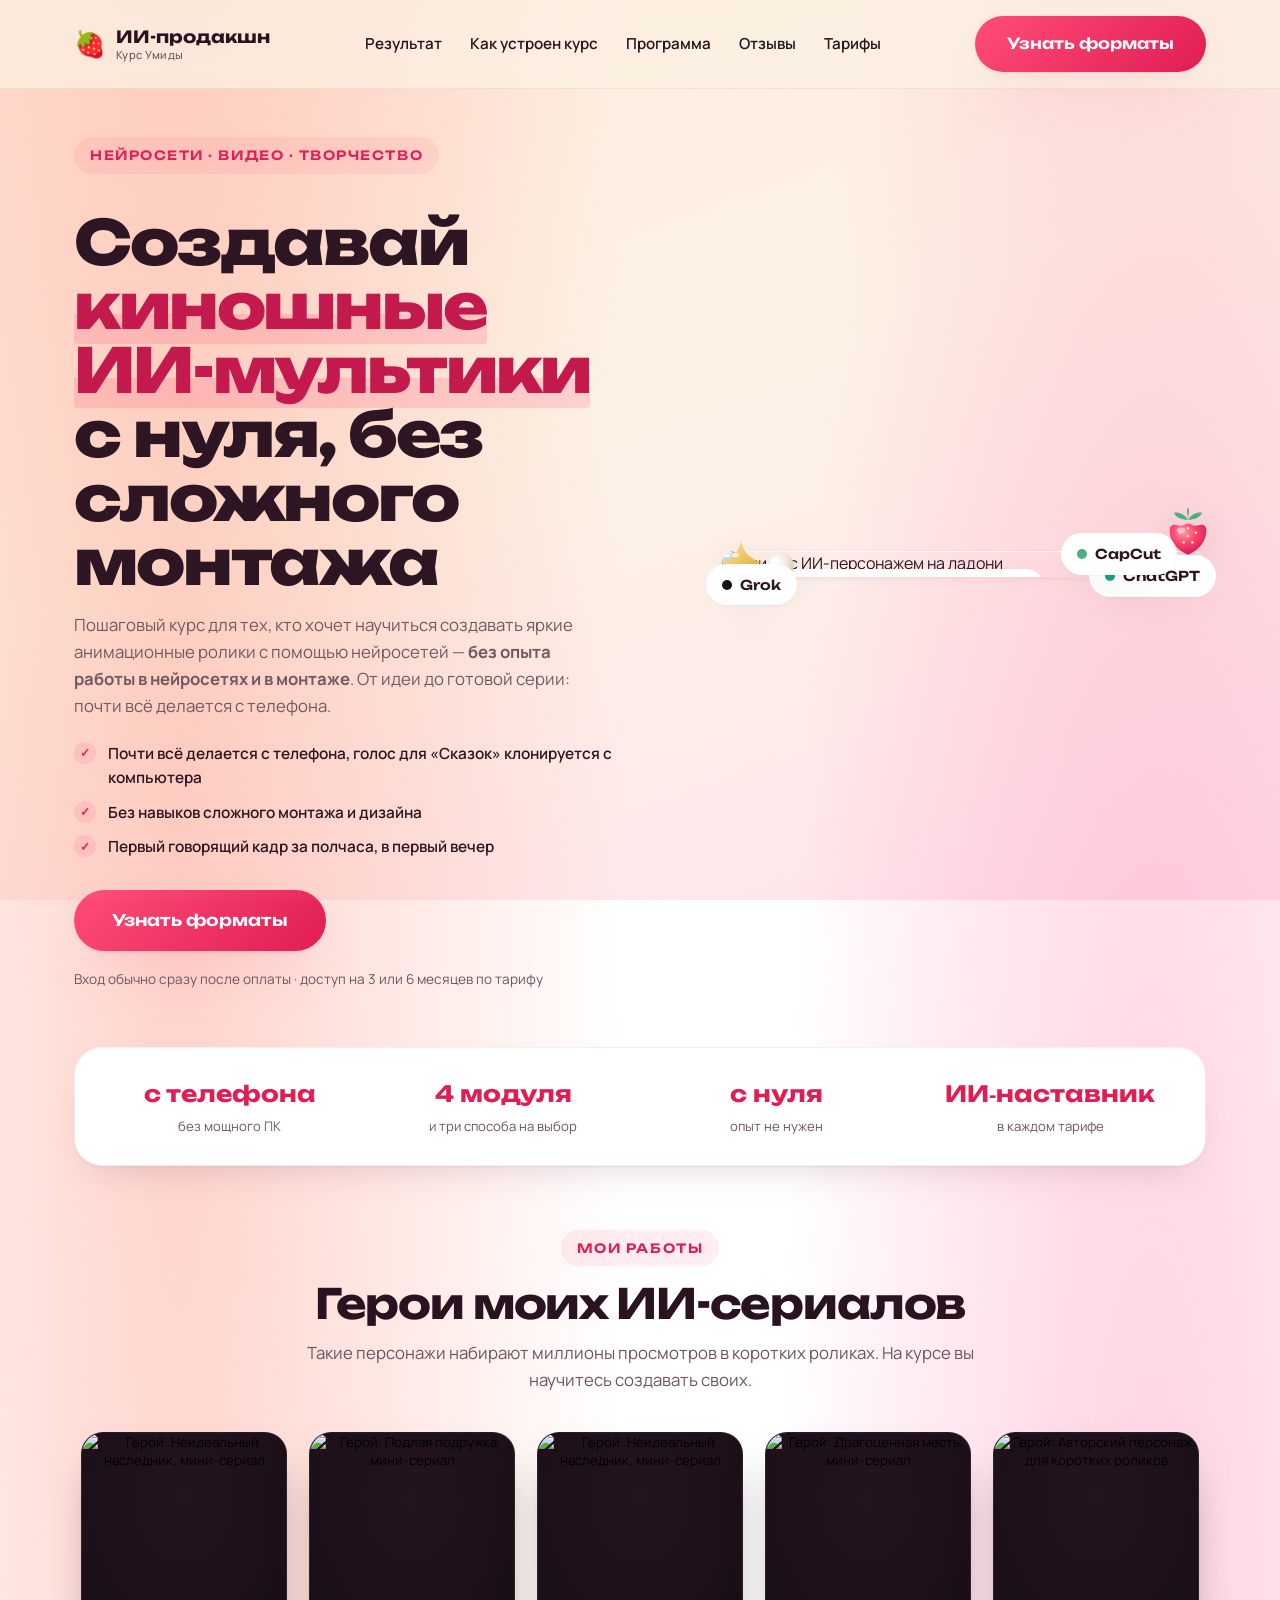
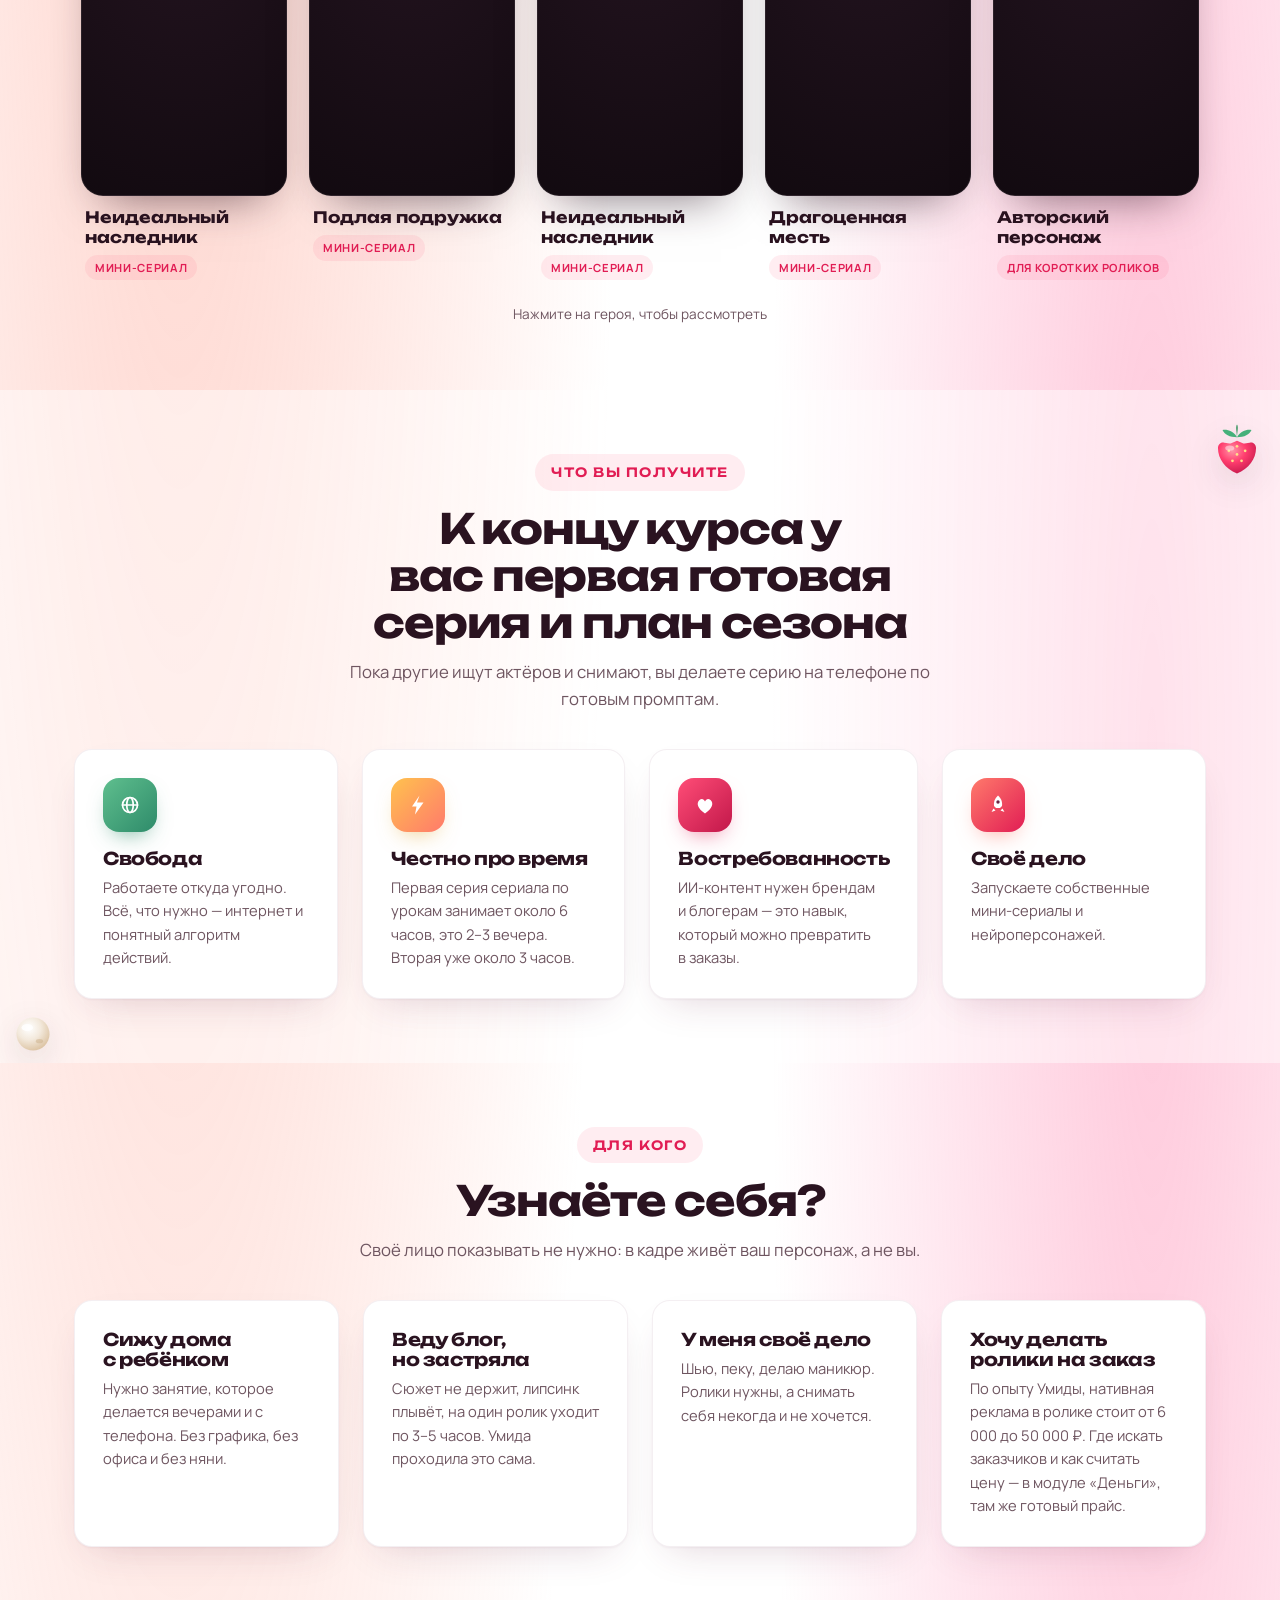
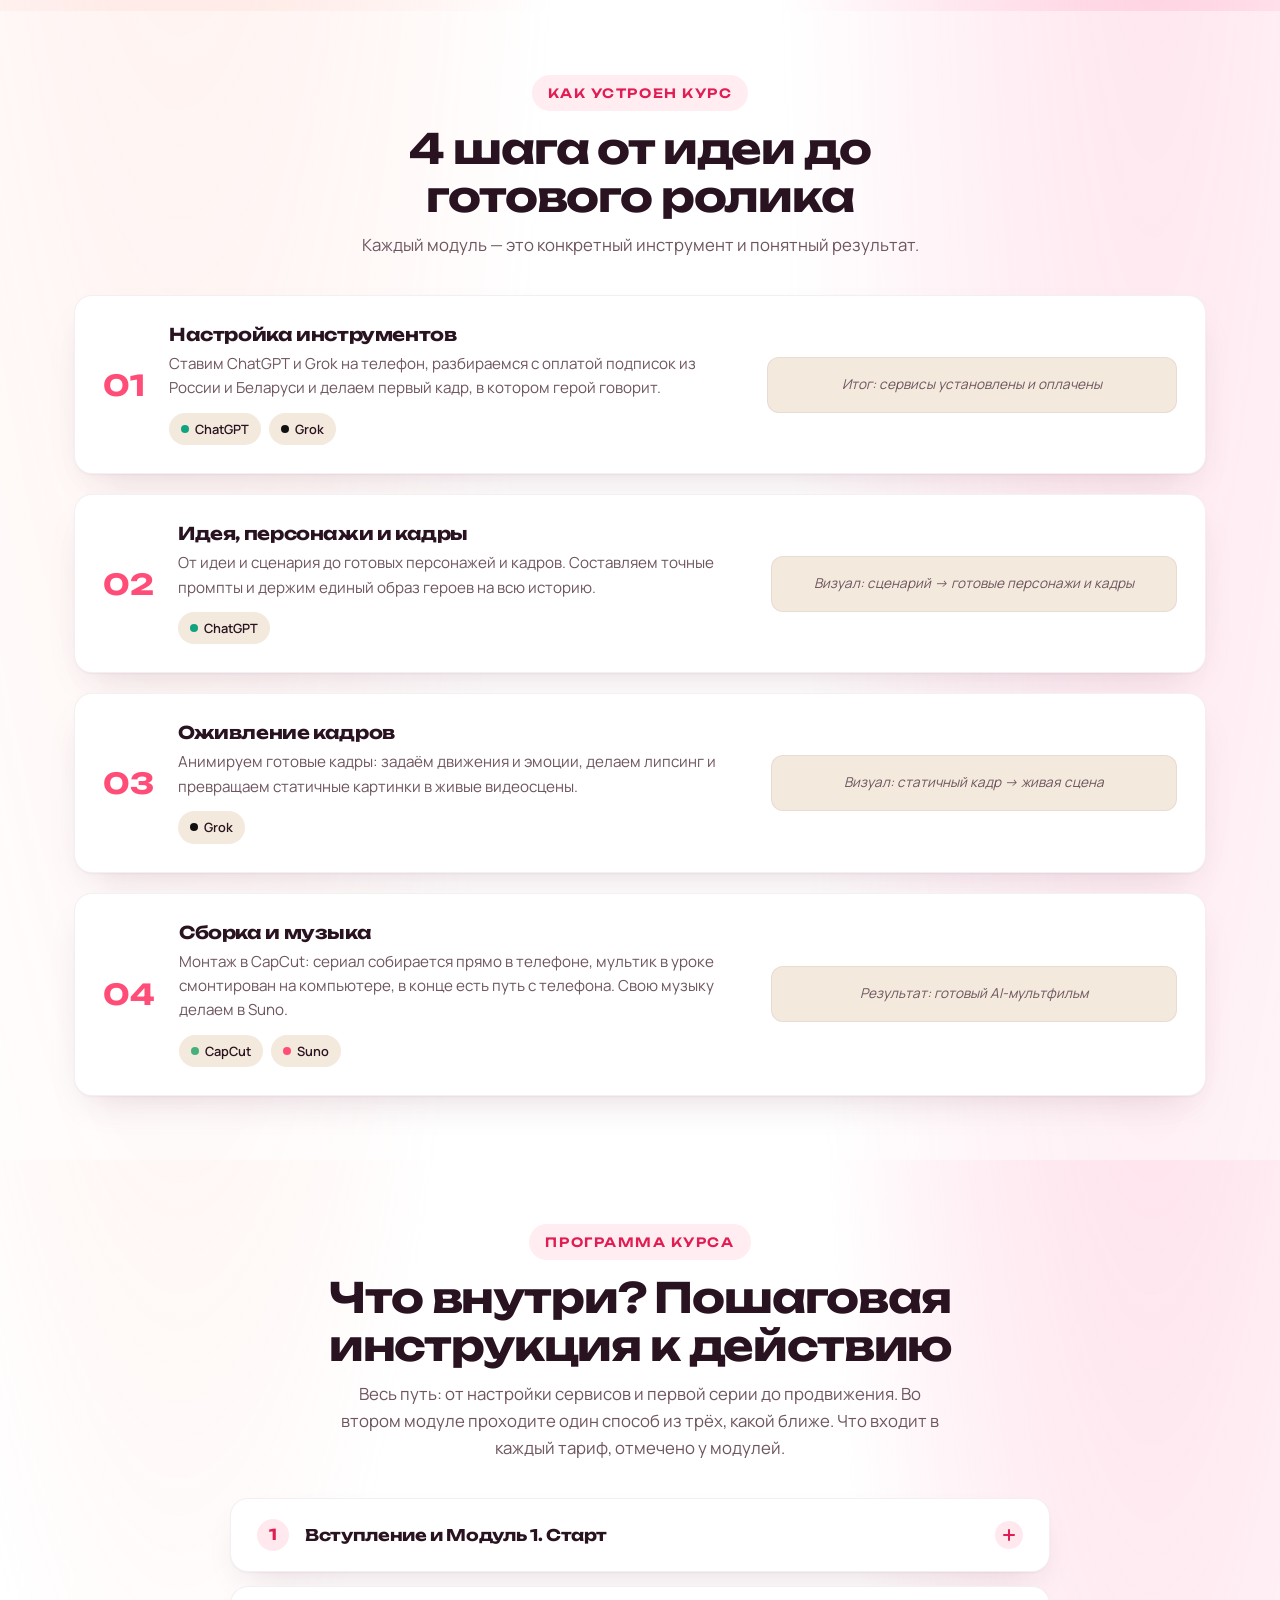
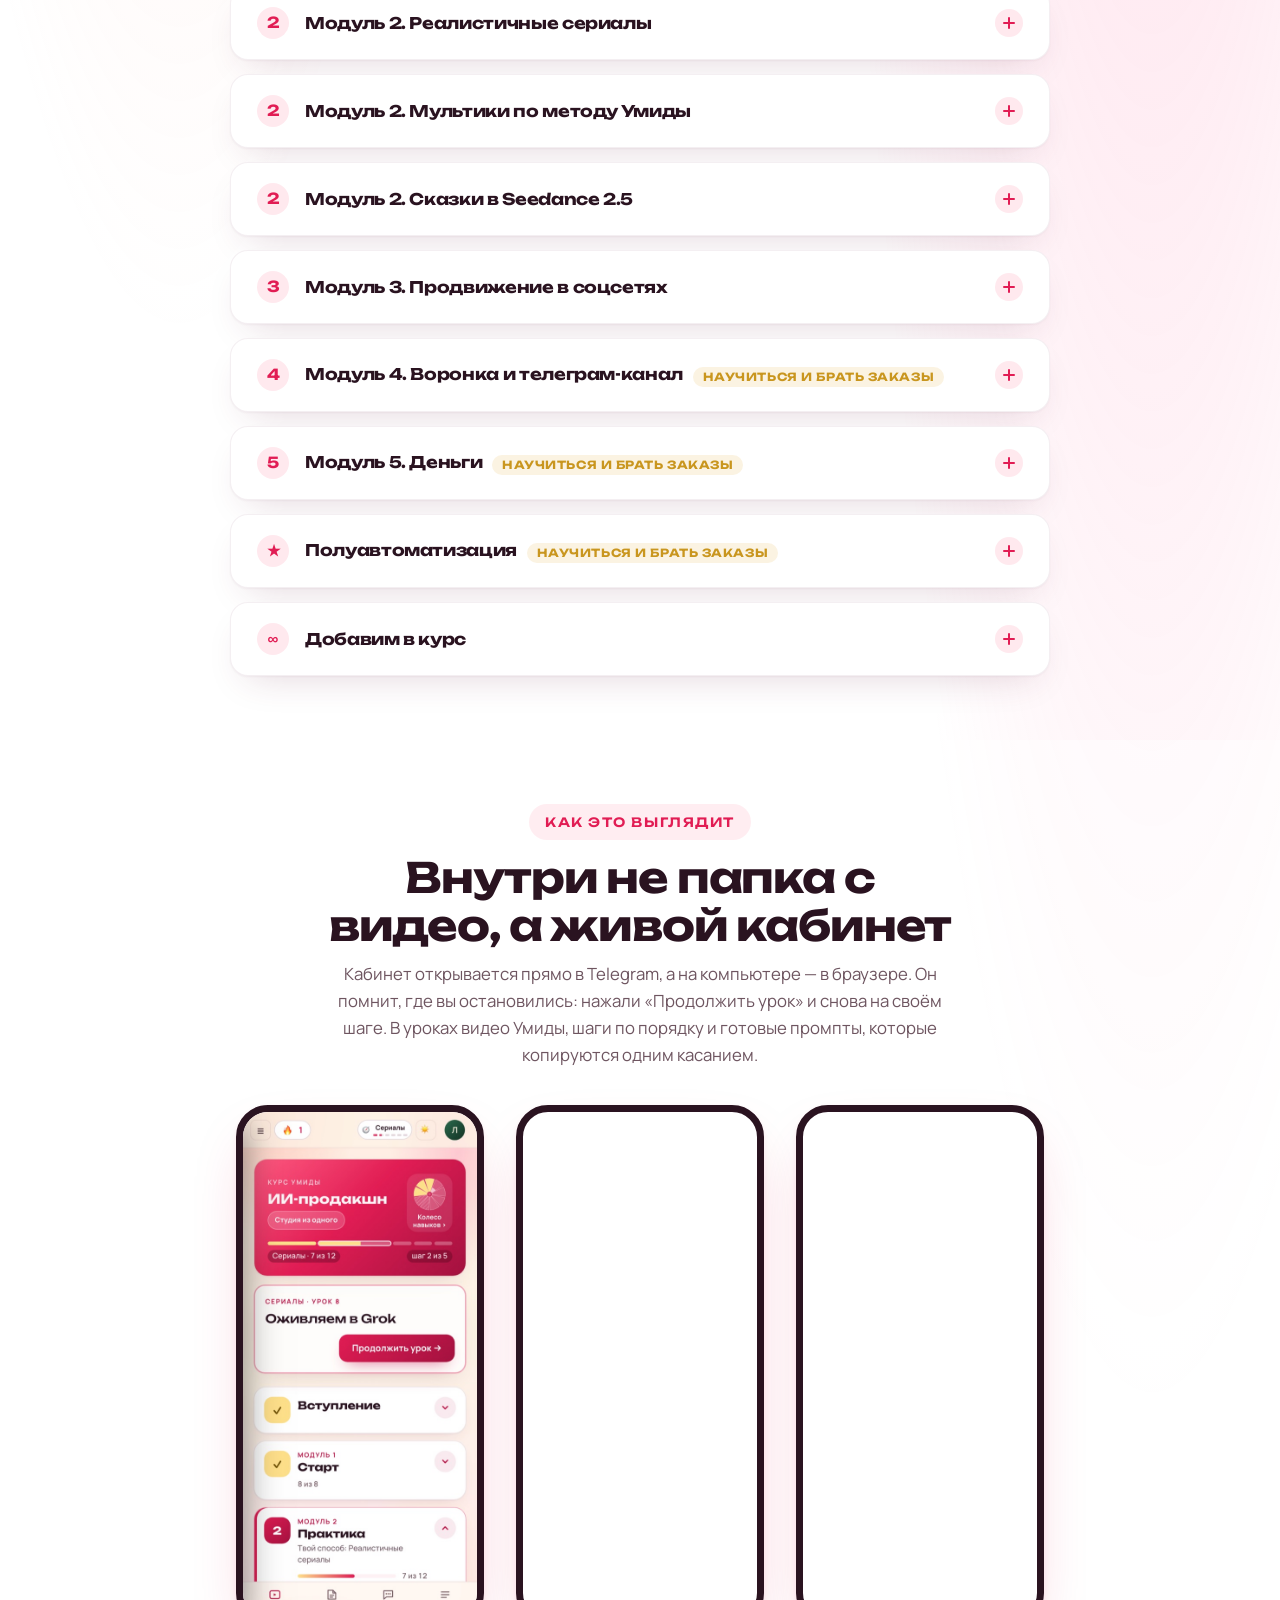
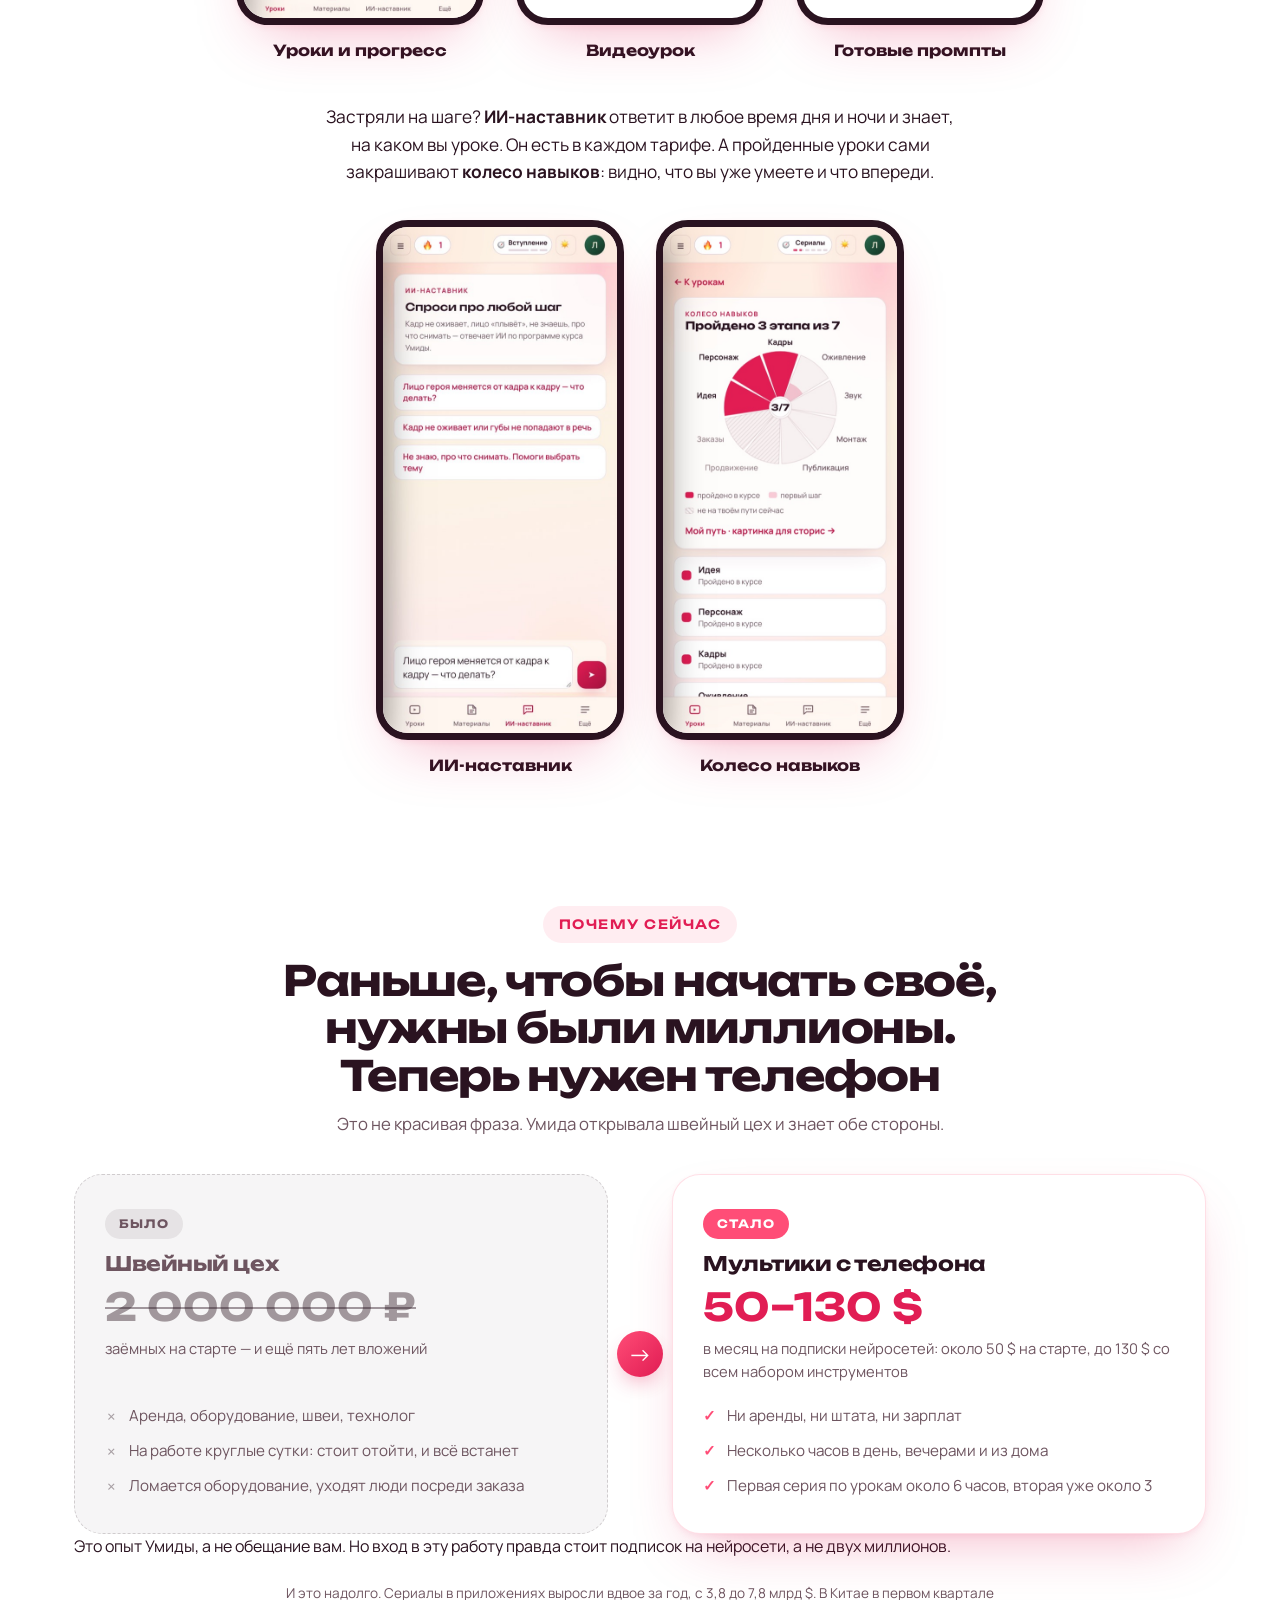
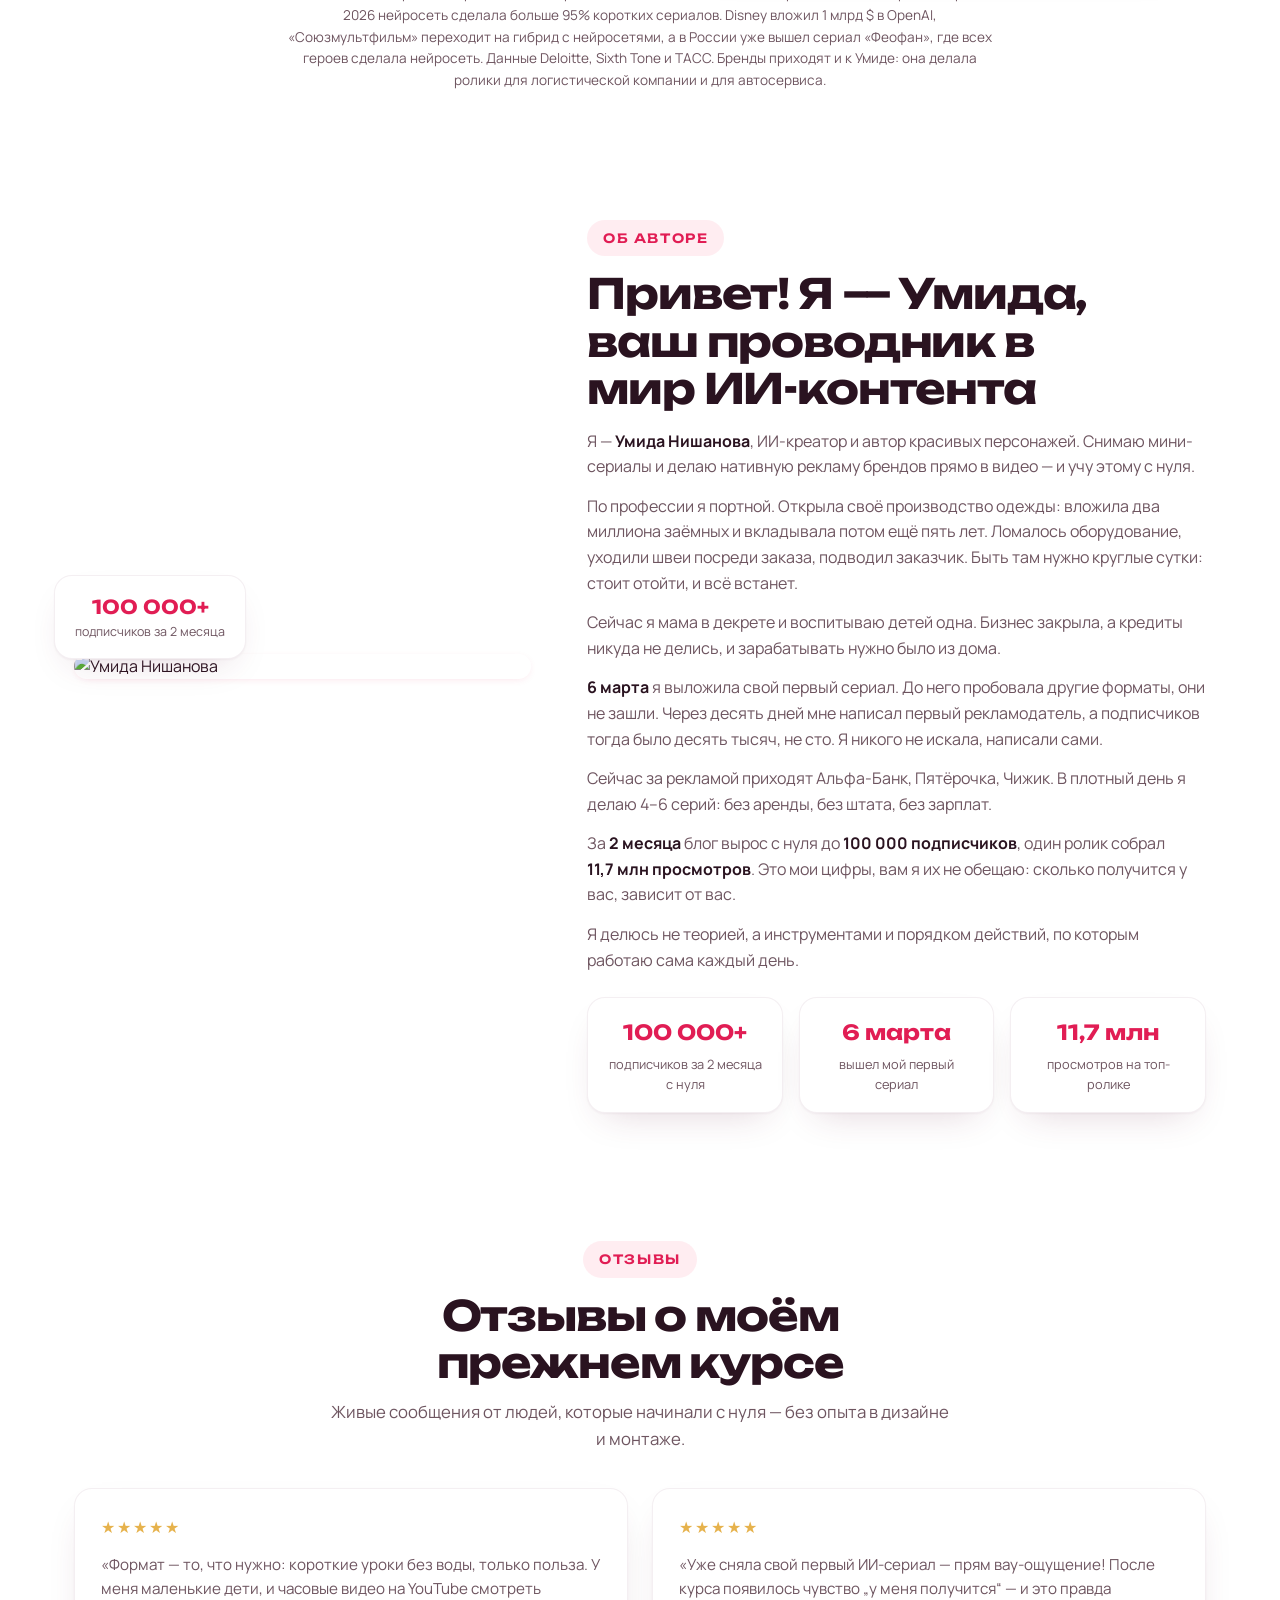
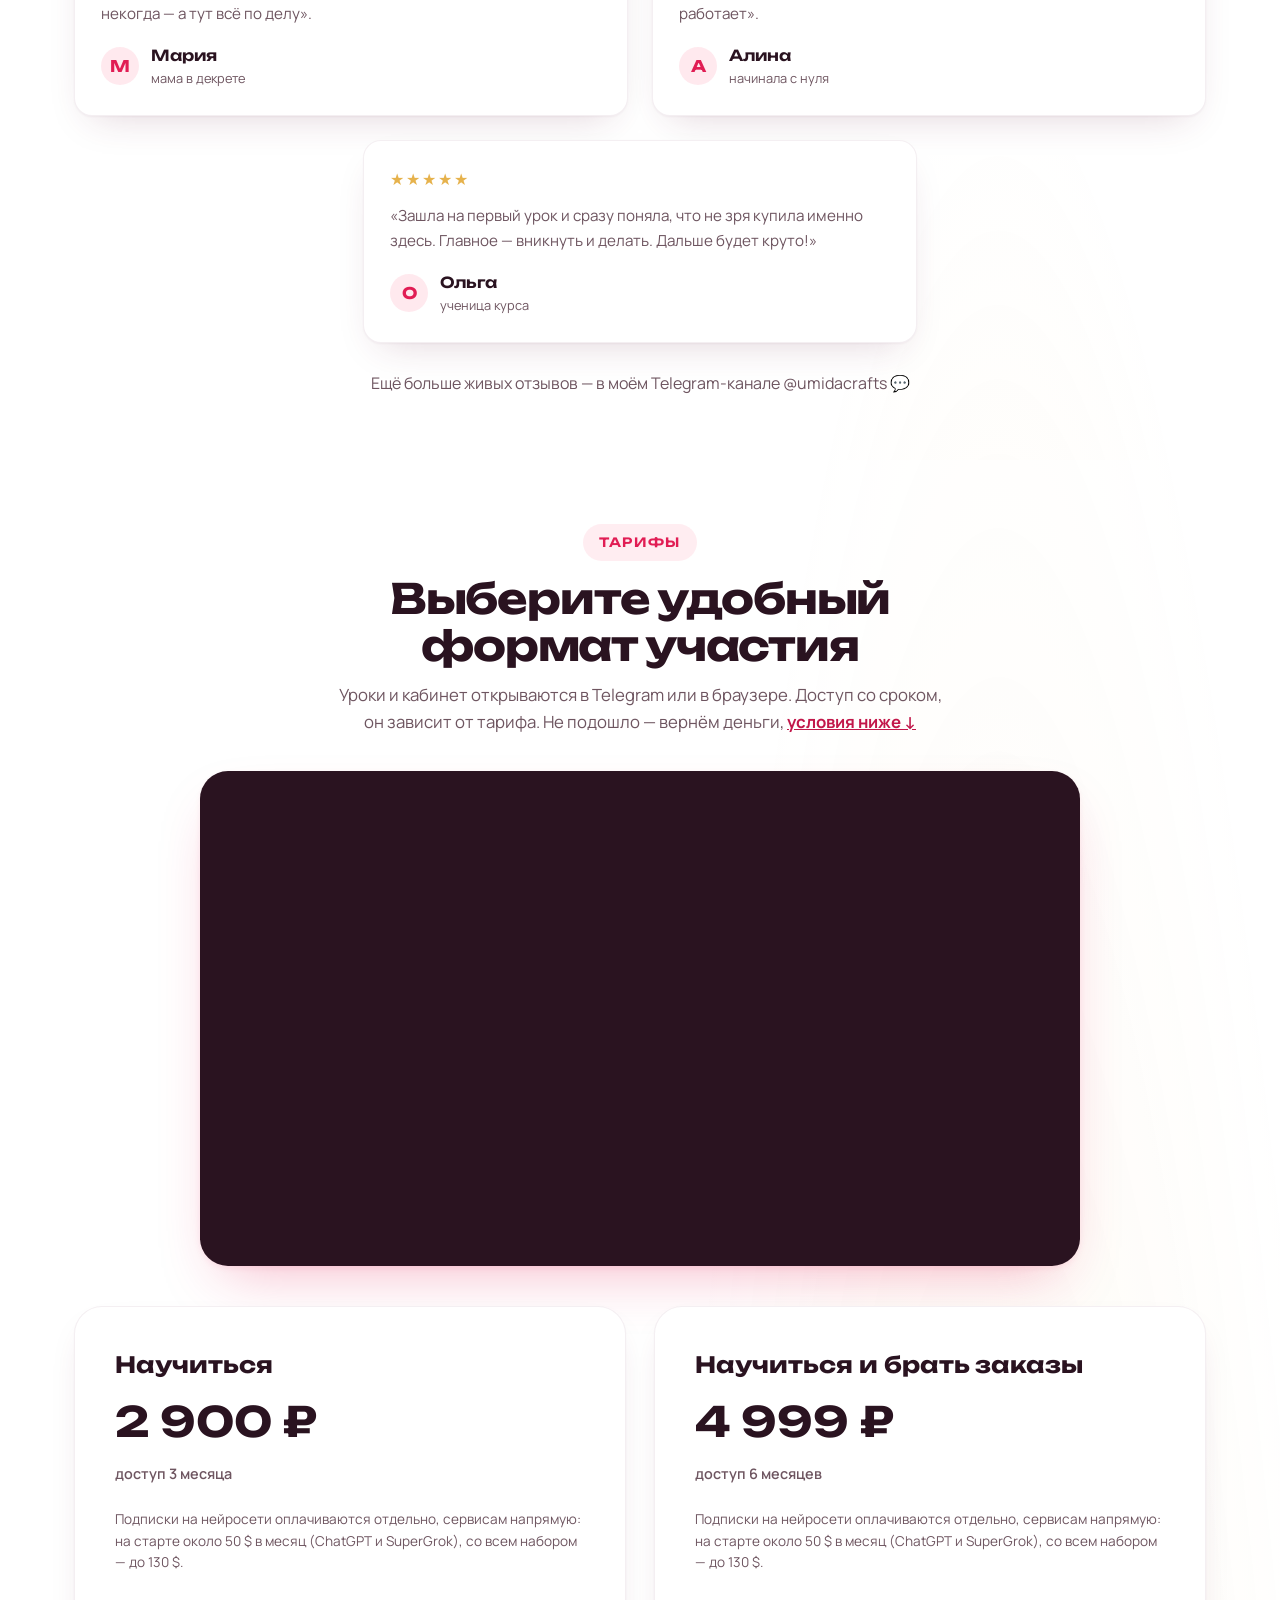
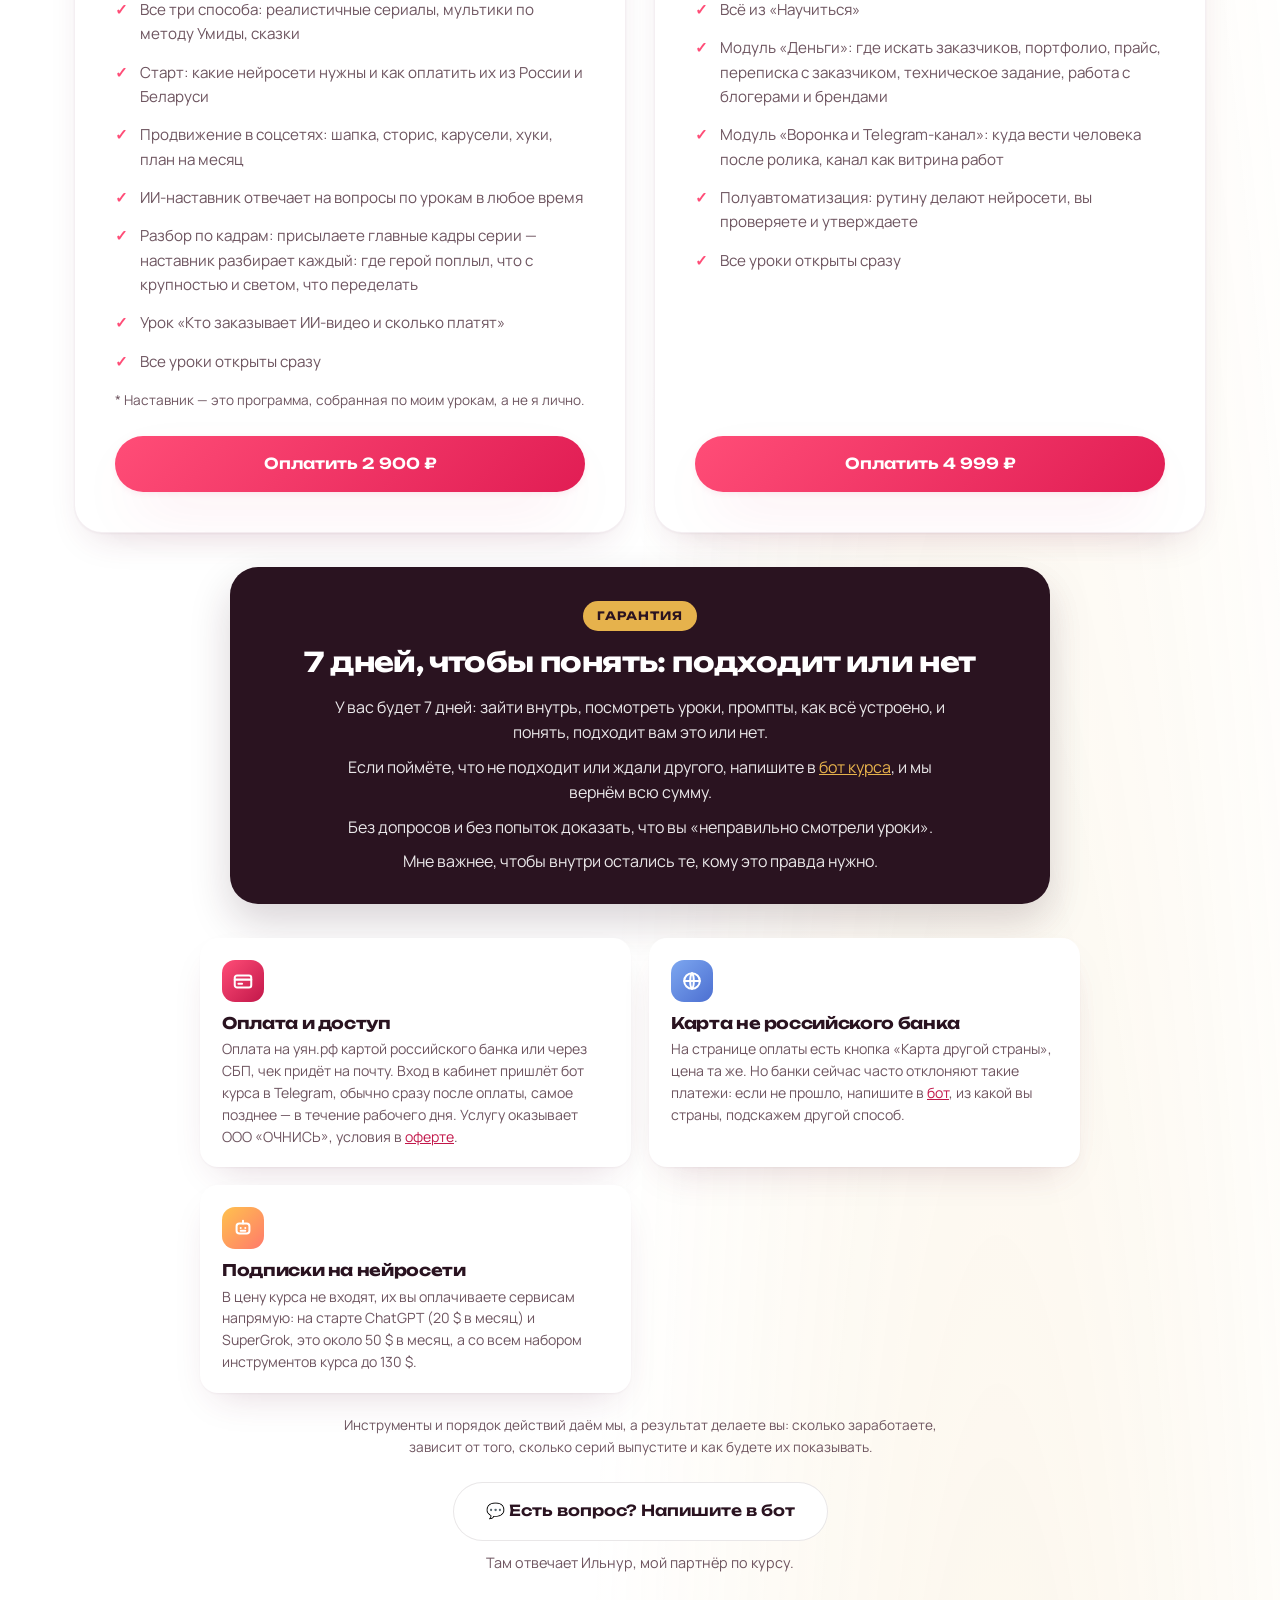
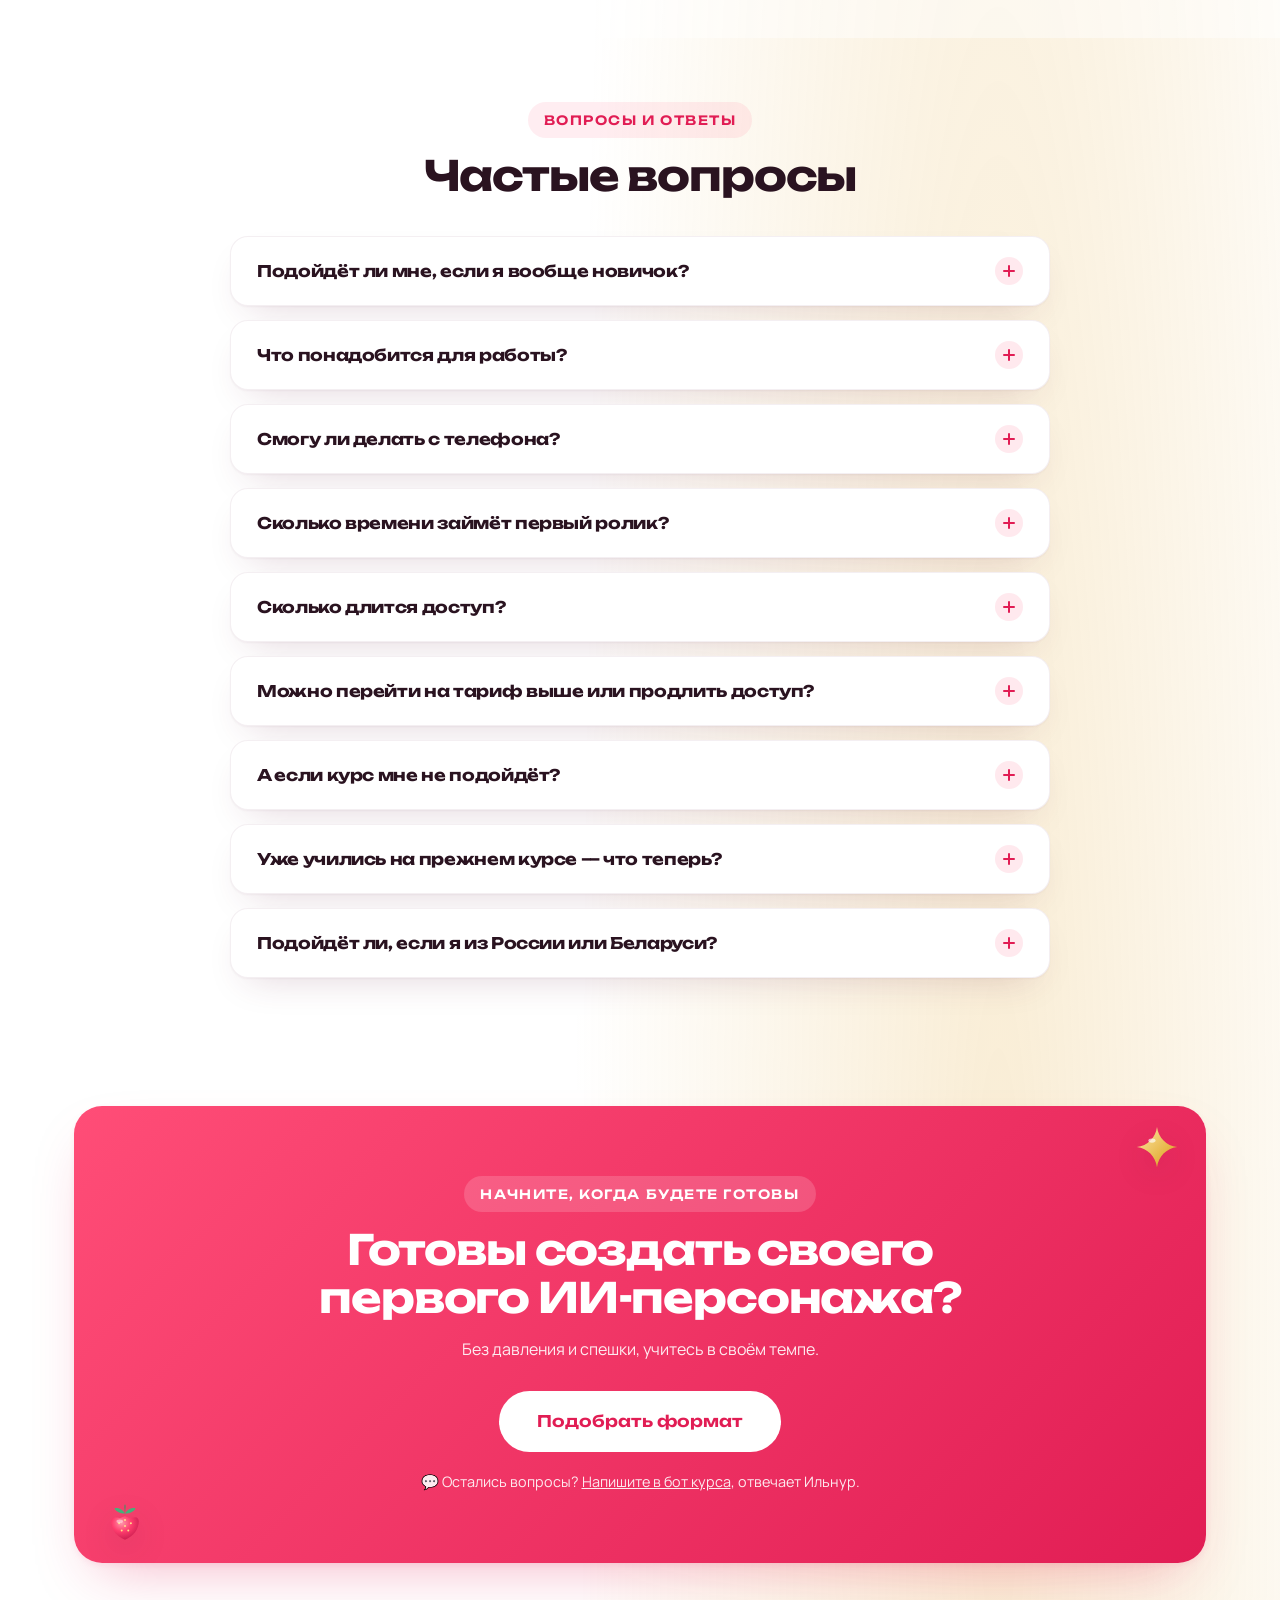
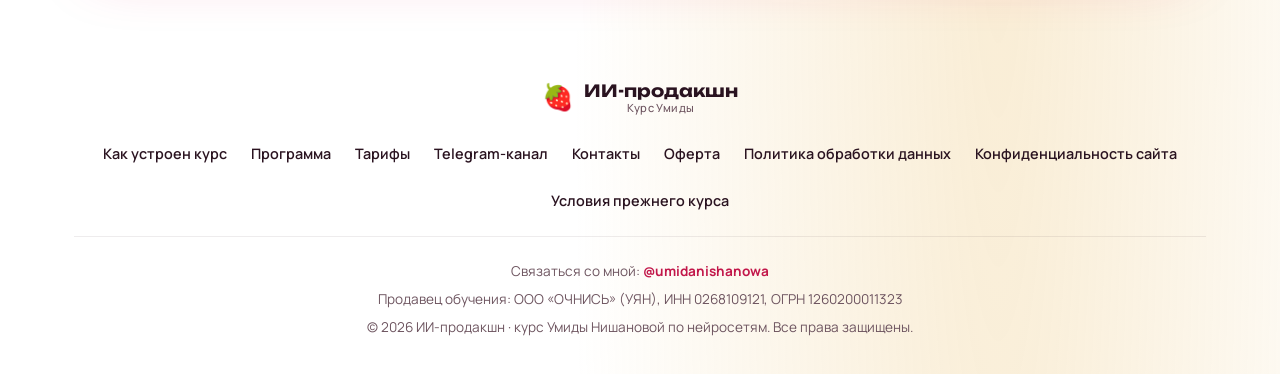
==== index.html @ 97ef057d "сайт Умиды: счётчик Метрики 113808734 — тот же, что на уян.рф, воронка видна целиком Свои заходы не " ====
<!DOCTYPE html>
<html lang="ru">
<head>
<meta charset="UTF-8">
<meta name="viewport" content="width=device-width, initial-scale=1.0">
<title>ИИ-продакшн · курс Умиды — кинематографичные ИИ-ролики с нуля</title>
<meta name="description" content="Освой нейросети ChatGPT и Grok и монтаж в CapCut с нуля и создавай свои ИИ-сериалы и мультики. Пошаговый курс от Умиды Нишановой.">
<link rel="preconnect" href="https://fonts.googleapis.com">
<link rel="preconnect" href="https://fonts.gstatic.com" crossorigin>
<link href="https://fonts.googleapis.com/css2?family=Unbounded:wght@400;500;600;700;800&family=Manrope:wght@400;500;600;700;800&display=swap" rel="stylesheet">
<link rel="icon" href="assets/favicon.svg" type="image/svg+xml">
<meta property="og:type" content="website">
<meta property="og:locale" content="ru_RU">
<meta property="og:url" content="https://umidanishanowa.com/">
<meta property="og:title" content="ИИ-продакшн · курс Умиды — кинематографичные ИИ-ролики с нуля">
<meta property="og:description" content="Освой нейросети ChatGPT и Grok и монтаж в CapCut с нуля и создавай свои ИИ-сериалы и мультики. Пошаговый курс от Умиды Нишановой.">
<meta property="og:image" content="https://umidanishanowa.com/assets/img/hero.jpg">
<meta name="twitter:card" content="summary_large_image">
<link rel="stylesheet" href="css/styles.css?v=20261023">
<!-- Yandex.Metrika (счётчик «Мультики» 113808734, 26.10.2026). Тот же счётчик, что на уян.рф: путь человека
     с сайта курса до страницы оплаты виден одной воронкой. Свои заходы не считаются: из интерфейса Метрики и
     Вебвизора, а также с устройства, открытого один раз с ?nometrika=1. О куках — в Политике обработки данных. -->
<script type="text/javascript">
(function () {
  try {
    var q = window.location.search || '';
    try {
      if (q.indexOf('nometrika=1') > -1) localStorage.setItem('uyan_no_metrika', '1');
      if (q.indexOf('nometrika=0') > -1) localStorage.removeItem('uyan_no_metrika');
      if (localStorage.getItem('uyan_no_metrika') === '1') return;
    } catch (e) { /* приватный режим — считаем визит обычным */ }
    if (/\/\/([a-z0-9-]+\.)*(metrika|metrica)\.yandex\.|\/\/([a-z0-9-]+\.)*webvisor\.com/i.test(document.referrer || '')) return;
    (function(m,e,t,r,i,k,a){m[i]=m[i]||function(){(m[i].a=m[i].a||[]).push(arguments)};
    m[i].l=1*new Date();
    var ss = document.scripts || [];
    for (var j = 0; j < ss.length; j++) {if (ss[j].src === r) { return; }}
    k=e.createElement(t),a=e.getElementsByTagName(t)[0],k.async=1,k.src=r,a.parentNode.insertBefore(k,a)})
    (window, document, "script", "https://mc.yandex.ru/metrika/tag.js?id=113808734", "ym");
    ym(113808734, "init", {webvisor:true, clickmap:true, accurateTrackBounce:true, trackLinks:true});
  } catch (e) { /* счётчик не встал — на работу сайта это не влияет */ }
})();
</script>
<noscript><div><img src="https://mc.yandex.ru/watch/113808734" style="position:absolute; left:-9999px;" alt="" /></div></noscript>
<!-- /Yandex.Metrika -->
</head>
<body>
<div class="grain" aria-hidden="true"></div>

<header id="top">
  <div class="wrap nav">
    <a href="#top" class="logo"><span class="mark">🍓</span><span>ИИ-продакшн<small>Курс Умиды</small></span></a>
    <nav class="nav-links" id="navLinks">
      <a href="#future">Результат</a>
      <a href="#how">Как устроен курс</a>
      <a href="#program">Программа</a>
      <a href="#reviews">Отзывы</a>
      <a href="#prices">Тарифы</a>
      <a class="btn menu-cta" href="#prices">Узнать форматы</a>
    </nav>
    <a class="btn nav-cta" href="#prices">Узнать форматы</a>
    <button class="burger" id="burger" aria-label="Меню"><span></span><span></span><span></span></button>
  </div>
</header>

<!-- HERO -->
<section class="hero">
  <div class="wrap hero-grid">
    <div class="hero-copy reveal">
      <span class="eyebrow">Нейросети · видео · творчество</span>
      <h1>Создавай <span class="hl">киношные ИИ-мультики</span> с нуля, без сложного монтажа</h1>
      <p class="lead">Пошаговый курс для тех, кто хочет научиться создавать яркие анимационные ролики с помощью нейросетей — <b>без опыта работы в нейросетях и в монтаже</b>. От идеи до готовой серии: почти всё делается с телефона.</p>
      <!-- Первый экран для пришедших со сказок (22.10.2026): шапка аккаунта сказок ведёт в бот курса (start=cp_skazki),
           бот — сюда с ?cp=skazki. С этой меткой js/script.js ставит заголовок и подзаголовок отсюда, остальное как у всех. -->
      <template id="heroSkazki">
        <h1>Научитесь делать <span class="hl">ИИ‑сказки</span> с&nbsp;нуля, как в&nbsp;моём аккаунте</h1>
        <p class="lead">Покажу по шагам, как я делаю свои сказки: от текста диктора и озвучки до оживления кадров и готового ролика. <b>Опыт в нейросетях и в монтаже не нужен.</b> Сказки входят в каждый тариф, вместе с сериалами и мультиками.</p>
      </template>
      <ul class="bullets">
        <li><span class="tick">✓</span><span>Почти всё делается с телефона, голос для «Сказок» клонируется с компьютера</span></li>
        <li><span class="tick">✓</span><span>Без навыков сложного монтажа и дизайна</span></li>
        <li><span class="tick">✓</span><span>Первый говорящий кадр за полчаса, в первый вечер</span></li>
      </ul>
      <div class="hero-cta">
        <a class="btn btn-lg" href="#prices">Узнать форматы</a>
        <span class="note">Вход обычно сразу после оплаты · доступ на 3 или 6 месяцев по тарифу</span>
      </div>
    </div>
    <div class="hero-visual reveal">
      <div class="hero-frame">
        <span class="ribbon">🍓 Твой будущий ИИ-персонаж</span>
        <img src="assets/img/hero.jpg" alt="Умида с ИИ-персонажем на ладони">
      </div>
      <span class="chip c1"><span class="dot" style="background:#10a37f"></span>ChatGPT</span>
      <span class="chip c2"><span class="dot" style="background:#111"></span>Grok</span>
      <span class="chip c3"><span class="dot" style="background:var(--leaf)"></span>CapCut</span>
      <div class="prop spin" style="top:-14px;left:-6px;width:50px" aria-hidden="true"><svg viewBox="0 0 64 64"><defs><linearGradient id="gs1" x1="0" y1="0" x2="1" y2="1"><stop offset="0" stop-color="#ffe9a8"/><stop offset="100%" stop-color="#d99a12"/></linearGradient></defs><path d="M32 4c2 15 13 26 28 28-15 2-26 13-28 28-2-15-13-26-28-28 15-2 26-13 28-28z" fill="url(#gs1)"/><ellipse cx="25" cy="23" rx="5" ry="3" fill="#fff" opacity=".65"/></svg></div>
      <div class="prop spin3" style="bottom:18px;right:-10px;width:56px" aria-hidden="true"><svg viewBox="0 0 64 64"><defs><radialGradient id="gb1" cx="38%" cy="30%" r="78%"><stop offset="0" stop-color="#ff95a8"/><stop offset="45%" stop-color="#ff3d6e"/><stop offset="100%" stop-color="#c2174a"/></radialGradient></defs><path d="M32 59C19 54 11 43 11 31c0-4 3-7 7-6 3 0 5 1 7 1l7-3 7 3c2 0 4-1 7-1 4-1 7 2 7 6 0 12-8 23-21 28z" fill="url(#gb1)"/><g fill="#46B07A"><path d="M32 19C28 12 21 10 16 11c2 5 8 8 16 8z"/><path d="M32 19c4-7 11-9 16-8-2 5-8 8-16 8z"/></g><path d="M32 20c0-7 2-12 0-15-2 3 0 8 0 15z" fill="#3a9560"/><g fill="#ffe08a"><circle cx="23" cy="34" r="1.5"/><circle cx="32" cy="38" r="1.5"/><circle cx="41" cy="34" r="1.5"/><circle cx="27" cy="45" r="1.5"/><circle cx="37" cy="45" r="1.5"/><circle cx="32" cy="29" r="1.5"/></g><ellipse cx="24" cy="31" rx="5" ry="3" fill="#fff" opacity=".45"/></svg></div>
      <div class="prop spin2" style="bottom:-8px;left:8%;width:38px" aria-hidden="true"><svg viewBox="0 0 64 64"><defs><radialGradient id="gp1" cx="38%" cy="32%" r="72%"><stop offset="0" stop-color="#ffffff"/><stop offset="50%" stop-color="#f3e9dc"/><stop offset="100%" stop-color="#dcc3a2"/></radialGradient></defs><circle cx="32" cy="32" r="23" fill="url(#gp1)"/><ellipse cx="24" cy="23" rx="8" ry="5" fill="#fff" opacity=".8"/><ellipse cx="41" cy="42" rx="5" ry="3" fill="#cbb089" opacity=".5"/></svg></div>
    </div>
  </div>
  <div class="wrap">
    <div class="proof reveal">
      <div class="item"><div class="num">с телефона</div><div class="lbl">без мощного ПК</div></div>
      <div class="item"><div class="num">4 модуля</div><div class="lbl">и три способа на выбор</div></div>
      <div class="item"><div class="num">с нуля</div><div class="lbl">опыт не нужен</div></div>
      <div class="item"><div class="num">ИИ‑наставник</div><div class="lbl">в каждом тарифе</div></div>
    </div>
  </div>
</section>

<!-- GALLERY -->
<div class="gallery">
  <div class="wrap g-head reveal">
    <span class="eyebrow">Мои работы</span>
    <h2>Герои моих ИИ-сериалов</h2>
    <p>Такие персонажи набирают миллионы просмотров в коротких роликах. На курсе вы научитесь создавать своих.</p>
  </div>
  <!-- Герои: ряд листается пальцем и стрелками, по нажатию — большой просмотр (js/viewer.js собирает его из этих карточек).
       Новый герой = ещё одна <figure class="hcard">; фраза о нём — в data-desc (покажется в большом просмотре);
       превью ~600 px в src, полный файл 1080 px — в data-full у <img> (грузится только при открытии). 09.10.2026 -->
  <div class="wrap hrail-wrap reveal">
    <div class="hrail" id="hrail" data-zoom="heroes" tabindex="0" role="region" aria-label="Герои Умиды, листайте вбок">
      <figure class="hcard" data-desc="">
        <button type="button" class="hcard-pic" aria-label="Рассмотреть: Неидеальный наследник, мини-сериал"><img src="assets/img/character-2.jpg" width="440" height="787" alt="Герой: Неидеальный наследник, мини-сериал" decoding="async"><span class="zoom-badge" aria-hidden="true"><svg viewBox="0 0 24 24"><path d="M15 3h6v6M9 21H3v-6M21 3l-7 7M3 21l7-7" fill="none" stroke="currentColor" stroke-width="2.2" stroke-linecap="round" stroke-linejoin="round"/></svg></span></button>
        <figcaption><b>Неидеальный наследник</b><span>мини-сериал</span></figcaption>
      </figure>
      <figure class="hcard" data-desc="">
        <button type="button" class="hcard-pic" aria-label="Рассмотреть: Подлая подружка, мини-сериал"><img src="assets/img/character-3.jpg" width="440" height="787" alt="Герой: Подлая подружка, мини-сериал" decoding="async"><span class="zoom-badge" aria-hidden="true"><svg viewBox="0 0 24 24"><path d="M15 3h6v6M9 21H3v-6M21 3l-7 7M3 21l7-7" fill="none" stroke="currentColor" stroke-width="2.2" stroke-linecap="round" stroke-linejoin="round"/></svg></span></button>
        <figcaption><b>Подлая подружка</b><span>мини-сериал</span></figcaption>
      </figure>
      <figure class="hcard" data-desc="">
        <button type="button" class="hcard-pic" aria-label="Рассмотреть: Неидеальный наследник, мини-сериал"><img src="assets/img/character-1.jpg" width="440" height="787" alt="Герой: Неидеальный наследник, мини-сериал" decoding="async"><span class="zoom-badge" aria-hidden="true"><svg viewBox="0 0 24 24"><path d="M15 3h6v6M9 21H3v-6M21 3l-7 7M3 21l7-7" fill="none" stroke="currentColor" stroke-width="2.2" stroke-linecap="round" stroke-linejoin="round"/></svg></span></button>
        <figcaption><b>Неидеальный наследник</b><span>мини-сериал</span></figcaption>
      </figure>
      <figure class="hcard" data-desc="">
        <button type="button" class="hcard-pic" aria-label="Рассмотреть: Драгоценная месть, мини-сериал"><img src="assets/img/character-4.jpg" width="440" height="787" alt="Герой: Драгоценная месть, мини-сериал" decoding="async"><span class="zoom-badge" aria-hidden="true"><svg viewBox="0 0 24 24"><path d="M15 3h6v6M9 21H3v-6M21 3l-7 7M3 21l7-7" fill="none" stroke="currentColor" stroke-width="2.2" stroke-linecap="round" stroke-linejoin="round"/></svg></span></button>
        <figcaption><b>Драгоценная месть</b><span>мини-сериал</span></figcaption>
      </figure>
      <figure class="hcard" data-desc="">
        <button type="button" class="hcard-pic" aria-label="Рассмотреть: Авторский персонаж, для коротких роликов"><img src="assets/img/character-5.jpg" width="440" height="787" alt="Герой: Авторский персонаж, для коротких роликов" decoding="async"><span class="zoom-badge" aria-hidden="true"><svg viewBox="0 0 24 24"><path d="M15 3h6v6M9 21H3v-6M21 3l-7 7M3 21l7-7" fill="none" stroke="currentColor" stroke-width="2.2" stroke-linecap="round" stroke-linejoin="round"/></svg></span></button>
        <figcaption><b>Авторский персонаж</b><span>для коротких роликов</span></figcaption>
      </figure>
    </div>
    <div class="hrail-nav">
      <button type="button" class="hrail-btn" data-dir="-1" aria-label="Предыдущие герои"><svg viewBox="0 0 24 24" aria-hidden="true"><path d="M15 5l-7 7 7 7" fill="none" stroke="currentColor" stroke-width="2.6" stroke-linecap="round" stroke-linejoin="round"/></svg></button>
      <span class="hrail-hint">Листайте и нажмите на героя</span>
      <button type="button" class="hrail-btn" data-dir="1" aria-label="Следующие герои"><svg viewBox="0 0 24 24" aria-hidden="true"><path d="M9 5l7 7-7 7" fill="none" stroke="currentColor" stroke-width="2.6" stroke-linecap="round" stroke-linejoin="round"/></svg></button>
    </div>
  </div>
</div>

<!-- FUTURE -->
<section id="future" class="alt">
  <div class="wrap">
    <div class="sec-head reveal">
      <span class="eyebrow">Что вы получите</span>
      <h2>К концу курса у вас первая готовая серия и план сезона</h2>
      <p>Пока другие ищут актёров и снимают, вы делаете серию на телефоне по готовым промптам.</p>
    </div>
    <div class="cards-4">
      <div class="fcard reveal"><div class="ic ic-free"><svg class="glyph" viewBox="0 0 48 48"><g fill="none" stroke="#fff" stroke-width="3.4" stroke-linecap="round" stroke-linejoin="round"><circle cx="24" cy="24" r="15"/><ellipse cx="24" cy="24" rx="6.5" ry="15"/><line x1="9" y1="24" x2="39" y2="24"/></g></svg></div><h3>Свобода</h3><p>Работаете откуда угодно. Всё, что нужно — интернет и понятный алгоритм действий.</p></div>
      <div class="fcard reveal"><div class="ic ic-speed"><svg class="glyph" viewBox="0 0 48 48"><path d="M27 5 12 27h9l-3 16 17-24H22z" fill="#fff"/></svg></div><h3>Честно про время</h3><p>Первая серия сериала по урокам занимает около 6 часов, это 2–3 вечера. Вторая уже около 3 часов.</p></div>
      <div class="fcard reveal"><div class="ic ic-love"><svg class="glyph" viewBox="0 0 48 48"><path d="M24 41C9 31 6 20 13 14c5-4 9-1 11 3 2-4 6-7 11-3 7 6 4 17-11 27z" fill="#fff"/></svg></div><h3>Востребованность</h3><p>ИИ-контент нужен брендам и блогерам — это навык, который можно превратить в заказы.</p></div>
      <div class="fcard reveal"><div class="ic ic-studio"><svg class="glyph" viewBox="0 0 48 48"><g fill="#fff"><path d="M24 5c7 6 9 14 8 21l-4 4h-8l-4-4c-1-7 1-15 8-21z"/><circle cx="24" cy="18" r="3.4" fill="var(--b)"/><path d="M15 31l-4 7 8-3z M33 31l4 7-8-3z"/></g></svg></div><h3>Своё дело</h3><p>Запускаете собственные мини-сериалы и нейроперсонажей.</p></div>
    </div>
    <div class="prop spin" style="top:30px;right:14px;width:58px" aria-hidden="true"><svg viewBox="0 0 64 64"><defs><radialGradient id="gb2" cx="38%" cy="30%" r="78%"><stop offset="0" stop-color="#ff95a8"/><stop offset="45%" stop-color="#ff3d6e"/><stop offset="100%" stop-color="#c2174a"/></radialGradient></defs><path d="M32 59C19 54 11 43 11 31c0-4 3-7 7-6 3 0 5 1 7 1l7-3 7 3c2 0 4-1 7-1 4-1 7 2 7 6 0 12-8 23-21 28z" fill="url(#gb2)"/><g fill="#46B07A"><path d="M32 19C28 12 21 10 16 11c2 5 8 8 16 8z"/><path d="M32 19c4-7 11-9 16-8-2 5-8 8-16 8z"/></g><path d="M32 20c0-7 2-12 0-15-2 3 0 8 0 15z" fill="#3a9560"/><g fill="#ffe08a"><circle cx="23" cy="34" r="1.5"/><circle cx="32" cy="38" r="1.5"/><circle cx="41" cy="34" r="1.5"/><circle cx="27" cy="45" r="1.5"/><circle cx="37" cy="45" r="1.5"/><circle cx="32" cy="29" r="1.5"/></g><ellipse cx="24" cy="31" rx="5" ry="3" fill="#fff" opacity=".45"/></svg></div>
    <div class="prop spin2" style="bottom:6px;left:10px;width:46px" aria-hidden="true"><svg viewBox="0 0 64 64"><defs><radialGradient id="gp2" cx="38%" cy="32%" r="72%"><stop offset="0" stop-color="#ffffff"/><stop offset="50%" stop-color="#f3e9dc"/><stop offset="100%" stop-color="#dcc3a2"/></radialGradient></defs><circle cx="32" cy="32" r="23" fill="url(#gp2)"/><ellipse cx="24" cy="23" rx="8" ry="5" fill="#fff" opacity=".8"/><ellipse cx="41" cy="42" rx="5" ry="3" fill="#cbb089" opacity=".5"/></svg></div>
  </div>
</section>

<!-- WHOM -->
<section id="whom">
  <div class="wrap">
    <div class="sec-head reveal">
      <span class="eyebrow">Для кого</span>
      <h2>Узнаёте себя?</h2>
      <p>Своё лицо показывать не нужно: в кадре живёт ваш персонаж, а не вы.</p>
    </div>
    <div class="cards-4">
      <div class="fcard reveal"><h3>Сижу дома с ребёнком</h3><p>Нужно занятие, которое делается вечерами и с телефона. Без графика, без офиса и без няни.</p></div>
      <div class="fcard reveal"><h3>Веду блог, но застряла</h3><p>Сюжет не держит, липсинк плывёт, на один ролик уходит по 3–5 часов. Умида проходила это сама.</p></div>
      <div class="fcard reveal"><h3>У меня своё дело</h3><p>Шью, пеку, делаю маникюр. Ролики нужны, а снимать себя некогда и не хочется.</p></div>
      <div class="fcard reveal"><h3>Хочу делать ролики на заказ</h3><p>По опыту Умиды, нативная реклама в ролике стоит от 6 000 до 50 000 ₽. Где искать заказчиков и как считать цену — в модуле «Деньги», там же готовый прайс.</p></div>
    </div>
  </div>
</section>

<!-- HOW -->
<section id="how" class="alt">
  <div class="wrap">
    <div class="sec-head reveal">
      <span class="eyebrow">Как устроен курс</span>
      <h2>4 шага от идеи до готового ролика</h2>
      <p>Каждый модуль — это конкретный инструмент и понятный результат.</p>
    </div>
    <div class="steps">
      <div class="step reveal">
        <div class="no">01</div>
        <div><h3>Настройка инструментов</h3>
          <p>Ставим ChatGPT и Grok на телефон, разбираемся с оплатой подписок из России и Беларуси и делаем первый кадр, в котором герой говорит.</p>
          <div class="tools"><span class="tool"><span class="dot" style="background:#10a37f"></span>ChatGPT</span><span class="tool"><span class="dot" style="background:#111"></span>Grok</span></div></div>
        <div class="visual-note">Итог: сервисы установлены и оплачены</div>
      </div>
      <div class="step reveal">
        <div class="no">02</div>
        <div><h3>Идея, персонажи и кадры</h3>
          <p>От идеи и сценария до готовых персонажей и кадров. Составляем точные промпты и держим единый образ героев на всю историю.</p>
          <div class="tools"><span class="tool"><span class="dot" style="background:#10a37f"></span>ChatGPT</span></div></div>
        <div class="visual-note">Визуал: сценарий → готовые персонажи и кадры</div>
      </div>
      <div class="step reveal">
        <div class="no">03</div>
        <div><h3>Оживление кадров</h3>
          <p>Анимируем готовые кадры: задаём движения и эмоции, делаем липсинг и превращаем статичные картинки в живые видеосцены.</p>
          <div class="tools"><span class="tool"><span class="dot" style="background:#111"></span>Grok</span></div></div>
        <div class="visual-note">Визуал: статичный кадр → живая сцена</div>
      </div>
      <div class="step reveal">
        <div class="no">04</div>
        <div><h3>Сборка и музыка</h3>
          <p>Монтаж в CapCut: сериал собирается прямо в телефоне, мультик в уроке смонтирован на компьютере, в конце есть путь с телефона. Свою музыку делаем в Suno.</p>
          <div class="tools"><span class="tool"><span class="dot" style="background:var(--leaf)"></span>CapCut</span><span class="tool"><span class="dot" style="background:var(--strawberry)"></span>Suno</span></div></div>
        <div class="visual-note">Результат: готовый AI-мультфильм</div>
      </div>
    </div>
  </div>
</section>

<!-- PROGRAM -->
<section id="program">
  <div class="wrap">
    <div class="sec-head reveal">
      <span class="eyebrow">Программа курса</span>
      <h2>Что внутри? Пошаговая инструкция к действию</h2>
      <p>Весь путь: от настройки сервисов и первой серии до продвижения. Во втором модуле проходите один способ из трёх, какой ближе. Что входит в каждый тариф, отмечено у модулей.</p>
    </div>
    <div class="prog">
      <div class="acc reveal"><div class="acc-head"><span class="mnum">1</span><h3>Вступление и Модуль 1. Старт</h3><span class="plus"></span></div>
        <div class="acc-body">
          <p class="lesson">Вступление и 8 уроков · около 2 часов · все тарифы</p>
          <ul><li>Вступление: что вас ждёт на курсе и куда он ведёт</li><li>Навигация по обучению: как устроен курс, где лежат промпты</li><li>Какие нейросети нужны: что делает каждая и без каких можно обойтись на старте</li><li>Как зарегистрироваться в нейросетях и купить подписку, чтобы не переплатить</li><li>Как оплачивать нейросети из России и Беларуси: способы, которые работают сейчас</li><li>Как установить ChatGPT и Grok на телефон</li><li>Как купить подписку в Syntx AI: одно приложение, внутри несколько нейросетей</li><li>Первое изображение и первая анимация: кадр из ChatGPT оживает в Grok</li><li>Кто заказывает ИИ-видео и сколько платят</li></ul>
        </div></div>
      <div class="acc reveal"><div class="acc-head"><span class="mnum">2</span><h3>Модуль 2. Реалистичные сериалы</h3><span class="plus"></span></div>
        <div class="acc-body">
          <p class="lesson">13 уроков · все тарифы · первая серия по урокам около 6 часов, это 2–3 вечера</p>
          <ul><li>Идея сериала: три жанра, пять идей, у каждой своя тайна</li><li>Сезон на двадцать серий</li><li>Первая серия: 8–10 сцен по 15 секунд, около двух минут</li><li>Фотопортреты героев</li><li>Если героями будут реальные актёры</li><li>Карточки героев: один человек в семи ракурсах</li><li>Локации и их карточки</li><li>Оживляем в Grok: промпт-режиссёр собирает промпт на каждую сцену</li><li>Монтаж прямо с телефона</li><li>Музыка в Suno, чтобы трек не спорил с репликами</li><li>Вторая серия и дальше</li><li>Обложка серии</li><li>Публикация (урок записывается)</li></ul>
        </div></div>
      <div class="acc reveal"><div class="acc-head"><span class="mnum">2</span><h3>Модуль 2. Мультики по методу Умиды</h3><span class="plus"></span></div>
        <div class="acc-body">
          <p class="lesson">8 уроков · все тарифы · первая серия около 4–4,5 часа плюс время, пока нейросеть считает</p>
          <ul><li>Идея: чем мультсериал отличается от сериала с людьми</li><li>Сюжет на шесть серий</li><li>Персонажи (урок записывается)</li><li>Генерим персонажей: лист персонажа в полный рост одним промптом</li><li>Первая серия: три блока (урок записывается)</li><li>Генерим кадры, чтобы герои и одежда не поплыли</li><li>Анимация в Grok: речь героев попадает в губы</li><li>Монтаж: в уроке показан на компьютере, в конце есть путь с телефона</li></ul>
        </div></div>
      <div class="acc reveal"><div class="acc-head"><span class="mnum">2</span><h3>Модуль 2. Сказки в Seedance 2.5</h3><span class="plus"></span></div>
        <div class="acc-body">
          <p class="lesson">6 уроков · все тарифы · около 5 часов на сказку в 2 минуты</p>
          <ul><li>Идея и текст диктора на две минуты</li><li>Озвучка в ElevenLabs: голос из библиотеки или клон голоса (клон делается с компьютера)</li><li>Стиль и раскадровка</li><li>Блоки для Seedance 2.5 по тридцать секунд</li><li>Анимация в Syntx</li><li>Монтаж в CapCut: голос диктора одной дорожкой, субтитры</li></ul>
        </div></div>
      <div class="acc reveal"><div class="acc-head"><span class="mnum">3</span><h3>Модуль 3. Продвижение в соцсетях</h3><span class="plus"></span></div>
        <div class="acc-body">
          <p class="lesson">5 уроков · все тарифы</p>
          <ul><li>Упаковка блога: шапка профиля и аватар в нейросети</li><li>Актуальные сторис: какие нужны и как оформить</li><li>Карусели через ChatGPT: виды и как собрать</li><li>Сто хуков и заголовков для роликов и каруселей</li><li>Как набрать подписчиков за месяц: план на четыре недели</li></ul>
        </div></div>
      <div class="acc reveal"><div class="acc-head"><span class="mnum">4</span><h3>Модуль 4. Воронка и телеграм-канал <span class="mod">Научиться и брать заказы</span></h3><span class="plus"></span></div>
        <div class="acc-body">
          <p class="lesson">5 уроков · тариф «Научиться и брать заказы»</p>
          <p class="prog-lead">Ролики приводят людей, но продажа происходит не в них. Этот модуль — про то, куда вести человека после просмотра и что ему там показывать.</p>
          <ul><li>Воронка продаж: путь человека от просмотра до покупки</li><li>Лид-магнит и настройка чат-бота: автоответ по кодовому слову</li><li>Создание и упаковка телеграм-канала</li><li>Какие посты писать и контент-план на месяц</li><li>Отложенный постинг, голосовые, кружки и опросы</li></ul>
        </div></div>
      <div class="acc reveal"><div class="acc-head"><span class="mnum">5</span><h3>Модуль 5. Деньги <span class="mod">Научиться и брать заказы</span></h3><span class="plus"></span></div>
        <div class="acc-body">
          <p class="lesson">8 уроков · тариф «Научиться и брать заказы» · уроки текстовые</p>
          <p class="prog-lead">Сделали ролик, а кто его заплатит? Этот модуль про заказчиков: где их искать, сколько брать и как не продешевить.</p>
          <ul><li>Где искать первых заказчиков и какие заказы бывают</li><li>Портфолио из работ, которые вы сделаете на курсе</li><li>Сколько брать за ролик, серию и сериал и из чего складывается цена</li><li>Как говорить с клиентом: что спросить до начала работы, чтобы не было сюрпризов</li><li>Техническое задание: бланк из 13 вопросов, чтобы не переделывать бесплатно</li><li>Работа с блогерами и брендами: как предложить себя и договориться о цене</li><li>Партнёрская программа (урок записывается)</li><li>Заработок на телеграм-канале: реклама и партнёрские ссылки (урок записывается)</li></ul>
          <p class="prog-note">Гарантий дохода курс не даёт: сколько заработаете, зависит от того, сколько серий выпустите и как их покажете. А вот порядок, как найти первого заказчика и не продешевить, — в этом модуле.</p>
        </div></div>
      <div class="acc reveal"><div class="acc-head"><span class="mnum">★</span><h3>Полуавтоматизация <span class="mod">Научиться и брать заказы</span></h3><span class="plus"></span></div>
        <div class="acc-body">
          <p class="lesson">6 уроков · тариф «Научиться и брать заказы» · уроки текстовые</p>
          <ul><li>Карта конвейера: что отдать нейросетям, а что оставить себе</li><li>Библия сериала: новая серия одним сообщением</li><li>Режиссёр серии: промпты на всю серию разом</li><li>Кадры и оживление очередью</li><li>Монтаж по шаблону</li><li>Публикация без рутины</li><li>Генерация, сборка и публикация идут по шаблону, а вы ставите задачу, проверяете и утверждаете. Полностью автоматическое создание роликов курс не обещает</li></ul>
        </div></div>
      <div class="acc reveal"><div class="acc-head"><span class="mnum">∞</span><h3>Добавим в курс</h3><span class="plus"></span></div>
        <div class="acc-body"><ul><li>Три урока: «Публикация» в сериалах, «Персонажи» и «Первая серия: три блока» в мультиках. Курс проходится и без них. В кабинете каждое такое место помечено</li><li>Два последних урока модуля «Деньги»: партнёрская программа и заработок на телеграм-канале</li><li>Когда откроются, сообщим в боте курса</li></ul></div></div>
    </div>
  </div>
</section>

<!-- AUTHOR -->
<!-- CABINET -->
<section id="cabinet" class="alt">
  <div class="wrap">
    <div class="sec-head reveal">
      <span class="eyebrow">Как это выглядит</span>
      <h2>Внутри не папка с видео, а живой кабинет</h2>
      <p>Кабинет открывается прямо в Telegram, а на компьютере — в браузере. Он помнит, где вы остановились: нажали «Продолжить урок» и снова на своём шаге. В уроках видео Умиды, шаги по порядку и готовые промпты, которые копируются одним касанием.</p>
    </div>
    <div class="shots reveal" data-zoom="cabinet">
      <figure class="shot"><button type="button" class="shot-pic" aria-label="Рассмотреть экран: Уроки и прогресс"><img src="assets/img/kab-uroki.jpg" width="540" height="1168" alt="Экран «Уроки»: обложка курса, колесо навыков, кнопка «Продолжить урок» и прогресс по модулям" loading="lazy" decoding="async"><span class="zoom-badge" aria-hidden="true"><svg viewBox="0 0 24 24"><path d="M15 3h6v6M9 21H3v-6M21 3l-7 7M3 21l7-7" fill="none" stroke="currentColor" stroke-width="2.2" stroke-linecap="round" stroke-linejoin="round"/></svg></span></button><figcaption>Уроки и прогресс</figcaption></figure>
      <figure class="shot"><button type="button" class="shot-pic" aria-label="Рассмотреть экран: Видеоурок"><img src="assets/img/kab-video.jpg" width="540" height="1168" alt="Страница урока «Оживляем в Grok» с видео Умиды" loading="lazy" decoding="async"><span class="zoom-badge" aria-hidden="true"><svg viewBox="0 0 24 24"><path d="M15 3h6v6M9 21H3v-6M21 3l-7 7M3 21l7-7" fill="none" stroke="currentColor" stroke-width="2.2" stroke-linecap="round" stroke-linejoin="round"/></svg></span></button><figcaption>Видеоурок</figcaption></figure>
      <figure class="shot"><button type="button" class="shot-pic" aria-label="Рассмотреть экран: Готовые промпты"><img src="assets/img/kab-prompt.jpg" width="540" height="1168" alt="Готовый промпт урока с кнопкой «Скопировать»" loading="lazy" decoding="async"><span class="zoom-badge" aria-hidden="true"><svg viewBox="0 0 24 24"><path d="M15 3h6v6M9 21H3v-6M21 3l-7 7M3 21l7-7" fill="none" stroke="currentColor" stroke-width="2.2" stroke-linecap="round" stroke-linejoin="round"/></svg></span></button><figcaption>Готовые промпты</figcaption></figure>
    </div>
    <p class="shots-text reveal">Застряли на шаге? <b>ИИ-наставник</b> ответит в любое время дня и ночи и знает, на каком вы уроке. Он есть в каждом тарифе. А пройденные уроки сами закрашивают <b>колесо навыков</b>: видно, что вы уже умеете и что впереди.</p>
    <div class="shots two reveal" data-zoom="cabinet">
      <figure class="shot"><button type="button" class="shot-pic" aria-label="Рассмотреть экран: ИИ-наставник"><img src="assets/img/kab-nastavnik.jpg?v=20261023" width="540" height="1168" alt="Вкладка «ИИ-наставник»: примеры вопросов и поле для своего" loading="lazy" decoding="async"><span class="zoom-badge" aria-hidden="true"><svg viewBox="0 0 24 24"><path d="M15 3h6v6M9 21H3v-6M21 3l-7 7M3 21l7-7" fill="none" stroke="currentColor" stroke-width="2.2" stroke-linecap="round" stroke-linejoin="round"/></svg></span></button><figcaption>ИИ-наставник</figcaption></figure>
      <figure class="shot"><button type="button" class="shot-pic" aria-label="Рассмотреть экран: Колесо навыков"><img src="assets/img/kab-koleso.jpg" width="540" height="1168" alt="Колесо навыков: пройденные этапы от идеи до заказа" loading="lazy" decoding="async"><span class="zoom-badge" aria-hidden="true"><svg viewBox="0 0 24 24"><path d="M15 3h6v6M9 21H3v-6M21 3l-7 7M3 21l7-7" fill="none" stroke="currentColor" stroke-width="2.2" stroke-linecap="round" stroke-linejoin="round"/></svg></span></button><figcaption>Колесо навыков</figcaption></figure>
    </div>
  </div>
</section>

<!-- MARKET -->
<section id="market">
  <div class="wrap">
    <div class="sec-head reveal">
      <span class="eyebrow">Почему сейчас</span>
      <h2>Раньше, чтобы начать своё, нужны были миллионы. Теперь нужен телефон</h2>
      <p>Это не красивая фраза. Умида открывала швейный цех и знает обе стороны.</p>
    </div>
    <div class="vs">
      <div class="vs-card vs-then reveal">
        <span class="vs-tag">Было</span>
        <h3>Швейный цех</h3>
        <div class="vs-num"><s>2 000 000 ₽</s></div>
        <div class="vs-cap">заёмных на старте — и ещё пять лет вложений</div>
        <ul>
          <li>Аренда, оборудование, швеи, технолог</li>
          <li>На работе круглые сутки: стоит отойти, и всё встанет</li>
          <li>Ломается оборудование, уходят люди посреди заказа</li>
        </ul>
      </div>
      <div class="vs-arrow" aria-hidden="true">→</div>
      <div class="vs-card vs-now reveal">
        <span class="vs-tag">Стало</span>
        <h3>Мультики с телефона</h3>
        <div class="vs-num">50–130 $</div>
        <div class="vs-cap">в месяц на подписки нейросетей: около 50 $ на старте, до 130 $ со всем набором инструментов</div>
        <ul>
          <li>Ни аренды, ни штата, ни зарплат</li>
          <li>Несколько часов в день, вечерами и из дома</li>
          <li>Первая серия по урокам около 6 часов, вторая уже около 3</li>
        </ul>
      </div>
    </div>
    <p class="mnote reveal">Это опыт Умиды, а не обещание вам. Но вход в эту работу правда стоит подписок на нейросети, а не двух миллионов.</p>
    <p class="src reveal">И это надолго. Сериалы в приложениях выросли вдвое за год, с 3,8 до 7,8 млрд $. В Китае в первом квартале 2026 нейросеть сделала больше 95% коротких сериалов. Disney вложил 1 млрд $ в OpenAI, «Союзмультфильм» переходит на гибрид с нейросетями, а в России уже вышел сериал «Феофан», где всех героев сделала нейросеть. Данные Deloitte, Sixth Tone и ТАСС. Бренды приходят и к Умиде: она делала ролики для логистической компании и для автосервиса.</p>
  </div>
</section>

<section id="author" class="alt">
  <div class="wrap about-grid">
    <div class="about-photo reveal">
      <div class="frame"><img src="assets/img/about.jpg" alt="Умида Нишанова"></div>
      <div class="badge"><div class="num">100 000+</div><div class="lbl">подписчиков за 2 месяца</div></div>
    </div>
    <div class="about-text reveal">
      <span class="eyebrow">Об авторе</span>
      <h2>Привет! Я — Умида, ваш проводник в мир ИИ-контента</h2>
      <p>Я — <b>Умида Нишанова</b>, ИИ-креатор и автор красивых персонажей. Снимаю мини-сериалы и делаю нативную рекламу брендов прямо в видео — и учу этому с нуля.</p>
      <p>По профессии я портной. Открыла своё производство одежды: вложила два миллиона заёмных и вкладывала потом ещё пять лет. Ломалось оборудование, уходили швеи посреди заказа, подводил заказчик. Быть там нужно круглые сутки: стоит отойти, и всё встанет.</p>
      <p>Сейчас я мама в декрете и воспитываю детей одна. Бизнес закрыла, а кредиты никуда не делись, и зарабатывать нужно было из дома.</p>
      <p><b>6 марта</b> я выложила свой первый сериал. До него пробовала другие форматы, они не зашли. Через десять дней мне написал первый рекламодатель, а подписчиков тогда было десять тысяч, не сто. Я никого не искала, написали сами.</p>
      <p>Сейчас за рекламой приходят Альфа-Банк, Пятёрочка, Чижик. В плотный день я делаю 4–6 серий: без аренды, без штата, без зарплат.</p>
      <p> За <b>2 месяца</b> блог вырос с нуля до <b>100&nbsp;000 подписчиков</b>, один ролик собрал <b>11,7&nbsp;млн просмотров</b>. Это мои цифры, вам я их не обещаю: сколько получится у вас, зависит от вас.</p>
      <p>Я делюсь не теорией, а инструментами и порядком действий, по которым работаю сама каждый день.</p>
      <div class="about-stats">
        <div class="st"><div class="n">100 000+</div><div class="l">подписчиков за 2 месяца с нуля</div></div>
        <div class="st"><div class="n">6 марта</div><div class="l">вышел мой первый сериал</div></div>
        <div class="st"><div class="n">11,7 млн</div><div class="l">просмотров на топ-ролике</div></div>
      </div>
    </div>
  </div>
</section>

<!-- REVIEWS -->
<section id="reviews">
  <div class="wrap">
    <div class="sec-head reveal">
      <span class="eyebrow">Отзывы</span>
      <h2>Отзывы о моём прежнем курсе</h2>
      <p>Живые сообщения от людей, которые начинали с нуля — без опыта в дизайне и монтаже.</p>
    </div>
    <div class="quotes">
      <div class="rcard reveal"><div class="stars">★★★★★</div><div class="txt">«Формат — то, что нужно: короткие уроки без воды, только польза. У меня маленькие дети, и часовые видео на YouTube смотреть некогда — а тут всё по делу».</div><div class="who"><div class="av">М</div><div><div class="nm">Мария</div><div class="rl">мама в декрете</div></div></div></div>
      <div class="rcard reveal"><div class="stars">★★★★★</div><div class="txt">«Уже сняла свой первый ИИ-сериал — прям вау-ощущение! После курса появилось чувство „у меня получится“ — и это правда работает».</div><div class="who"><div class="av">А</div><div><div class="nm">Алина</div><div class="rl">начинала с нуля</div></div></div></div>
      <div class="rcard reveal"><div class="stars">★★★★★</div><div class="txt">«Зашла на первый урок и сразу поняла, что не зря купила именно здесь. Главное — вникнуть и делать. Дальше будет круто!»</div><div class="who"><div class="av">О</div><div><div class="nm">Ольга</div><div class="rl">ученица курса</div></div></div></div>
    </div>
    <p class="shots-head reveal">Ещё больше живых отзывов — в моём Telegram-канале @umidacrafts 💬</p>
  </div>
</section>

<!-- PRICES -->
<section id="prices" class="alt">
  <div class="wrap">
    <div class="sec-head reveal">
      <span class="eyebrow">Тарифы</span>
      <h2>Выберите удобный формат участия</h2>
      <p>Уроки и кабинет открываются в Telegram или в браузере. Доступ со сроком, он зависит от тарифа. Не подошло — вернём деньги, <a class="to-refund" href="#vozvrat">условия ниже&nbsp;↓</a></p>
    </div>
    <!-- Продающее видео Умиды — над тарифами, финал видео: «тарифы прямо под этим видео» (22.10.2026). Пока id нет, блока не
         видно: пустой плеер не показываем. Вставить видео — одна правка: id из ссылки Kinescope (kinescope.io/<id>) в
         data-kinescope ниже, плеер соберёт js/script.js. -->
    <div class="sales-video reveal" id="video" data-kinescope="vrZviwqxBwmNf5UqX8rdsz" hidden></div>
    <!-- Две карточки вместо четырёх (линейка 22.10.2026): одинаковые по весу, у второй — спокойный ярлык без «популярный».
         Тексты — дословно из контракта выкатки (как на странице оплаты и в боте). «Мультцех» заморожен 22.10 и не
         продаётся, «Студия из одного» заморожена 23.10 (не предлагаем). Гарантия — отдельным блоком под карточками,
         подписки — рядом с ценой. -->
    <div class="prices">
      <div class="price reveal">
        <div class="pname">Научиться</div>
        <div class="pcost"><span data-price="multiki_mini">2 900 ₽</span><small>доступ 3 месяца</small></div>
        <p class="psubs">Подписки на нейросети оплачиваются отдельно, сервисам напрямую: на старте около 50 $ в месяц (ChatGPT и SuperGrok), со всем набором — до 130 $.</p>
        <ul>
          <li><span class="ck">✓</span>Все три способа: реалистичные сериалы, мультики по методу Умиды, сказки</li>
          <li><span class="ck">✓</span>Старт: какие нейросети нужны и как оплатить их из России и Беларуси</li>
          <li><span class="ck">✓</span>Продвижение в соцсетях: шапка, сторис, карусели, хуки, план на месяц</li>
          <li><span class="ck">✓</span>ИИ-наставник отвечает на вопросы по урокам в любое время</li>
          <li><span class="ck">✓</span>Разбор по кадрам: присылаете главные кадры серии — наставник разбирает каждый: где герой поплыл, что с крупностью и светом, что переделать</li>
          <li><span class="ck">✓</span>Урок «Кто заказывает ИИ-видео и сколько платят»</li>
          <li><span class="ck">✓</span>Все уроки открыты сразу</li>
        </ul>
        <p class="pstar">* Наставник — это программа, собранная по моим урокам, а не я лично.</p>
        <a class="btn" data-pay="multiki_mini" href="https://xn--m1al0b.xn--p1ai/multiki.html?tier=multiki_mini&amp;cp=site&amp;src=umida_site" target="_blank" rel="noopener"><span>Оплатить <span data-price="multiki_mini">2 900 ₽</span></span></a>
      </div>
      <div class="price reveal">
        <div class="pname">Научиться и брать заказы</div>
        <div class="pcost"><span data-price="multiki_ai">4 999 ₽</span><small>доступ 6 месяцев</small></div>
        <p class="psubs">Подписки на нейросети оплачиваются отдельно, сервисам напрямую: на старте около 50 $ в месяц (ChatGPT и SuperGrok), со всем набором — до 130 $.</p>
        <ul>
          <li><span class="ck">✓</span>Всё из «Научиться»</li>
          <li><span class="ck">✓</span>Модуль «Деньги»: где искать заказчиков, портфолио, прайс, переписка с заказчиком, техническое задание, работа с блогерами и брендами</li>
          <li><span class="ck">✓</span>Модуль «Воронка и Telegram-канал»: куда вести человека после ролика, канал как витрина работ</li>
          <li><span class="ck">✓</span>Полуавтоматизация: рутину делают нейросети, вы проверяете и утверждаете</li>
          <li><span class="ck">✓</span>Все уроки открыты сразу</li>
        </ul>
        <a class="btn" data-pay="multiki_ai" href="https://xn--m1al0b.xn--p1ai/multiki.html?tier=multiki_ai&amp;cp=site&amp;src=umida_site" target="_blank" rel="noopener"><span>Оплатить <span data-price="multiki_ai">4 999 ₽</span></span></a>
      </div>
    </div>
    <!-- Гарантия отдельным блоком (Ильнур 23.10, образец — страница практикума Сердитова; текст свой, голос Умиды, на «вы»).
         Юридическая часть (после 7 дней — ст. 32 ЗоЗПП, книга с 8-го дня) — только в оферте ред. 14. -->
    <div class="guarantee reveal" id="vozvrat">
      <span class="g-chip">Гарантия</span>
      <h3>7 дней, чтобы понять: подходит или нет</h3>
      <p>У вас будет 7 дней: зайти внутрь, посмотреть уроки, промпты, как всё устроено, и понять, подходит вам это или нет.</p>
      <p>Если поймёте, что не подходит или ждали другого, напишите в <a href="https://t.me/MULTIKIAI_BOT?start=cp_site" target="_blank" rel="noopener">бот курса</a>, и мы вернём всю сумму.</p>
      <p>Без допросов и без попыток доказать, что вы «неправильно смотрели уроки».</p>
      <p>Мне важнее, чтобы внутри остались те, кому это правда нужно.</p>
    </div>
    <!-- Под тарифами — карточки, а не пять абзацев (Умида 09.10: «сплошная текстовая портянка»). Юр-фразы — дословно
         из прежних абзацев: оферта, «результат делаете вы»; возврат — гарантия 7 дней, остальные условия (после 7 дней,
         сроки, заявление) только в оферте (22.10.2026). Правишь смысл — правь в оферте и здесь одновременно. -->
    <div class="pay-info">
      <div class="pi reveal"><span class="pi-ic pi-card" aria-hidden="true"><svg viewBox="0 0 24 24"><rect x="3" y="6" width="18" height="13" rx="2.5" fill="none" stroke="#fff" stroke-width="2.2" stroke-linecap="round" stroke-linejoin="round"/><path d="M3 10.5h18M7 15h4" fill="none" stroke="#fff" stroke-width="2.2" stroke-linecap="round" stroke-linejoin="round"/></svg></span><h3>Оплата и доступ</h3><p>Оплата на уян.рф картой российского банка или через СБП, чек придёт на почту. Вход в кабинет пришлёт бот курса в Telegram, обычно сразу после оплаты, самое позднее — в течение рабочего дня. Услугу оказывает ООО «ОЧНИСЬ», условия в <a href="https://xn--m1al0b.xn--p1ai/offer-multiki.html" target="_blank" rel="noopener">оферте</a>.</p></div>
      <div class="pi reveal"><span class="pi-ic pi-world" aria-hidden="true"><svg viewBox="0 0 24 24"><circle cx="12" cy="12" r="8.5" fill="none" stroke="#fff" stroke-width="2.2" stroke-linecap="round" stroke-linejoin="round"/><path d="M3.5 12h17M12 3.5c2.6 2.4 2.6 14.6 0 17M12 3.5c-2.6 2.4-2.6 14.6 0 17" fill="none" stroke="#fff" stroke-width="2.2" stroke-linecap="round" stroke-linejoin="round"/></svg></span><h3>Карта не российского банка</h3><p>На странице оплаты есть кнопка «Карта другой страны», цена та же. Но банки сейчас часто отклоняют такие платежи: если не прошло, напишите в <a href="https://t.me/MULTIKIAI_BOT?start=cp_site" target="_blank" rel="noopener">бот</a>, из какой вы страны, подскажем другой способ.</p></div>
      <div class="pi reveal"><span class="pi-ic pi-ai" aria-hidden="true"><svg viewBox="0 0 24 24"><rect x="5" y="7" width="14" height="11" rx="3" fill="none" stroke="#fff" stroke-width="2.2" stroke-linecap="round" stroke-linejoin="round"/><path d="M12 7V4M9.5 12h.01M14.5 12h.01M9.5 15h5" fill="none" stroke="#fff" stroke-width="2.2" stroke-linecap="round" stroke-linejoin="round"/></svg></span><h3>Подписки на нейросети</h3><p>В цену курса не входят, их вы оплачиваете сервисам напрямую: на старте ChatGPT (20 $ в месяц) и SuperGrok, это около 50 $ в месяц, а со всем набором инструментов курса до 130 $.</p></div>
    </div>
    <p class="pay-note pay-honest reveal">Инструменты и порядок действий даём мы, а результат делаете вы: сколько заработаете, зависит от того, сколько серий выпустите и как будете их показывать.</p>
    <p class="pay-note reveal"><a class="btn btn-ghost" href="https://t.me/MULTIKIAI_BOT?start=cp_site" target="_blank" rel="noopener">💬 Есть вопрос? Напишите в бот</a><br>Там отвечает Ильнур, мой партнёр по курсу.</p>
  </div>
</section>

<!-- FAQ -->
<section id="faq">
  <div class="wrap">
    <div class="sec-head reveal"><span class="eyebrow">Вопросы и ответы</span><h2>Частые вопросы</h2></div>
    <div class="faq">
      <div class="acc reveal"><div class="acc-head"><h3 style="margin:0">Подойдёт ли мне, если я вообще новичок?</h3><span class="plus"></span></div>
        <div class="acc-body"><ul><li>Да. Опыт в рисовании, дизайне и монтаже не нужен — всю сложную работу делают нейросети по готовым промптам. Уроки идут пошагово, поэтому справится даже полный новичок.</li></ul></div></div>
      <div class="acc reveal"><div class="acc-head"><h3 style="margin:0">Что понадобится для работы?</h3><span class="plus"></span></div>
        <div class="acc-body"><ul><li>Телефон и Telegram. Подписки на нейросети оплачиваются отдельно, сервисам напрямую: на старте ChatGPT (20 $ в месяц) и SuperGrok. Для своей музыки Suno (10 $ в месяц), для сказок ElevenLabs и Syntx. Всего выходит 50–130 $ в месяц: около 50 $ на старте и до 130 $ со всем набором.</li></ul></div></div>
      <div class="acc reveal"><div class="acc-head"><h3 style="margin:0">Смогу ли делать с телефона?</h3><span class="plus"></span></div>
        <div class="acc-body"><ul><li>Почти всё делается с телефона, Умида сама начинала свои мультики с телефона. Голос для «Сказок» клонируется с компьютера, готовый голос из библиотеки берётся и с телефона. Монтаж мультика в уроке показан на компьютере, в конце урока есть путь с телефона.</li></ul></div></div>
      <div class="acc reveal"><div class="acc-head"><h3 style="margin:0">Сколько времени займёт первый ролик?</h3><span class="plus"></span></div>
        <div class="acc-body"><ul><li>Первая серия сериала по урокам занимает около 6 часов, это 2–3 вечера. Первая серия мультика около 4–4,5 часа плюс время, пока нейросеть считает. Вторая серия быстрее: герои и локации уже есть.</li></ul></div></div>
      <div class="acc reveal"><div class="acc-head"><h3 style="margin:0">Сколько длится доступ?</h3><span class="plus"></span></div>
        <div class="acc-body"><ul><li>«Научиться» на 3 месяца, «Научиться и брать заказы» на 6. Пока срок идёт, можно перейти на тариф выше и доплатить разницу. Когда срок закончится, свой тариф можно продлить за 990 ₽ на 3 месяца.</li></ul></div></div>
      <div class="acc reveal"><div class="acc-head"><h3 style="margin:0">Можно перейти на тариф выше или продлить доступ?</h3><span class="plus"></span></div>
        <div class="acc-body"><ul><li>Да. Перейти на тариф выше можно в любой момент, пока действует доступ: напишите в бот — посчитаем доплату. Там же можно продлить доступ: 990 ₽ ещё на 3 месяца.</li></ul></div></div>
      <div class="acc reveal"><div class="acc-head"><h3 style="margin:0">А если курс мне не подойдёт?</h3><span class="plus"></span></div>
        <div class="acc-body"><ul><li>Не подошло в первые 7 дней — вернём всю сумму, без вопросов. Для этого напишите в бот курса.</li></ul></div></div>
      <div class="acc reveal"><div class="acc-head"><h3 style="margin:0">Уже учились на прежнем курсе — что теперь?</h3><span class="plus"></span></div>
        <div class="acc-body"><ul><li>Раньше здесь продавался мой прежний курс. В новом обучении доступ открывается на срок, а не навсегда. Кто уже учился у меня, напишите в бот слово «Перенос», про условия ответим лично.</li></ul></div></div>
      <div class="acc reveal"><div class="acc-head"><h3 style="margin:0">Подойдёт ли, если я из России или Беларуси?</h3><span class="plus"></span></div>
        <div class="acc-body"><ul><li>Да. В модуле «Старт» есть уроки, как установить ChatGPT и Grok на телефон и как оплачивать подписки из России и Беларуси.</li></ul></div></div>
    </div>
  </div>
</section>

<!-- FINAL -->
<section>
  <div class="wrap">
    <div class="final reveal">
      <span class="eyebrow">Начните, когда будете готовы</span>
      <h2>Готовы создать своего первого ИИ-персонажа?</h2>
      <p>Без давления и спешки, учитесь в своём темпе.</p>
      <a class="btn btn-lg" href="#prices">Подобрать формат</a>
      <div class="reassure">💬 Остались вопросы? <a href="https://t.me/MULTIKIAI_BOT?start=cp_site" target="_blank" rel="noopener" style="color:var(--strawberry-deep);text-decoration:underline">Напишите в бот курса</a>, отвечает Ильнур.</div>
      <div class="prop spin" style="top:18px;right:26px;width:46px" aria-hidden="true"><svg viewBox="0 0 64 64"><defs><linearGradient id="gs2" x1="0" y1="0" x2="1" y2="1"><stop offset="0" stop-color="#ffe9a8"/><stop offset="100%" stop-color="#d99a12"/></linearGradient></defs><path d="M32 4c2 15 13 26 28 28-15 2-26 13-28 28-2-15-13-26-28-28 15-2 26-13 28-28z" fill="url(#gs2)"/><ellipse cx="25" cy="23" rx="5" ry="3" fill="#fff" opacity=".65"/></svg></div>
      <div class="prop spin2" style="bottom:20px;left:30px;width:42px" aria-hidden="true"><svg viewBox="0 0 64 64"><defs><radialGradient id="gb3" cx="38%" cy="30%" r="78%"><stop offset="0" stop-color="#ff95a8"/><stop offset="45%" stop-color="#ff3d6e"/><stop offset="100%" stop-color="#c2174a"/></radialGradient></defs><path d="M32 59C19 54 11 43 11 31c0-4 3-7 7-6 3 0 5 1 7 1l7-3 7 3c2 0 4-1 7-1 4-1 7 2 7 6 0 12-8 23-21 28z" fill="url(#gb3)"/><g fill="#46B07A"><path d="M32 19C28 12 21 10 16 11c2 5 8 8 16 8z"/><path d="M32 19c4-7 11-9 16-8-2 5-8 8-16 8z"/></g><path d="M32 20c0-7 2-12 0-15-2 3 0 8 0 15z" fill="#3a9560"/><g fill="#ffe08a"><circle cx="23" cy="34" r="1.5"/><circle cx="32" cy="38" r="1.5"/><circle cx="41" cy="34" r="1.5"/><circle cx="27" cy="45" r="1.5"/><circle cx="37" cy="45" r="1.5"/><circle cx="32" cy="29" r="1.5"/></g><ellipse cx="24" cy="31" rx="5" ry="3" fill="#fff" opacity=".45"/></svg></div>
    </div>
  </div>
</section>

<footer>
  <div class="wrap">
    <a href="#top" class="logo"><span class="mark">🍓</span><span>ИИ-продакшн<small>Курс Умиды</small></span></a>
    <div class="flinks">
      <a href="#how">Как устроен курс</a>
      <a href="#program">Программа</a>
      <a href="#prices">Тарифы</a>
      <a href="https://t.me/umidacrafts" target="_blank" rel="noopener">Telegram-канал</a>
      <a href="https://t.me/umidanishanowa" target="_blank" rel="noopener">Контакты</a>
      <a href="https://xn--m1al0b.xn--p1ai/offer-multiki.html" target="_blank" rel="noopener">Оферта</a>
      <a href="https://xn--m1al0b.xn--p1ai/policy.html" target="_blank" rel="noopener">Политика обработки данных</a>
      <a href="privacy.html">Конфиденциальность сайта</a>
      <a href="terms.html">Условия прежнего курса</a>
    </div>
    <div class="copy" style="margin-bottom:6px">Связаться со мной: <a href="https://t.me/umidanishanowa" target="_blank" rel="noopener" style="color:var(--strawberry-deep);font-weight:700">@umidanishanowa</a></div>
    <div class="copy" style="margin-bottom:6px">Продавец обучения: ООО «ОЧНИСЬ» (УЯН), ИНН 0268109121, ОГРН 1260200011323</div>
    <div class="copy">© 2026 ИИ-продакшн · курс Умиды Нишановой по нейросетям. Все права защищены.</div>
  </div>
</footer>
<a class="sticky-cta" href="#prices"><span class="sc-txt">Курс Умиды<b>от <span data-price="multiki_mini">2 900 ₽</span></b></span><span class="sc-btn">Выбрать формат</span></a>
<dialog class="hview" id="hview" aria-label="Герой крупно">
  <div class="hv-box">
    <button type="button" class="hv-close" aria-label="Закрыть" autofocus><svg viewBox="0 0 24 24" aria-hidden="true"><path d="M6 6l12 12M18 6L6 18" fill="none" stroke="currentColor" stroke-width="2.6" stroke-linecap="round"/></svg></button>
    <div class="hv-pic"></div>
    <div class="hv-cap"><b class="hv-name"></b><span class="hv-fmt"></span><p class="hv-desc" hidden></p></div>
    <div class="hv-nav">
      <button type="button" class="hv-btn" data-dir="-1" aria-label="Предыдущий герой"><svg viewBox="0 0 24 24" aria-hidden="true"><path d="M15 5l-7 7 7 7" fill="none" stroke="currentColor" stroke-width="2.6" stroke-linecap="round" stroke-linejoin="round"/></svg></button>
      <span class="hv-count"></span>
      <button type="button" class="hv-btn" data-dir="1" aria-label="Следующий герой"><svg viewBox="0 0 24 24" aria-hidden="true"><path d="M9 5l7 7-7 7" fill="none" stroke="currentColor" stroke-width="2.6" stroke-linecap="round" stroke-linejoin="round"/></svg></button>
    </div>
  </div>
</dialog>
<script src="js/script.js?v=20261022"></script>
<script src="js/viewer.js?v=20261009" defer></script>
<script src="js/prices.js?v=20261023" defer></script>
<!-- Маячок просмотра продающего видео (23.10.2026, бот курса): работает только у пришедших из бота — по подписи во
     фрагменте адреса; остальным плеер ставит js/script.js, как всегда. Файл живёт на уян.рф, один на два сайта. -->
<script src="https://xn--m1al0b.xn--p1ai/video-beat.js" defer></script>
</body>
</html>
---- css/styles.css ----
/* ============================================
   ИИ-мультики · Курс Умиды — стили
   ============================================ */

:root {
  /* Цвета */
  --strawberry: #FF4D77;
  --strawberry-dark: #E11D54;
  --strawberry-deep: #C2174A;
  --coral: #FF7A6B;
  --gold: #E6B24C;
  --gold-dark: #C9961F;
  --leaf: #46B07A;
  --pearl: #F3E9DC;
  --text: #2A1320;
  --text-light: #6E5560;
  --white: #FFFFFF;
  --b: #6B2545;
  --blush: rgba(255, 77, 119, 0.18);
  --ink: var(--text);

  /* Фон — тёплый mesh (персик · клубника · золото поверх крема) */
  --bg-base: linear-gradient(160deg, #FFE7DA 0%, #FCF3E5 46%, #FFE2EC 100%);
  --bg-gradient:
    radial-gradient(58% 48% at 14% 6%, rgba(255, 158, 140, 0.45), transparent 60%),
    radial-gradient(48% 42% at 90% 16%, rgba(255, 122, 168, 0.4), transparent 62%),
    radial-gradient(52% 48% at 78% 96%, rgba(230, 178, 76, 0.24), transparent 64%),
    var(--bg-base);

  /* Шрифты */
  --font-heading: "Unbounded", sans-serif;
  --font-body: "Manrope", sans-serif;

  /* Движение */
  --ease: cubic-bezier(0.16, 1, 0.3, 1);
  --ease-spring: cubic-bezier(0.34, 1.4, 0.5, 1);
  --transition: 0.3s ease;

  /* Прочее */
  --radius-lg: 28px;
  --radius-md: 18px;
  --radius-sm: 12px;
  /* Тёплые многослойные тени в hue фона + верхний highlight */
  --shadow-soft: 0 2px 8px -3px rgba(225, 29, 84, 0.16), 0 26px 60px -24px rgba(225, 29, 84, 0.34);
  --shadow-card: 0 1px 2px rgba(107, 37, 69, 0.05), 0 16px 38px -18px rgba(107, 37, 69, 0.22);
  --edge: inset 0 1px 0 rgba(255, 255, 255, 0.7);
  --hairline: 1px solid rgba(107, 37, 69, 0.07);
}

/* ============================================
   Базовые сбросы
   ============================================ */

* {
  margin: 0;
  padding: 0;
  box-sizing: border-box;
}

html {
  scroll-behavior: smooth;
}

body {
  font-family: var(--font-body);
  color: var(--text);
  background: var(--bg-gradient) fixed;
  min-height: 100dvh;
  line-height: 1.6;
  overflow-x: hidden;
}

/* Тонкое зерно поверх фона — снимает цифровую плоскость */
.grain {
  position: fixed;
  inset: 0;
  z-index: 1;
  pointer-events: none;
  opacity: 0.5;
  mix-blend-mode: soft-light;
  background-image: url("data:image/svg+xml,%3Csvg xmlns='http://www.w3.org/2000/svg' width='140' height='140'%3E%3Cfilter id='n'%3E%3CfeTurbulence type='fractalNoise' baseFrequency='0.9' numOctaves='2' stitchTiles='stitch'/%3E%3C/filter%3E%3Crect width='100%25' height='100%25' filter='url(%23n)' opacity='0.5'/%3E%3C/svg%3E");
}

img {
  max-width: 100%;
  display: block;
}

a {
  color: inherit;
  text-decoration: none;
}

ul {
  list-style: none;
}

button {
  font-family: inherit;
  cursor: pointer;
  border: none;
  background: none;
}

.wrap {
  width: 100%;
  max-width: 1180px;
  margin: 0 auto;
  padding: 0 24px;
}

h1, h2, h3, h4 {
  font-family: var(--font-heading);
  font-weight: 700;
  line-height: 1.14;
  letter-spacing: -0.022em;
  text-wrap: balance;
}

h2 {
  letter-spacing: -0.028em;
}

p {
  text-wrap: pretty;
}

section, .gallery {
  padding: 64px 0;
}

section.alt {
  background: rgba(255, 255, 255, 0.45);
}

@media (max-width: 720px) {
  section, .gallery {
    padding: 42px 0;
  }
}


/* ============================================
   Декоративные плавающие элементы
   ============================================ */

.prop {
  position: absolute;
  pointer-events: none;
  z-index: 2;
  filter: drop-shadow(0 10px 16px rgba(42, 19, 32, 0.12));
}

.prop svg {
  width: 100%;
  height: auto;
  display: block;
}

.prop.spin {
  animation: floatSpin 9s ease-in-out infinite;
}

.prop.spin2 {
  animation: floatY 7s ease-in-out infinite;
}

.prop.spin3 {
  animation: floatSpin 11s ease-in-out infinite reverse;
}

@keyframes floatY {
  0%, 100% { transform: translateY(0) rotate(0deg); }
  50% { transform: translateY(-18px) rotate(8deg); }
}

@keyframes floatSpin {
  0%, 100% { transform: translateY(0) rotate(-6deg); }
  50% { transform: translateY(-14px) rotate(10deg); }
}

@keyframes pulseSoft {
  0%, 100% { transform: scale(1); }
  50% { transform: scale(1.06); }
}

@keyframes spinSlow {
  from { transform: rotate(0deg); }
  to { transform: rotate(360deg); }
}

@media (prefers-reduced-motion: reduce) {
  .prop {
    animation: none !important;
  }
}

/* ============================================
   Утилиты
   ============================================ */

.eyebrow {
  display: inline-flex;
  align-items: center;
  gap: 8px;
  font-family: var(--font-heading);
  font-size: 0.8rem;
  font-weight: 600;
  letter-spacing: 0.12em;
  text-transform: uppercase;
  color: var(--strawberry-dark);
  background: rgba(255, 77, 119, 0.1);
  padding: 8px 16px;
  border-radius: 100px;
  margin-bottom: 14px;
}

.hl {
  color: var(--strawberry-dark);
}

.sec-head {
  text-align: center;
  margin: 0 auto 36px;
  max-width: 720px;
}

.sec-head h2 {
  font-size: clamp(1.8rem, 4vw, 2.6rem);
  margin-bottom: 12px;
}

.sec-head p {
  max-width: 620px;
  margin: 0 auto;
  color: var(--text-light);
  font-size: 1.05rem;
}

/* Кнопки */

.btn {
  display: inline-flex;
  align-items: center;
  justify-content: center;
  gap: 8px;
  font-family: var(--font-heading);
  font-weight: 600;
  font-size: 0.95rem;
  padding: 16px 32px;
  border-radius: 100px;
  background: linear-gradient(135deg, var(--strawberry) 0%, var(--strawberry-dark) 100%);
  color: var(--white);
  box-shadow: var(--shadow-soft);
  transition: transform var(--transition), box-shadow var(--transition), background var(--transition), color var(--transition);
  white-space: nowrap;
}

.btn {
  transition: transform 0.35s var(--ease-spring), box-shadow var(--transition), background var(--transition), color var(--transition);
}

.btn:hover {
  transform: translateY(-3px);
  box-shadow: 0 24px 50px -16px rgba(225, 29, 84, 0.4);
}

.btn:active {
  transform: translateY(-1px) scale(0.97);
}

:focus-visible {
  outline: 2px solid var(--strawberry-dark);
  outline-offset: 3px;
  border-radius: 6px;
}

.btn-lg {
  padding: 18px 38px;
  font-size: 1rem;
  animation: pulseSoft 2.6s ease-in-out infinite;
}

.btn-lg:hover {
  animation-play-state: paused;
}

.btn-ghost {
  background: var(--white);
  color: var(--text);
  border: 1px solid rgba(42, 19, 32, 0.1);
  box-shadow: none;
}

.btn-ghost:hover {
  border-color: var(--strawberry);
  color: var(--strawberry-dark);
  box-shadow: var(--shadow-card);
}

@media (prefers-reduced-motion: reduce) {
  .btn-lg {
    animation: none;
  }
}

/* Анимация появления */

.reveal {
  opacity: 0;
  transform: translateY(34px);
  filter: blur(10px);
  transition: opacity 0.8s var(--ease), transform 0.9s var(--ease), filter 0.8s var(--ease);
}

.reveal.is-visible {
  opacity: 1;
  transform: translateY(0);
  filter: blur(0);
}

@media (prefers-reduced-motion: reduce) {
  .reveal {
    opacity: 1;
    transform: none;
    filter: none;
    transition: none;
  }
}

/* Поочерёдное появление карточек в сетках */
.cards-4 .reveal:nth-child(1),
.quotes .reveal:nth-child(1) { transition-delay: 0s; }

.cards-4 .reveal:nth-child(2),
.quotes .reveal:nth-child(2) { transition-delay: 0.08s; }

.cards-4 .reveal:nth-child(3),
.quotes .reveal:nth-child(3) { transition-delay: 0.16s; }

.cards-4 .reveal:nth-child(4),
.quotes .reveal:nth-child(4) { transition-delay: 0.24s; }

.steps .reveal:nth-child(1) { transition-delay: 0s; }
.steps .reveal:nth-child(2) { transition-delay: 0.1s; }
.steps .reveal:nth-child(3) { transition-delay: 0.2s; }
.steps .reveal:nth-child(4) { transition-delay: 0.3s; }

/* ============================================
   Хедер
   ============================================ */

header#top {
  position: sticky;
  top: 0;
  z-index: 100;
  background: rgba(251, 241, 226, 0.75);
  backdrop-filter: blur(14px);
  border-bottom: 1px solid rgba(42, 19, 32, 0.06);
}

.nav {
  position: relative;
  display: flex;
  align-items: center;
  justify-content: space-between;
  gap: 24px;
  padding-top: 16px;
  padding-bottom: 16px;
}

.logo {
  display: flex;
  align-items: center;
  gap: 10px;
  font-family: var(--font-heading);
  font-weight: 700;
  font-size: 1.05rem;
  color: var(--text);
}

.logo > span:not(.mark) {
  display: flex;
  flex-direction: column;
  line-height: 1.2;
}

.logo small {
  font-family: var(--font-body);
  font-weight: 500;
  font-size: 0.7rem;
  color: var(--text-light);
  text-transform: none;
  letter-spacing: 0.04em;
}

.mark {
  font-size: 1.6rem;
  display: inline-block;
  animation: floatY 3.4s ease-in-out infinite;
}

@media (prefers-reduced-motion: reduce) {
  .mark {
    animation: none;
  }
}

.nav-links {
  display: flex;
  align-items: center;
  gap: 28px;
  font-weight: 600;
  font-size: 0.95rem;
}

.nav-links a:not(.menu-cta) {
  position: relative;
  transition: color var(--transition);
}

.nav-links a:not(.menu-cta):hover {
  color: var(--strawberry-dark);
}

.nav-links .menu-cta {
  display: none;
}

.nav-cta {
  flex-shrink: 0;
}

.burger {
  display: none;
  flex-direction: column;
  justify-content: center;
  gap: 5px;
  width: 40px;
  height: 40px;
  border-radius: 10px;
  background: var(--white);
  box-shadow: var(--shadow-card);
  flex-shrink: 0;
}

.burger span {
  display: block;
  width: 18px;
  height: 2px;
  margin: 0 auto;
  background: var(--text);
  border-radius: 2px;
  transition: transform var(--transition), opacity var(--transition);
}

.burger.is-active span:nth-child(1) {
  transform: translateY(7px) rotate(45deg);
}

.burger.is-active span:nth-child(2) {
  opacity: 0;
}

.burger.is-active span:nth-child(3) {
  transform: translateY(-7px) rotate(-45deg);
}

@media (max-width: 860px) {
  .nav-links {
    position: fixed;
    inset: 0;
    top: 64px;
    flex-direction: column;
    align-items: flex-start;
    justify-content: flex-start;
    gap: 24px;
    padding: 32px 28px;
    background: var(--pearl);
    transform: translateX(100%);
    transition: transform var(--transition);
    z-index: 99;
  }

  .nav-links.is-open {
    transform: translateX(0);
  }

  .nav-links a {
    font-size: 1.15rem;
  }

  .nav-links .menu-cta {
    display: inline-flex;
    width: 100%;
    margin-top: 8px;
  }

  .nav-cta {
    display: none;
  }

  .burger {
    display: flex;
  }
}

/* ============================================
   Hero
   ============================================ */

.hero {
  padding-top: 48px;
  padding-bottom: 0;
}

.hero-grid {
  display: grid;
  grid-template-columns: 1.1fr 0.9fr;
  gap: 56px;
  align-items: center;
  margin-bottom: 56px;
}

.hero h1 {
  font-size: clamp(2.1rem, 5vw, 3.85rem);
  font-weight: 800;
  letter-spacing: -0.035em;
  line-height: 1.04;
  margin: 22px 0 18px;
  overflow-wrap: break-word;
}

.hero h1 .hl {
  color: var(--strawberry-deep);
  background: linear-gradient(transparent 60%, rgba(255, 61, 110, 0.18) 60%);
  -webkit-box-decoration-break: clone;
  box-decoration-break: clone;
  border-radius: 4px;
}

.lead {
  font-size: 1.05rem;
  color: var(--text-light);
  max-width: 540px;
  margin-bottom: 22px;
}

.bullets {
  display: flex;
  flex-direction: column;
  gap: 10px;
  margin-bottom: 30px;
}

.bullets li {
  display: flex;
  align-items: flex-start;
  gap: 12px;
  font-weight: 600;
  font-size: 0.96rem;
}

.tick {
  flex-shrink: 0;
  width: 22px;
  height: 22px;
  border-radius: 50%;
  background: rgba(255, 77, 119, 0.14);
  color: var(--strawberry-dark);
  display: flex;
  align-items: center;
  justify-content: center;
  font-size: 0.75rem;
  font-weight: 700;
}

.hero-cta {
  display: flex;
  flex-wrap: wrap;
  align-items: center;
  gap: 18px;
}

.hero-cta .note {
  font-size: 0.85rem;
  color: var(--text-light);
}

.hero-visual {
  position: relative;
}

.hero-frame {
  position: relative;
  border-radius: var(--radius-lg);
  overflow: hidden;
  box-shadow: var(--shadow-soft);
}

.hero-frame img {
  width: 100%;
  height: auto;
}

.hero-frame .ribbon {
  position: absolute;
  top: 18px;
  left: 18px;
  background: var(--white);
  border-radius: 100px;
  padding: 10px 18px;
  font-family: var(--font-heading);
  font-weight: 600;
  font-size: 0.85rem;
  box-shadow: var(--shadow-card);
  z-index: 2;
}

.chip {
  position: absolute;
  display: inline-flex;
  align-items: center;
  gap: 8px;
  background: var(--white);
  border-radius: 100px;
  padding: 10px 16px;
  font-family: var(--font-heading);
  font-weight: 600;
  font-size: 0.85rem;
  box-shadow: var(--shadow-card);
  z-index: 3;
  animation: floatY 5s ease-in-out infinite;
}

.chip .dot {
  width: 10px;
  height: 10px;
  border-radius: 50%;
  display: inline-block;
}

.chip.c1 {
  top: 14%;
  right: -10px;
}

.chip.c2 {
  top: 48%;
  left: -16px;
  animation-delay: -1.5s;
}

.chip.c3 {
  bottom: 8%;
  right: 6%;
  animation-delay: -3s;
}

@media (prefers-reduced-motion: reduce) {
  .chip {
    animation: none;
  }
}

@media (max-width: 960px) {
  .hero-grid {
    grid-template-columns: 1fr;
    text-align: center;
    margin-bottom: 40px;
  }

  .lead {
    margin: 0 auto 22px;
  }

  .bullets {
    align-items: flex-start;
    text-align: left;
    max-width: 420px;
    margin: 0 auto 30px;
  }

  .hero-cta {
    justify-content: center;
  }

  .hero-visual {
    max-width: 420px;
    margin: 0 auto;
  }

  .chip.c1,
  .chip.c2,
  .chip.c3,
  .hero-visual .prop {
    display: none;
  }
}

/* Proof / stats row */

.proof {
  display: grid;
  grid-template-columns: repeat(4, 1fr);
  gap: 20px;
  background: var(--white);
  border-radius: var(--radius-lg);
  padding: 28px;
  box-shadow: var(--shadow-card);
}

.proof .item {
  text-align: center;
}

.proof .num {
  font-family: var(--font-heading);
  font-weight: 700;
  font-size: 1.4rem;
  color: var(--strawberry-dark);
  margin-bottom: 4px;
}

.proof .lbl {
  font-size: 0.82rem;
  color: var(--text-light);
}

@media (max-width: 760px) {
  .proof {
    grid-template-columns: repeat(2, 1fr);
    gap: 18px;
    padding: 22px;
  }
}

/* ============================================
   Галерея персонажей (бегущая лента)
   ============================================ */

.gallery {
  overflow: hidden;
}

.g-head {
  text-align: center;
  margin-bottom: 28px;
  max-width: 720px;
}

.g-head h2 {
  font-size: clamp(1.8rem, 4vw, 2.6rem);
  margin-bottom: 12px;
}

.g-head p {
  color: var(--text-light);
  font-size: 1.05rem;
}

/* Герои — ряд с прокруткой (09.10.2026, вместо бегущей ленты): листается пальцем и стрелками, по нажатию — большой
   просмотр. Карточки по краям не режутся: крайние берут свободное место авто-отступом, а при переполнении он 0. */
.hrail-wrap {
  position: relative;
}

.hrail {
  display: flex;
  gap: 22px;
  margin: 0 -24px;
  padding: 10px 24px 18px;
  overflow-x: auto;
  scroll-snap-type: x mandatory;
  scroll-padding-inline: 24px;
  overscroll-behavior-x: contain;
  scrollbar-width: none;
  outline: none;
}

.hrail::-webkit-scrollbar {
  display: none;
}

.hrail:focus-visible {
  outline: 2px solid var(--strawberry);
  outline-offset: -2px;
  border-radius: 24px;
}

.hcard {
  flex: 0 0 auto;
  width: 206px;
  margin: 0;
  scroll-snap-align: start;
}

.hcard:first-child {
  margin-left: auto;
}

.hcard:last-child {
  margin-right: auto;
}

.hcard-pic {
  position: relative;
  display: block;
  width: 100%;
  padding: 0;
  border: 1px solid rgba(255, 255, 255, 0.08);
  border-radius: 22px;
  overflow: hidden;
  background: radial-gradient(120% 90% at 50% 18%, #241420, #120a10);
  box-shadow: 0 22px 44px -22px rgba(42, 19, 32, 0.6);
  cursor: zoom-in;
  transition: transform var(--transition), box-shadow var(--transition);
}

.hcard-pic img {
  display: block;
  width: 100%;
  height: auto;
  aspect-ratio: 9 / 16;
  object-fit: cover;
  transition: transform 0.5s ease;
}

@media (hover: hover) {
  .hcard-pic:hover {
    transform: translateY(-6px);
    box-shadow: var(--shadow-soft);
  }

  .hcard-pic:hover img {
    transform: scale(1.04);
  }

  .hcard-pic:hover .zoom-badge,
  .shot-pic:hover .zoom-badge {
    opacity: 1;
    transform: scale(1);
  }
}

.hcard-pic:focus-visible {
  outline: 3px solid var(--strawberry);
  outline-offset: 3px;
}

/* Значок «рассмотреть»: на компьютере проявляется под курсором, на телефоне виден всегда — нажатие не угадывают */
.zoom-badge {
  position: absolute;
  right: 10px;
  bottom: 10px;
  width: 34px;
  height: 34px;
  border-radius: 50%;
  display: flex;
  align-items: center;
  justify-content: center;
  color: var(--text);
  background: rgba(255, 255, 255, 0.92);
  box-shadow: 0 6px 16px -6px rgba(0, 0, 0, 0.5);
  opacity: 0;
  transform: scale(0.85);
  transition: opacity var(--transition), transform var(--transition);
}

.zoom-badge svg {
  width: 16px;
  height: 16px;
}

.hcard-pic:focus-visible .zoom-badge,
.shot-pic:focus-visible .zoom-badge {
  opacity: 1;
  transform: scale(1);
}

@media (hover: none) {
  .zoom-badge {
    opacity: 0.95;
    transform: none;
  }
}

.hcard figcaption {
  margin-top: 12px;
  padding: 0 4px;
}

.hcard figcaption b {
  display: block;
  font-family: var(--font-heading);
  font-size: 0.98rem;
  line-height: 1.25;
  color: var(--text);
}

.hcard figcaption span {
  display: inline-block;
  margin-top: 7px;
  padding: 4px 10px;
  border-radius: 100px;
  font-size: 0.7rem;
  font-weight: 700;
  letter-spacing: 0.06em;
  text-transform: uppercase;
  color: var(--strawberry-dark);
  background: rgba(255, 77, 119, 0.1);
}

.hrail-nav {
  display: flex;
  align-items: center;
  justify-content: center;
  gap: 16px;
  margin-top: 6px;
}

.hrail-nav.is-static .hrail-btn {
  display: none;
}

@media (hover: none) {
  .hrail-btn {
    display: none;
  }
}

.hrail-btn {
  width: 44px;
  height: 44px;
  border-radius: 50%;
  display: inline-flex;
  align-items: center;
  justify-content: center;
  color: var(--strawberry-dark);
  background: var(--white);
  box-shadow: var(--shadow-card);
  transition: opacity var(--transition), transform var(--transition);
}

.hrail-btn svg {
  width: 20px;
  height: 20px;
}

.hrail-btn:hover:not(:disabled) {
  transform: scale(1.08);
}

.hrail-btn:disabled {
  opacity: 0.35;
  cursor: default;
}

.hrail-hint {
  font-size: 0.85rem;
  color: var(--text-light);
}

@media (max-width: 760px) {
  .hcard {
    width: 50vw;
    max-width: 230px;
  }

  .hrail {
    gap: 14px;
  }
}

@media (max-width: 600px) {
  .hrail {
    margin: 0 -16px;
    padding: 10px 16px 16px;
    scroll-padding-inline: 16px;
  }
}

/* Большой просмотр героя */
/* Прокрутку держим на body: overflow на html ломает липкую шапку (урок 08.10) */
body.hv-open {
  overflow: hidden;
}

/* Общий сброс отступов (* { margin: 0 }) снимает у <dialog> центрирование — возвращаем его явно */
dialog.hview {
  position: fixed;
  inset: 0;
  margin: auto;
  height: fit-content;
  width: min(92vw, 420px);
  max-width: none;
  max-height: none;
  padding: 0;
  border: 0;
  background: transparent;
  overflow: visible;
  overscroll-behavior: contain;
}

dialog.hview::backdrop {
  background: rgba(20, 8, 14, 0.8);
  -webkit-backdrop-filter: blur(6px);
  backdrop-filter: blur(6px);
}

.hv-box {
  position: relative;
  padding: 12px 12px 14px;
  border-radius: 26px;
  background: var(--white);
  box-shadow: 0 30px 80px -20px rgba(0, 0, 0, 0.6);
}

.hv-img {
  display: block;
  width: auto;
  height: min(62dvh, 640px);
  max-width: 100%;
  margin: 0 auto;
  object-fit: contain;
  border-radius: 18px;
  background: #1a1016;
}

.hv-close {
  position: absolute;
  top: 20px;
  right: 20px;
  z-index: 2;
  width: 44px;
  height: 44px;
  border-radius: 50%;
  display: flex;
  align-items: center;
  justify-content: center;
  color: var(--text);
  background: var(--white);
  box-shadow: 0 8px 22px -8px rgba(0, 0, 0, 0.55);
}

.hv-close svg {
  width: 20px;
  height: 20px;
}

.hv-cap {
  padding: 12px 6px 0;
  text-align: center;
}

.hv-cap b {
  display: block;
  font-family: var(--font-heading);
  font-size: 1.1rem;
  line-height: 1.25;
  color: var(--text);
}

.hv-cap span {
  display: inline-block;
  margin-top: 7px;
  padding: 4px 10px;
  border-radius: 100px;
  font-size: 0.72rem;
  font-weight: 700;
  letter-spacing: 0.06em;
  text-transform: uppercase;
  color: var(--strawberry-dark);
  background: rgba(255, 77, 119, 0.1);
}

.hv-desc {
  margin-top: 8px;
  font-size: 0.92rem;
  color: var(--text-light);
}

.hv-nav {
  display: flex;
  align-items: center;
  justify-content: space-between;
  margin-top: 10px;
}

.hv-btn {
  width: 46px;
  height: 46px;
  border-radius: 50%;
  display: inline-flex;
  align-items: center;
  justify-content: center;
  color: var(--white);
  background: linear-gradient(135deg, var(--strawberry), var(--strawberry-dark));
  box-shadow: 0 8px 20px -8px rgba(225, 29, 84, 0.6);
}

.hv-btn svg {
  width: 20px;
  height: 20px;
}

.hv-count {
  font-size: 0.85rem;
  font-weight: 600;
  color: var(--text-light);
}

@media (prefers-reduced-motion: reduce) {
  html,
  .hrail {
    scroll-behavior: auto;
  }

  .hcard-pic,
  .hcard-pic img {
    transition: none;
  }
}

/* ============================================
   FUTURE — карточки 2x2
   ============================================ */

#future {
  position: relative;
  overflow: hidden;
}

.cards-4 {
  display: grid;
  grid-template-columns: repeat(4, 1fr);
  gap: 24px;
  position: relative;
  z-index: 1;
}

.fcard {
  background: var(--white);
  border-radius: var(--radius-md);
  padding: 28px;
  box-shadow: var(--shadow-card);
  transition: transform var(--transition), box-shadow var(--transition);
}

.fcard:hover {
  transform: translateY(-6px);
  box-shadow: var(--shadow-soft);
}

.fcard h3 {
  font-size: 1.1rem;
  margin-bottom: 8px;
}

.fcard p {
  color: var(--text-light);
  font-size: 0.92rem;
}

.ic {
  width: 54px;
  height: 54px;
  border-radius: 16px;
  display: flex;
  align-items: center;
  justify-content: center;
  margin-bottom: 16px;
  transition: transform var(--transition);
}

.fcard:hover .ic {
  transform: rotate(-8deg) scale(1.1);
}

.ic .glyph {
  width: 24px;
  height: 24px;
}

.ic-free {
  background: linear-gradient(135deg, #5FBF8E 0%, #2E8B6A 100%);
  box-shadow: 0 10px 22px -10px rgba(46, 139, 106, 0.7);
}

.ic-speed {
  background: linear-gradient(135deg, #FFC24E 0%, var(--coral) 100%);
  box-shadow: 0 10px 22px -10px rgba(230, 178, 76, 0.7);
}

.ic-love {
  background: linear-gradient(135deg, var(--strawberry) 0%, var(--strawberry-deep) 100%);
  box-shadow: 0 10px 22px -10px rgba(225, 29, 84, 0.6);
}

.ic-studio {
  background: linear-gradient(135deg, var(--coral) 0%, var(--strawberry-dark) 100%);
  box-shadow: 0 10px 22px -10px rgba(255, 122, 107, 0.7);
}

@media (max-width: 960px) {
  .cards-4 {
    grid-template-columns: repeat(2, 1fr);
  }
}

@media (max-width: 560px) {
  .cards-4 {
    grid-template-columns: 1fr;
  }
}

/* ============================================
   HOW — шаги
   ============================================ */

.steps {
  display: flex;
  flex-direction: column;
  gap: 20px;
}

.step {
  display: grid;
  grid-template-columns: auto 1.4fr 1fr;
  gap: 24px;
  align-items: center;
  background: var(--white);
  border-radius: var(--radius-md);
  padding: 28px;
  box-shadow: var(--shadow-card);
  transition: transform var(--transition), box-shadow var(--transition);
}

.step:hover {
  transform: translateY(-4px);
  box-shadow: var(--shadow-soft);
}

.step .no {
  font-family: var(--font-heading);
  font-weight: 700;
  font-size: 1.8rem;
  color: var(--strawberry);
  transition: transform var(--transition), color var(--transition);
}

.step:hover .no {
  transform: scale(1.1);
  color: var(--strawberry-dark);
}

.step h3 {
  font-size: 1.1rem;
  margin-bottom: 8px;
  display: flex;
  align-items: center;
  gap: 10px;
  flex-wrap: wrap;
}

.step p {
  color: var(--text-light);
  font-size: 0.95rem;
  margin-bottom: 12px;
}

.mod {
  font-size: 0.7rem;
  font-weight: 700;
  letter-spacing: 0.05em;
  text-transform: uppercase;
  color: var(--gold-dark);
  background: rgba(230, 178, 76, 0.16);
  padding: 4px 10px;
  border-radius: 100px;
}

.tools {
  display: flex;
  flex-wrap: wrap;
  gap: 8px;
}

.tool {
  display: inline-flex;
  align-items: center;
  gap: 6px;
  font-size: 0.8rem;
  font-weight: 600;
  background: var(--pearl);
  padding: 6px 12px;
  border-radius: 100px;
}

.tool .dot {
  width: 8px;
  height: 8px;
  border-radius: 50%;
  display: inline-block;
}

.visual-note {
  background: var(--pearl);
  border-radius: var(--radius-sm);
  padding: 16px;
  font-size: 0.85rem;
  color: var(--text-light);
  text-align: center;
  font-style: italic;
}

@media (max-width: 860px) {
  .step {
    grid-template-columns: auto 1fr;
  }

  .visual-note {
    grid-column: 1 / -1;
  }
}

@media (max-width: 560px) {
  .step {
    grid-template-columns: 1fr;
    padding: 22px;
    gap: 14px;
  }

  .step .no {
    font-size: 1.4rem;
  }

  .visual-note {
    grid-column: auto;
  }
}

/* ============================================
   Аккордеон (программа / FAQ)
   ============================================ */

.prog,
.faq {
  max-width: 820px;
  margin: 0 auto;
  display: flex;
  flex-direction: column;
  gap: 14px;
}

.acc {
  background: var(--white);
  border-radius: var(--radius-md);
  box-shadow: var(--shadow-card);
  overflow: hidden;
}

.acc-head {
  width: 100%;
  display: flex;
  align-items: center;
  gap: 16px;
  padding: 20px 26px;
  cursor: pointer;
  font-family: var(--font-heading);
  font-weight: 600;
}

.acc-head h3 {
  flex: 1;
  font-size: 1rem;
}

.mnum {
  flex-shrink: 0;
  width: 32px;
  height: 32px;
  border-radius: 50%;
  background: rgba(255, 77, 119, 0.12);
  color: var(--strawberry-dark);
  display: flex;
  align-items: center;
  justify-content: center;
  font-size: 0.95rem;
  font-weight: 700;
}

.plus {
  flex-shrink: 0;
  position: relative;
  width: 28px;
  height: 28px;
  border-radius: 50%;
  background: rgba(255, 77, 119, 0.12);
  transition: transform var(--transition);
}

.plus::before,
.plus::after {
  content: "";
  position: absolute;
  top: 50%;
  left: 50%;
  background: var(--strawberry-dark);
  border-radius: 2px;
}

.plus::before {
  width: 12px;
  height: 2px;
  transform: translate(-50%, -50%);
}

.plus::after {
  width: 2px;
  height: 12px;
  transform: translate(-50%, -50%);
}

.acc.active .plus {
  transform: rotate(45deg);
}

.acc-body {
  max-height: 0;
  overflow: hidden;
  transition: max-height var(--transition);
}

.acc-body ul {
  padding: 0 26px 22px;
  display: flex;
  flex-direction: column;
  gap: 10px;
}

.acc-body li {
  position: relative;
  padding-left: 22px;
  color: var(--text-light);
  font-size: 0.95rem;
}

.acc-body li::before {
  content: "🍓";
  position: absolute;
  left: 0;
  top: 0;
  font-size: 0.8rem;
}

.acc-body .lesson {
  padding: 14px 26px 2px;
  font-size: 0.92rem;
  font-weight: 700;
  color: var(--text);
}

.acc-body .lesson + ul {
  padding-top: 4px;
}

@media (max-width: 600px) {
  .acc-head {
    padding: 16px 20px;
    gap: 12px;
  }

  .acc-head h3 {
    font-size: 0.92rem;
  }

  .acc-body ul {
    padding: 0 20px 18px;
  }

  .acc-body .lesson {
    padding-left: 20px;
    padding-right: 20px;
  }
}

/* ============================================
   AUTHOR
   ============================================ */

.about-grid {
  display: grid;
  grid-template-columns: 0.85fr 1.15fr;
  gap: 56px;
  align-items: center;
}

.about-photo {
  position: relative;
}

.about-photo .frame {
  border-radius: var(--radius-lg);
  overflow: hidden;
  box-shadow: var(--shadow-soft);
}

.about-photo .frame img {
  width: 100%;
  height: auto;
}

.about-photo .badge {
  position: absolute;
  bottom: 20px;
  left: -20px;
  background: var(--white);
  border-radius: var(--radius-md);
  padding: 16px 20px;
  box-shadow: var(--shadow-card);
  text-align: center;
  animation: floatY 5s ease-in-out infinite;
}

.about-photo .badge .num {
  font-family: var(--font-heading);
  font-weight: 700;
  font-size: 1.2rem;
  color: var(--strawberry-dark);
}

.about-photo .badge .lbl {
  font-size: 0.78rem;
  color: var(--text-light);
}

@media (prefers-reduced-motion: reduce) {
  .about-photo .badge {
    animation: none;
  }
}

.about-text h2 {
  font-size: clamp(1.8rem, 4vw, 2.6rem);
  margin-bottom: 16px;
}

.about-text p {
  color: var(--text-light);
  margin-bottom: 14px;
}

.about-text b {
  color: var(--text);
}

.about-stats {
  display: grid;
  grid-template-columns: repeat(3, 1fr);
  gap: 16px;
  margin-top: 24px;
}

.about-stats .st {
  background: var(--white);
  border-radius: var(--radius-md);
  padding: 18px;
  text-align: center;
  box-shadow: var(--shadow-card);
}

.about-stats .n {
  font-family: var(--font-heading);
  font-weight: 700;
  font-size: 1.3rem;
  color: var(--strawberry-dark);
  margin-bottom: 4px;
}

.about-stats .l {
  font-size: 0.8rem;
  color: var(--text-light);
}

@media (max-width: 900px) {
  .about-grid {
    grid-template-columns: 1fr;
  }

  .about-photo {
    max-width: 380px;
    margin: 0 auto;
  }

  .about-stats {
    grid-template-columns: 1fr;
  }
}

/* ============================================
   Отзывы
   ============================================ */

.quotes {
  display: grid;
  grid-template-columns: repeat(2, 1fr);
  gap: 24px;
  margin-bottom: 28px;
}

/* нечётное число отзывов: последний по центру, а не сиротой слева */
@media (min-width: 761px) {
  .quotes .rcard:last-child:nth-child(odd) {
    grid-column: 1 / -1;
    justify-self: center;
    width: calc(50% - 12px);
  }
}

.rcard {
  background: var(--white);
  border-radius: var(--radius-md);
  padding: 26px;
  box-shadow: var(--shadow-card);
  transition: transform var(--transition), box-shadow var(--transition);
}

.rcard:hover {
  transform: translateY(-5px);
  box-shadow: var(--shadow-soft);
}

.stars {
  color: var(--gold);
  margin-bottom: 12px;
  letter-spacing: 2px;
}

.txt {
  color: var(--text-light);
  font-size: 0.95rem;
  margin-bottom: 18px;
}

.who {
  display: flex;
  align-items: center;
  gap: 12px;
}

.av {
  width: 38px;
  height: 38px;
  border-radius: 50%;
  display: flex;
  align-items: center;
  justify-content: center;
  font-family: var(--font-heading);
  font-weight: 700;
  background: rgba(255, 77, 119, 0.12);
  color: var(--strawberry-dark);
  flex-shrink: 0;
}

.nm {
  font-family: var(--font-heading);
  font-weight: 600;
  font-size: 0.95rem;
}

.rl {
  font-size: 0.8rem;
  color: var(--text-light);
}

.shots-head {
  text-align: center;
  color: var(--text-light);
}

@media (max-width: 760px) {
  .quotes {
    grid-template-columns: 1fr;
  }
}

/* ============================================
   Тарифы
   ============================================ */

.prices {
  display: grid;
  grid-template-columns: repeat(2, 1fr);
  gap: 28px;
  align-items: stretch;
}

.price {
  background: var(--white);
  border-radius: var(--radius-lg);
  padding: 40px;
  box-shadow: var(--shadow-card);
  display: flex;
  flex-direction: column;
  position: relative;
  transition: transform var(--transition), box-shadow var(--transition);
}

.price:hover {
  transform: translateY(-6px);
  box-shadow: var(--shadow-soft);
}

.price.feat {
  background: linear-gradient(160deg, #2A1320 0%, #4A2236 100%);
  color: var(--white);
  box-shadow: var(--shadow-soft);
}

.price.feat .psub,
.price.feat li {
  color: rgba(255, 255, 255, 0.78);
}

.price.feat .ck {
  color: var(--gold);
}

.price .tag {
  position: absolute;
  top: -14px;
  right: 32px;
  background: var(--gold);
  color: var(--white);
  font-family: var(--font-heading);
  font-weight: 700;
  font-size: 0.78rem;
  letter-spacing: 0.05em;
  text-transform: uppercase;
  padding: 8px 18px;
  border-radius: 100px;
  box-shadow: 0 8px 20px -8px rgba(201, 150, 31, 0.6);
}

.pname {
  font-family: var(--font-heading);
  font-weight: 700;
  font-size: 1.4rem;
  margin-bottom: 6px;
}

.psub {
  color: var(--text-light);
  font-size: 0.95rem;
  margin-bottom: 24px;
}

.pcost {
  font-family: var(--font-heading);
  font-size: 2.6rem;
  font-weight: 700;
  margin-bottom: 24px;
}

.price ul {
  display: flex;
  flex-direction: column;
  gap: 14px;
  margin-bottom: 32px;
  flex-grow: 1;
}

.price li {
  display: flex;
  align-items: flex-start;
  gap: 12px;
  color: var(--text-light);
  font-size: 0.95rem;
}

.ck {
  font-weight: 700;
  color: var(--strawberry);
  flex-shrink: 0;
}

.pay-note {
  text-align: center;
  margin-top: 28px;
  color: var(--text-light);
  font-size: 0.9rem;
  max-width: 640px;
  margin-left: auto;
  margin-right: auto;
}

.pay-note + .pay-note {
  margin-top: 12px;
}

.pay-note .btn {
  margin: 12px 0 10px;
}

/* Срок доступа под ценой тарифа */
.pcost small {
  display: block;
  margin-top: 6px;
  font-family: var(--font-body);
  font-size: 0.9rem;
  font-weight: 600;
  color: var(--text-light);
}

.price.feat .pcost small {
  color: rgba(255, 255, 255, 0.78);
}

/* Метки тарифа и «записывается» в заголовке модуля программы */
.acc-head .mod {
  display: inline-block;
  margin: 4px 0 0 6px;
  vertical-align: middle;
  white-space: nowrap;
}

@media (max-width: 860px) {
  .prices {
    grid-template-columns: 1fr;
  }
}

@media (max-width: 600px) {
  .price {
    padding: 28px 22px;
  }

  .pcost {
    font-size: 2.1rem;
  }

  .prices {
    gap: 20px;
  }

  /* Длинное название тарифа на кнопке не должно распирать карточку шире экрана */
  .price .btn {
    padding-left: 20px;
    padding-right: 20px;
    white-space: normal;
    text-align: center;
  }
}

/* ============================================
   Финальный CTA
   ============================================ */

.final {
  position: relative;
  overflow: hidden;
  text-align: center;
  background: linear-gradient(135deg, var(--strawberry) 0%, var(--strawberry-dark) 100%);
  border-radius: var(--radius-lg);
  padding: 70px 40px;
  color: var(--white);
  box-shadow: var(--shadow-soft);
}

.final .eyebrow {
  background: rgba(255, 255, 255, 0.16);
  color: var(--white);
}

.final h2 {
  font-size: clamp(1.8rem, 4vw, 2.6rem);
  margin-bottom: 16px;
}

.final p {
  max-width: 560px;
  margin: 0 auto 28px;
  opacity: 0.9;
}

.final .btn-lg {
  background: var(--white);
  color: var(--strawberry-dark);
  box-shadow: none;
}

.final .btn-lg:hover {
  background: var(--pearl);
}

.reassure {
  margin-top: 18px;
  font-size: 0.9rem;
  opacity: 0.9;
}

.reassure a {
  color: var(--white) !important;
}

@media (max-width: 600px) {
  .final {
    padding: 40px 22px;
  }

  /* Кнопка не должна уходить за край блока на телефоне */
  .final .btn-lg {
    padding-left: 24px;
    padding-right: 24px;
    white-space: normal;
    text-align: center;
  }
}

/* ============================================
   Футер
   ============================================ */

footer {
  padding: 50px 0 36px;
  text-align: center;
}

footer .logo {
  display: inline-flex;
  margin-bottom: 24px;
}

.flinks {
  display: flex;
  flex-wrap: wrap;
  justify-content: center;
  gap: 24px;
  font-size: 0.9rem;
  font-weight: 600;
  margin-bottom: 24px;
  padding-bottom: 24px;
  border-bottom: 1px solid rgba(42, 19, 32, 0.08);
}

.flinks a:hover {
  color: var(--strawberry-dark);
}

.copy {
  font-size: 0.85rem;
  color: var(--text-light);
}

@media (max-width: 640px) {
  .flinks {
    flex-direction: column;
    gap: 12px;
  }
}

/* ============================================
   Общий адаптив для мобильных устройств
   ============================================ */

@media (max-width: 600px) {
  .wrap {
    padding: 0 16px;
  }

  .nav {
    padding-top: 12px;
    padding-bottom: 12px;
  }

  .logo {
    font-size: 0.95rem;
  }

  .mark {
    font-size: 1.4rem;
  }

  .sec-head {
    margin-bottom: 28px;
  }

  .sec-head p,
  .g-head p {
    font-size: 0.95rem;
  }

  .hero {
    padding-top: 28px;
  }

  .hero h1 {
    margin-bottom: 14px;
  }

  .lead {
    font-size: 1rem;
    margin-bottom: 18px;
  }

  .hero-cta {
    flex-direction: column;
    align-items: stretch;
    gap: 12px;
  }

  .hero-cta .btn {
    width: 100%;
  }

  .hero-cta .note {
    text-align: center;
  }

  .btn {
    padding: 14px 24px;
    font-size: 0.9rem;
  }

  .btn-lg {
    padding: 16px 28px;
  }
}

@media (max-width: 680px) {
  .nav-links {
    display: none;
    position: absolute;
    top: 100%;
    left: 0;
    right: 0;
    bottom: auto;
    height: auto;
    background: #FFF6F1;
    border-top: 1px solid var(--blush);
    flex-direction: column;
    gap: 0;
    padding: 8px 22px 20px;
    box-shadow: 0 24px 44px -16px rgba(216, 30, 80, 0.45);
    z-index: 60;
    transform: none;
  }

  .nav-links.is-open {
    display: flex;
  }

  .nav-links a {
    padding: 14px 2px;
    border-bottom: 1px solid var(--blush);
    width: 100%;
    color: var(--ink);
    font-weight: 700;
  }

  .proof {
    display: grid;
    grid-template-columns: 1fr 1fr;
    gap: 22px 14px;
  }
}

/* ============================================
   Юридические страницы (условия, конфиденциальность)
   ============================================ */

.legal {
  max-width: 780px;
  margin: 0 auto;
  padding: 60px 0 90px;
}

.legal .legal-meta {
  color: var(--text-light);
  font-size: 0.92rem;
  margin-bottom: 40px;
}

.legal h1 {
  font-size: clamp(1.7rem, 4vw, 2.3rem);
  margin-bottom: 8px;
}

.legal h2 {
  font-family: var(--font-heading);
  font-size: 1.25rem;
  margin: 40px 0 14px;
  color: var(--text);
}

.legal p {
  color: var(--text-light);
  margin-bottom: 14px;
  font-size: 1rem;
  line-height: 1.7;
}

.legal ul {
  margin: 0 0 14px;
  padding-left: 22px;
  color: var(--text-light);
  line-height: 1.7;
}

.legal li {
  margin-bottom: 6px;
}

.legal a {
  color: var(--strawberry-dark);
  text-decoration: underline;
}

.legal strong {
  color: var(--text);
}

/* ============================================
   Премиум-поверхности и моушен
   ============================================ */

/* Тонкий кант на светлых поверхностях — премиум-глубина */
.fcard,
.step,
.rcard,
.acc,
.price,
.proof,
.visual-note,
.about-stats .st,
.about-photo .badge {
  border: var(--hairline);
}

.price.feat {
  border-color: rgba(255, 255, 255, 0.1);
}

/* Верхний highlight-«стекло» на глянцевых карточках */
.hero-frame,
.about-photo .frame {
  box-shadow: var(--edge), var(--shadow-soft);
}

/* Спринг-инерция на hover вместо ровного ease */
.fcard,
.step,
.rcard,
.price,
.hcard-pic,
.about-stats .st,
.ic,
.proof .item {
  transition-timing-function: var(--ease-spring);
}

/* Стеклянные чипы инструментов оживают под курсором */
.tool,
.chip {
  transition: transform 0.3s var(--ease-spring), box-shadow var(--transition);
}

.tool:hover {
  transform: translateY(-2px);
}

.step:hover .tool {
  box-shadow: 0 6px 16px -8px rgba(107, 37, 69, 0.3);
}

/* Мягкое «дыхание» статов вместо статики */
.proof .item:hover .num {
  transform: scale(1.06);
  transition: transform 0.3s var(--ease-spring);
}

@media (prefers-reduced-motion: reduce) {
  .grain {
    display: none;
  }
}

/* ============================================
   Цены из прайса и скидка «Студии» (05.10.2026)
   ============================================ */

/* «сейчас вместо 49 000 ₽» под ценой: обычная цена зачёркнута и приглушена. Без значка «скидка», процентов и
   таймеров — обычная цена настоящая, она в оферте. */
.pcost .pwas s {
  text-decoration-thickness: 2px;
}

/* .pcost small — display:block, а он сильнее атрибута hidden: без этого скрытая строка была бы видна */
.pcost small[hidden] {
  display: none;
}

/* Пока цена «Студии» едет из прайса или прайс не ответил — тем же местом, мелко */
.pcost .pcost-wait {
  font-family: var(--font-body);
  font-size: 1rem;
  font-weight: 600;
  color: var(--text-light);
}

/* Липкая шапка: якорь #studiya не должен уезжать под неё */
#studiya {
  scroll-margin-top: 80px;
}

.pnote {
  margin: 12px 0 0;
  font-size: 0.85rem;
  color: var(--text-light);
  text-align: center;
}

.pnote a {
  color: var(--strawberry-dark);
}

/* Примечания без галочки: «*» — пояснение к тарифу, а не плюшка (правка Анны 06.10) */
.pstar {
  font-size: 0.85rem;
  color: var(--text-light);
  margin: -16px 0 24px;
}

.price.feat .pstar {
  color: rgba(255, 255, 255, 0.78);
}

.prog-note {
  font-size: 0.9rem;
  color: var(--text-light);
  margin: 14px 0 0;
}

/* Вводная строка модуля — продаёт выгоду до списка уроков */
.prog-lead {
  font-size: 0.95rem;
  color: var(--text);
  margin: 4px 0 12px;
}

/* Источники под блоком с цифрами рынка */
.src {
  text-align: center;
  margin-top: 24px;
  font-size: 0.85rem;
  color: var(--text-light);
  max-width: 720px;
  margin-left: auto;
  margin-right: auto;
}

.src a {
  color: var(--strawberry-dark);
}

/* Липкая полоса на телефоне: цена и кнопка всегда под пальцем (идея с лендинга Виктории) */
.sticky-cta {
  display: none;
  position: fixed;
  left: 12px;
  right: 12px;
  bottom: calc(12px + env(safe-area-inset-bottom));
  z-index: 95;
  padding: 10px 10px 10px 18px;
  border-radius: 18px;
  align-items: center;
  justify-content: space-between;
  gap: 12px;
  background: rgba(255, 255, 255, 0.96);
  backdrop-filter: blur(12px);
  box-shadow: 0 14px 34px -12px rgba(42, 19, 32, 0.35);
  border: 1px solid rgba(42, 19, 32, 0.06);
  transition: opacity var(--transition);
}

.sticky-cta .sc-txt {
  display: flex;
  flex-direction: column;
  font-size: 0.78rem;
  color: var(--text-light);
  line-height: 1.25;
}

.sticky-cta .sc-txt b {
  font-family: var(--font-heading);
  font-size: 1rem;
  color: var(--text);
}

.sticky-cta .sc-btn {
  flex-shrink: 0;
  padding: 12px 18px;
  border-radius: 100px;
  font-family: var(--font-heading);
  font-weight: 700;
  font-size: 0.85rem;
  color: var(--white);
  background: linear-gradient(135deg, var(--strawberry), var(--strawberry-dark));
  box-shadow: 0 8px 20px -8px rgba(225, 29, 84, 0.6);
}

/* Тарифы на экране — кнопка не нужна, там свои */
.sticky-cta[hidden] {
  opacity: 0;
  pointer-events: none;
}

@media (max-width: 860px) {
  .sticky-cta {
    display: flex;
  }

  body {
    padding-bottom: 88px;
  }
}

/* Было → стало: два разных по весу блока и стрелка между ними */
.vs {
  display: grid;
  grid-template-columns: 1fr 64px 1fr;
  align-items: stretch;
  gap: 0;
  position: relative;
  z-index: 1;
}

.vs-card {
  border-radius: var(--radius-lg);
  padding: 34px 30px;
  display: flex;
  flex-direction: column;
}

/* Прошлое: приглушённое, выцветшее, с пунктиром */
.vs-then {
  background: rgba(42, 19, 32, 0.04);
  border: 1px dashed rgba(42, 19, 32, 0.18);
  color: var(--text-light);
}

/* Настоящее: белое, с акцентом и тенью — глаз идёт сюда */
.vs-now {
  background: var(--white);
  border: 1px solid var(--blush);
  box-shadow: var(--shadow-soft);
}

.vs-tag {
  align-self: flex-start;
  font-family: var(--font-heading);
  font-size: 0.72rem;
  font-weight: 700;
  letter-spacing: 0.08em;
  text-transform: uppercase;
  padding: 6px 14px;
  border-radius: 100px;
  margin-bottom: 14px;
}

.vs-then .vs-tag {
  background: rgba(42, 19, 32, 0.08);
  color: var(--text-light);
}

.vs-now .vs-tag {
  background: var(--strawberry);
  color: var(--white);
}

.vs-card h3 {
  font-family: var(--font-heading);
  font-size: 1.25rem;
  font-weight: 700;
  margin-bottom: 10px;
}

.vs-then h3 {
  color: var(--text-light);
}

.vs-num {
  font-family: var(--font-heading);
  font-size: 2.4rem;
  font-weight: 700;
  line-height: 1.1;
}

.vs-then .vs-num {
  color: rgba(42, 19, 32, 0.42);
}

.vs-then .vs-num s {
  text-decoration-thickness: 2px;
}

.vs-now .vs-num {
  color: var(--strawberry-dark);
}

.vs-cap {
  font-size: 0.92rem;
  color: var(--text-light);
  margin: 8px 0 20px;
}

.vs-card ul {
  display: flex;
  flex-direction: column;
  gap: 11px;
  margin-top: auto;
}

.vs-card li {
  position: relative;
  padding-left: 24px;
  font-size: 0.95rem;
  color: var(--text-light);
}

.vs-then li::before {
  content: "×";
  position: absolute;
  left: 2px;
  top: -2px;
  font-size: 1.1rem;
  color: rgba(42, 19, 32, 0.38);
}

.vs-now li::before {
  content: "✓";
  position: absolute;
  left: 0;
  top: 0;
  font-weight: 700;
  color: var(--strawberry);
}

/* Стрелка между блоками */
.vs-arrow {
  align-self: center;
  justify-self: center;
  width: 46px;
  height: 46px;
  border-radius: 50%;
  display: flex;
  align-items: center;
  justify-content: center;
  font-size: 1.5rem;
  color: var(--white);
  background: linear-gradient(135deg, var(--strawberry), var(--strawberry-dark));
  box-shadow: 0 10px 24px -10px rgba(225, 29, 84, 0.65);
}

@media (max-width: 860px) {
  .vs {
    grid-template-columns: 1fr;
    gap: 0;
  }

  .vs-arrow {
    margin: -10px 0;
    transform: rotate(90deg);
    z-index: 2;
  }

  .vs-card {
    padding: 28px 22px;
  }

  .vs-num {
    font-size: 2rem;
  }
}

/* Правки после проверки Анны 08.10 — телефон */

/* Вводная и примечание модуля — с теми же отступами, что список и подпись урока */
.acc-body .prog-lead,
.acc-body .prog-note {
  padding: 0 26px;
}

.acc-body .prog-lead {
  margin: 8px 0 10px;
}

.acc-body .prog-lead + ul {
  padding-top: 2px;
}

.acc-body .prog-note {
  margin: -8px 0 0;
  padding-bottom: 22px;
}

@media (max-width: 600px) {
  .acc-body .prog-lead,
  .acc-body .prog-note {
    padding-left: 20px;
    padding-right: 20px;
  }

  .acc-body .prog-note {
    padding-bottom: 18px;
  }
}

/* Плашки «с телефона · 4 модуля · с нуля · ИИ-наставник»: на телефоне широкий шрифт не помещался в две колонки */
@media (max-width: 760px) {
  .proof {
    padding: 22px 14px;
    gap: 20px 10px;
  }

  .proof .num {
    font-size: 1rem;
    line-height: 1.2;
  }

  .proof .lbl {
    font-size: 0.76rem;
  }
}

/* Плашка «100 000+» на фото Умиды не уезжает за край экрана */
@media (max-width: 760px) {
  .about-photo .badge {
    left: 12px;
  }
}

/* Живой кабинет: экраны телефона, снятые на стенде с прод-кодом кабинета (08.10) */
.shots {
  display: grid;
  grid-template-columns: repeat(3, minmax(0, 248px));
  justify-content: center;
  gap: 32px;
}

.shots.two {
  grid-template-columns: repeat(2, minmax(0, 248px));
}

.shot {
  margin: 0;
  text-align: center;
}

.shot img {
  display: block;
  width: 100%;
  height: auto;
  border: 7px solid var(--text);
  border-radius: 32px;
  background: var(--white);
  box-shadow: var(--shadow-soft);
}

.shot figcaption {
  margin-top: 14px;
  font-family: var(--font-heading);
  font-size: 0.95rem;
  font-weight: 700;
  color: var(--text);
}

.shots-text {
  max-width: 640px;
  margin: 40px auto 34px;
  text-align: center;
  font-size: 1.08rem;
}

/* На телефоне — лента, которую листают пальцем: соседний экран выглядывает справа */
@media (max-width: 760px) {
  .shots,
  .shots.two {
    display: flex;
    justify-content: flex-start;
    gap: 16px;
    margin: 0 -24px;
    padding: 6px 24px 14px;
    overflow-x: auto;
    scroll-snap-type: x mandatory;
    scroll-padding-inline: 24px;
    scrollbar-width: none;
  }

  .shots::-webkit-scrollbar {
    display: none;
  }

  .shot {
    flex: 0 0 62%;
    max-width: 250px;
    scroll-snap-align: start;
  }

  .shot img {
    border-width: 5px;
    border-radius: 26px;
  }

  .shots-text {
    margin: 26px 0 22px;
    text-align: left;
    font-size: 1rem;
  }
}

/* До 600px поля страницы 16px (.wrap) — лента экранов выходит ровно на них, иначе страница шире экрана на 8px */
@media (max-width: 600px) {
  .shots,
  .shots.two {
    margin: 0 -16px;
    padding: 6px 16px 14px;
    scroll-padding-inline: 16px;
  }
}

/* Обход 08.10 на 360–414 и 768 px */
/* Цена в липкой полосе не переносится: «от 2 900 ₽» в одну строку */
.sticky-cta .sc-txt b {
  white-space: nowrap;
}

/* «💬 Есть вопрос? Напишите в бот» под тарифами не шире колонки на узком телефоне */
.pay-note .btn {
  max-width: 100%;
  white-space: normal;
}

/* Ярлыки над заголовками («Нейросети · видео · творчество», «Начните, когда будете готовы») — в одну строку на телефоне */
@media (max-width: 420px) {
  .eyebrow {
    font-size: 0.68rem;
    letter-spacing: 0.06em;
    padding: 7px 12px;
  }

  /* Звёздочка и клубника в финальном блоке — в углы, чтобы не ложились на ярлык и строку про бот */
  .final .prop.spin {
    top: 6px !important;
    right: 8px !important;
    width: 30px !important;
  }

  .final .prop.spin2 {
    bottom: 6px !important;
    left: 8px !important;
    width: 26px !important;
  }
}

/* Выдвижное меню планшета (681–860 px) стояло за правым краем (translateX(100%)) — страница была вдвое шире экрана.
   Закрытое меню теперь на месте, но невидимо, и проявляется. Обрезать корень (overflow на html) нельзя: ломается
   липкая шапка (header#top { position: sticky }) — проверено 08.10. */
@media (min-width: 681px) and (max-width: 860px) {
  .nav-links {
    transform: none;
    opacity: 0;
    visibility: hidden;
    pointer-events: none;
    transition: opacity 0.25s ease, visibility 0s linear 0.25s;
  }

  .nav-links.is-open {
    transform: none;
    opacity: 1;
    visibility: visible;
    pointer-events: auto;
    transition: opacity 0.25s ease;
  }
}

/* Планшет 761–960 px: четыре плашки в ряд не помещались («с / телефона», «4 / модуля») — две колонки, как на телефоне */
@media (min-width: 761px) and (max-width: 960px) {
  .proof {
    grid-template-columns: repeat(2, 1fr);
  }
}

/* Шапка 861–1100 px: логотип и пункты меню не переносятся на две строки */
@media (min-width: 861px) and (max-width: 1100px) {
  .nav-links {
    gap: 18px;
    font-size: 0.88rem;
  }

  .nav-links a,
  .logo > span:not(.mark) {
    white-space: nowrap;
  }
}

/* 861–960 px: меню ещё в строку, а места нет — первый пункт («Результат») прячем, кнопка уже */
@media (min-width: 861px) and (max-width: 960px) {
  .nav-links a:first-child {
    display: none;
  }

  .nav-cta {
    padding-left: 20px;
    padding-right: 20px;
  }
}

/* Самые узкие телефоны (до 360 px, iPhone SE первого поколения — 320): название «Самостоятельный» (прежнее имя) шире карточки,
   кнопка липкой полосы уезжала за край */
@media (max-width: 360px) {
  .pname {
    font-size: 1.2rem;
  }

  .sticky-cta {
    padding: 8px 8px 8px 14px;
    gap: 8px;
  }

  .sticky-cta .sc-txt b {
    font-size: 0.88rem;
  }

  .sticky-cta .sc-btn {
    padding: 11px 14px;
    font-size: 0.78rem;
  }
}

/* Две колонки тарифов (861 px и шире) не распираются длинной кнопкой «Оплатить «Самостоятельный»» (прежнее имя): на 861–940 px
   правая карточка уезжала за край. Кнопка переносится, как на телефоне */
@media (min-width: 861px) {
  .prices {
    grid-template-columns: repeat(2, minmax(0, 1fr));
  }
}

.price .btn {
  white-space: normal;
  text-align: center;
}

@media (max-width: 860px) {
  .prices {
    grid-template-columns: minmax(0, 1fr);
  }
}

@media (max-width: 340px) {
  .eyebrow {
    font-size: 0.62rem;
    letter-spacing: 0.04em;
    padding: 6px 10px;
  }

  .proof .num {
    font-size: 0.9rem;
  }
}

/* Переход по пункту меню: ярлык над заголовком секции не уходит под липкую шапку */
section[id] {
  scroll-margin-top: 48px;
}

/* Под тарифами — карточки вместо пяти абзацев (09.10.2026, Умида: «сплошная текстовая портянка») */
.pay-info {
  display: grid;
  grid-template-columns: repeat(2, minmax(0, 1fr));
  gap: 18px;
  max-width: 880px;
  margin: 34px auto 0;
}

/* Ссылка «условия ниже ↓» у заголовка тарифов ведёт к возврату; липкая шапка не закрывает карточку */
#vozvrat {
  scroll-margin-top: 96px;
}

.to-refund {
  color: var(--strawberry-deep);
  font-weight: 700;
  text-decoration: underline;
  white-space: nowrap;
}

.pi {
  padding: 22px 22px 20px;
  border-radius: var(--radius-md);
  background: var(--white);
  box-shadow: var(--shadow-card);
}

.pi-ic {
  width: 42px;
  height: 42px;
  border-radius: 13px;
  display: flex;
  align-items: center;
  justify-content: center;
  margin-bottom: 12px;
}

.pi-ic svg {
  width: 22px;
  height: 22px;
}

.pi-card { background: linear-gradient(135deg, var(--strawberry) 0%, var(--strawberry-deep) 100%); }
.pi-back { background: linear-gradient(135deg, #5FBF8E 0%, #2E8B6A 100%); }
.pi-ai { background: linear-gradient(135deg, #FFC24E 0%, var(--coral) 100%); }
.pi-up { background: linear-gradient(135deg, var(--coral) 0%, var(--strawberry-dark) 100%); }
.pi-world { background: linear-gradient(135deg, #7DA7F0 0%, #4C6FD1 100%); }
.pi-old { background: linear-gradient(135deg, #B58CE8 0%, #7C55C7 100%); }

.pi h3 {
  font-size: 1rem;
  margin-bottom: 6px;
}

.pi p {
  font-size: 0.88rem;
  line-height: 1.55;
  color: var(--text-light);
}

.pi a {
  color: var(--strawberry-deep);
  text-decoration: underline;
}

.pay-honest {
  margin-top: 22px;
  font-size: 0.85rem;
}

@media (max-width: 600px) {
  .pay-info {
    grid-template-columns: minmax(0, 1fr);
    gap: 12px;
    margin-top: 26px;
  }

  .pi {
    display: grid;
    grid-template-columns: 38px minmax(0, 1fr);
    column-gap: 14px;
    padding: 16px 16px 15px;
  }

  .pi-ic {
    grid-row: span 2;
    width: 38px;
    height: 38px;
    border-radius: 12px;
    margin-bottom: 0;
  }

  .pi-ic svg {
    width: 20px;
    height: 20px;
  }

  .pi h3 {
    font-size: 0.95rem;
    margin-bottom: 4px;
  }
}

/* Экраны кабинета тоже открываются крупно (критика UX 09.10: «Видеоурок» со значком ▶ выглядел как поломка) */
.shot-pic {
  position: relative;
  display: block;
  width: 100%;
  padding: 0;
  border: 0;
  background: none;
  border-radius: 32px;
  cursor: zoom-in;
}

.shot-pic .zoom-badge {
  right: 14px;
  bottom: 14px;
}

.shot-pic:focus-visible {
  outline: 3px solid var(--strawberry);
  outline-offset: 3px;
}

/* ============================================
   Линейка 22.10.2026: две карточки, гарантия и подписки у цены, строка «Студии», место под продающее видео
   ============================================ */

/* Ярлык второй карточки — спокойная подпись, а не «хит»: карточки одного веса */
.price .tag {
  background: #FFF4DA;
  color: #8A6410;
  border: 1px solid rgba(201, 150, 31, 0.32);
  box-shadow: none;
}

/* Гарантия — сразу под ценой */
.pguar {
  margin: -12px 0 10px;
  font-size: 0.92rem;
  font-weight: 700;
  color: #23735A;
}

/* Подписки на нейросети — рядом с ценой, а не последней строкой перед кнопкой */
.psubs {
  margin: 0 0 24px;
  font-size: 0.85rem;
  color: var(--text-light);
}

/* «Студия из одного» — строкой под карточками, через человека, без цены */
.pstudio {
  max-width: 640px;
  margin: 26px auto 0;
  text-align: center;
  font-size: 0.95rem;
  color: var(--text);
}

.pstudio a {
  color: var(--strawberry-deep);
  font-weight: 700;
  text-decoration: underline;
}

/* Продающее видео над тарифами: 16:9; без id видео блока нет (атрибут hidden), пустой плеер не показываем */
.sales-video {
  position: relative;
  max-width: 880px;
  margin: 0 auto 40px;
  aspect-ratio: 16 / 9;
  border-radius: var(--radius-lg);
  overflow: hidden;
  background: #2A1320;
  box-shadow: var(--shadow-soft);
}

.sales-video[hidden] {
  display: none;
}

.sales-video iframe {
  position: absolute;
  inset: 0;
  width: 100%;
  height: 100%;
  border: 0;
}

@media (max-width: 600px) {
  .sales-video {
    margin-bottom: 28px;
    border-radius: var(--radius-md);
  }
}

/* Название «Научиться и брать заказы» на телефоне в две строки — ровными половинами, а не одно слово на второй */
.pname {
  text-wrap: balance;
}

/* Пометка «Научиться и брать заказы» у модуля программы на телефоне шире заголовка: строчными она помещается
   с 360 px, на 320 переносится внутри плашки, а не уезжает под «+» и за край (.acc обрезает) */
@media (max-width: 420px) {
  .acc-head .mod {
    text-transform: none;
    letter-spacing: 0.02em;
    white-space: normal;
    border-radius: 10px;
  }
}

/* Гарантия отдельным блоком под карточками (Ильнур 23.10, образец — практикум Сердитова): тёмная плашка цвета текста,
   золотой ярлык, белый текст по центру — видна как отдельное обещание, а не строка мелким шрифтом в каждой карточке */
.guarantee {
  max-width: 820px;
  margin: 34px auto 0;
  padding: 34px 32px 30px;
  border-radius: var(--radius-lg);
  background: var(--text);
  color: var(--white);
  text-align: center;
  box-shadow: 0 18px 40px rgba(42, 19, 32, 0.18);
}

.guarantee .g-chip {
  display: inline-block;
  margin-bottom: 14px;
  padding: 6px 14px;
  border-radius: 999px;
  background: var(--gold);
  color: var(--text);
  font-family: var(--font-heading);
  font-size: 0.72rem;
  font-weight: 700;
  letter-spacing: 0.08em;
  text-transform: uppercase;
}

.guarantee h3 {
  margin: 0 0 16px;
  font-family: var(--font-heading);
  font-size: clamp(1.25rem, 3.2vw, 1.7rem);
  line-height: 1.25;
  color: var(--white);
  text-wrap: balance;
}

.guarantee p {
  max-width: 640px;
  margin: 0 auto 10px;
  line-height: 1.55;
  color: rgba(255, 255, 255, 0.9);
}

.guarantee p:last-child {
  margin-bottom: 0;
}

.guarantee a {
  color: var(--gold);
  text-decoration: underline;
}

@media (max-width: 600px) {
  .guarantee {
    margin-top: 26px;
    padding: 26px 20px 24px;
    border-radius: var(--radius-md);
  }
}
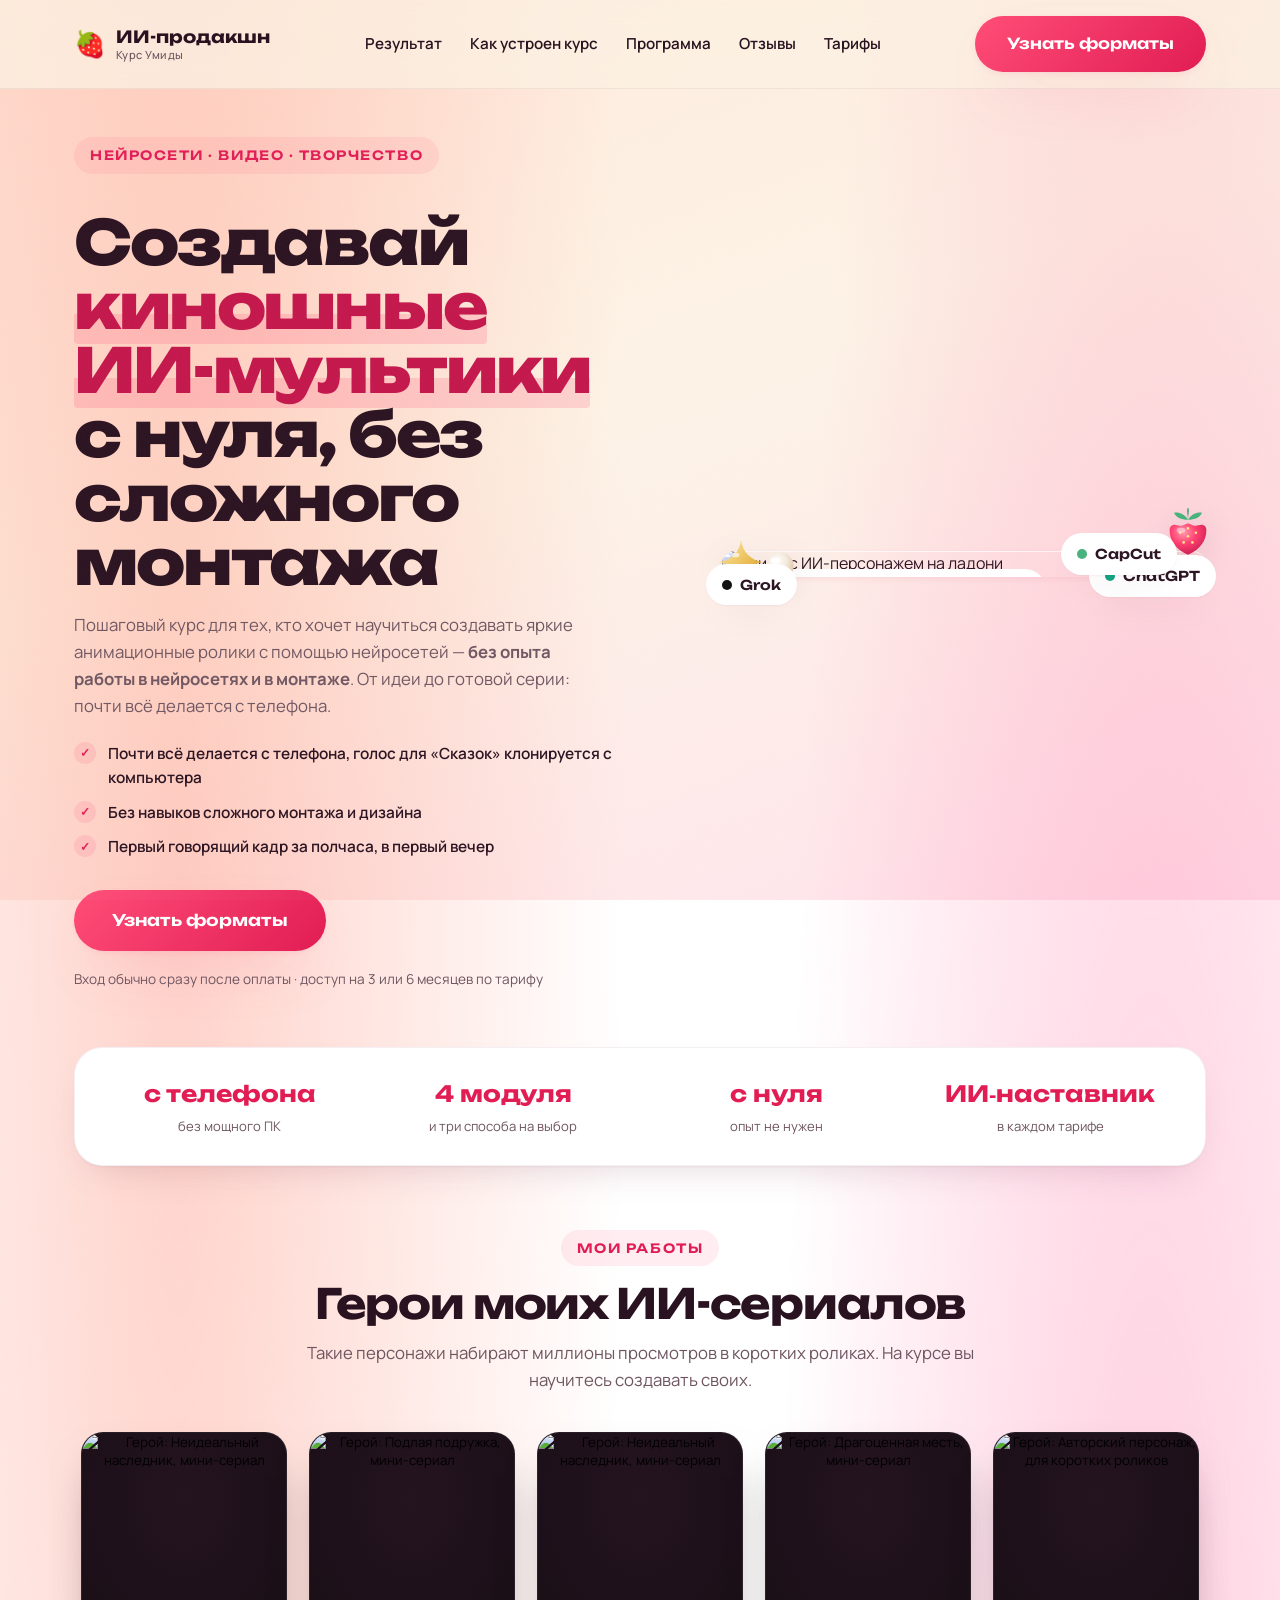
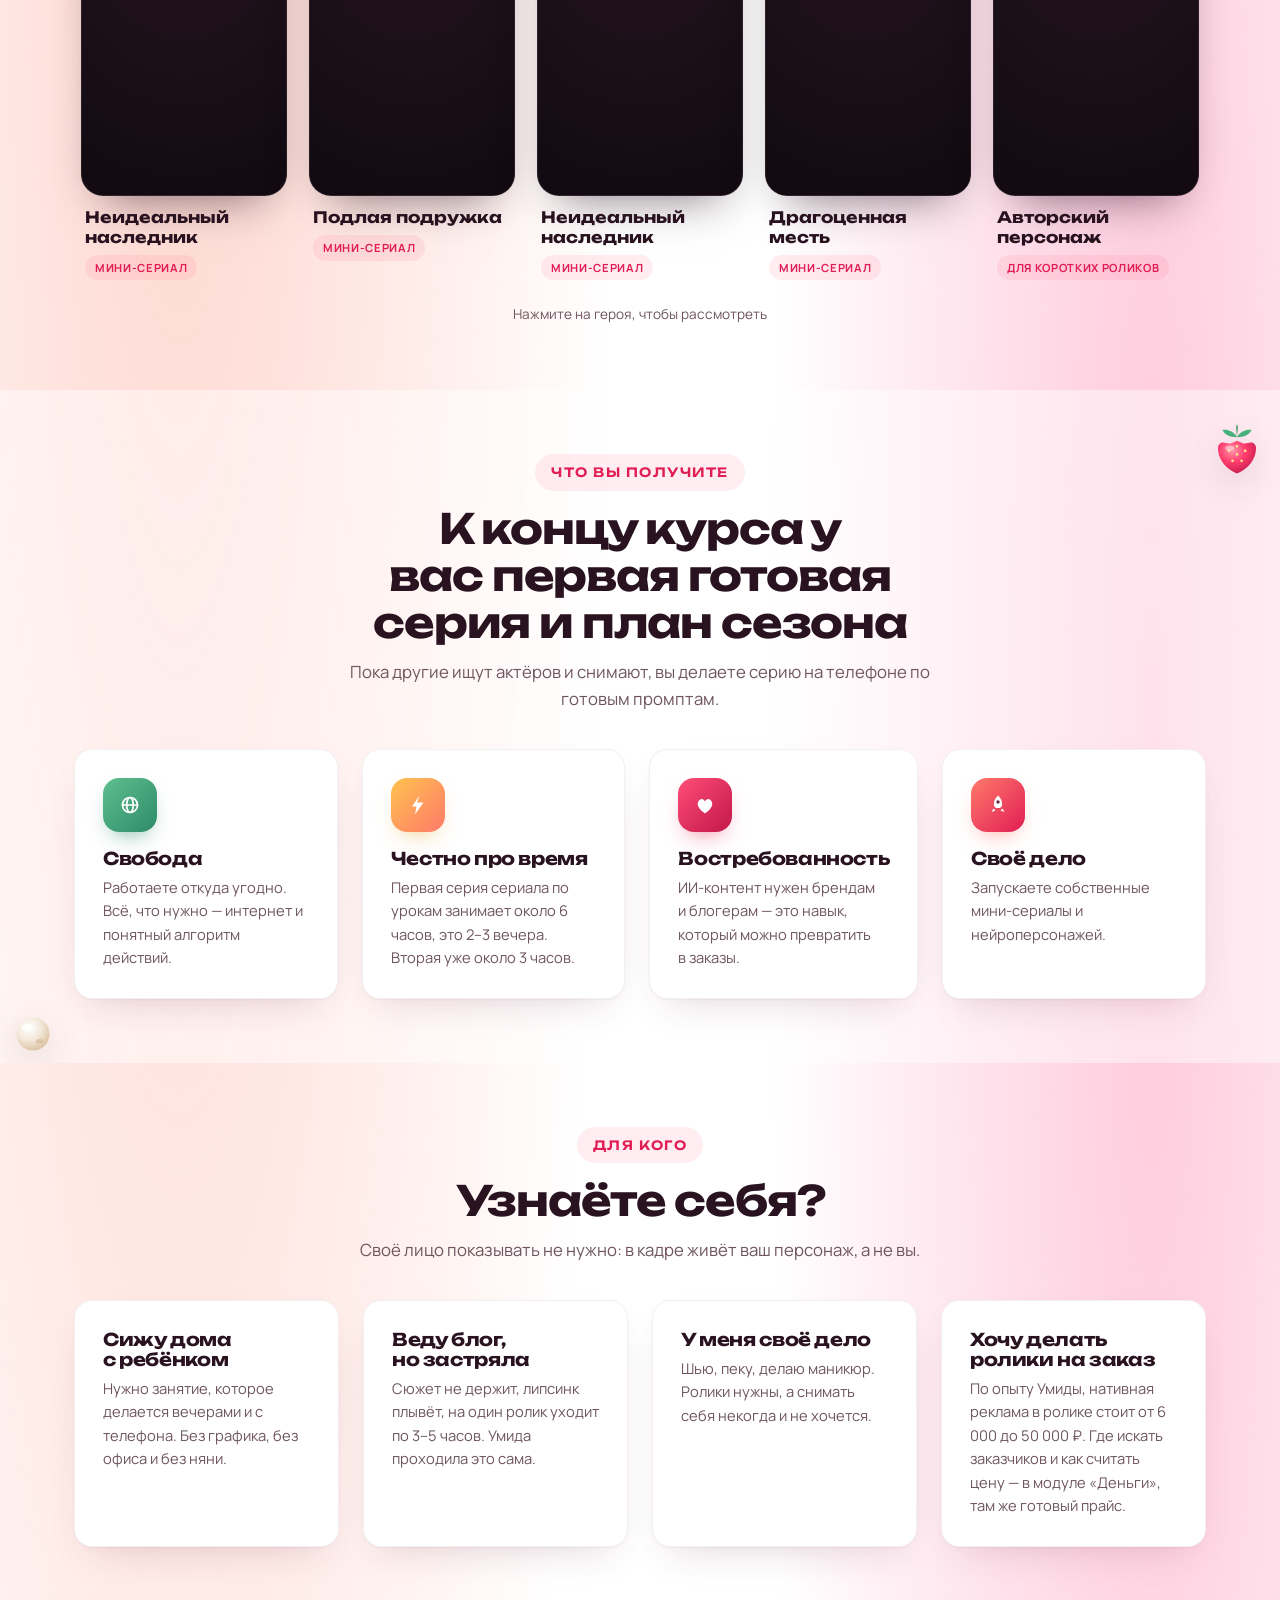
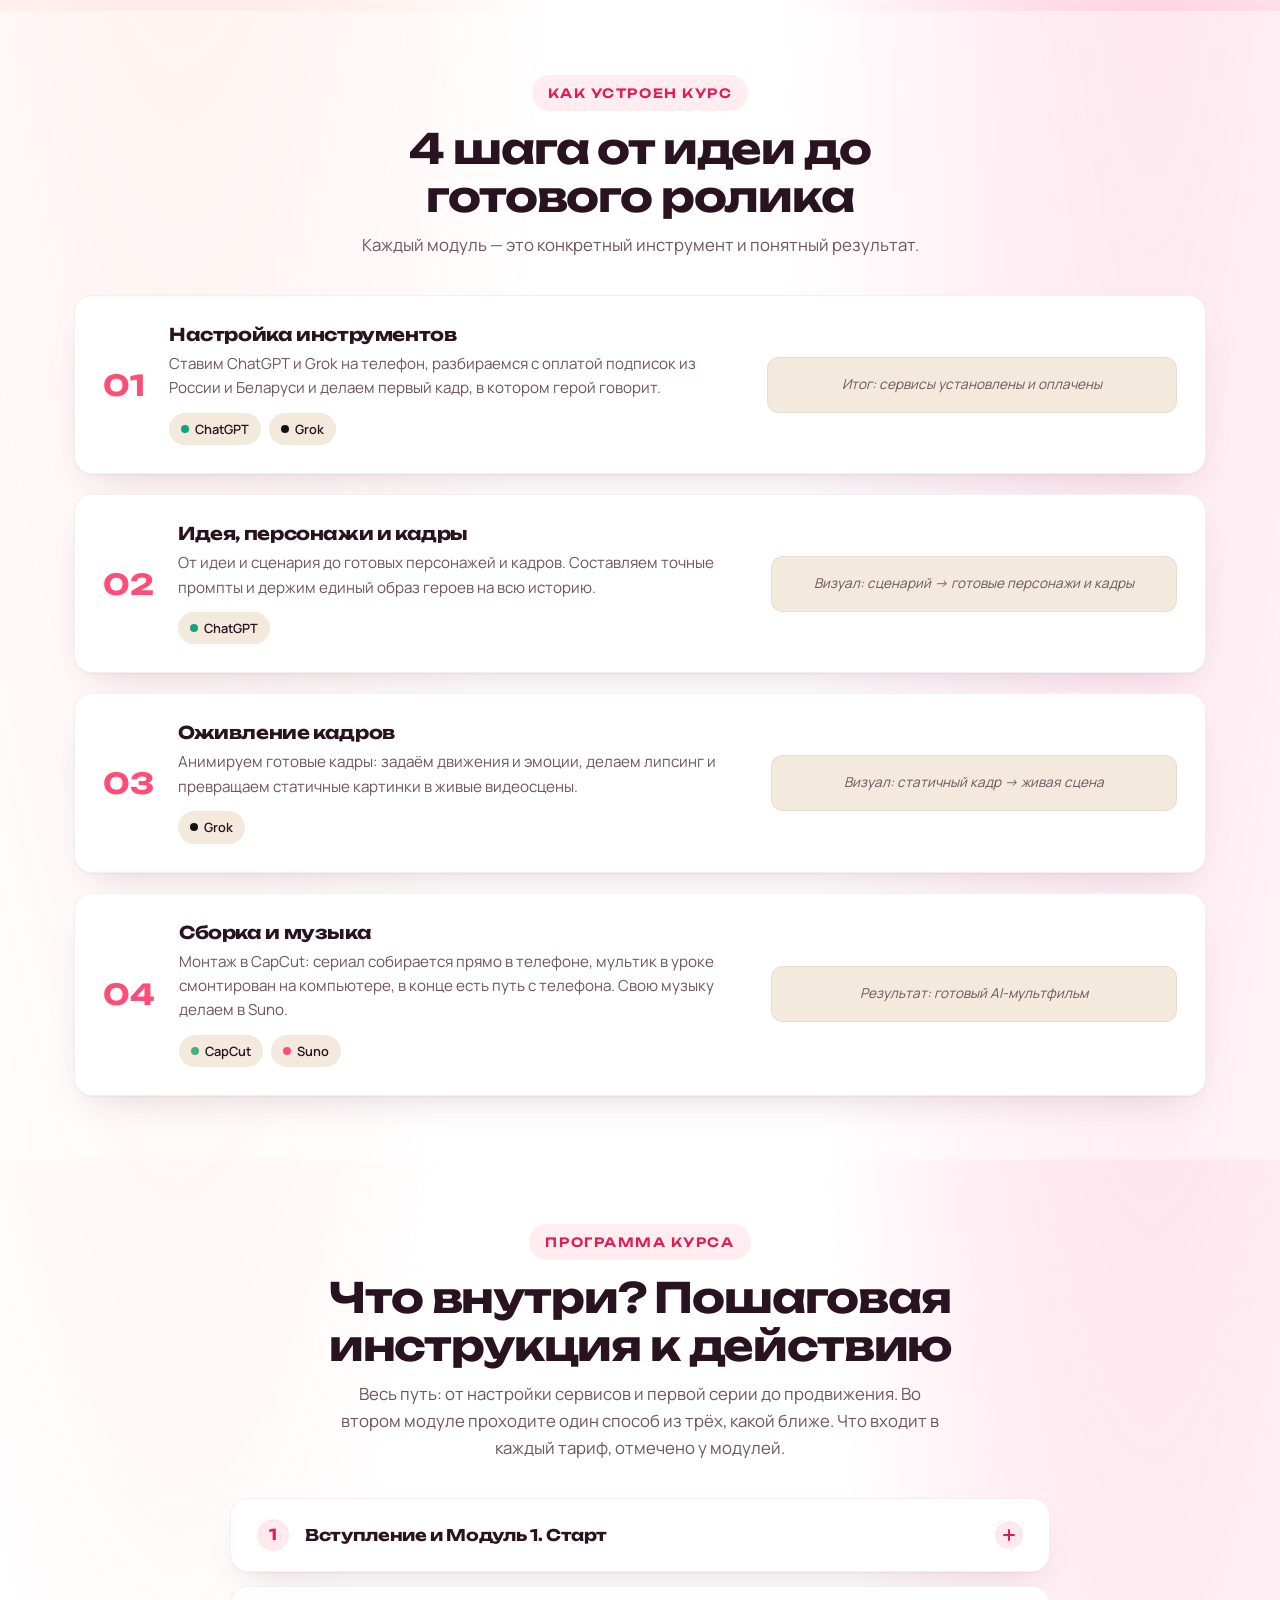
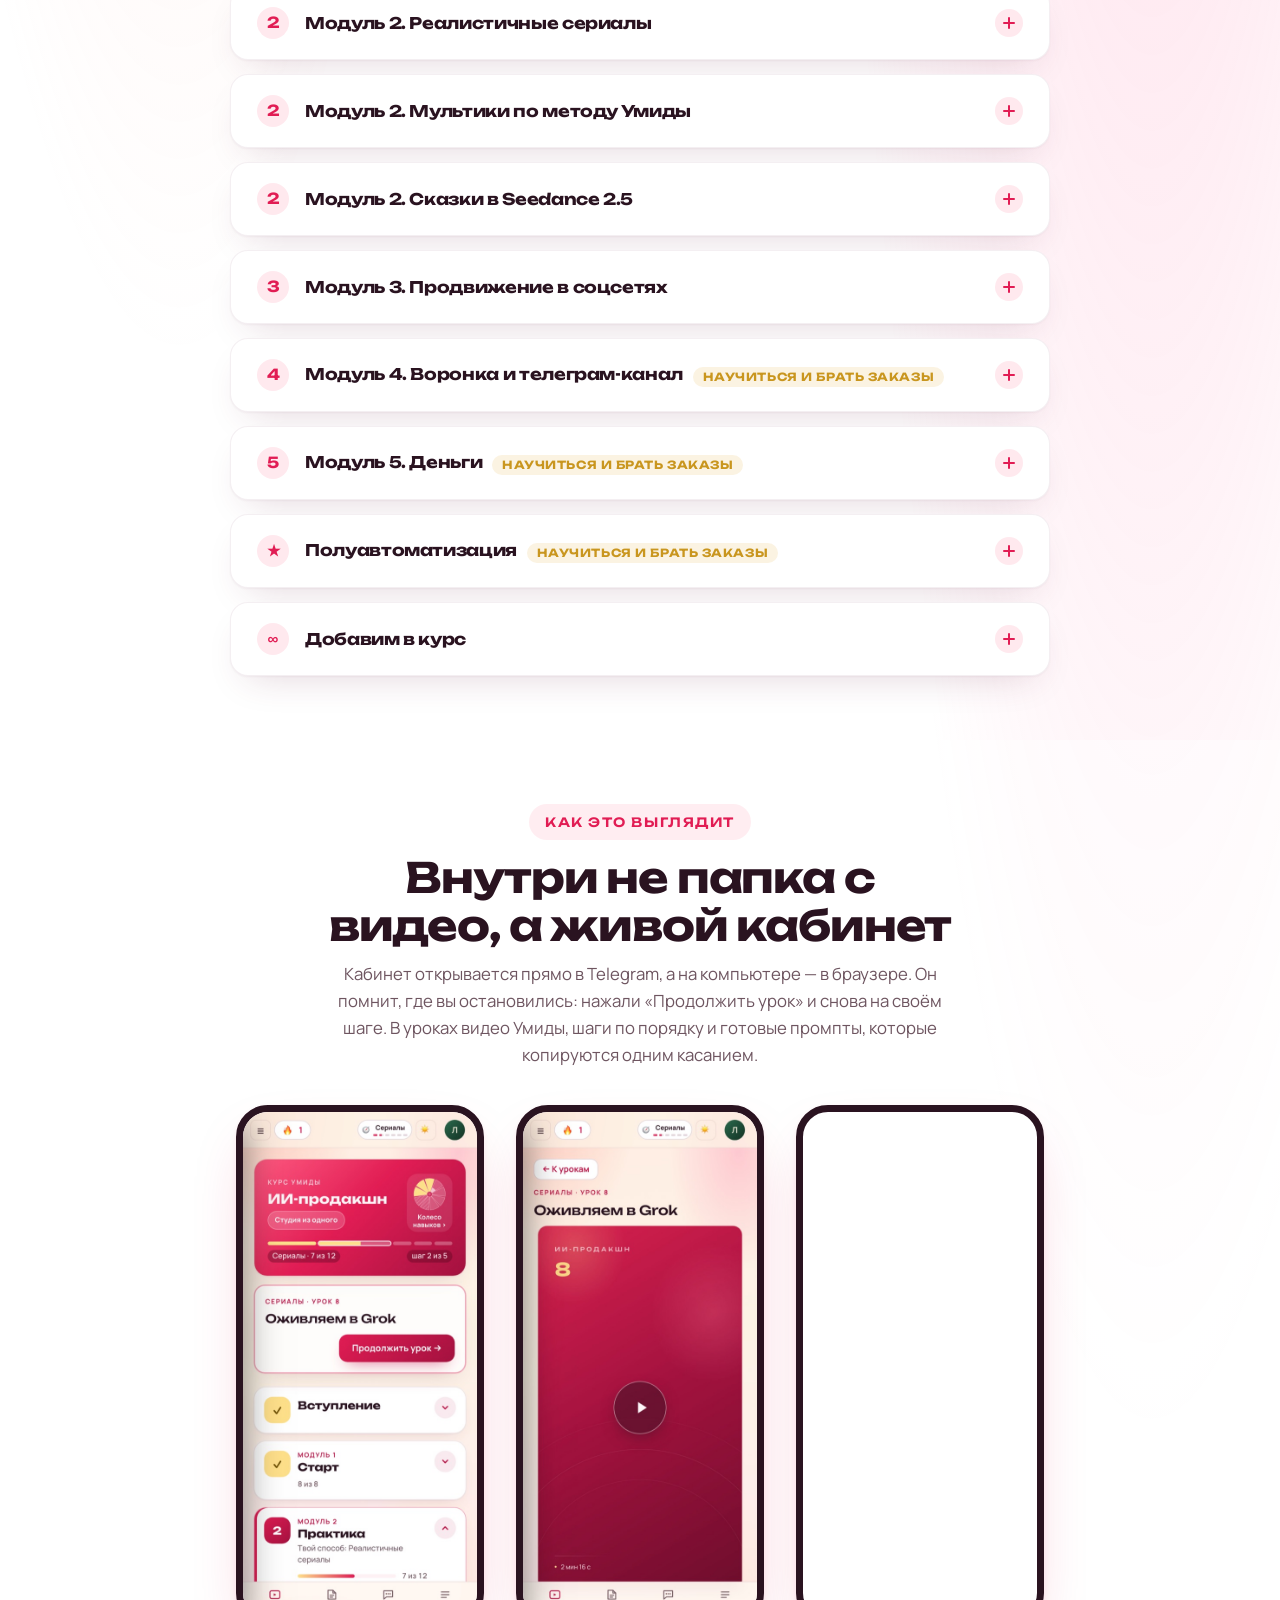
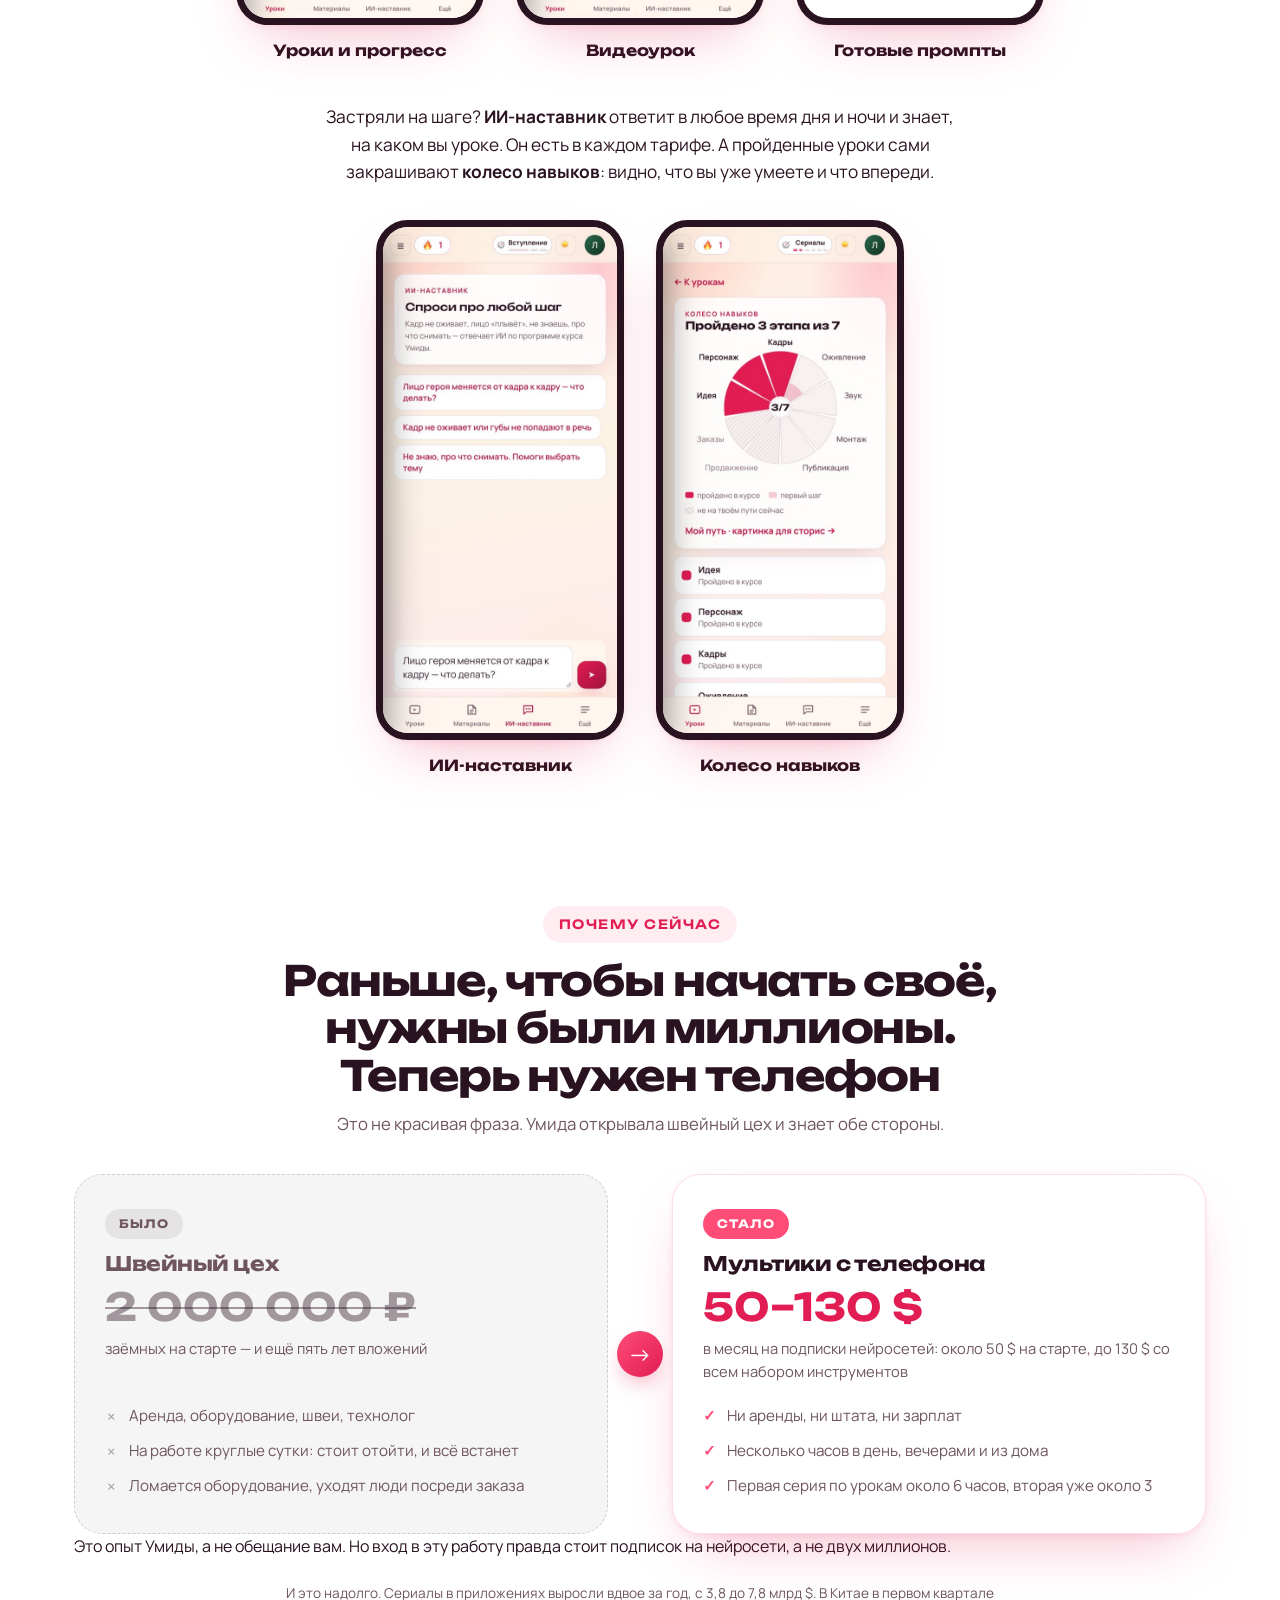
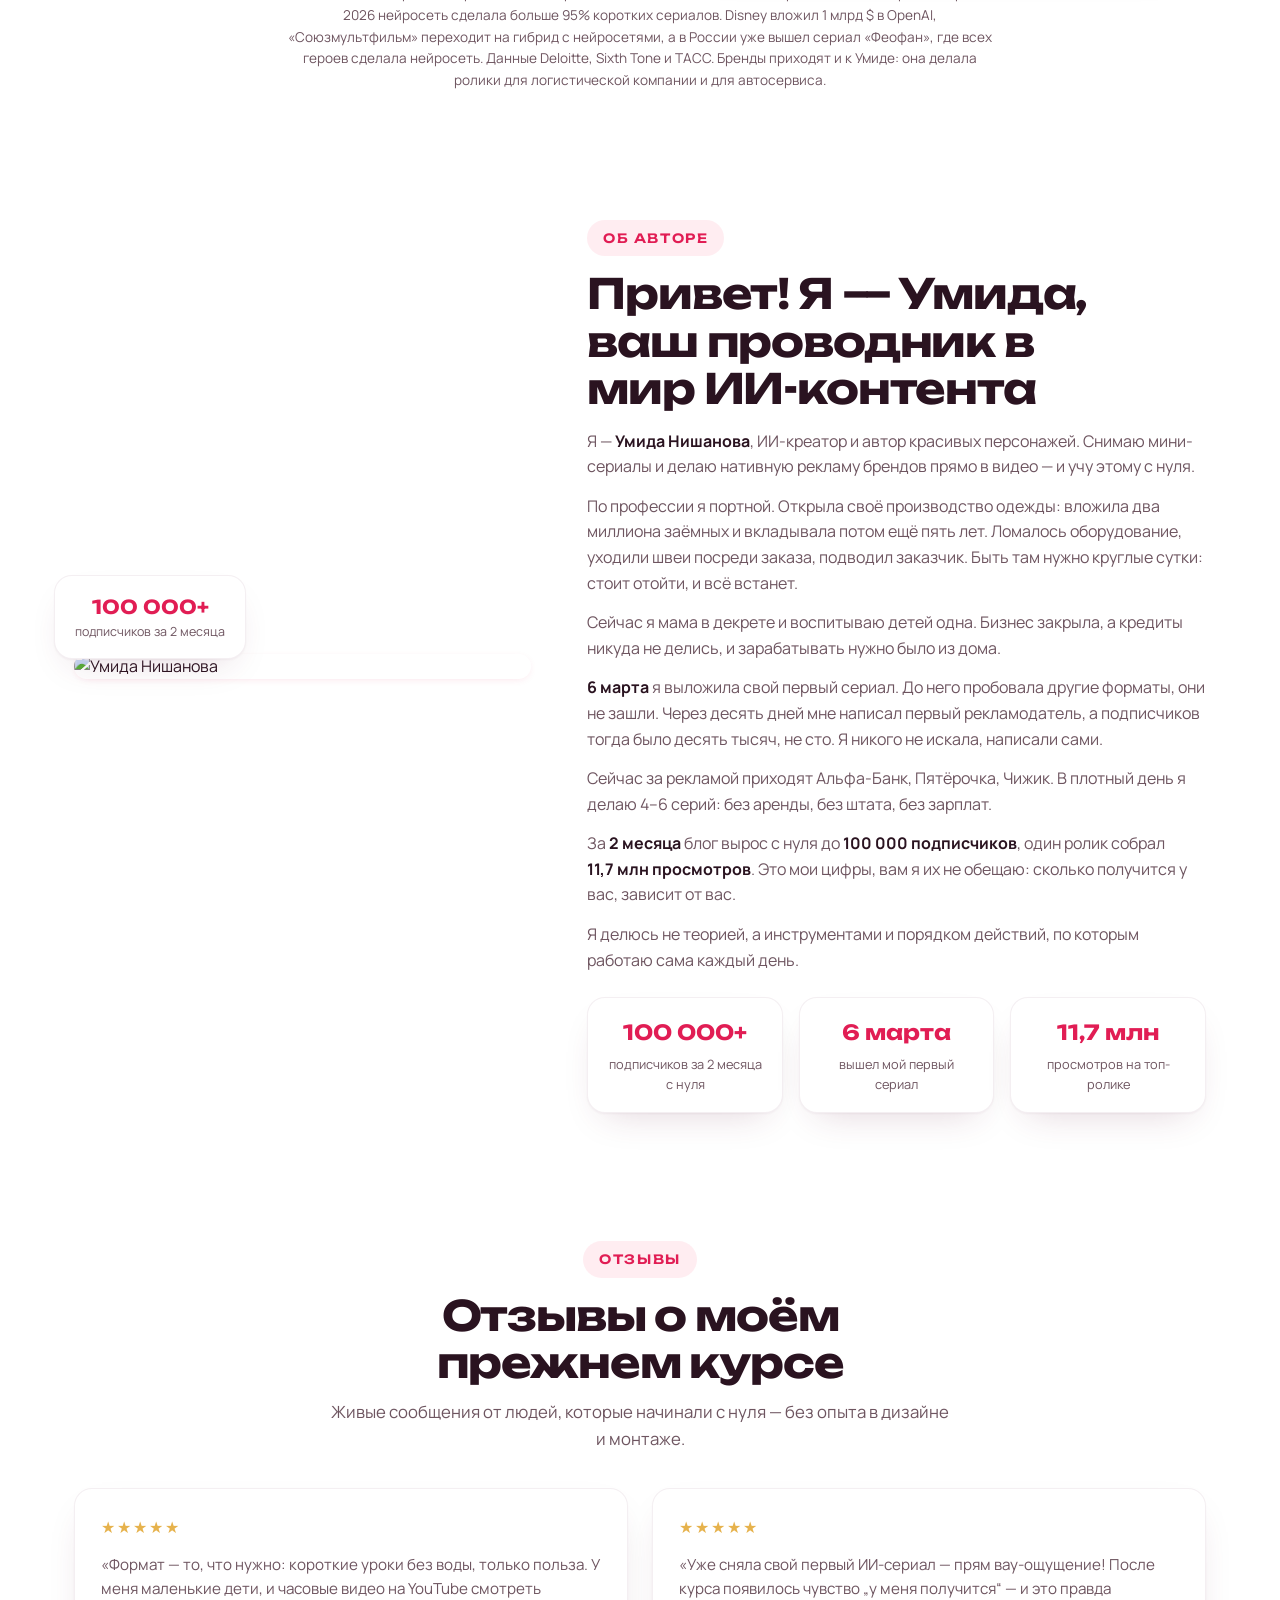
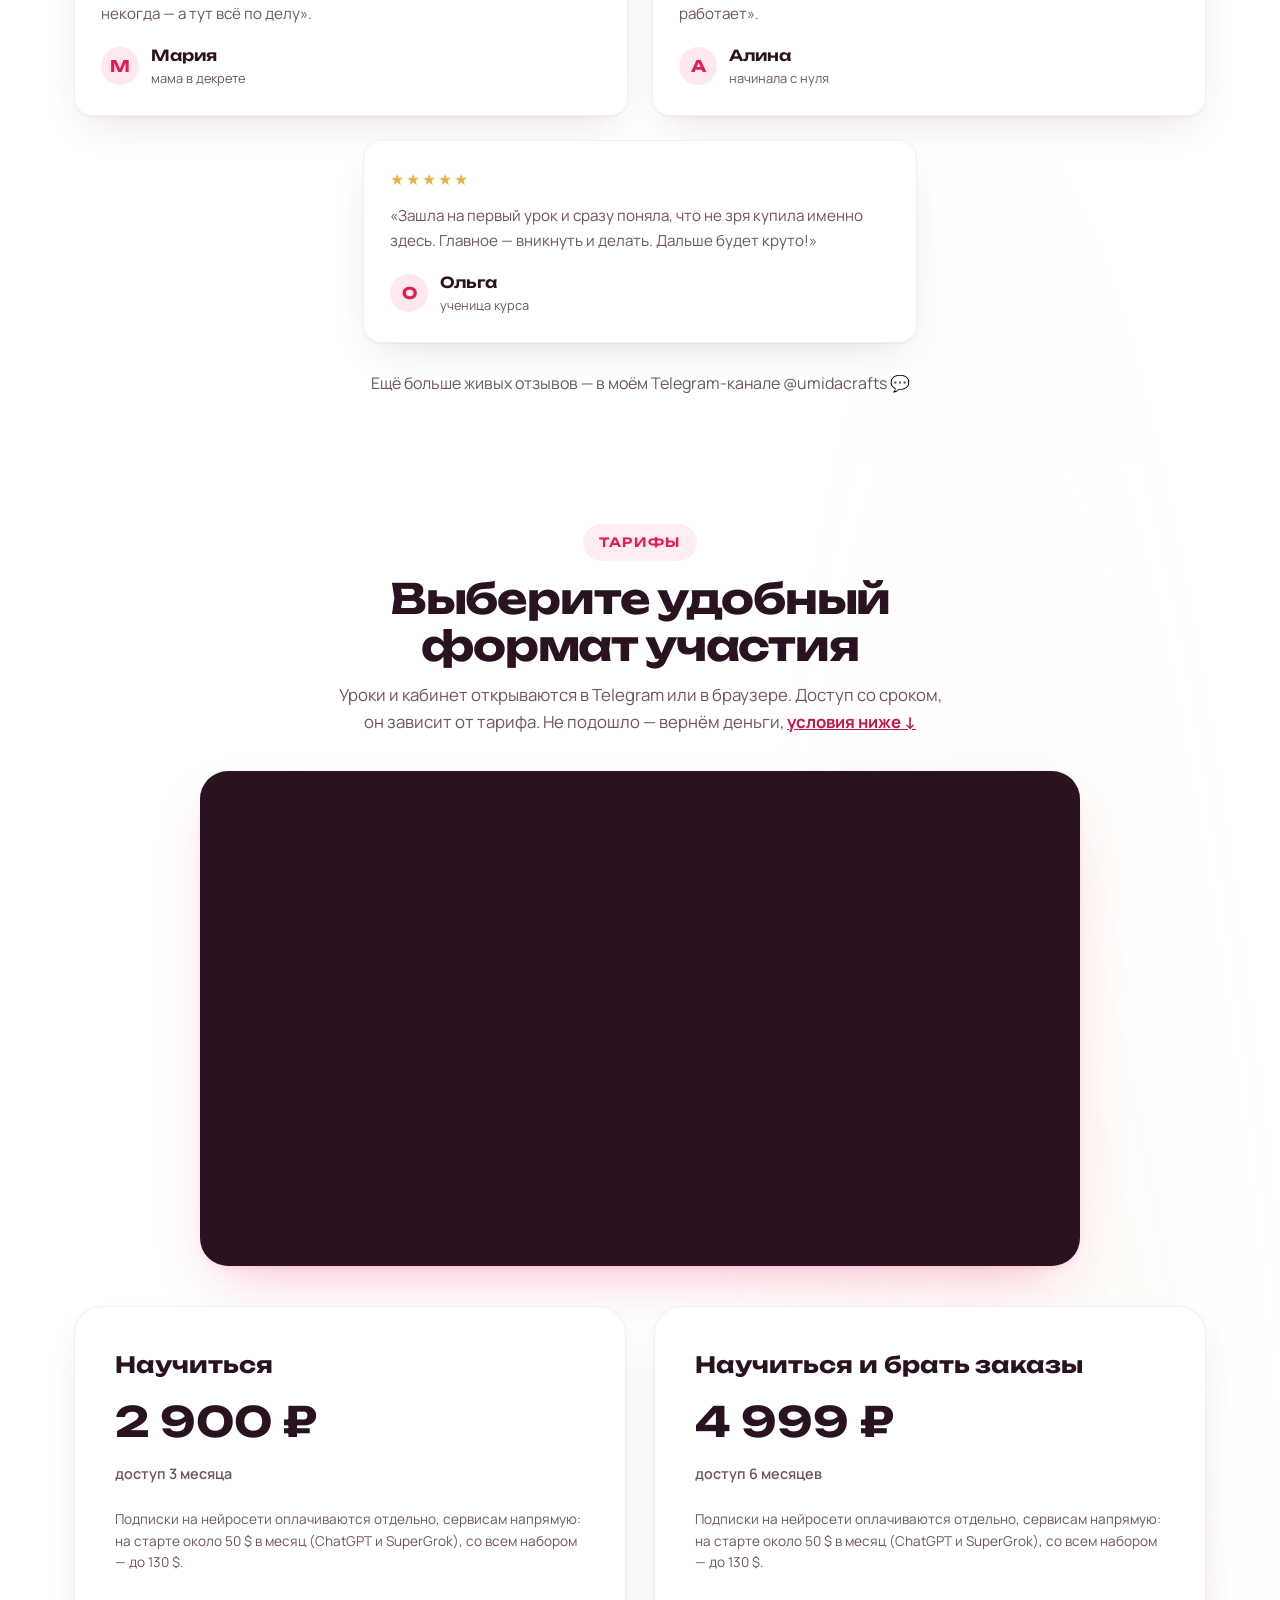
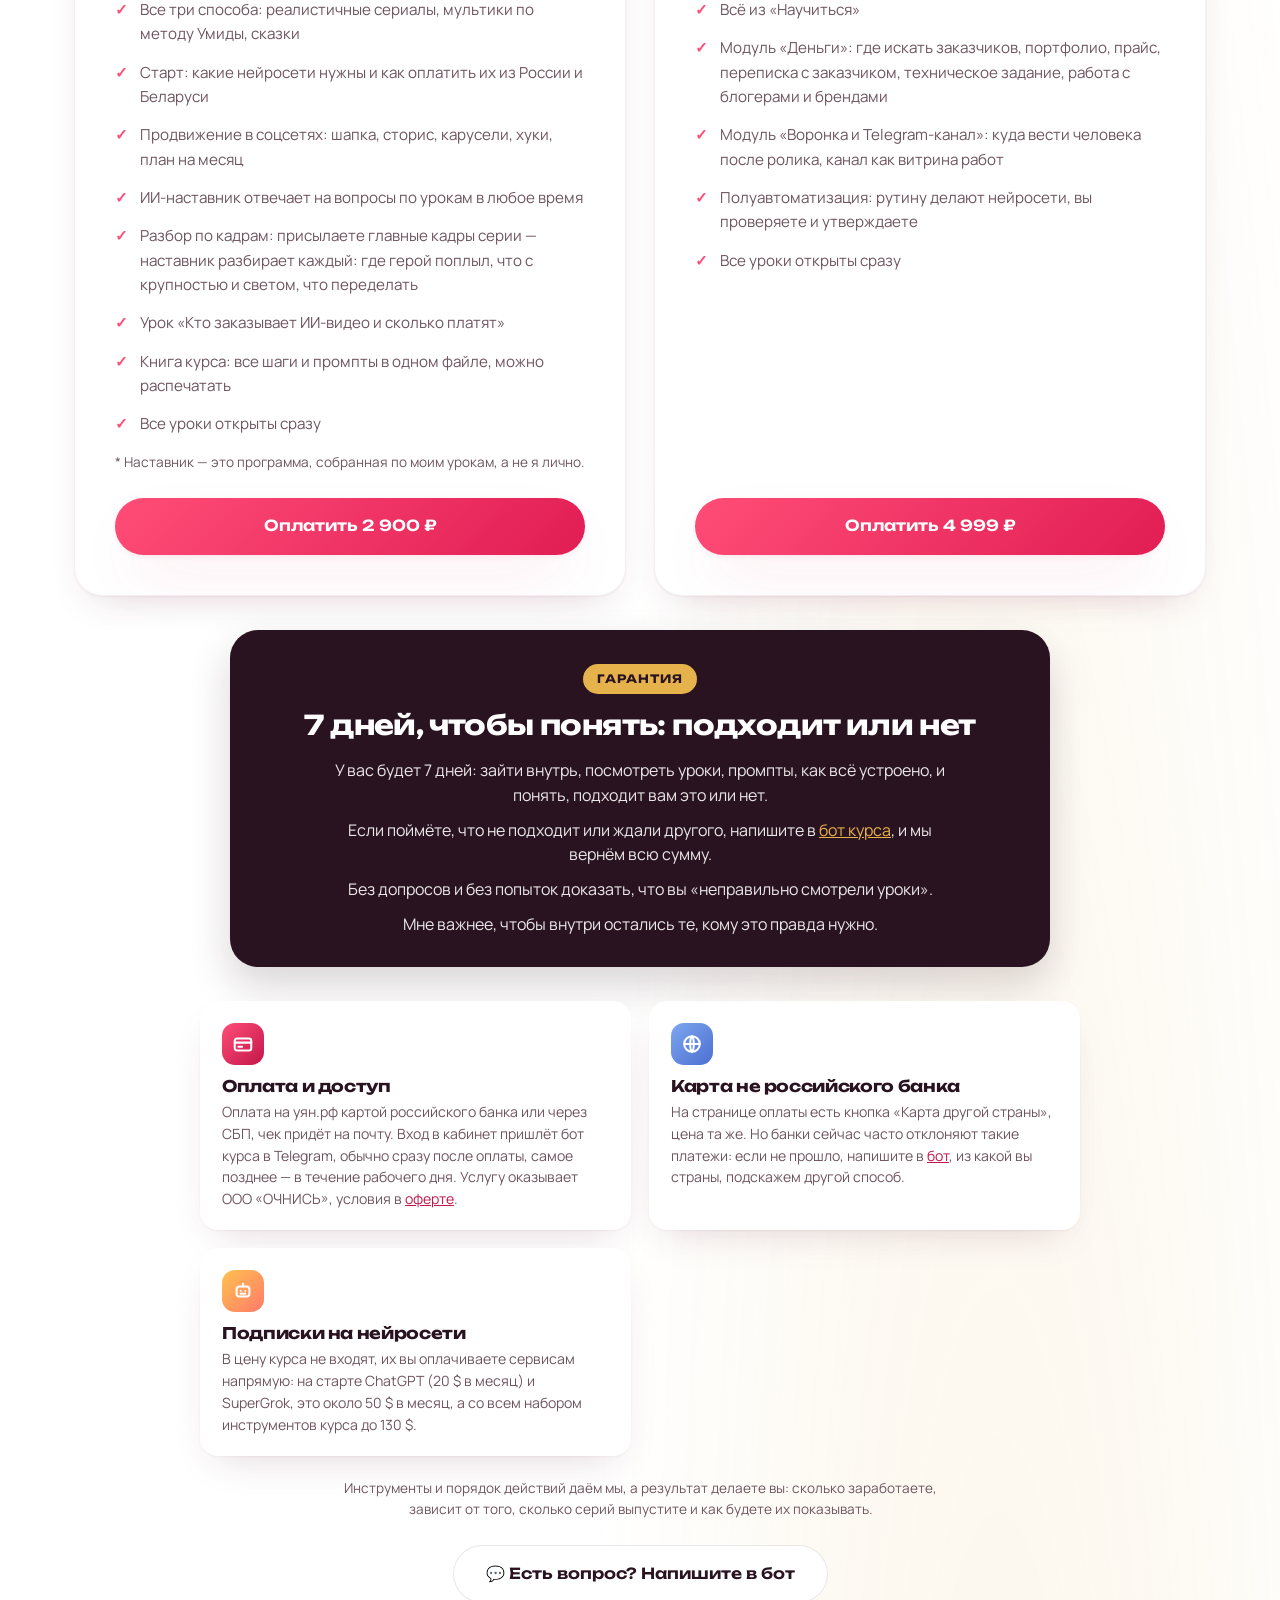
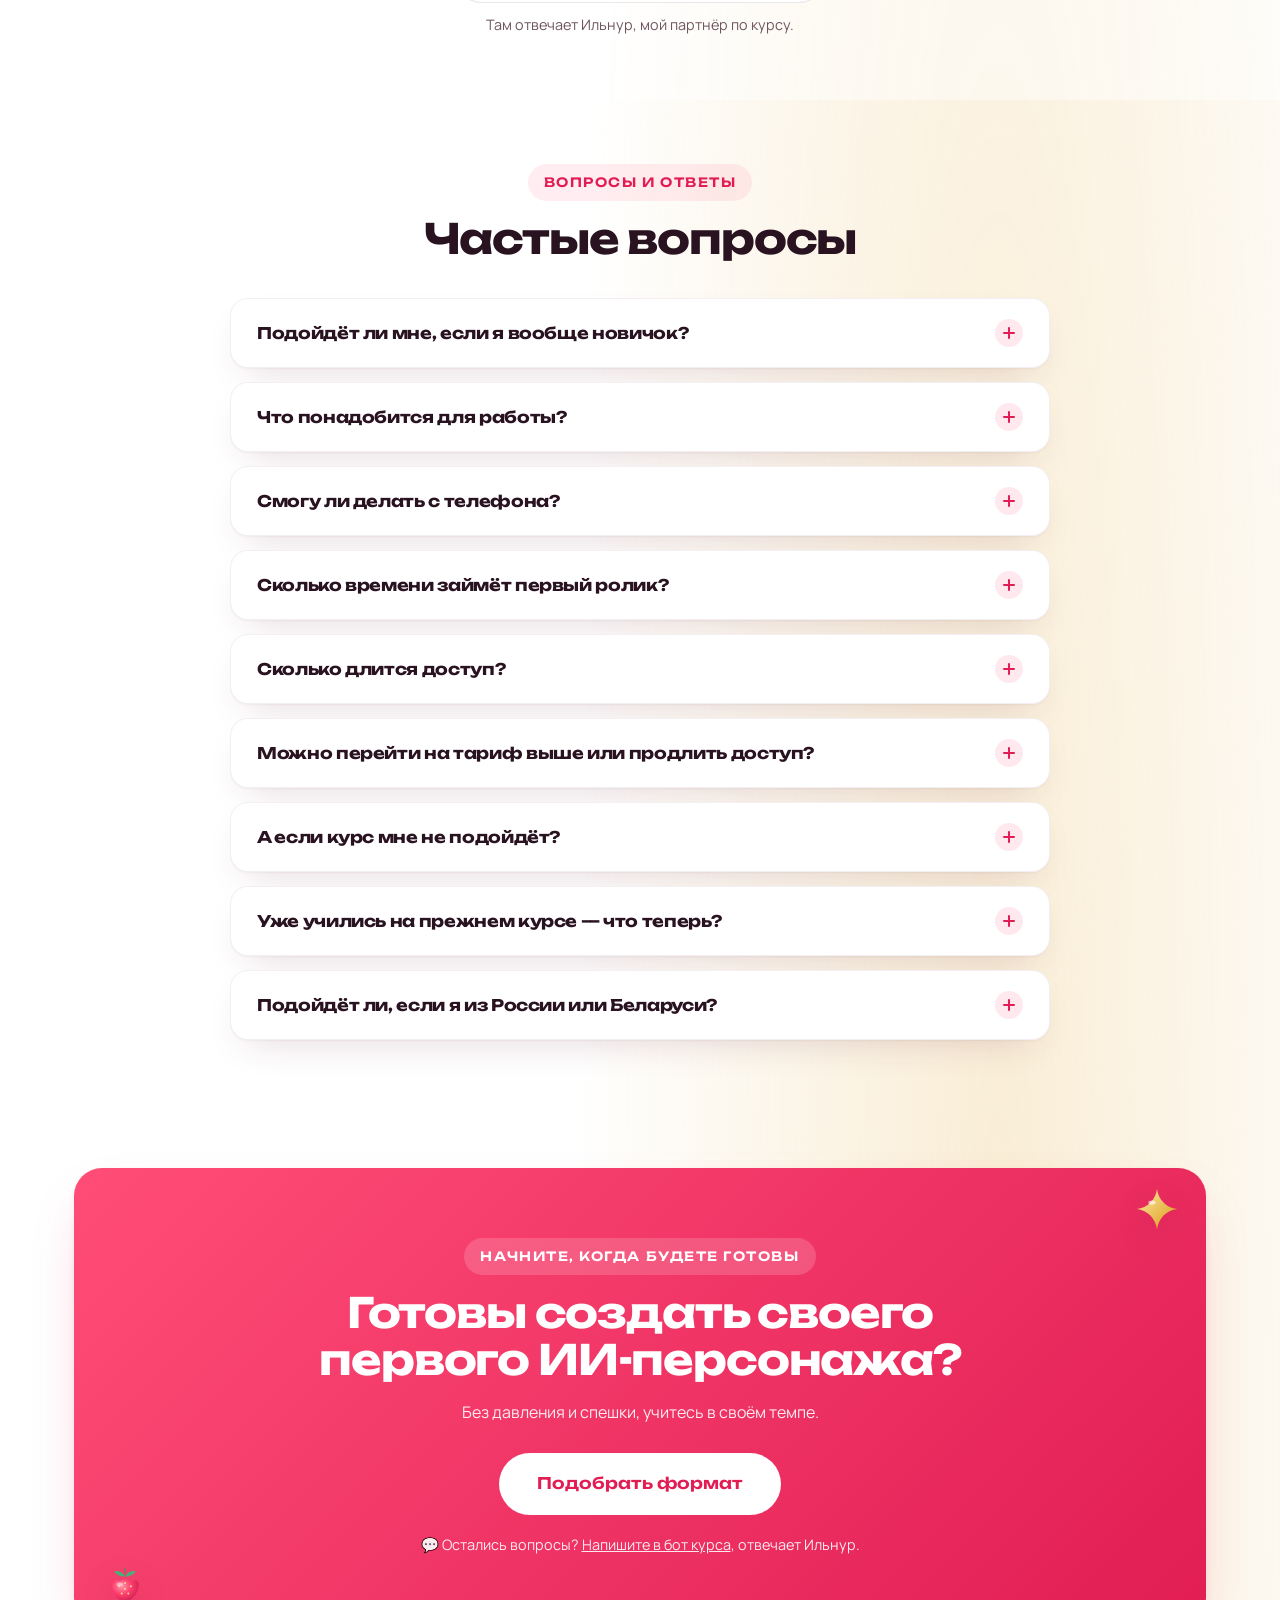
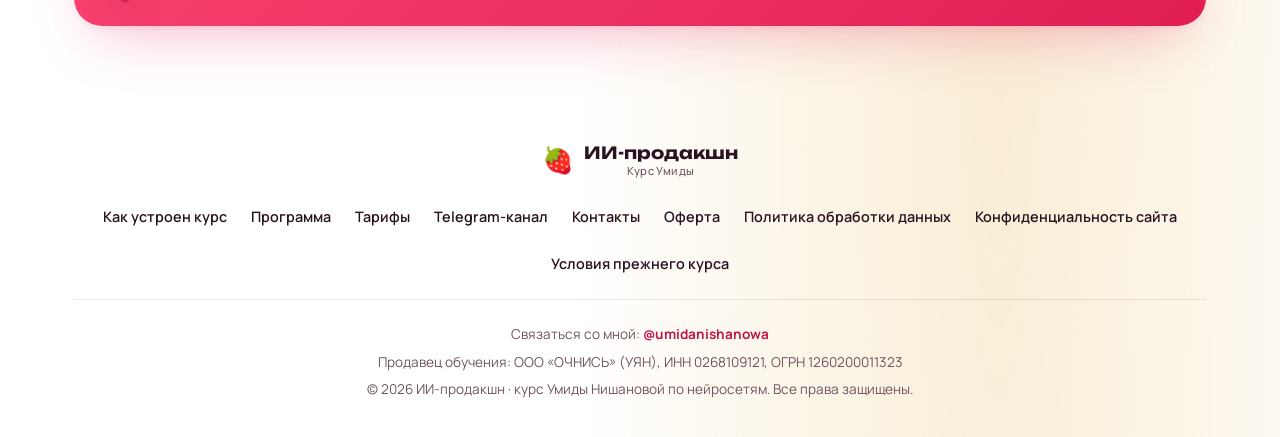
==== commit af50be83: "сайт Умиды: «Книга курса» строкой в карточке «Научиться» — книга в кабинете с 23.10, в тарифах по ре" ====
--- a/index.html
+++ b/index.html
@@ -414,6 +414,7 @@
           <li><span class="ck">✓</span>ИИ-наставник отвечает на вопросы по урокам в любое время</li>
           <li><span class="ck">✓</span>Разбор по кадрам: присылаете главные кадры серии — наставник разбирает каждый: где герой поплыл, что с крупностью и светом, что переделать</li>
           <li><span class="ck">✓</span>Урок «Кто заказывает ИИ-видео и сколько платят»</li>
+          <li><span class="ck">✓</span>Книга курса: все шаги и промпты в одном файле, можно распечатать</li>
           <li><span class="ck">✓</span>Все уроки открыты сразу</li>
         </ul>
         <p class="pstar">* Наставник — это программа, собранная по моим урокам, а не я лично.</p>
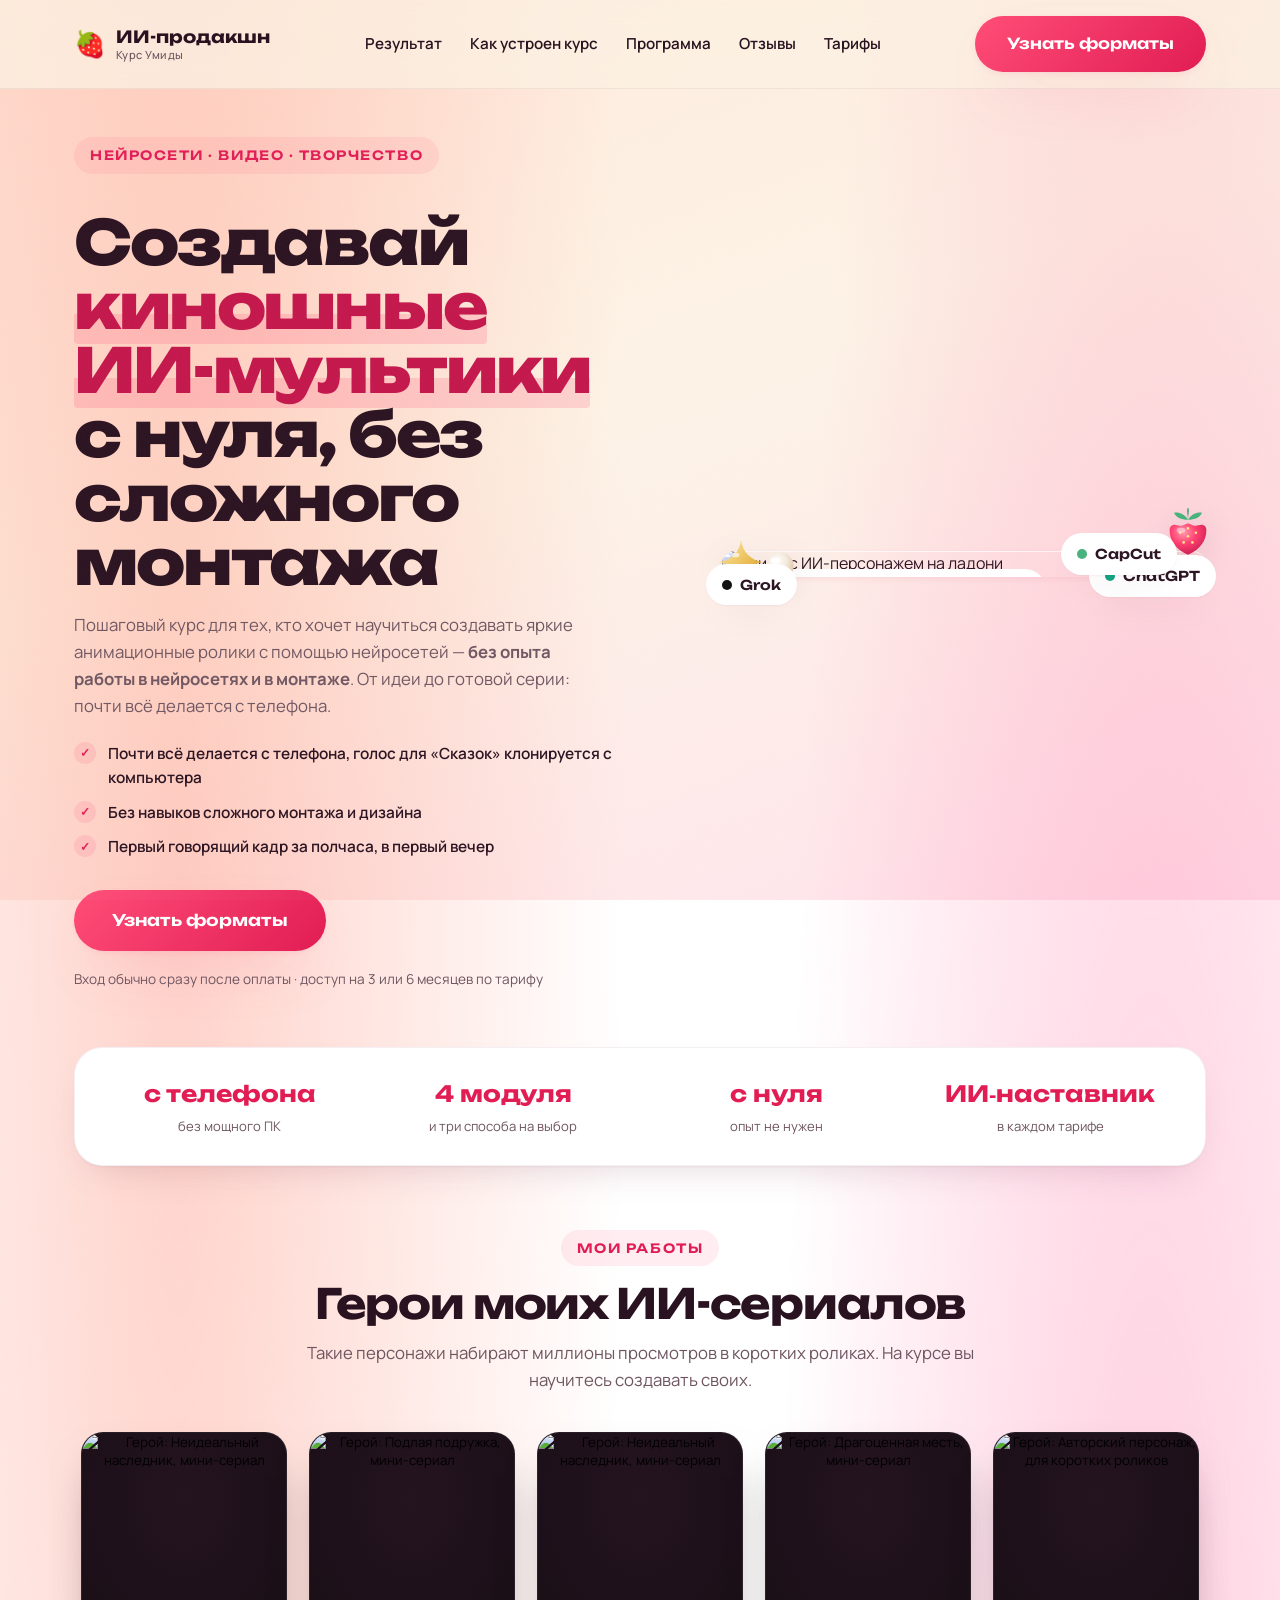
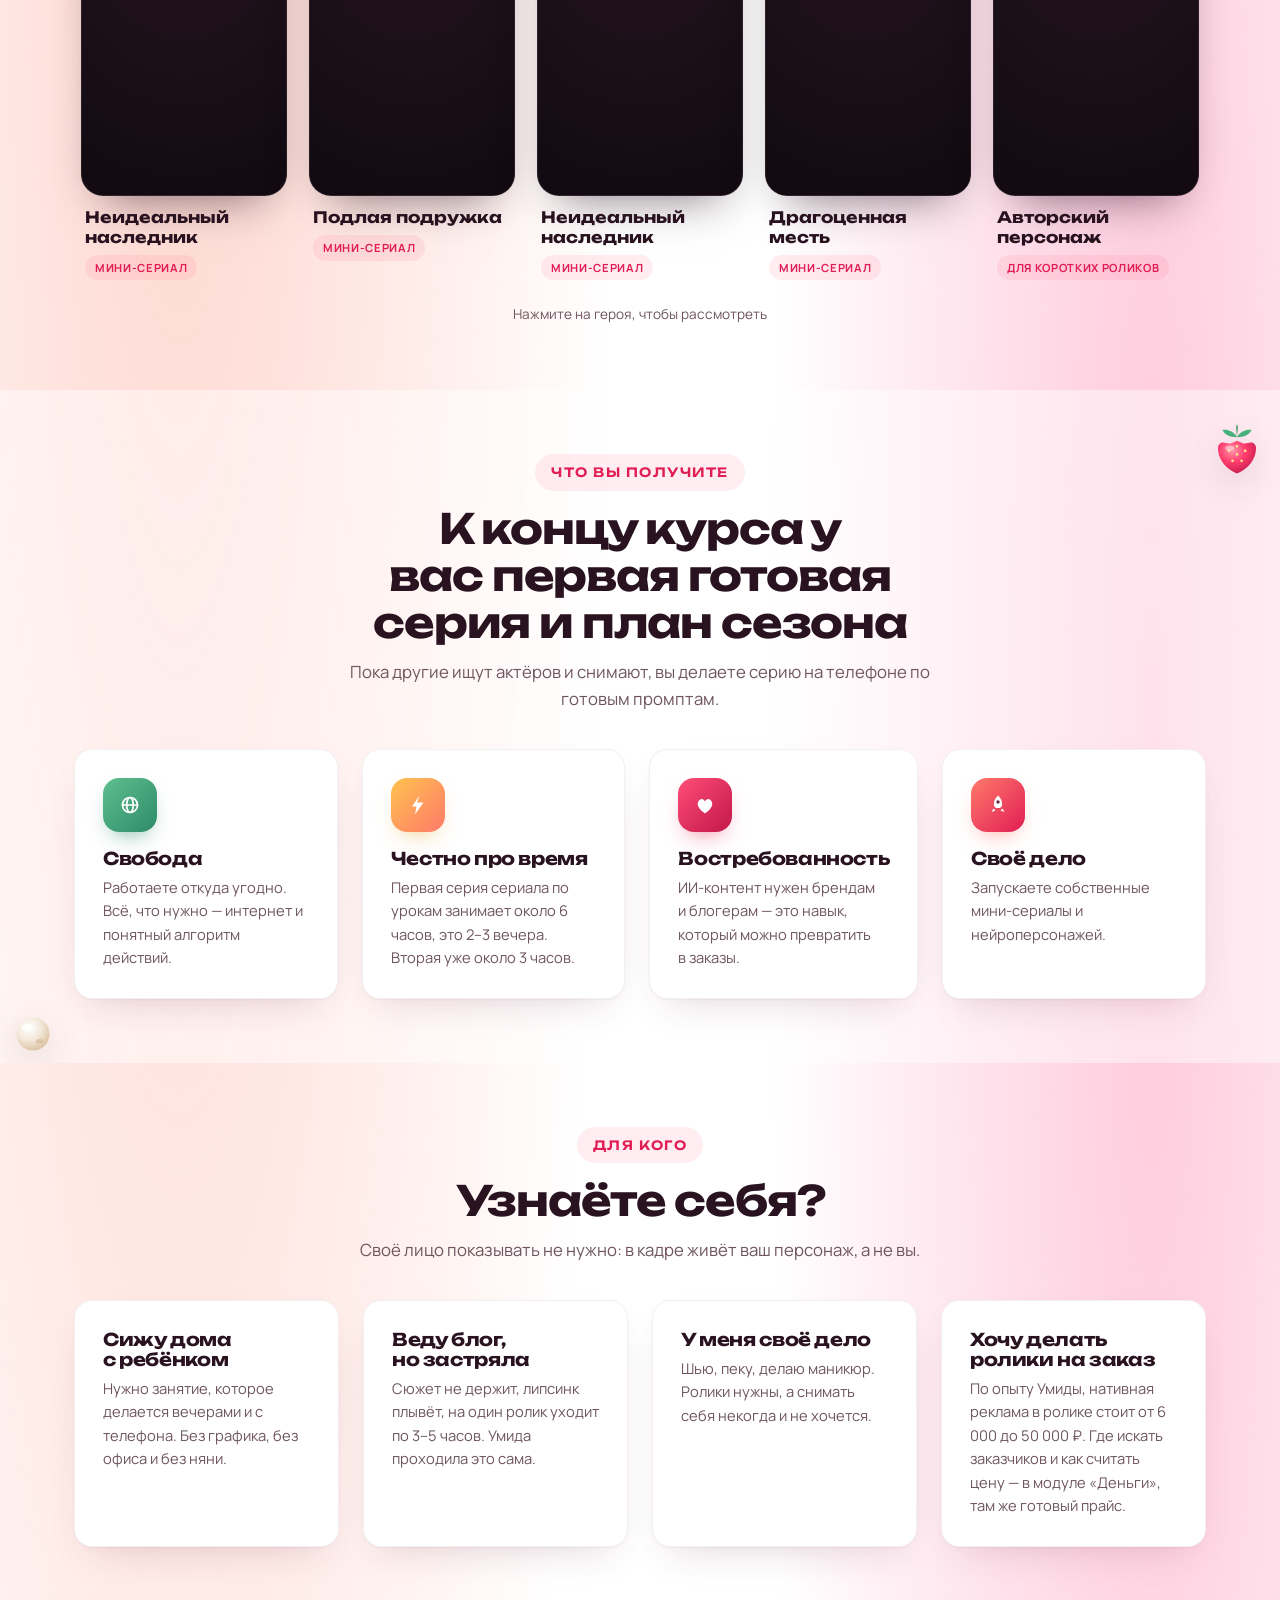
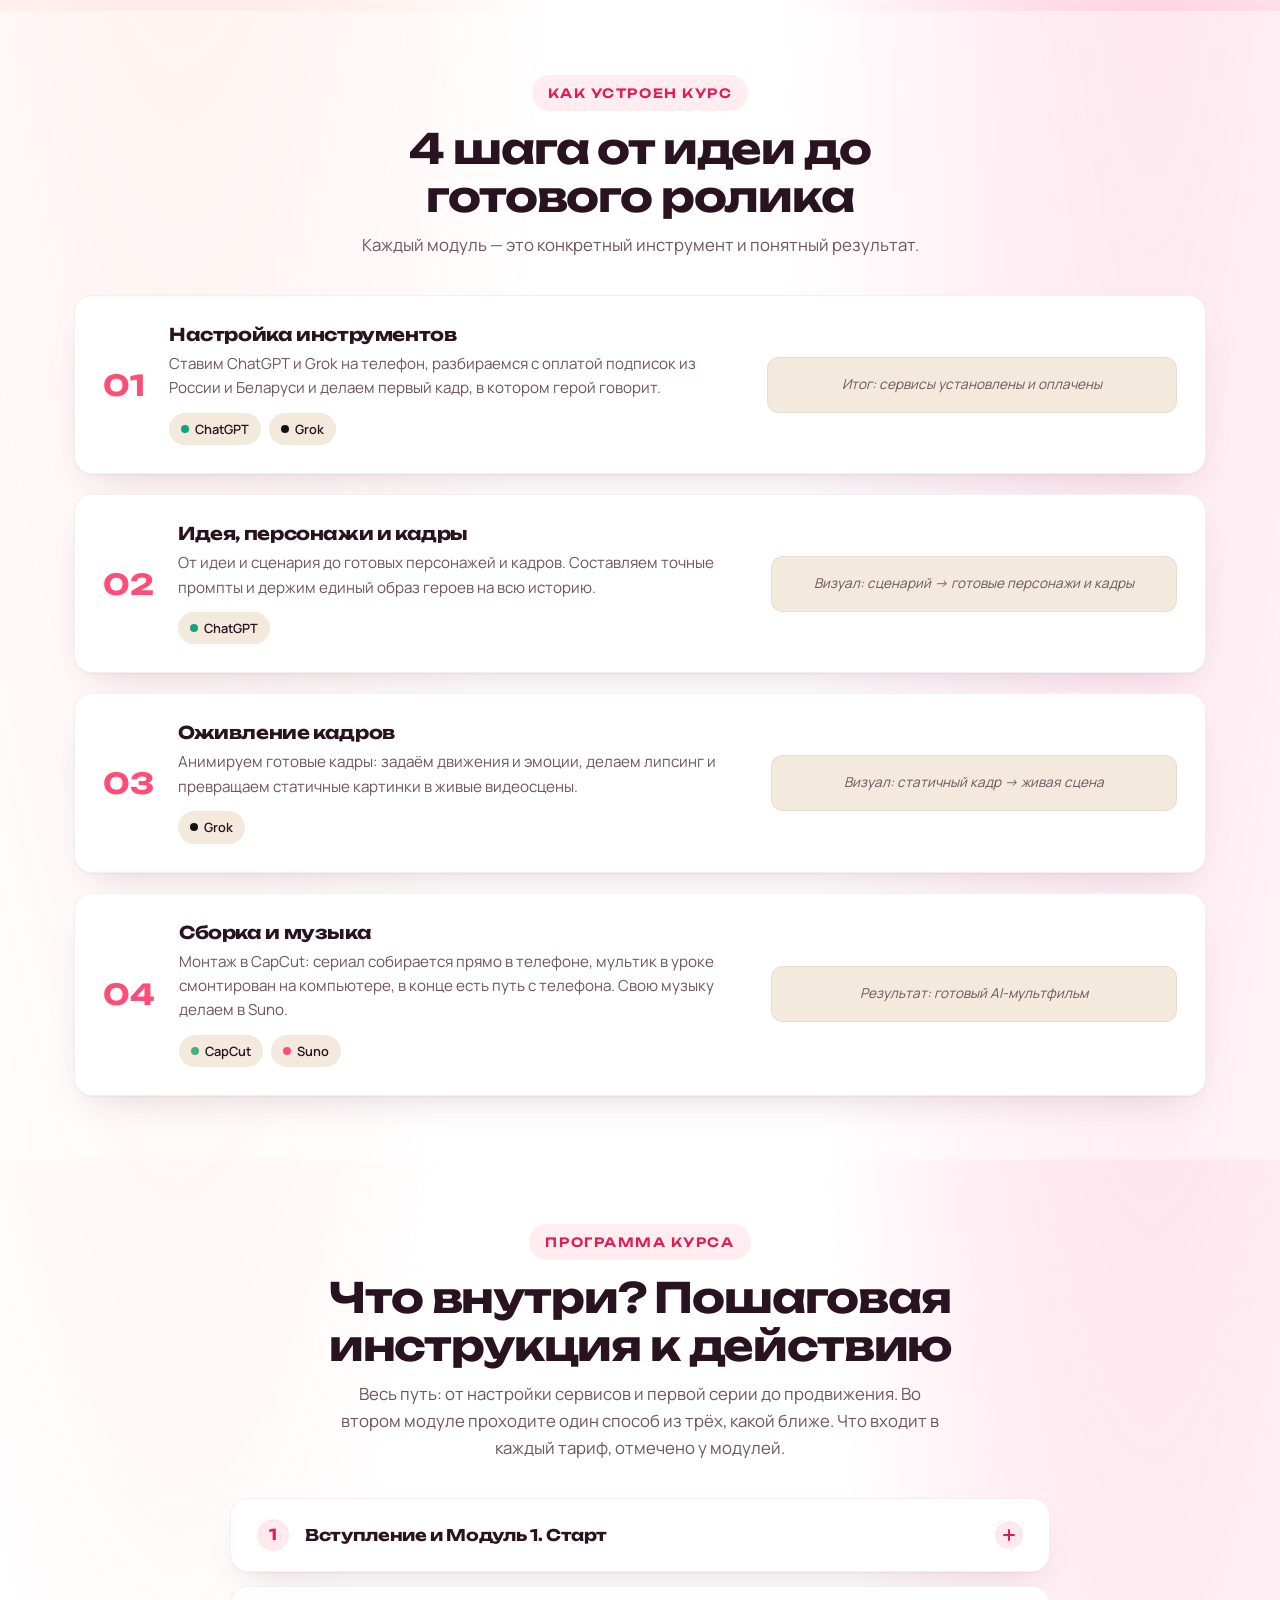
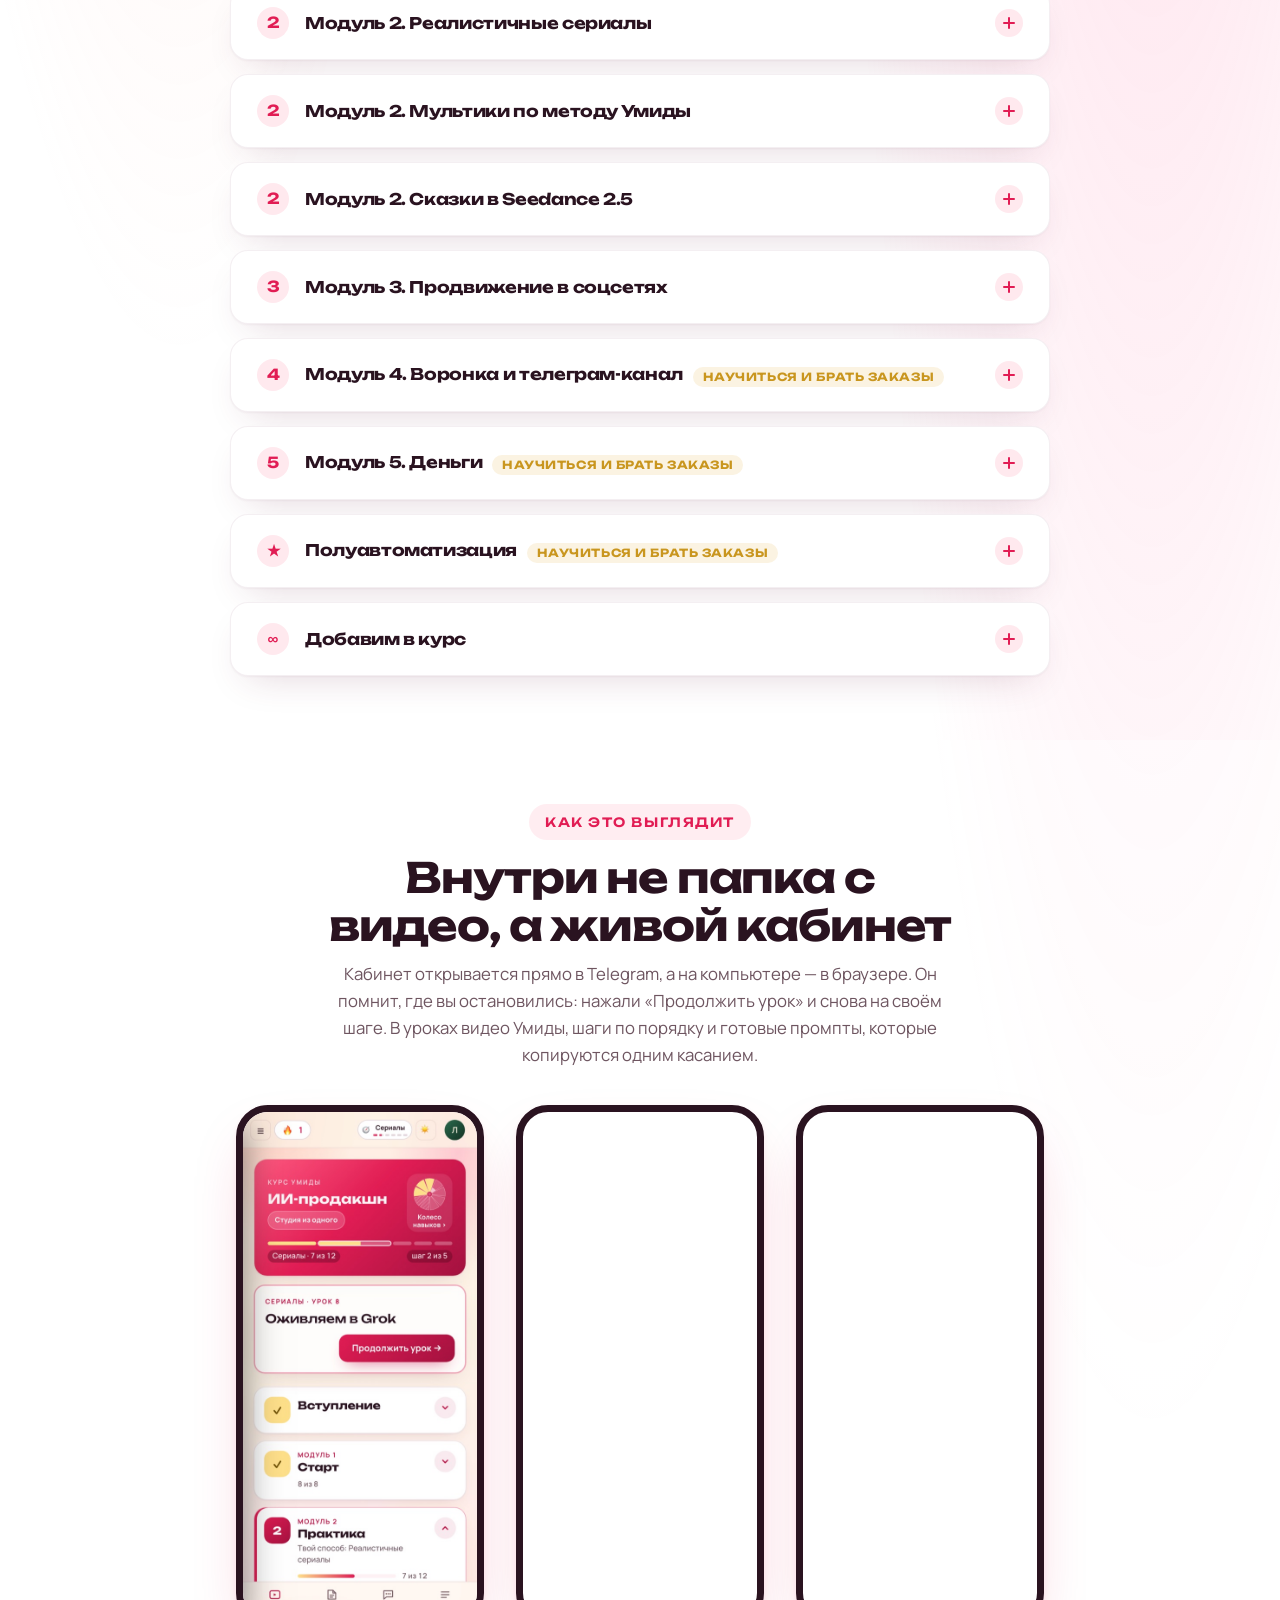
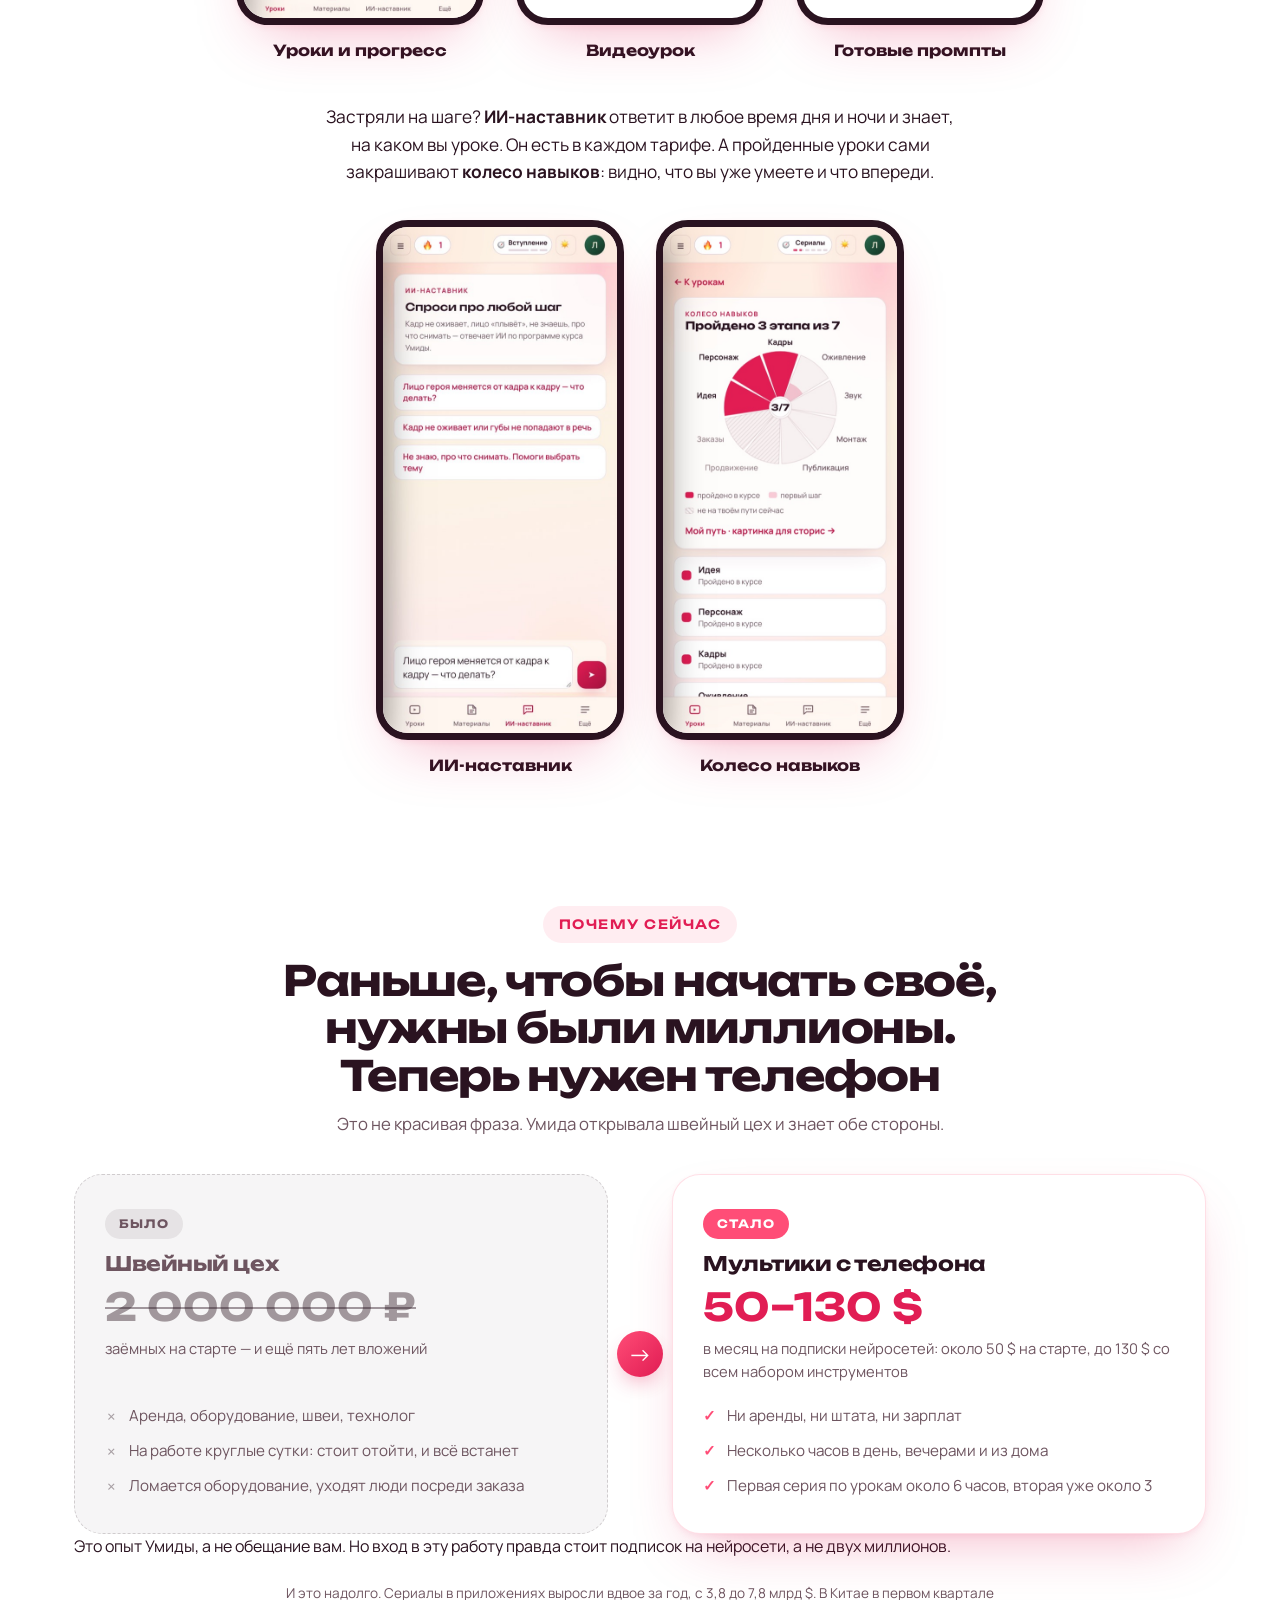
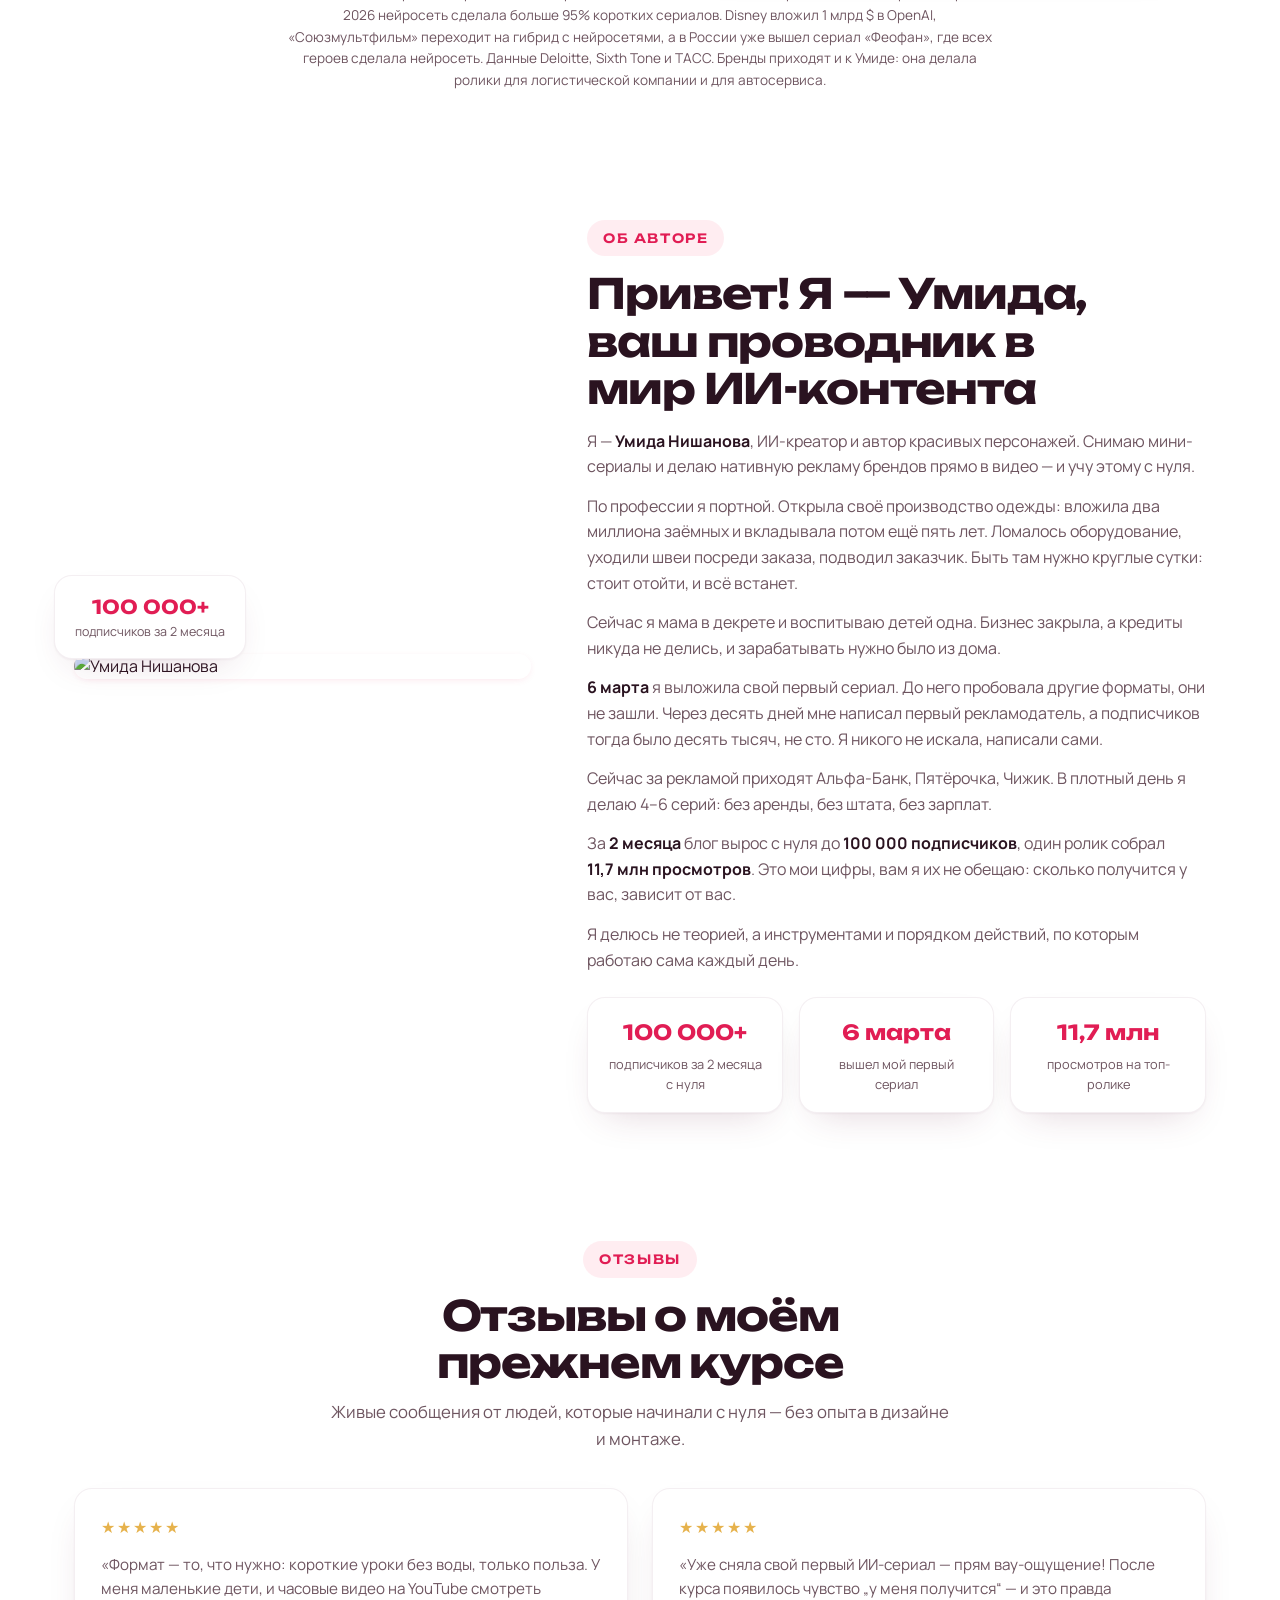
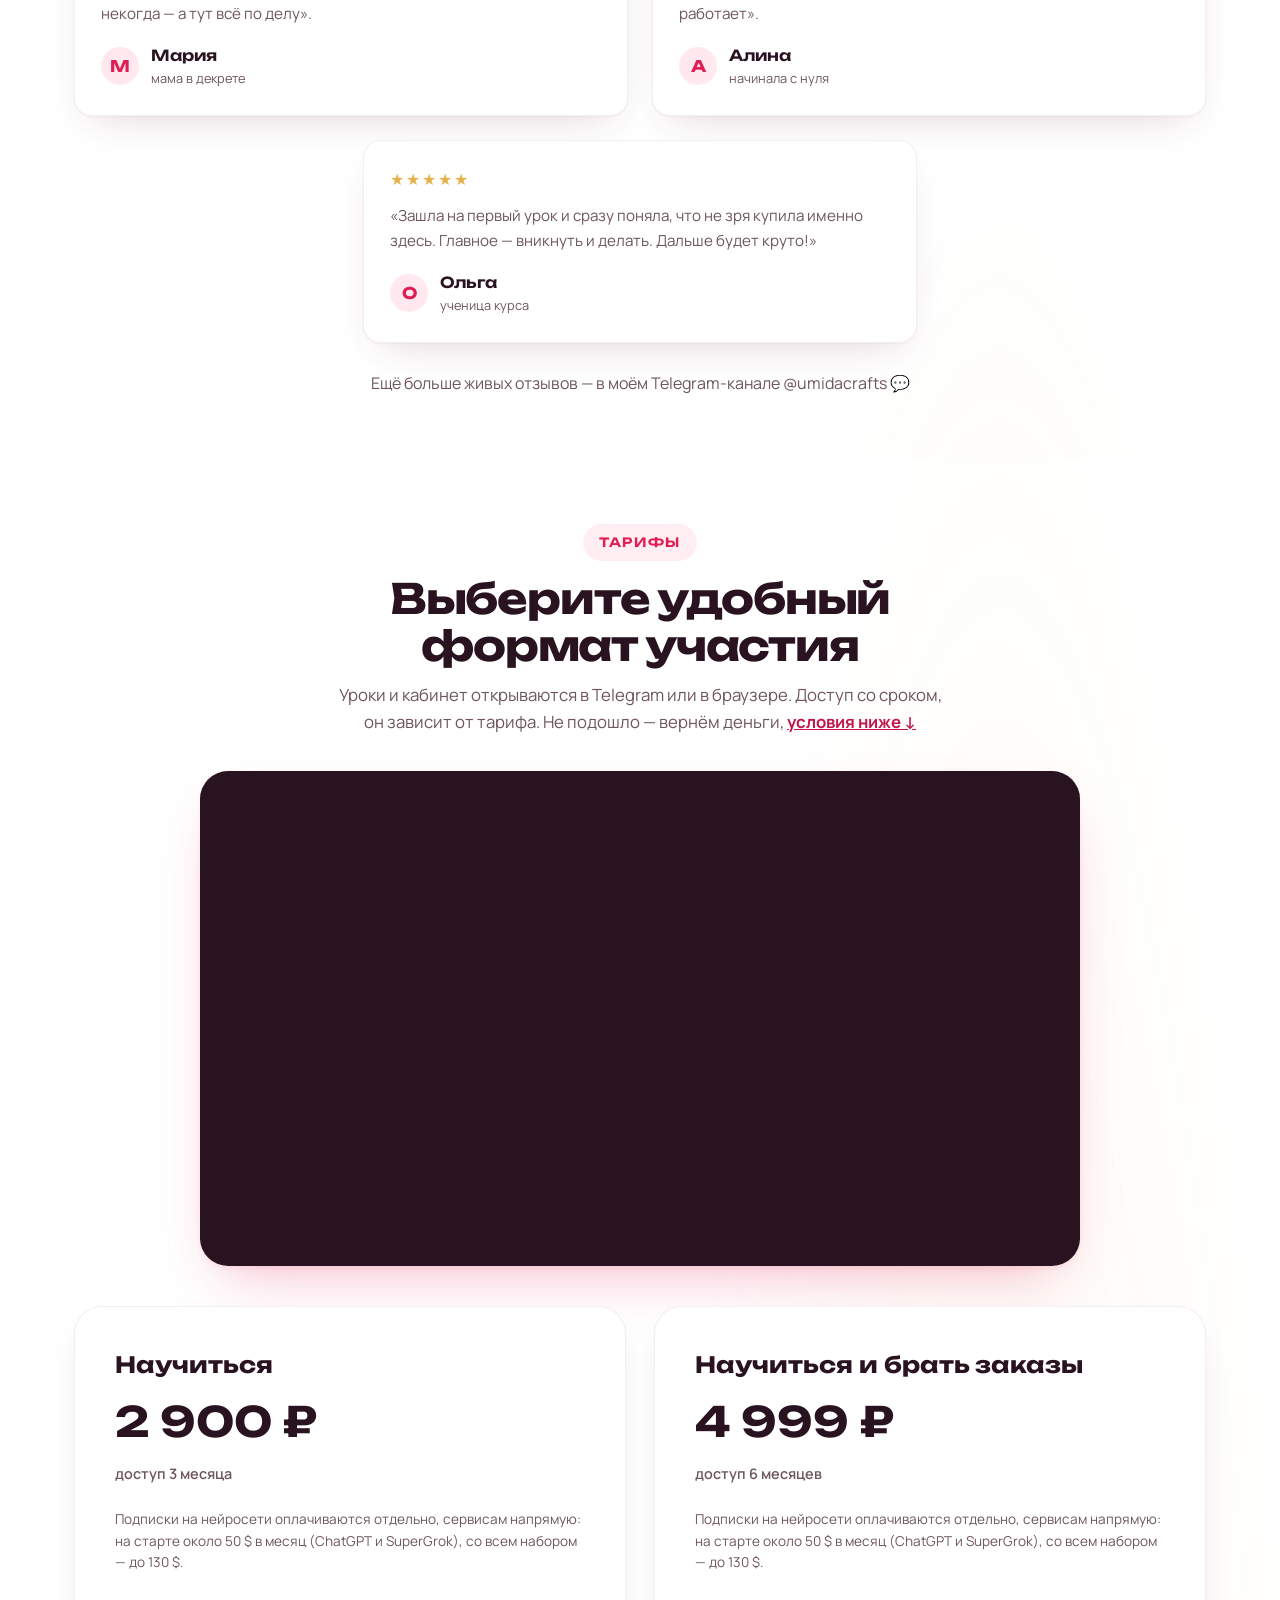
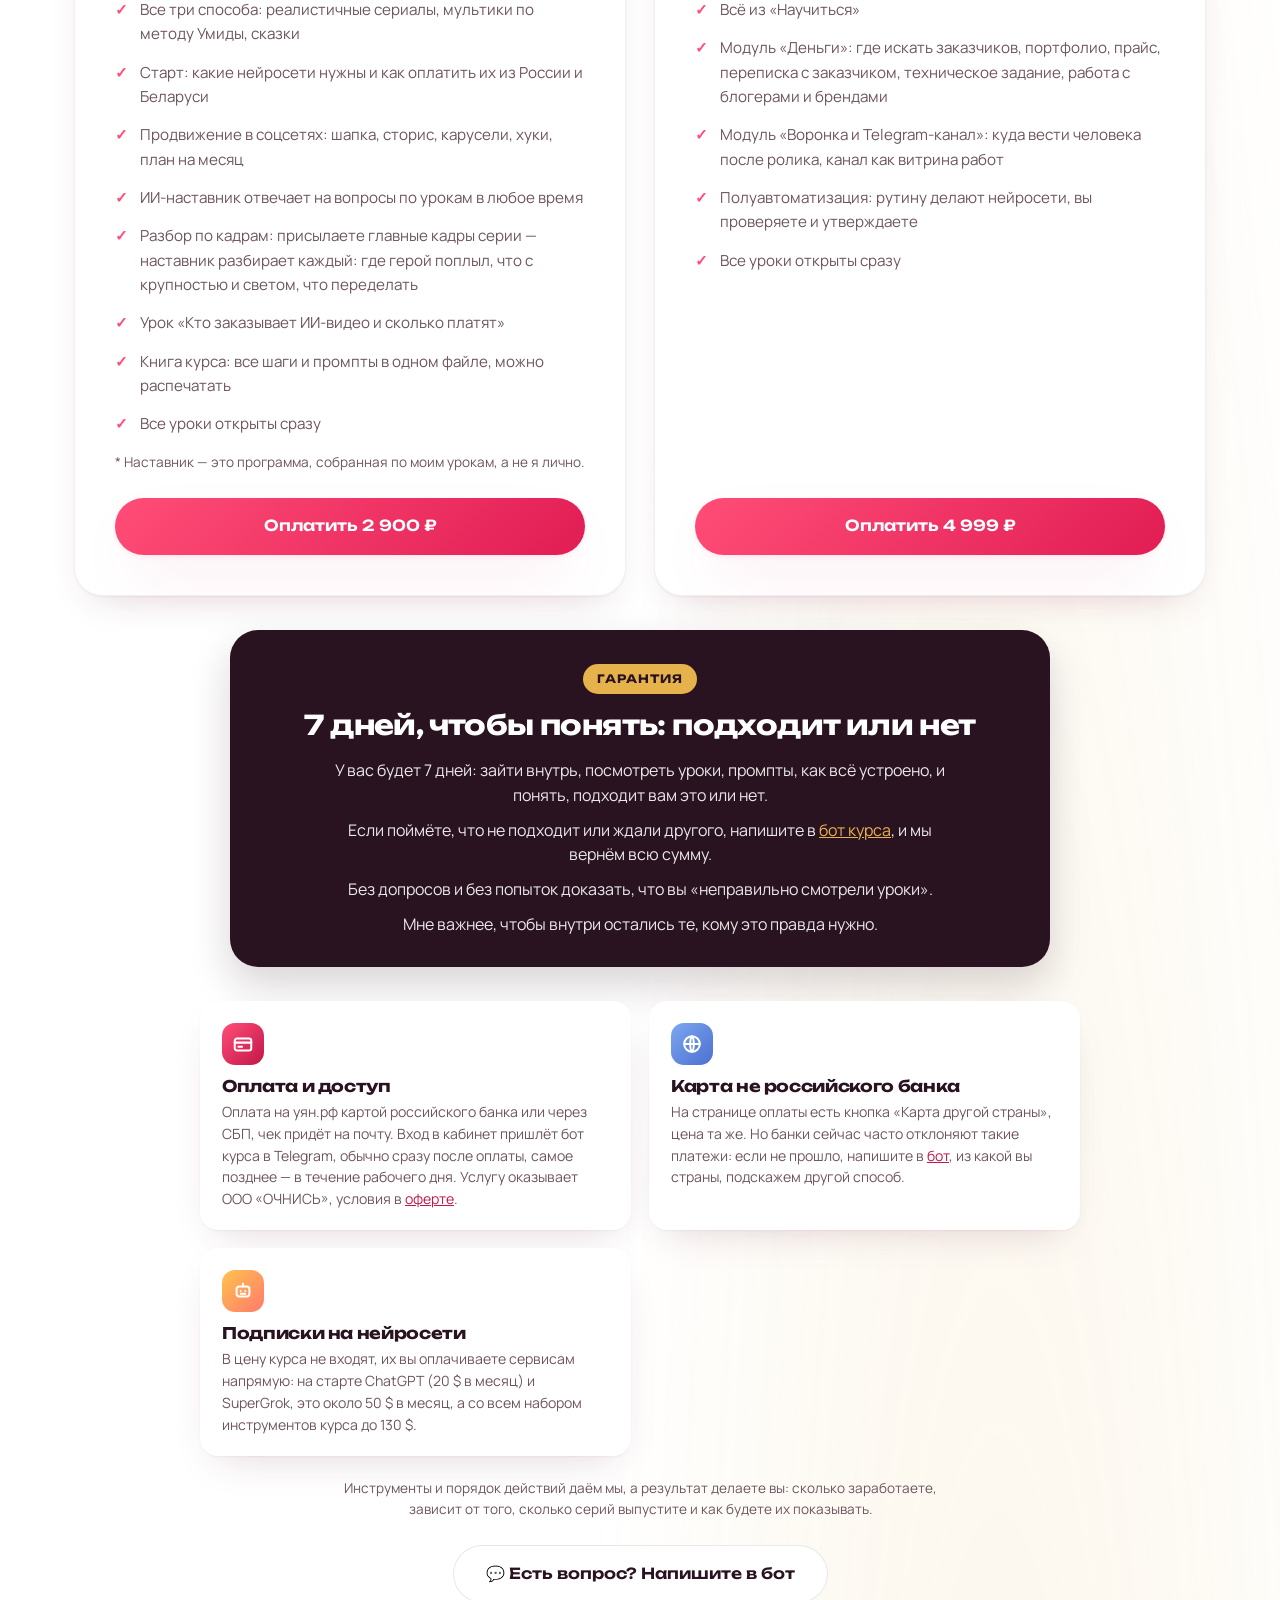
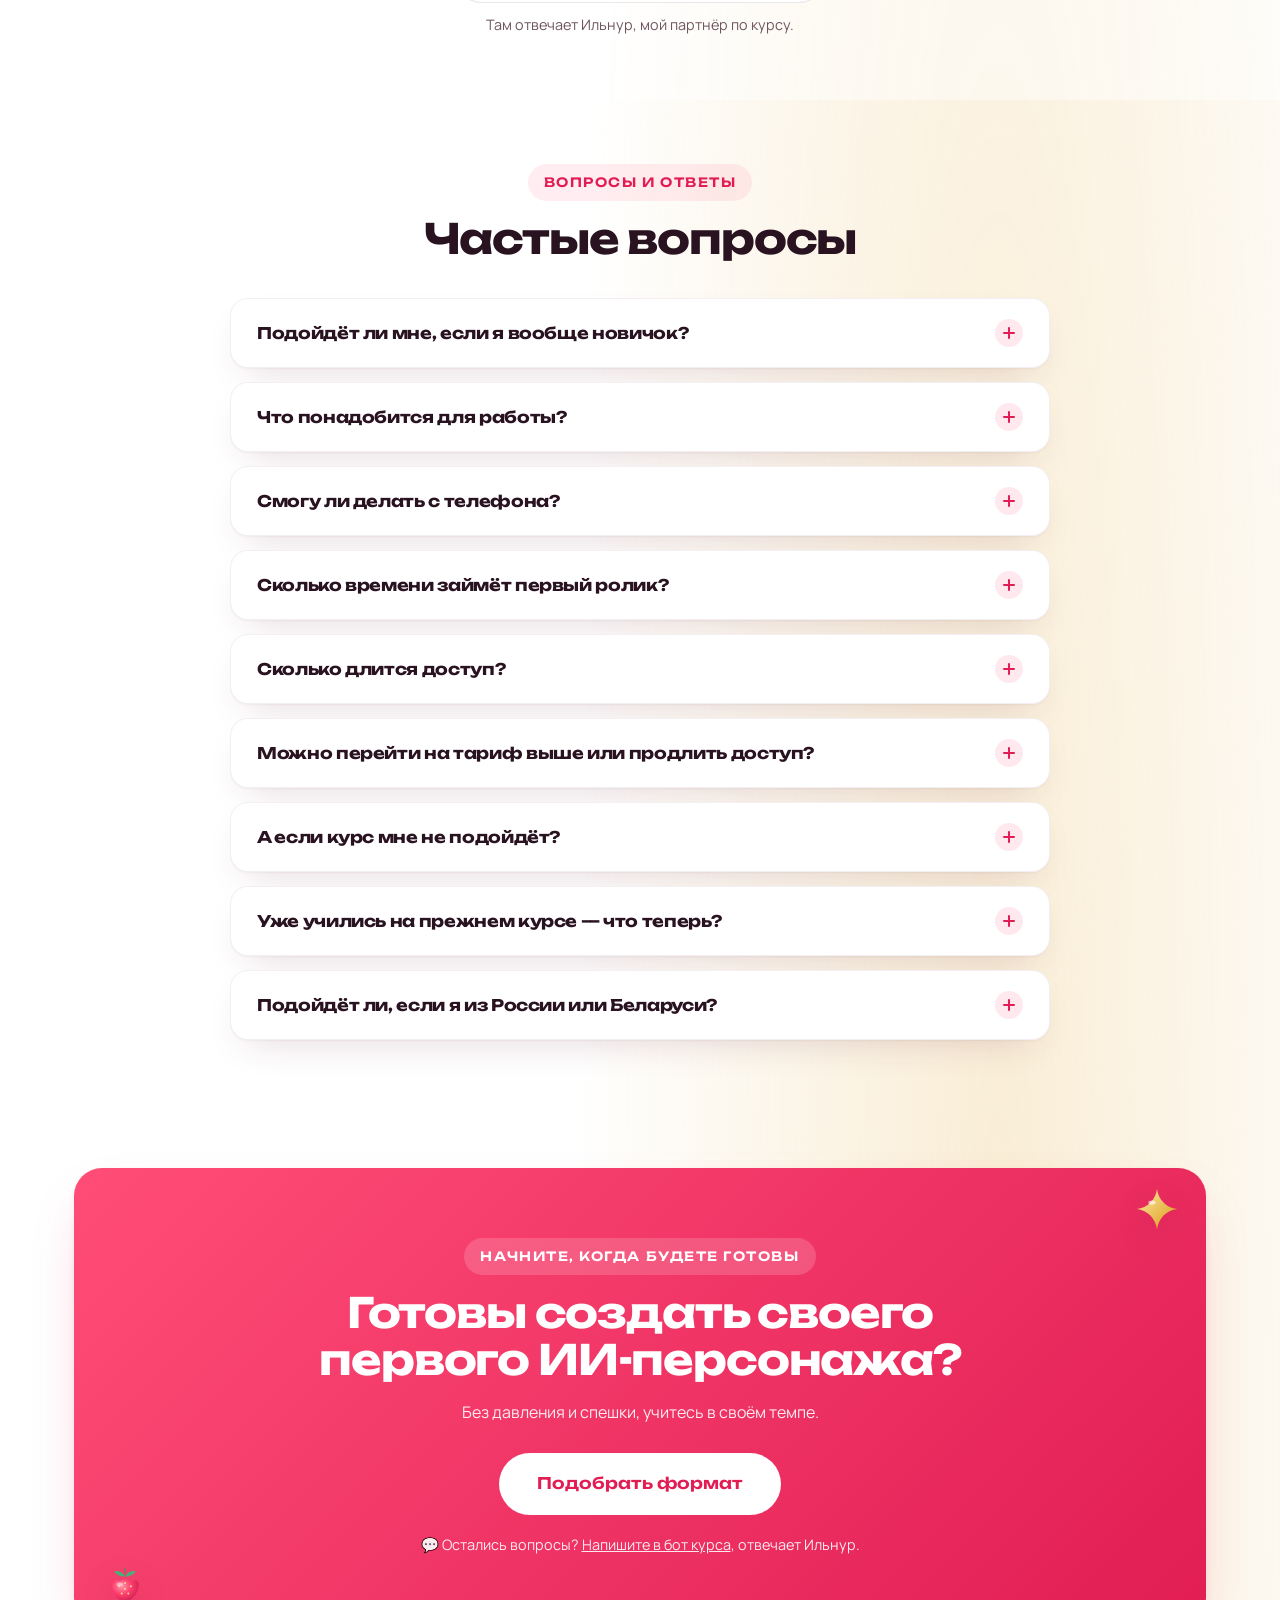
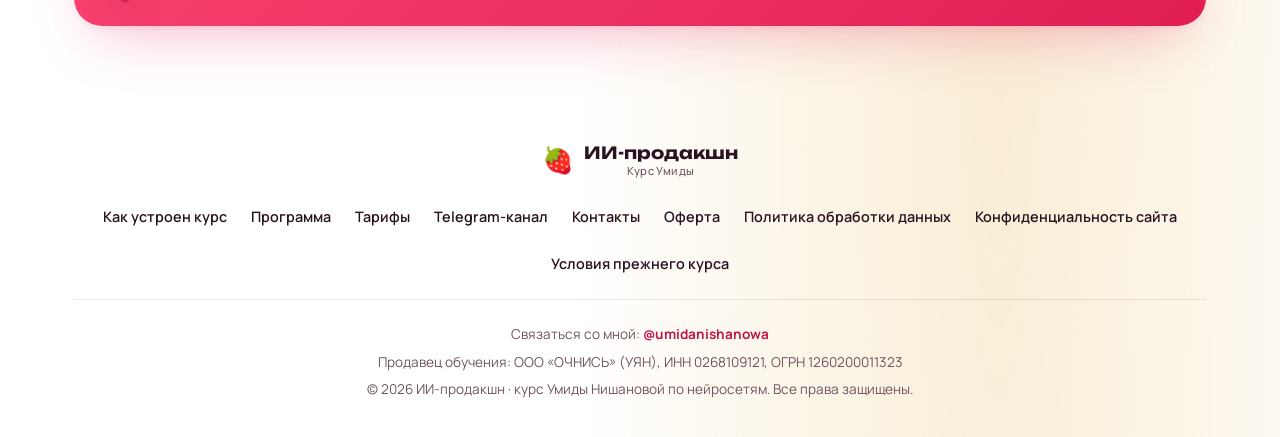
==== commit 04921c7b: "сайт Умиды: страница скидки /skidka/ (31.10, −20 %, таймер до минуты из прайса api) и место под зачё" ====
--- a/index.html
+++ b/index.html
@@ -405,7 +405,7 @@
     <div class="prices">
       <div class="price reveal">
         <div class="pname">Научиться</div>
-        <div class="pcost"><span data-price="multiki_mini">2 900 ₽</span><small>доступ 3 месяца</small></div>
+        <div class="pcost"><span data-price="multiki_mini">2 900 ₽</span><small class="pwas" data-was="multiki_mini" hidden>сейчас вместо <s></s></small><small>доступ 3 месяца</small></div>
         <p class="psubs">Подписки на нейросети оплачиваются отдельно, сервисам напрямую: на старте около 50 $ в месяц (ChatGPT и SuperGrok), со всем набором — до 130 $.</p>
         <ul>
           <li><span class="ck">✓</span>Все три способа: реалистичные сериалы, мультики по методу Умиды, сказки</li>
@@ -422,7 +422,7 @@
       </div>
       <div class="price reveal">
         <div class="pname">Научиться и брать заказы</div>
-        <div class="pcost"><span data-price="multiki_ai">4 999 ₽</span><small>доступ 6 месяцев</small></div>
+        <div class="pcost"><span data-price="multiki_ai">4 999 ₽</span><small class="pwas" data-was="multiki_ai" hidden>сейчас вместо <s></s></small><small>доступ 6 месяцев</small></div>
         <p class="psubs">Подписки на нейросети оплачиваются отдельно, сервисам напрямую: на старте около 50 $ в месяц (ChatGPT и SuperGrok), со всем набором — до 130 $.</p>
         <ul>
           <li><span class="ck">✓</span>Всё из «Научиться»</li>
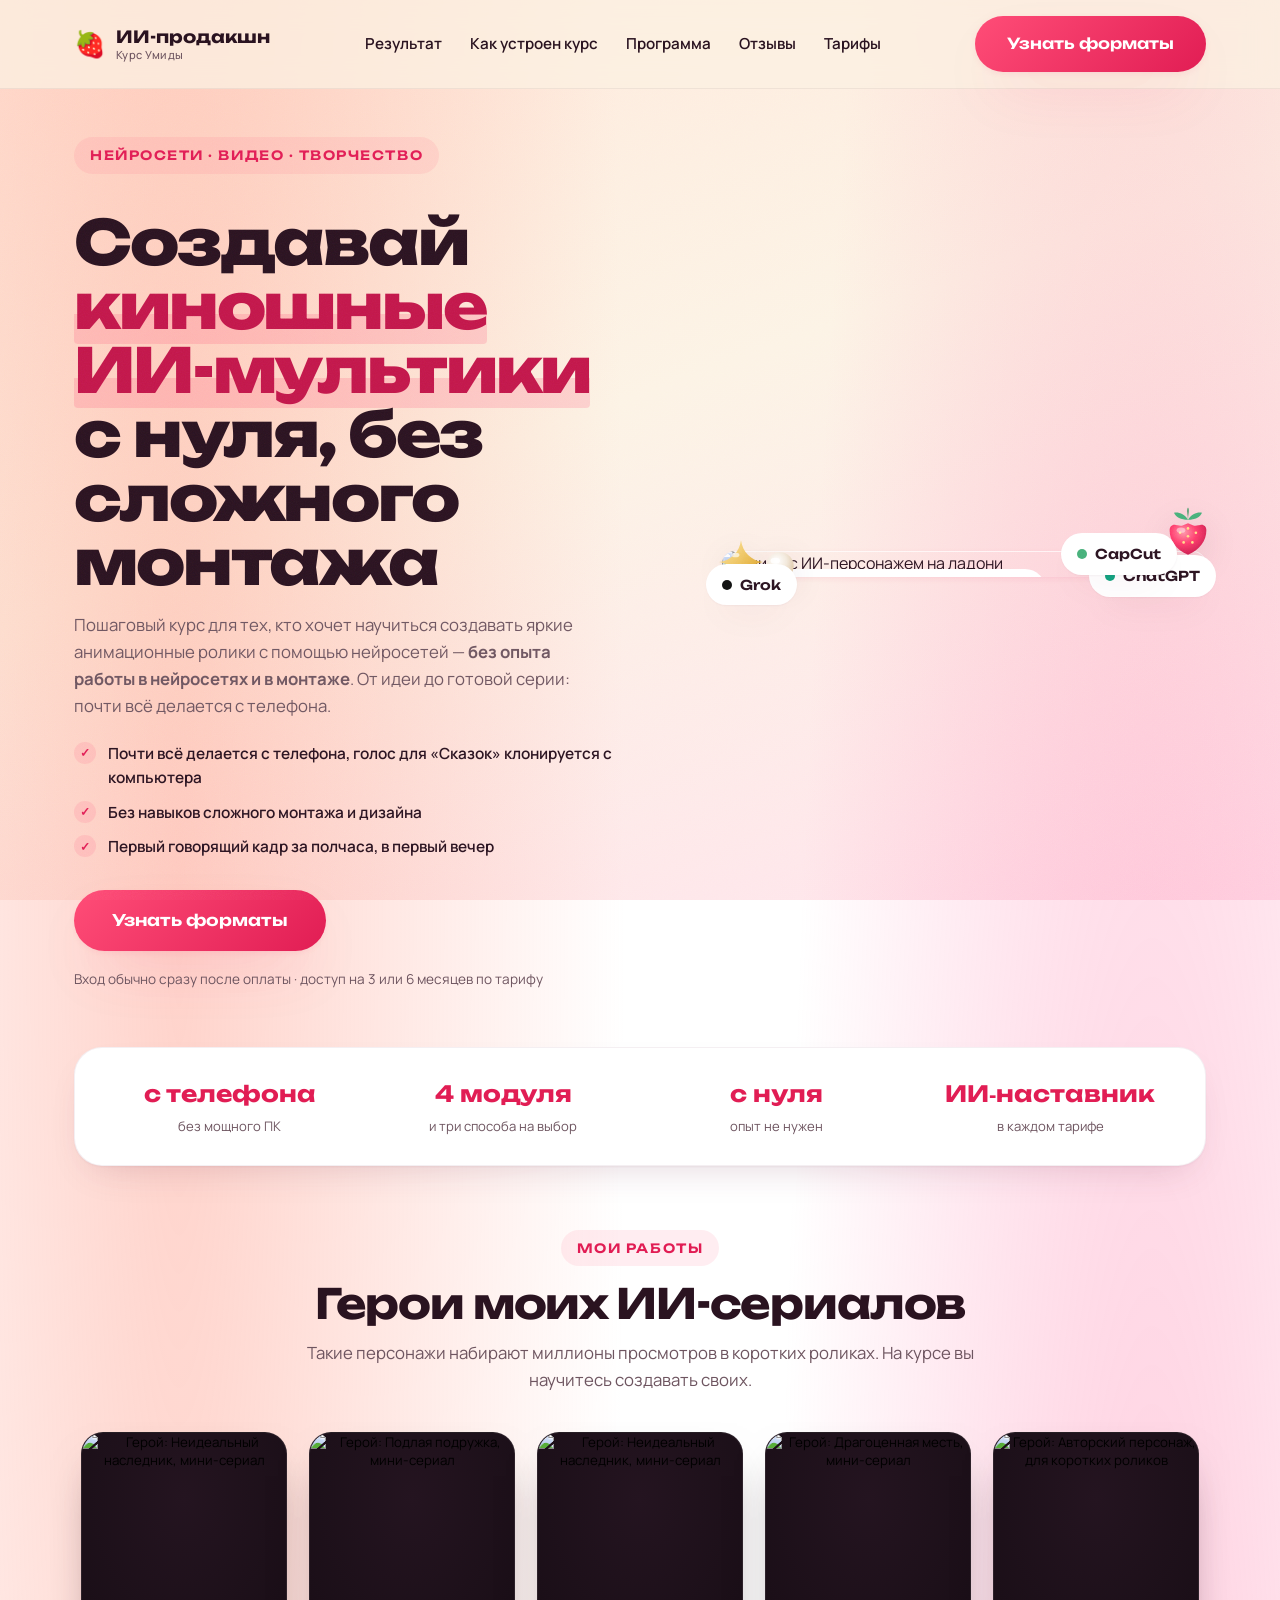
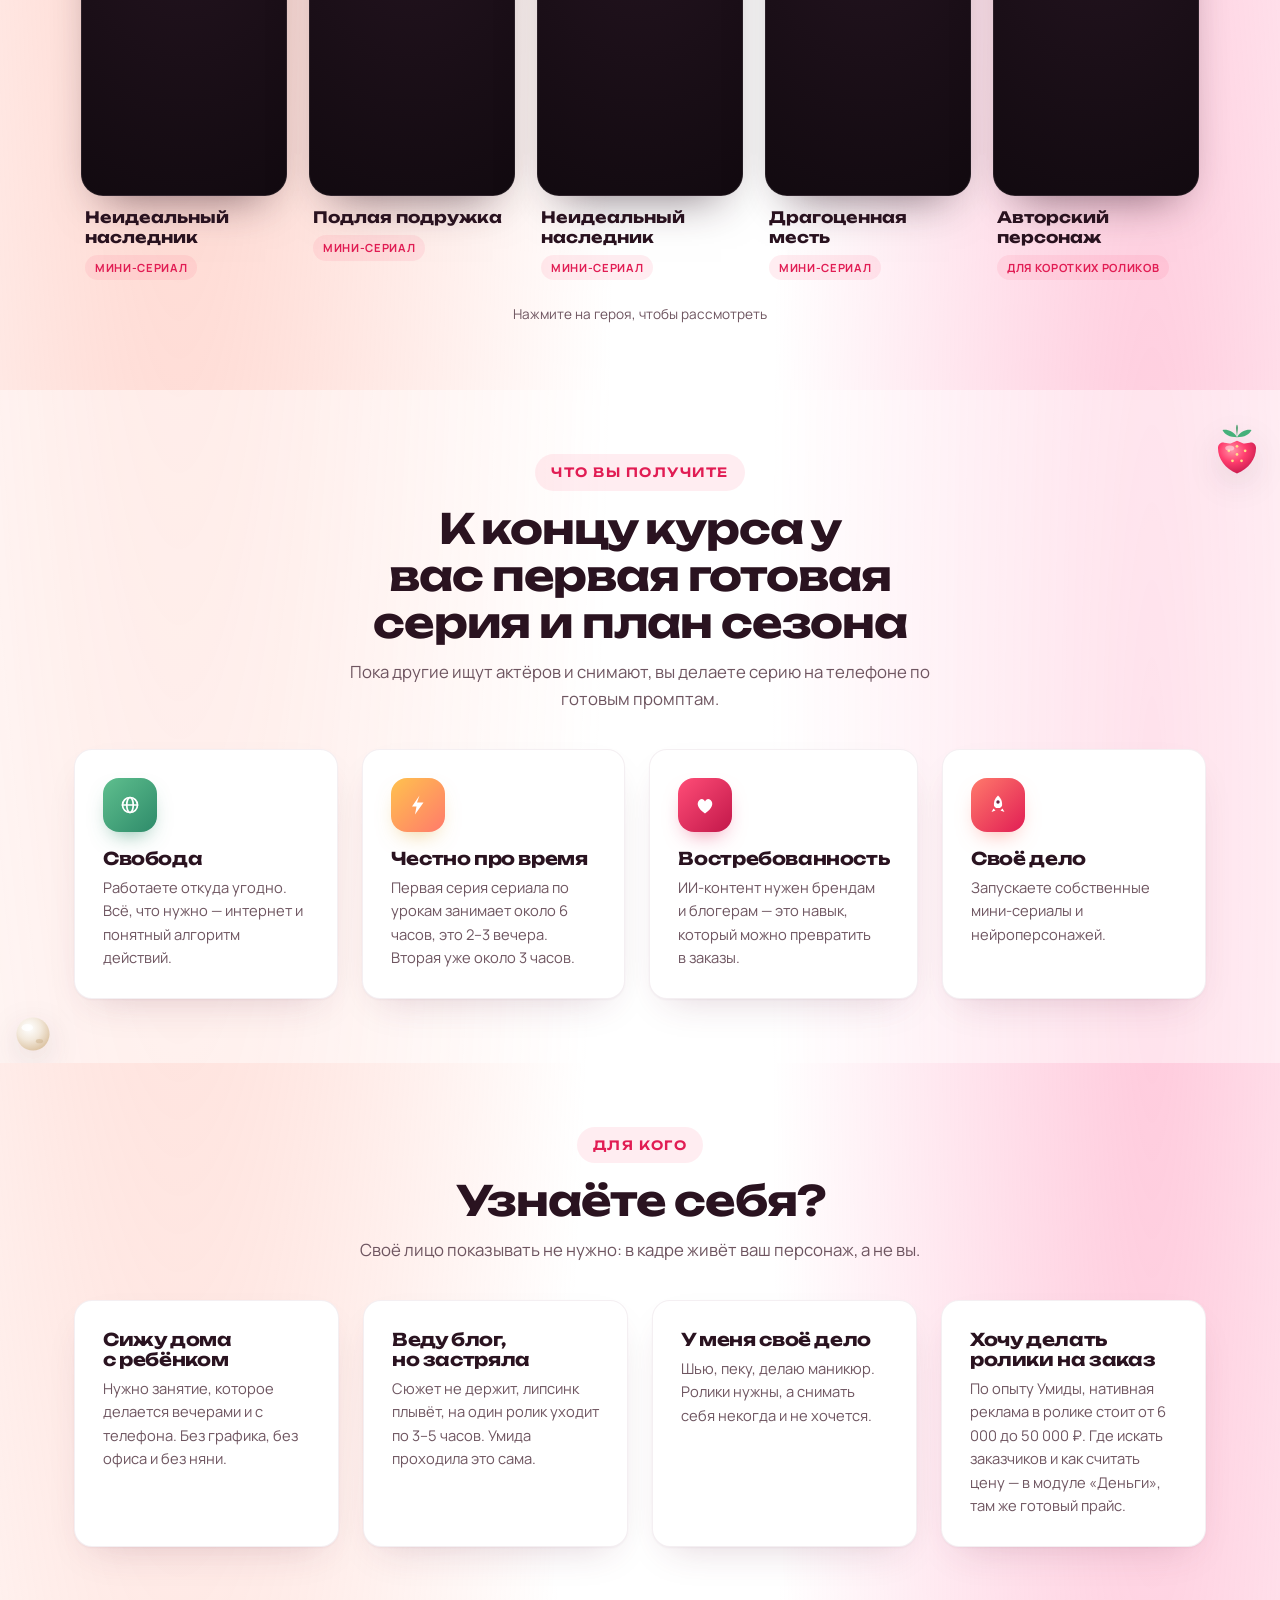
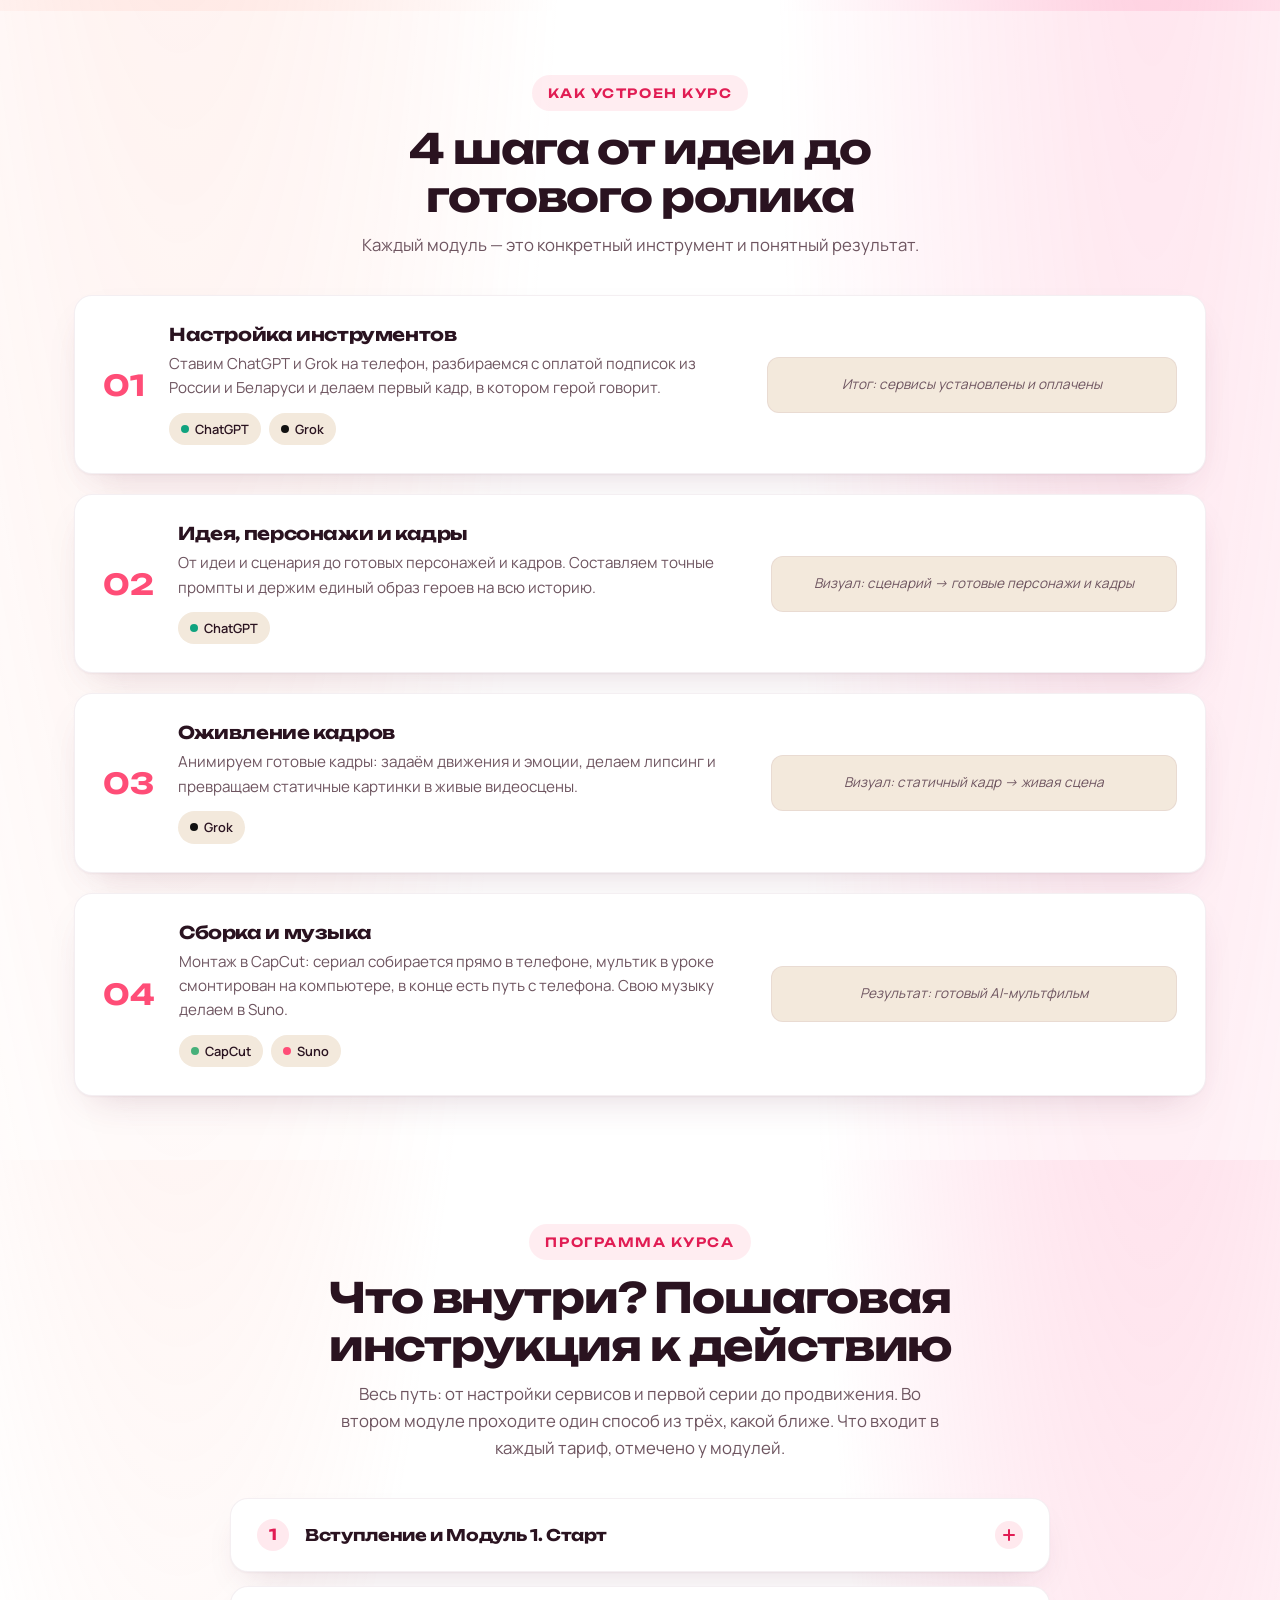
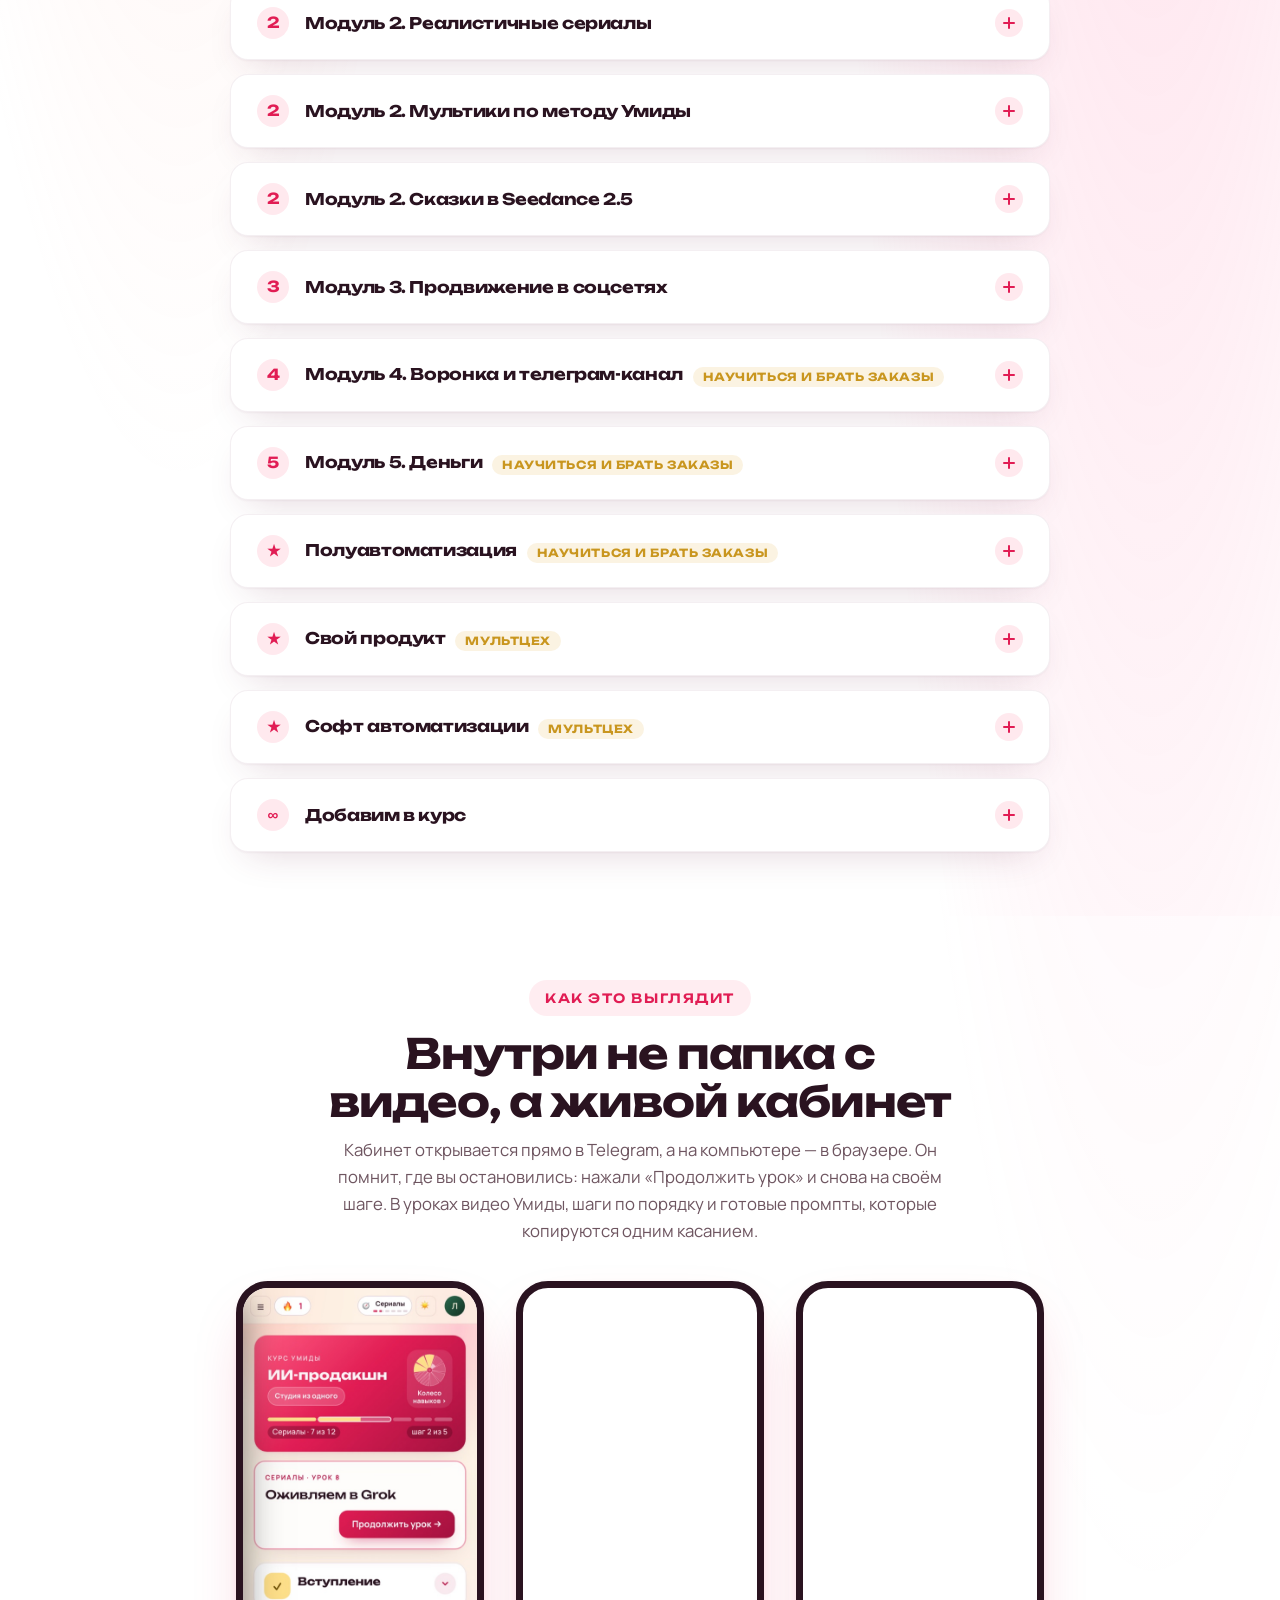
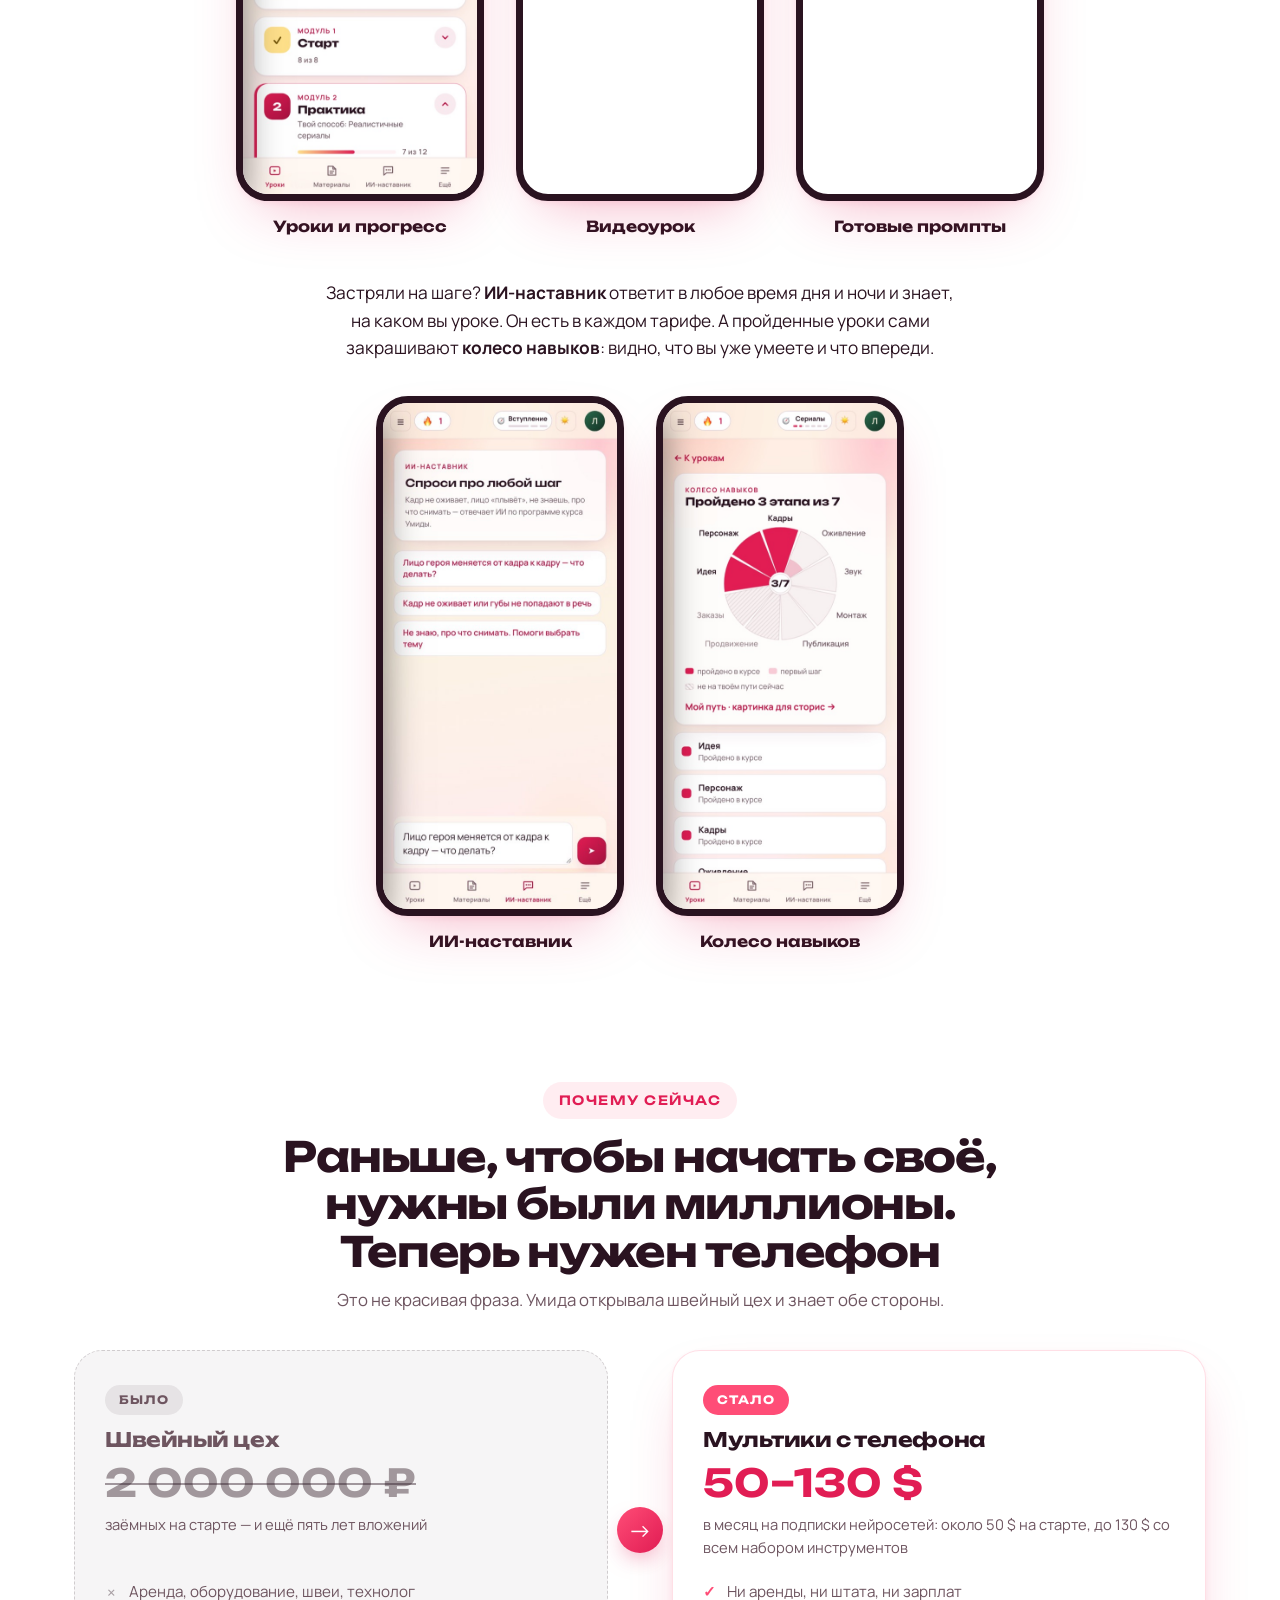
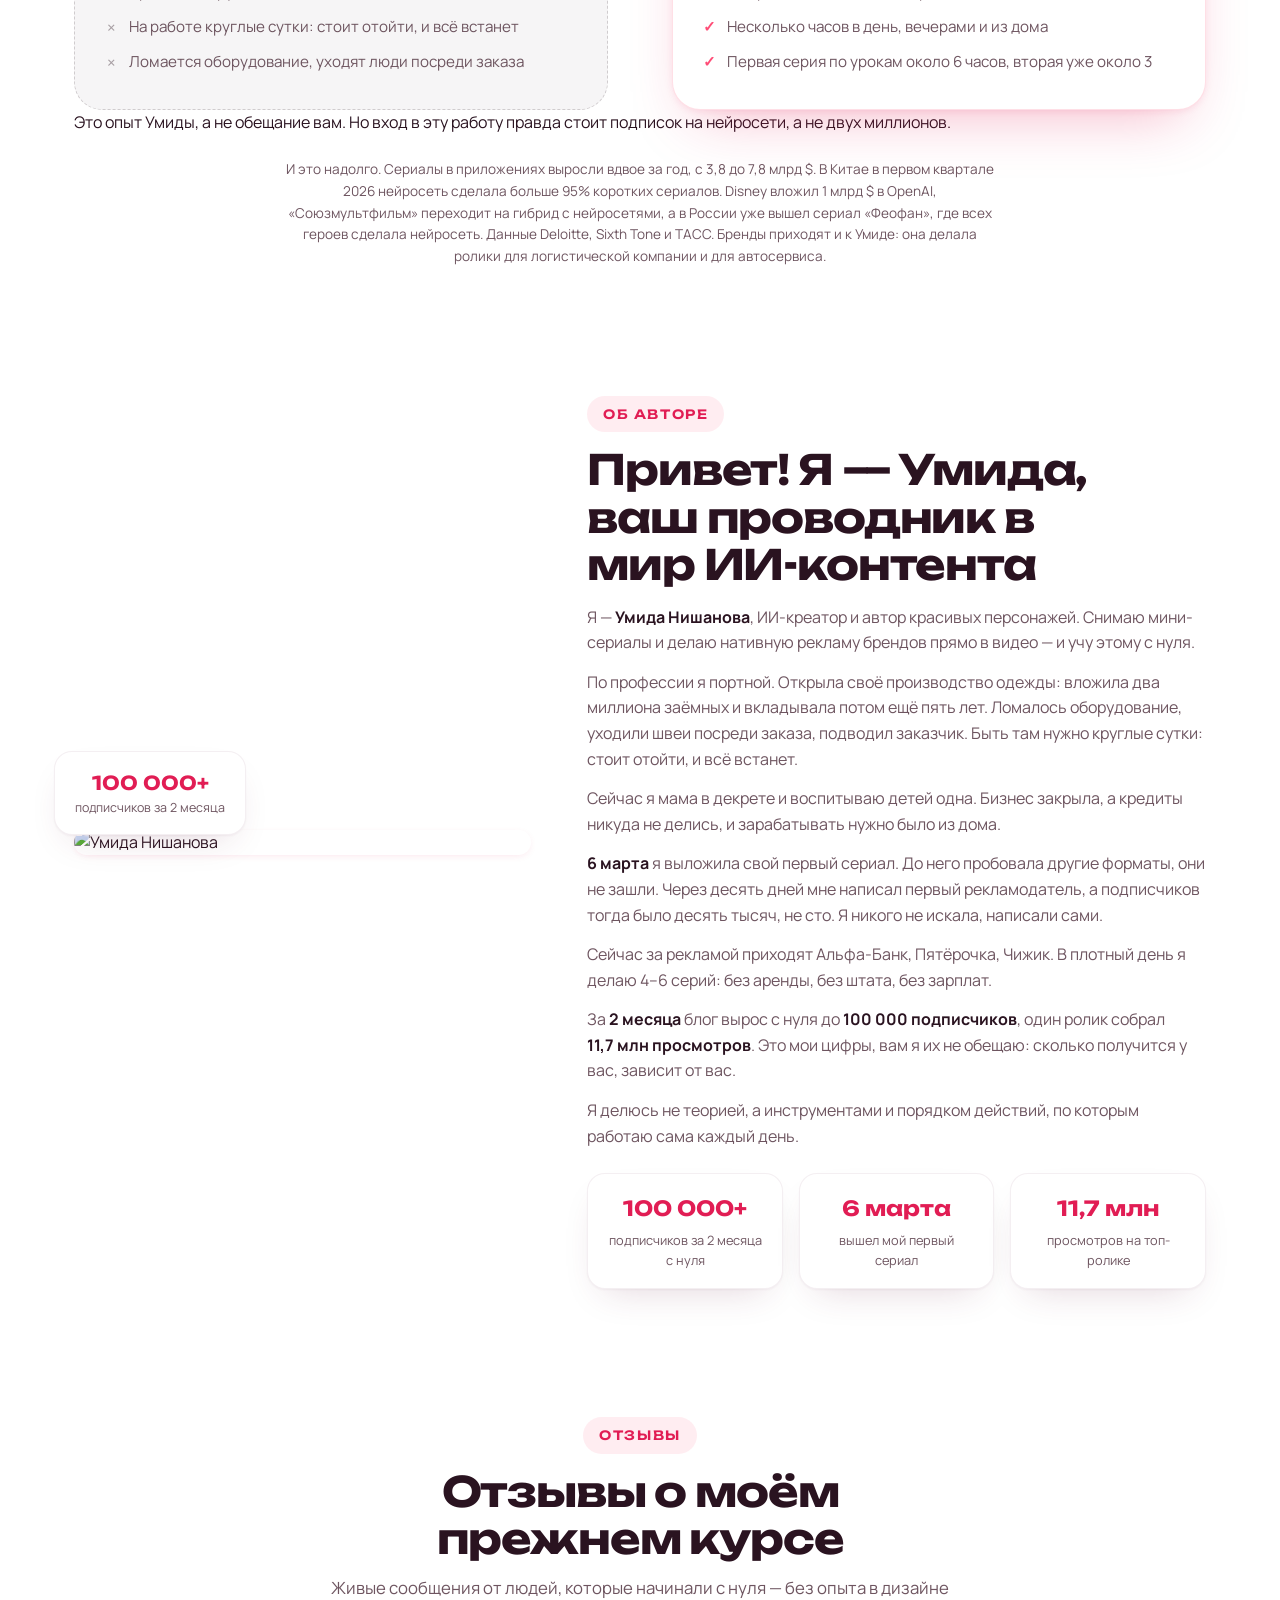
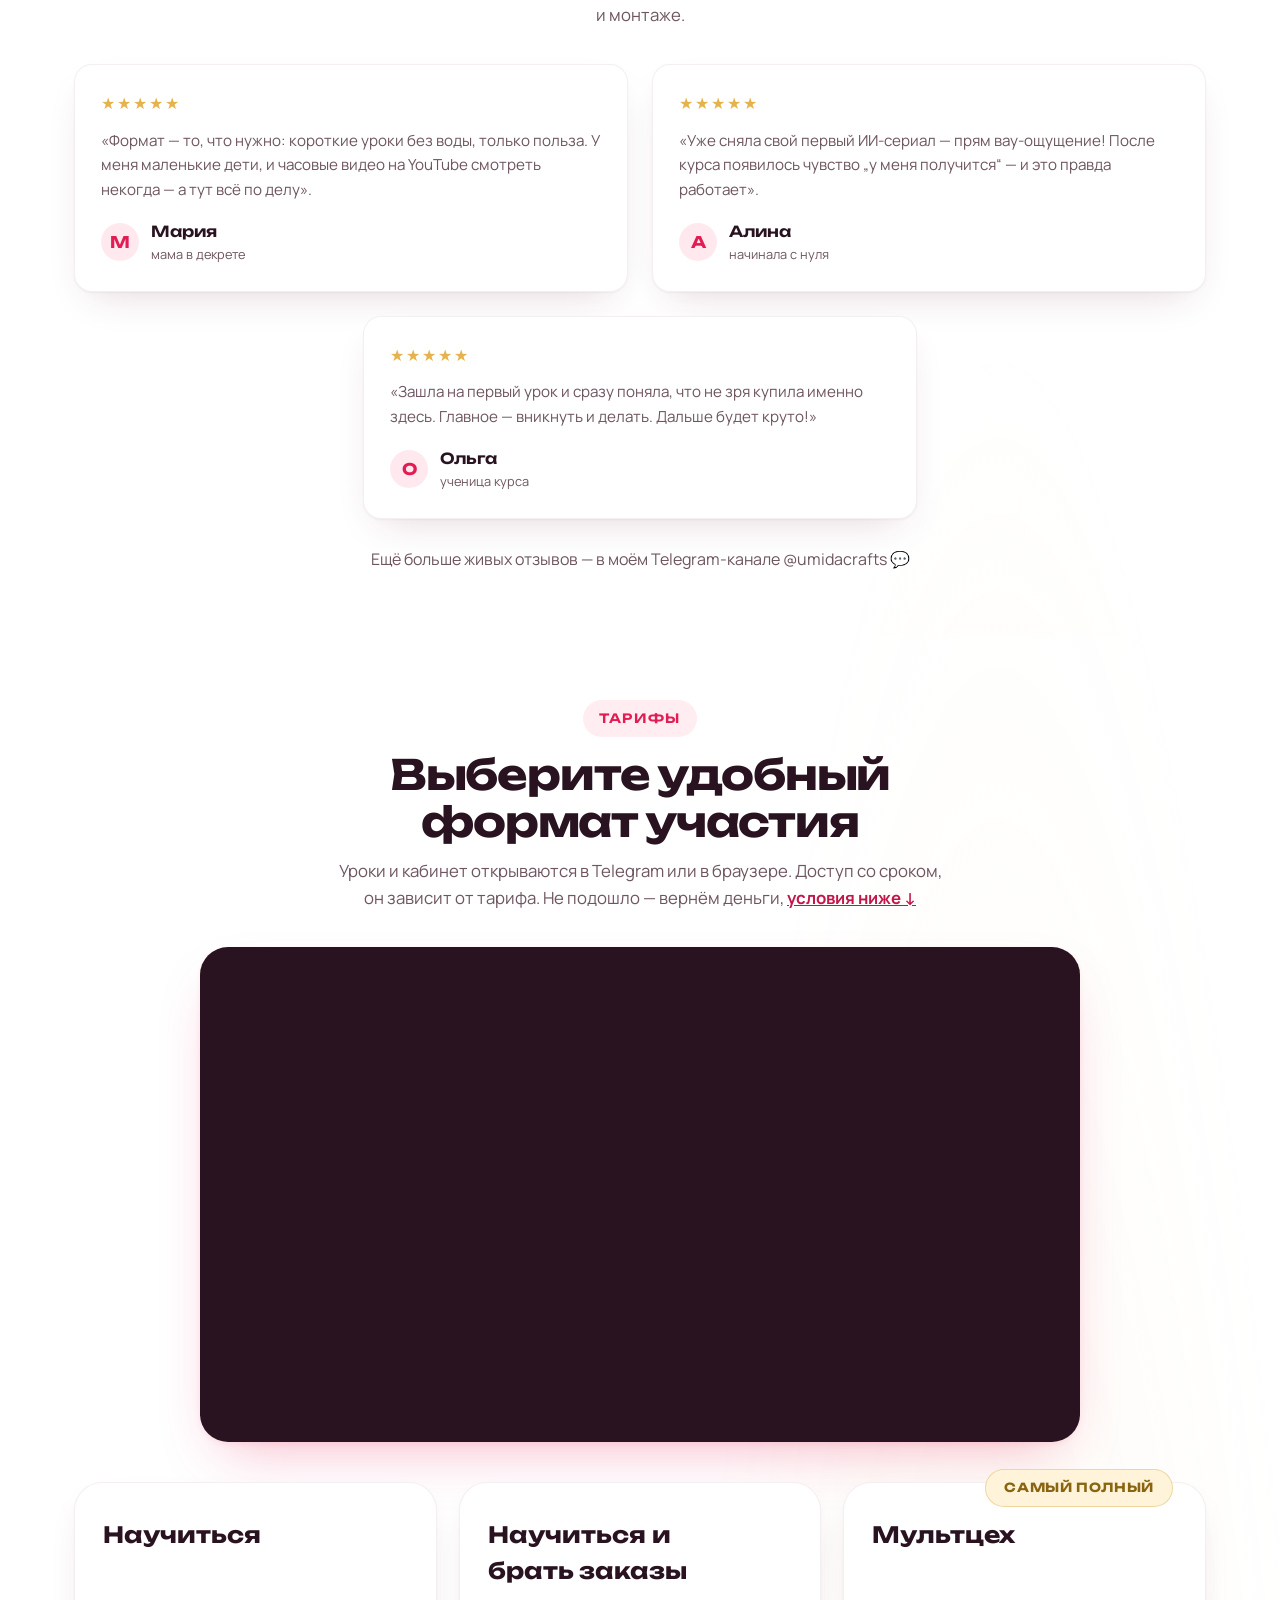
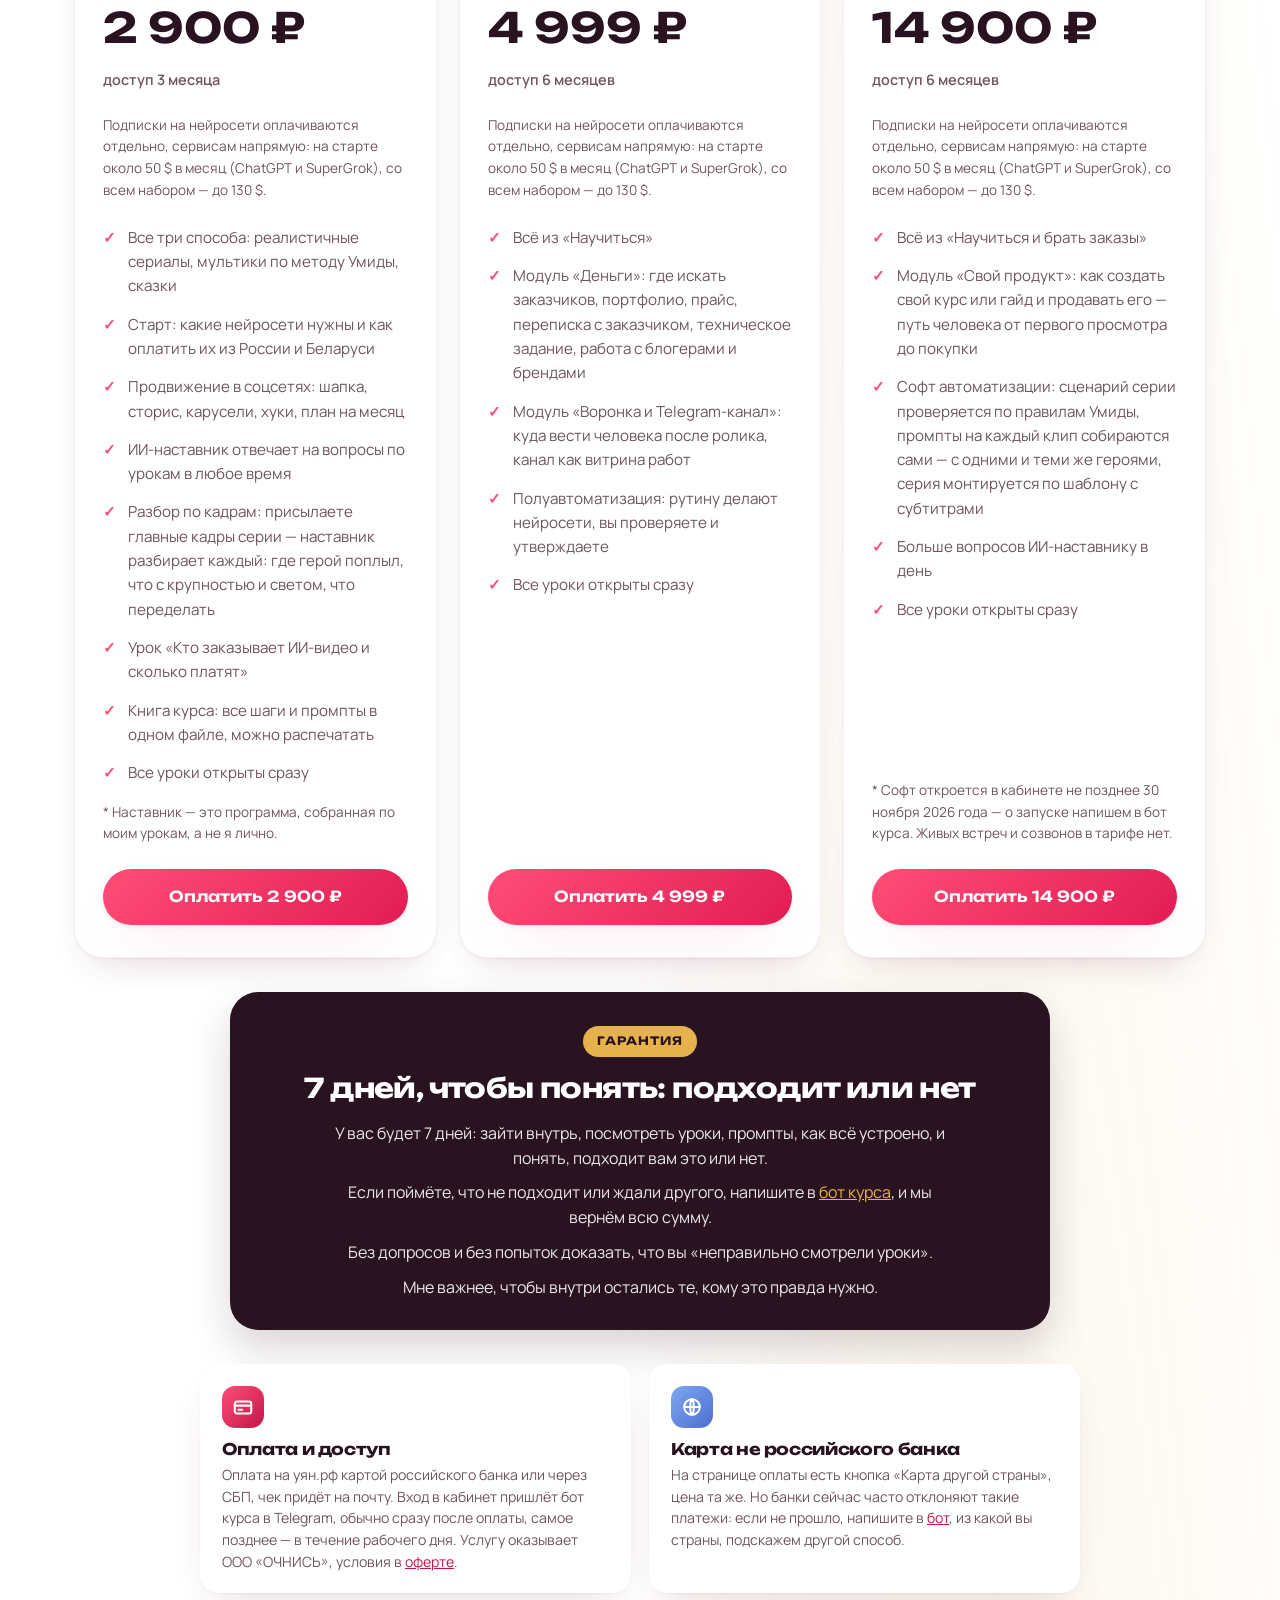
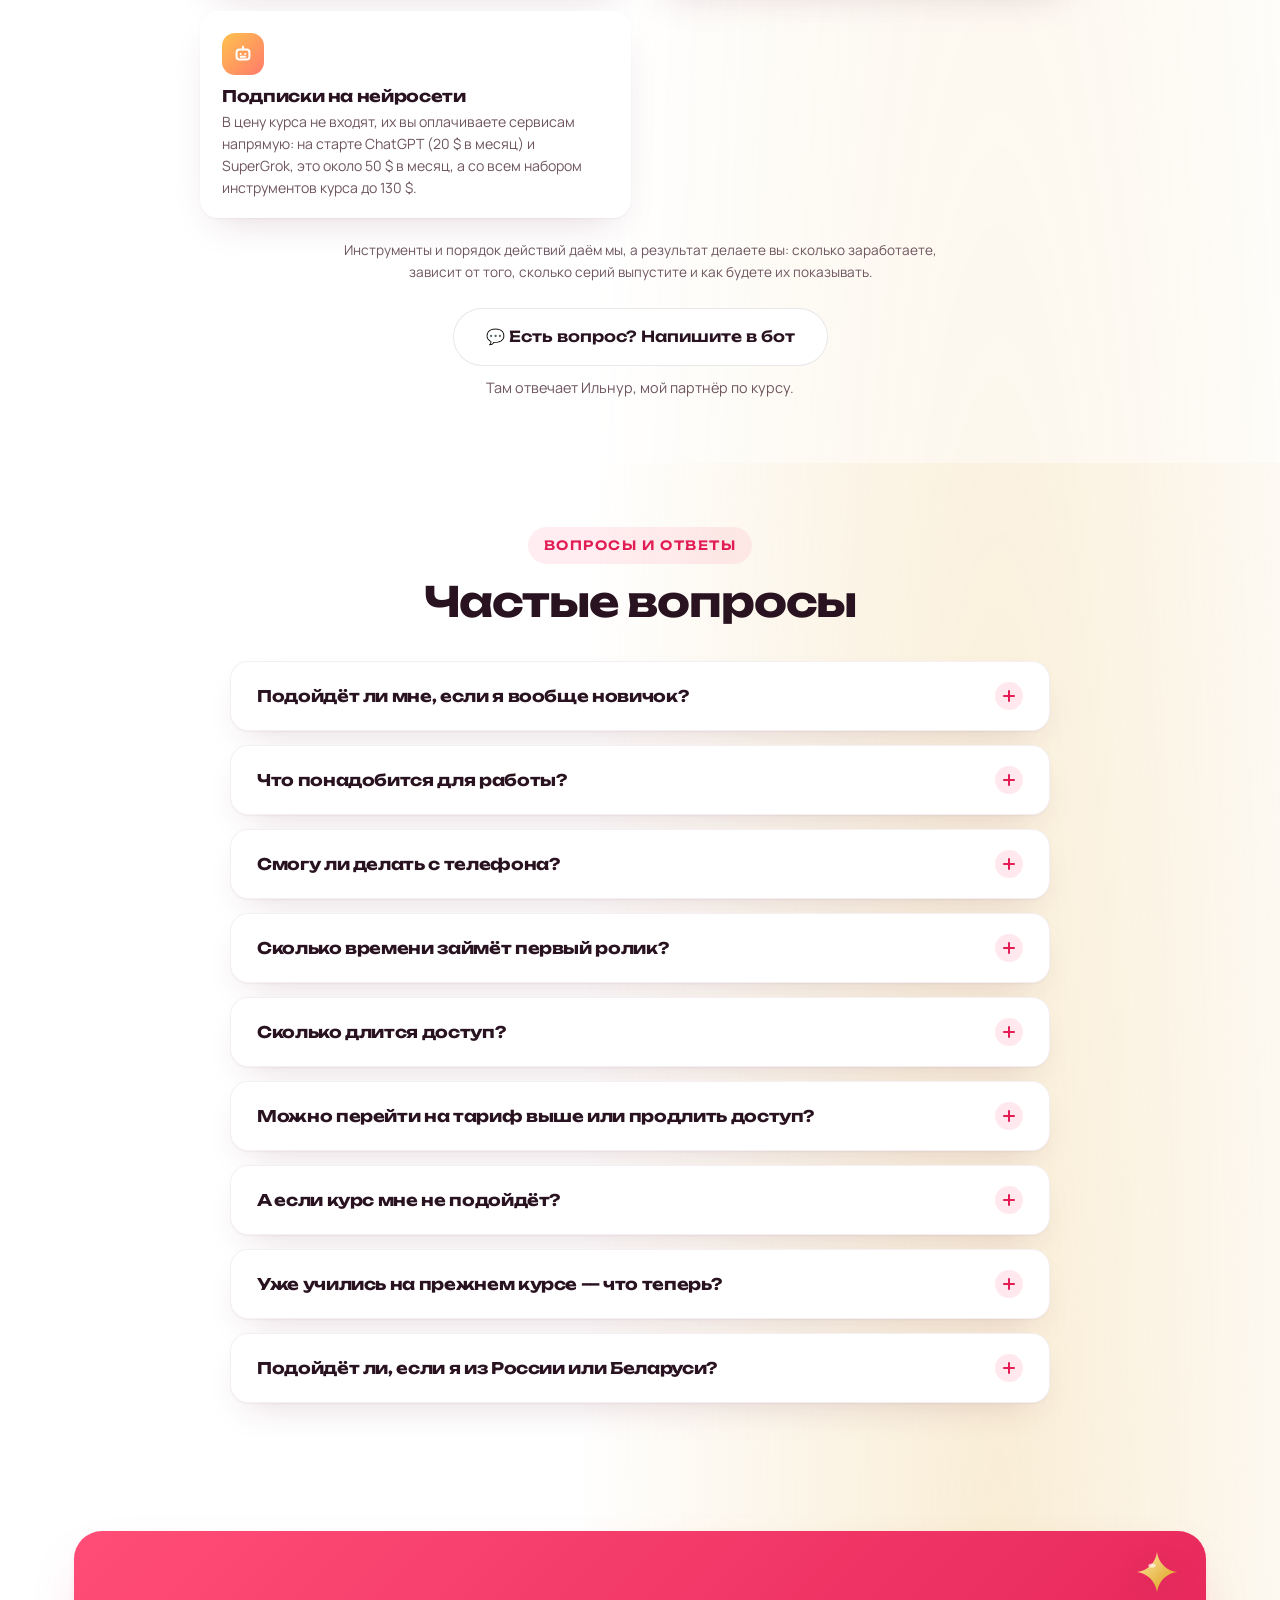
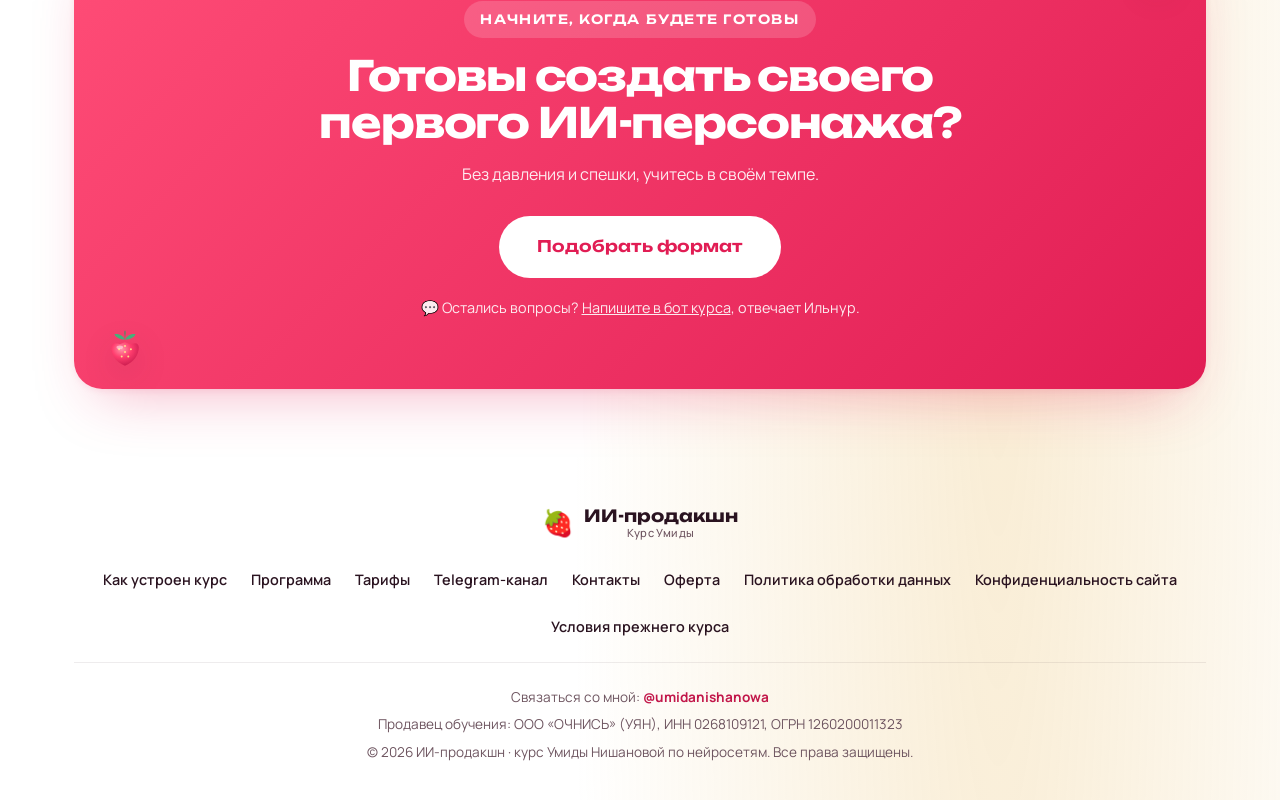
==== commit 76e19a72: "сайт Умиды: третья карточка «Мультцех» 14 900 ₽ на 6 месяцев, «Студия из одного» упразднена 02.11 Ли" ====
--- a/index.html
+++ b/index.html
@@ -16,7 +16,7 @@
 <meta property="og:description" content="Освой нейросети ChatGPT и Grok и монтаж в CapCut с нуля и создавай свои ИИ-сериалы и мультики. Пошаговый курс от Умиды Нишановой.">
 <meta property="og:image" content="https://umidanishanowa.com/assets/img/hero.jpg">
 <meta name="twitter:card" content="summary_large_image">
-<link rel="stylesheet" href="css/styles.css?v=20261023">
+<link rel="stylesheet" href="css/styles.css?v=20261103">
 <!-- Yandex.Metrika (счётчик «Мультики» 113808734, 26.10.2026). Тот же счётчик, что на уян.рф: путь человека
      с сайта курса до страницы оплаты виден одной воронкой. Свои заходы не считаются: из интерфейса Метрики и
      Вебвизора, а также с устройства, открытого один раз с ?nometrika=1. О куках — в Политике обработки данных. -->
@@ -262,21 +262,33 @@
         </div></div>
       <div class="acc reveal"><div class="acc-head"><span class="mnum">4</span><h3>Модуль 4. Воронка и телеграм-канал <span class="mod">Научиться и брать заказы</span></h3><span class="plus"></span></div>
         <div class="acc-body">
-          <p class="lesson">5 уроков · тариф «Научиться и брать заказы»</p>
+          <p class="lesson">5 уроков · с тарифа «Научиться и брать заказы»</p>
           <p class="prog-lead">Ролики приводят людей, но продажа происходит не в них. Этот модуль — про то, куда вести человека после просмотра и что ему там показывать.</p>
           <ul><li>Воронка продаж: путь человека от просмотра до покупки</li><li>Лид-магнит и настройка чат-бота: автоответ по кодовому слову</li><li>Создание и упаковка телеграм-канала</li><li>Какие посты писать и контент-план на месяц</li><li>Отложенный постинг, голосовые, кружки и опросы</li></ul>
         </div></div>
       <div class="acc reveal"><div class="acc-head"><span class="mnum">5</span><h3>Модуль 5. Деньги <span class="mod">Научиться и брать заказы</span></h3><span class="plus"></span></div>
         <div class="acc-body">
-          <p class="lesson">8 уроков · тариф «Научиться и брать заказы» · уроки текстовые</p>
+          <p class="lesson">8 уроков · с тарифа «Научиться и брать заказы» · уроки текстовые</p>
           <p class="prog-lead">Сделали ролик, а кто его заплатит? Этот модуль про заказчиков: где их искать, сколько брать и как не продешевить.</p>
           <ul><li>Где искать первых заказчиков и какие заказы бывают</li><li>Портфолио из работ, которые вы сделаете на курсе</li><li>Сколько брать за ролик, серию и сериал и из чего складывается цена</li><li>Как говорить с клиентом: что спросить до начала работы, чтобы не было сюрпризов</li><li>Техническое задание: бланк из 13 вопросов, чтобы не переделывать бесплатно</li><li>Работа с блогерами и брендами: как предложить себя и договориться о цене</li><li>Партнёрская программа (урок записывается)</li><li>Заработок на телеграм-канале: реклама и партнёрские ссылки (урок записывается)</li></ul>
           <p class="prog-note">Гарантий дохода курс не даёт: сколько заработаете, зависит от того, сколько серий выпустите и как их покажете. А вот порядок, как найти первого заказчика и не продешевить, — в этом модуле.</p>
         </div></div>
       <div class="acc reveal"><div class="acc-head"><span class="mnum">★</span><h3>Полуавтоматизация <span class="mod">Научиться и брать заказы</span></h3><span class="plus"></span></div>
         <div class="acc-body">
-          <p class="lesson">6 уроков · тариф «Научиться и брать заказы» · уроки текстовые</p>
+          <p class="lesson">6 уроков · с тарифа «Научиться и брать заказы» · уроки текстовые</p>
           <ul><li>Карта конвейера: что отдать нейросетям, а что оставить себе</li><li>Библия сериала: новая серия одним сообщением</li><li>Режиссёр серии: промпты на всю серию разом</li><li>Кадры и оживление очередью</li><li>Монтаж по шаблону</li><li>Публикация без рутины</li><li>Генерация, сборка и публикация идут по шаблону, а вы ставите задачу, проверяете и утверждаете. Полностью автоматическое создание роликов курс не обещает</li></ul>
+        </div></div>
+      <div class="acc reveal"><div class="acc-head"><span class="mnum">★</span><h3>Свой продукт <span class="mod">Мультцех</span></h3><span class="plus"></span></div>
+        <div class="acc-body">
+          <p class="lesson">2 урока · тариф «Мультцех» · уроки текстовые</p>
+          <p class="prog-lead">Как создать свой курс или гайд и продавать его: путь человека от первого просмотра до покупки.</p>
+          <ul><li>Свой продукт: как создать курс и продавать его</li><li>Воронка: как человек приходит к покупке</li></ul>
+        </div></div>
+      <div class="acc reveal"><div class="acc-head"><span class="mnum">★</span><h3>Софт автоматизации <span class="mod">Мультцех</span></h3><span class="plus"></span></div>
+        <div class="acc-body">
+          <p class="lesson">Тариф «Мультцех» · откроется в кабинете не позднее 30 ноября 2026 года</p>
+          <ul><li>Сценарий серии проверяется по правилам Умиды, промпты на каждый клип собираются сами — с одними и теми же героями, серия монтируется по шаблону с субтитрами</li></ul>
+          <p class="prog-note">О&nbsp;запуске напишем в бот курса.</p>
         </div></div>
       <div class="acc reveal"><div class="acc-head"><span class="mnum">∞</span><h3>Добавим в курс</h3><span class="plus"></span></div>
         <div class="acc-body"><ul><li>Три урока: «Публикация» в сериалах, «Персонажи» и «Первая серия: три блока» в мультиках. Курс проходится и без них. В кабинете каждое такое место помечено</li><li>Два последних урока модуля «Деньги»: партнёрская программа и заработок на телеграм-канале</li><li>Когда откроются, сообщим в боте курса</li></ul></div></div>
@@ -398,11 +410,13 @@
          видно: пустой плеер не показываем. Вставить видео — одна правка: id из ссылки Kinescope (kinescope.io/<id>) в
          data-kinescope ниже, плеер соберёт js/script.js. -->
     <div class="sales-video reveal" id="video" data-kinescope="vrZviwqxBwmNf5UqX8rdsz" hidden></div>
-    <!-- Две карточки вместо четырёх (линейка 22.10.2026): одинаковые по весу, у второй — спокойный ярлык без «популярный».
-         Тексты — дословно из контракта выкатки (как на странице оплаты и в боте). «Мультцех» заморожен 22.10 и не
-         продаётся, «Студия из одного» заморожена 23.10 (не предлагаем). Гарантия — отдельным блоком под карточками,
-         подписки — рядом с ценой. -->
-    <div class="prices">
+    <!-- Три карточки (линейка 03.11.2026): «Научиться» 2 900 · «Научиться и брать заказы» 4 999 · «Мультцех» 14 900.
+         «Студия из одного» упразднена 02.11 и влита в «Мультцех»: на сайте её нет и не будет. Тексты — дословно из
+         контракта выкатки 03.11 (как на странице оплаты и в боте). У третьей — спокойный ярлык «Самый полный», без
+         «хит», «выгодно», «популярный». Цены — из прайса api (js/prices.js); пока api «Мультцех» не отдаёт, карточка
+         показывает 14 900 ₽ из разметки и не прячется. Гарантия — отдельным блоком под карточками, подписки — рядом
+         с ценой. Три в ряд — на компьютере от 1040 px (css: .prices-3), уже — столбиком. -->
+    <div class="prices prices-3">
       <div class="price reveal">
         <div class="pname">Научиться</div>
         <div class="pcost"><span data-price="multiki_mini">2 900 ₽</span><small class="pwas" data-was="multiki_mini" hidden>сейчас вместо <s></s></small><small>доступ 3 месяца</small></div>
@@ -433,6 +447,21 @@
         </ul>
         <a class="btn" data-pay="multiki_ai" href="https://xn--m1al0b.xn--p1ai/multiki.html?tier=multiki_ai&amp;cp=site&amp;src=umida_site" target="_blank" rel="noopener"><span>Оплатить <span data-price="multiki_ai">4 999 ₽</span></span></a>
       </div>
+      <div class="price reveal">
+        <span class="tag">Самый полный</span>
+        <div class="pname">Мультцех</div>
+        <div class="pcost"><span data-price="multiki_flow">14 900 ₽</span><small class="pwas" data-was="multiki_flow" hidden>сейчас вместо <s></s></small><small>доступ 6 месяцев</small></div>
+        <p class="psubs">Подписки на нейросети оплачиваются отдельно, сервисам напрямую: на старте около 50 $ в месяц (ChatGPT и SuperGrok), со всем набором — до 130 $.</p>
+        <ul>
+          <li><span class="ck">✓</span>Всё из «Научиться и брать заказы»</li>
+          <li><span class="ck">✓</span>Модуль «Свой продукт»: как создать свой курс или гайд и продавать его — путь человека от первого просмотра до покупки</li>
+          <li><span class="ck">✓</span>Софт автоматизации: сценарий серии проверяется по правилам Умиды, промпты на каждый клип собираются сами — с одними и теми же героями, серия монтируется по шаблону с субтитрами</li>
+          <li><span class="ck">✓</span>Больше вопросов ИИ-наставнику в день</li>
+          <li><span class="ck">✓</span>Все уроки открыты сразу</li>
+        </ul>
+        <p class="pstar">* Софт откроется в кабинете не позднее 30 ноября 2026 года — о запуске напишем в бот курса. Живых встреч и созвонов в тарифе нет.</p>
+        <a class="btn" data-pay="multiki_flow" href="https://xn--m1al0b.xn--p1ai/multiki.html?tier=multiki_flow&amp;cp=site&amp;src=umida_site" target="_blank" rel="noopener"><span>Оплатить <span data-price="multiki_flow">14 900 ₽</span></span></a>
+      </div>
     </div>
     <!-- Гарантия отдельным блоком (Ильнур 23.10, образец — страница практикума Сердитова; текст свой, голос Умиды, на «вы»).
          Юридическая часть (после 7 дней — ст. 32 ЗоЗПП, книга с 8-го дня) — только в оферте ред. 14. -->
@@ -471,7 +500,7 @@
       <div class="acc reveal"><div class="acc-head"><h3 style="margin:0">Сколько времени займёт первый ролик?</h3><span class="plus"></span></div>
         <div class="acc-body"><ul><li>Первая серия сериала по урокам занимает около 6 часов, это 2–3 вечера. Первая серия мультика около 4–4,5 часа плюс время, пока нейросеть считает. Вторая серия быстрее: герои и локации уже есть.</li></ul></div></div>
       <div class="acc reveal"><div class="acc-head"><h3 style="margin:0">Сколько длится доступ?</h3><span class="plus"></span></div>
-        <div class="acc-body"><ul><li>«Научиться» на 3 месяца, «Научиться и брать заказы» на 6. Пока срок идёт, можно перейти на тариф выше и доплатить разницу. Когда срок закончится, свой тариф можно продлить за 990 ₽ на 3 месяца.</li></ul></div></div>
+        <div class="acc-body"><ul><li>«Научиться» на 3 месяца, «Научиться и брать заказы» и «Мультцех» на 6. Уже учитесь на «Научиться» или «Научиться и брать заказы»? На «Мультцех» можно перейти, доплатив разницу, — напишите в <a href="https://t.me/MULTIKIAI_BOT?start=cp_site" target="_blank" rel="noopener">бот курса</a>, посчитаем. Когда срок закончится, свой тариф можно продлить за 990 ₽ на 3 месяца.</li></ul></div></div>
       <div class="acc reveal"><div class="acc-head"><h3 style="margin:0">Можно перейти на тариф выше или продлить доступ?</h3><span class="plus"></span></div>
         <div class="acc-body"><ul><li>Да. Перейти на тариф выше можно в любой момент, пока действует доступ: напишите в бот — посчитаем доплату. Там же можно продлить доступ: 990 ₽ ещё на 3 месяца.</li></ul></div></div>
       <div class="acc reveal"><div class="acc-head"><h3 style="margin:0">А если курс мне не подойдёт?</h3><span class="plus"></span></div>
@@ -533,7 +562,7 @@
 </dialog>
 <script src="js/script.js?v=20261022"></script>
 <script src="js/viewer.js?v=20261009" defer></script>
-<script src="js/prices.js?v=20261023" defer></script>
+<script src="js/prices.js?v=20261103" defer></script>
 <!-- Маячок просмотра продающего видео (23.10.2026, бот курса): работает только у пришедших из бота — по подписи во
      фрагменте адреса; остальным плеер ставит js/script.js, как всегда. Файл живёт на уян.рф, один на два сайта. -->
 <script src="https://xn--m1al0b.xn--p1ai/video-beat.js" defer></script>
--- a/css/styles.css
+++ b/css/styles.css
@@ -2905,7 +2905,7 @@
    Линейка 22.10.2026: две карточки, гарантия и подписки у цены, строка «Студии», место под продающее видео
    ============================================ */
 
-/* Ярлык второй карточки — спокойная подпись, а не «хит»: карточки одного веса */
+/* Ярлык карточки («Самый полный» у «Мультцеха», 03.11.2026) — спокойная подпись, а не «хит»: карточки одного веса */
 .price .tag {
   background: #FFF4DA;
   color: #8A6410;
@@ -3049,3 +3049,43 @@
     border-radius: var(--radius-md);
   }
 }
+
+/* ============================================
+   03.11.2026: три карточки тарифов — «Мультцех» третьей («Студия из одного» упразднена 02.11, на сайте её нет)
+   ============================================ */
+
+/* Три в ряд — на компьютере, от 1040 px: с длинными пунктами в трёх колонках уже не поместиться, там карточки идут
+   столбиком, как на телефоне (ряд из двух на 861–1039 px не нужен: карточек три, одна осталась бы одна в строке).
+   Модификатор .prices-3 стоит только у ряда на главной: общий .prices выше не менялся. */
+.prices.prices-3 {
+  grid-template-columns: minmax(0, 1fr);
+  gap: 34px; /* ярлык «Самый полный» висит на 14 px над карточкой: между столбиком карточек ему нужен запас */
+  max-width: 820px;
+  margin-left: auto;
+  margin-right: auto;
+}
+
+@media (min-width: 1040px) {
+  .prices.prices-3 {
+    grid-template-columns: repeat(3, minmax(0, 1fr));
+    gap: 22px;
+    max-width: none;
+  }
+
+  .prices-3 .price {
+    padding: 34px 28px 32px;
+  }
+
+  /* «Научиться и брать заказы» в узкой колонке идёт в две строки, «Научиться» и «Мультцех» — в одну. Место под две
+     строки — у всех, чтобы цены стояли в одну линию */
+  .prices-3 .pname {
+    min-height: calc(1.4rem * 1.6 * 2);
+    min-height: 2lh;
+  }
+}
+
+/* Ссылка в ответе FAQ («бот курса» у перехода на «Мультцех») видна как ссылка — так же, как в карточках «Оплата и доступ» */
+.faq .acc-body a {
+  color: var(--strawberry-deep);
+  text-decoration: underline;
+}
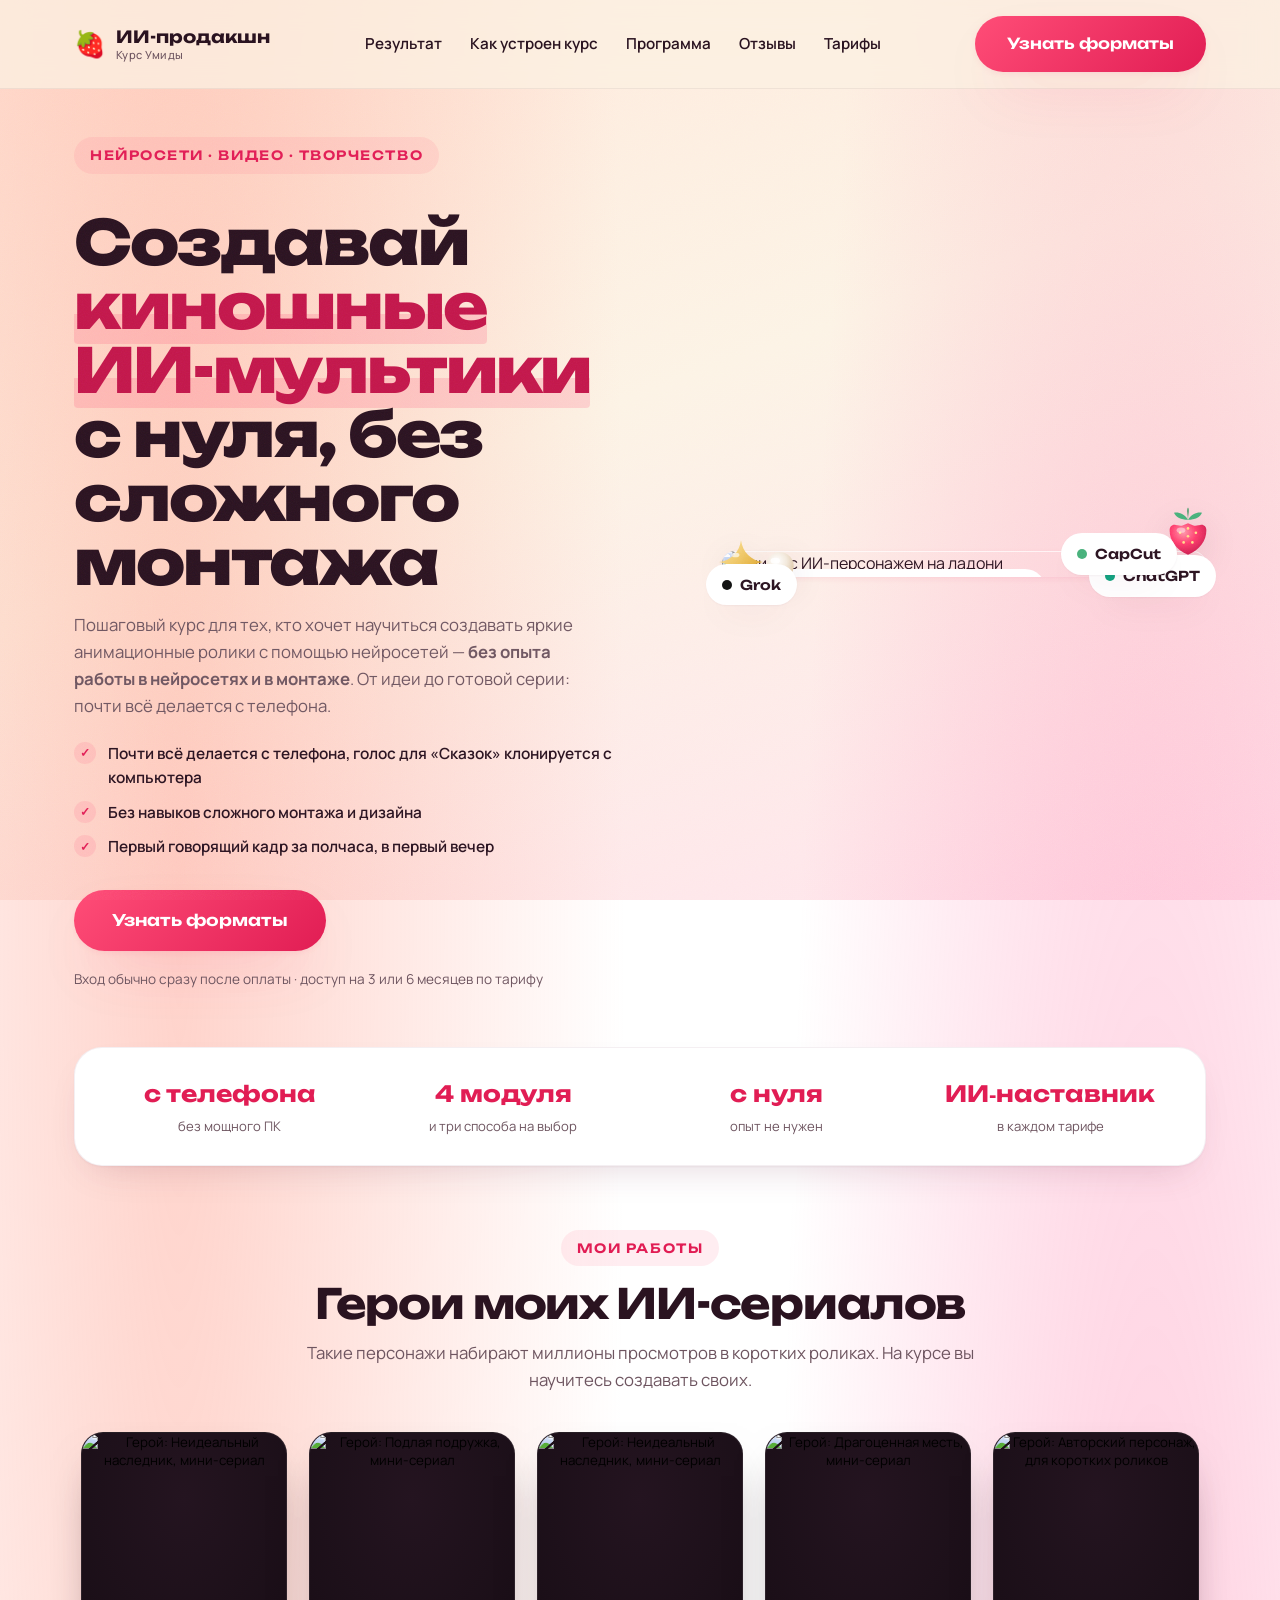
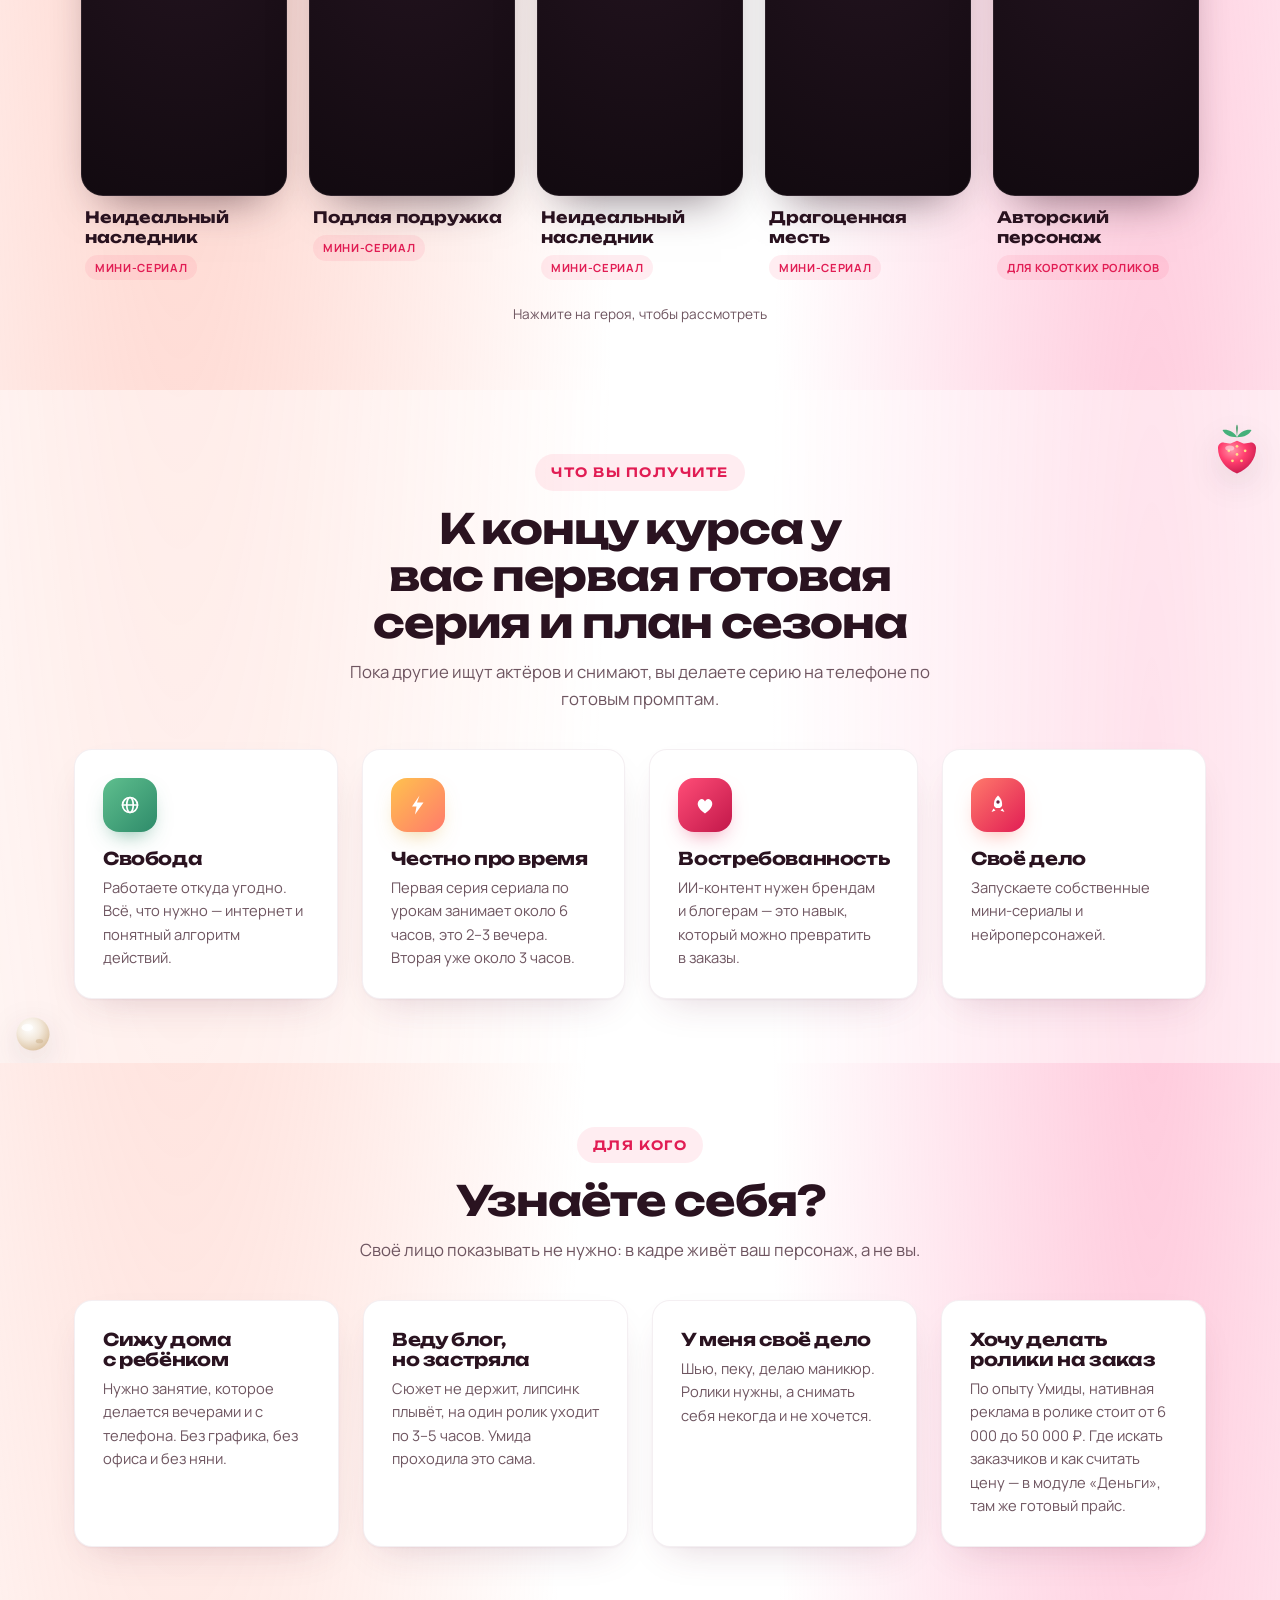
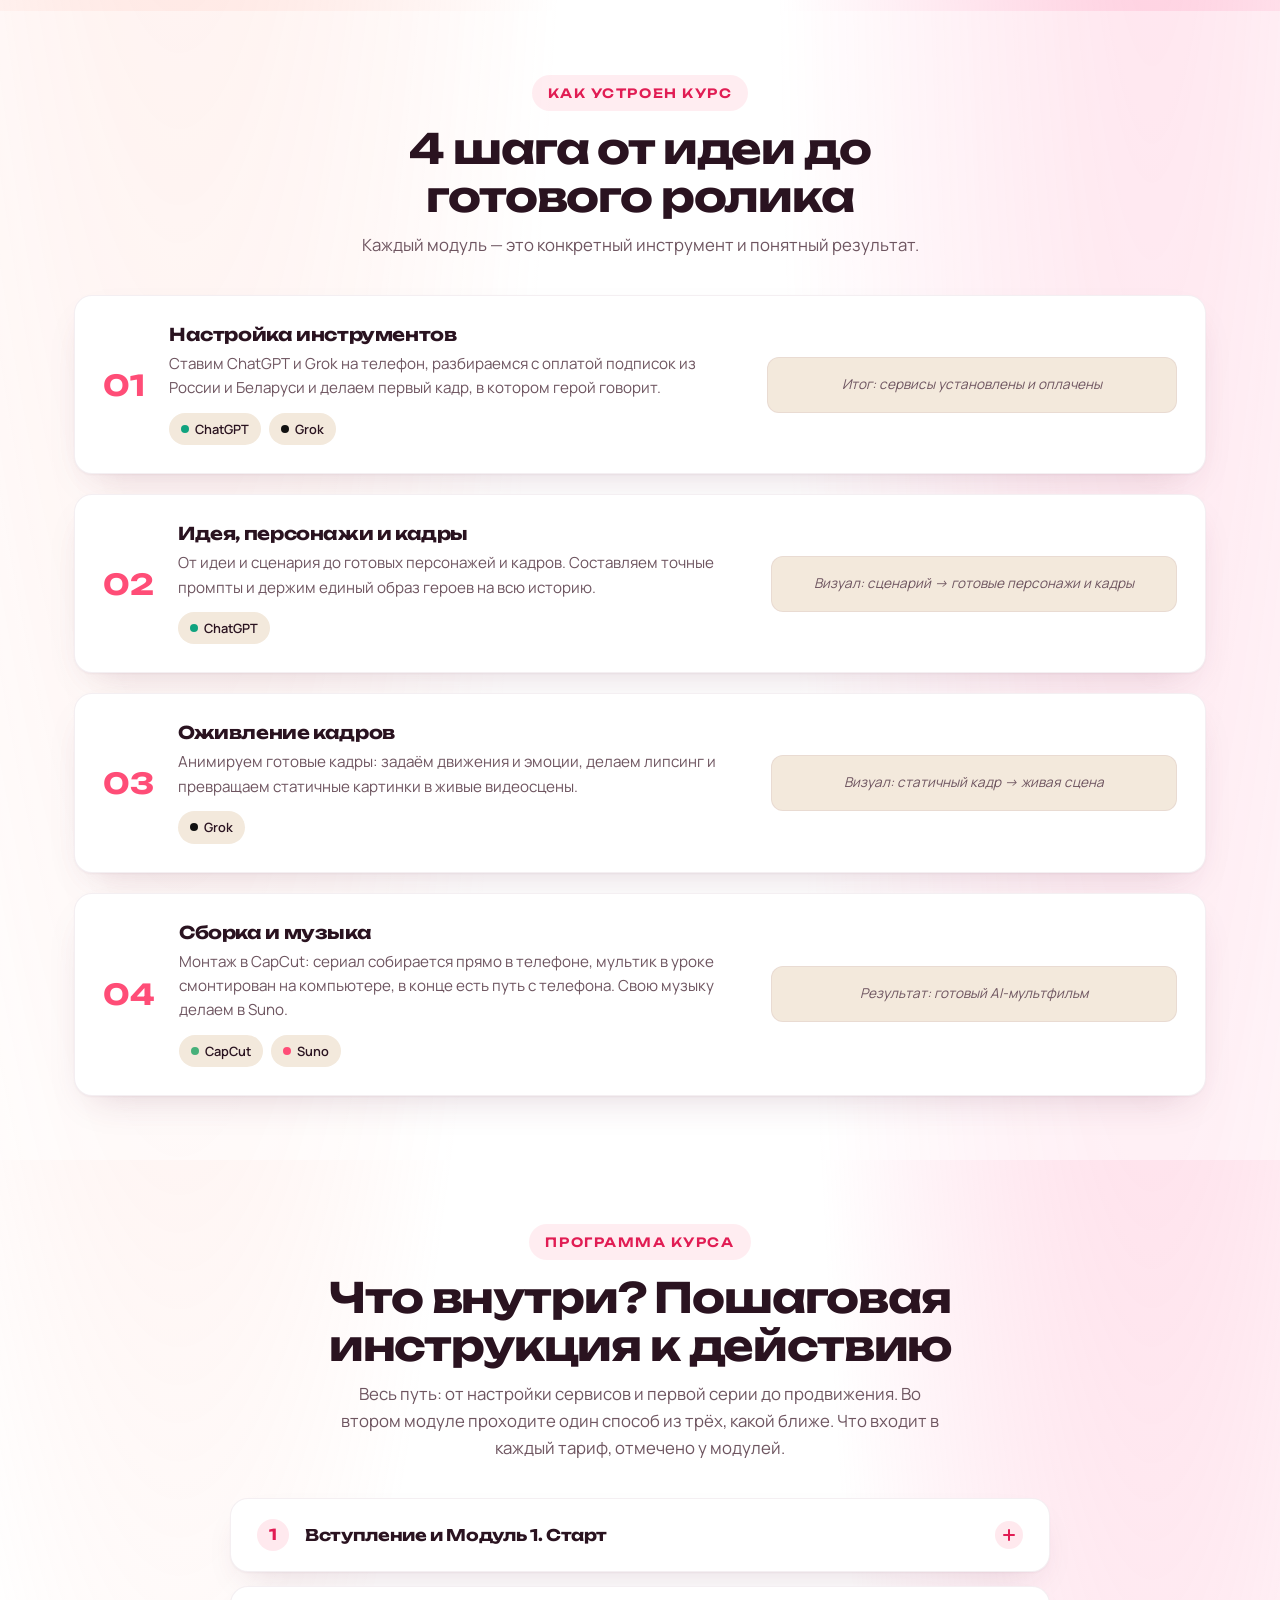
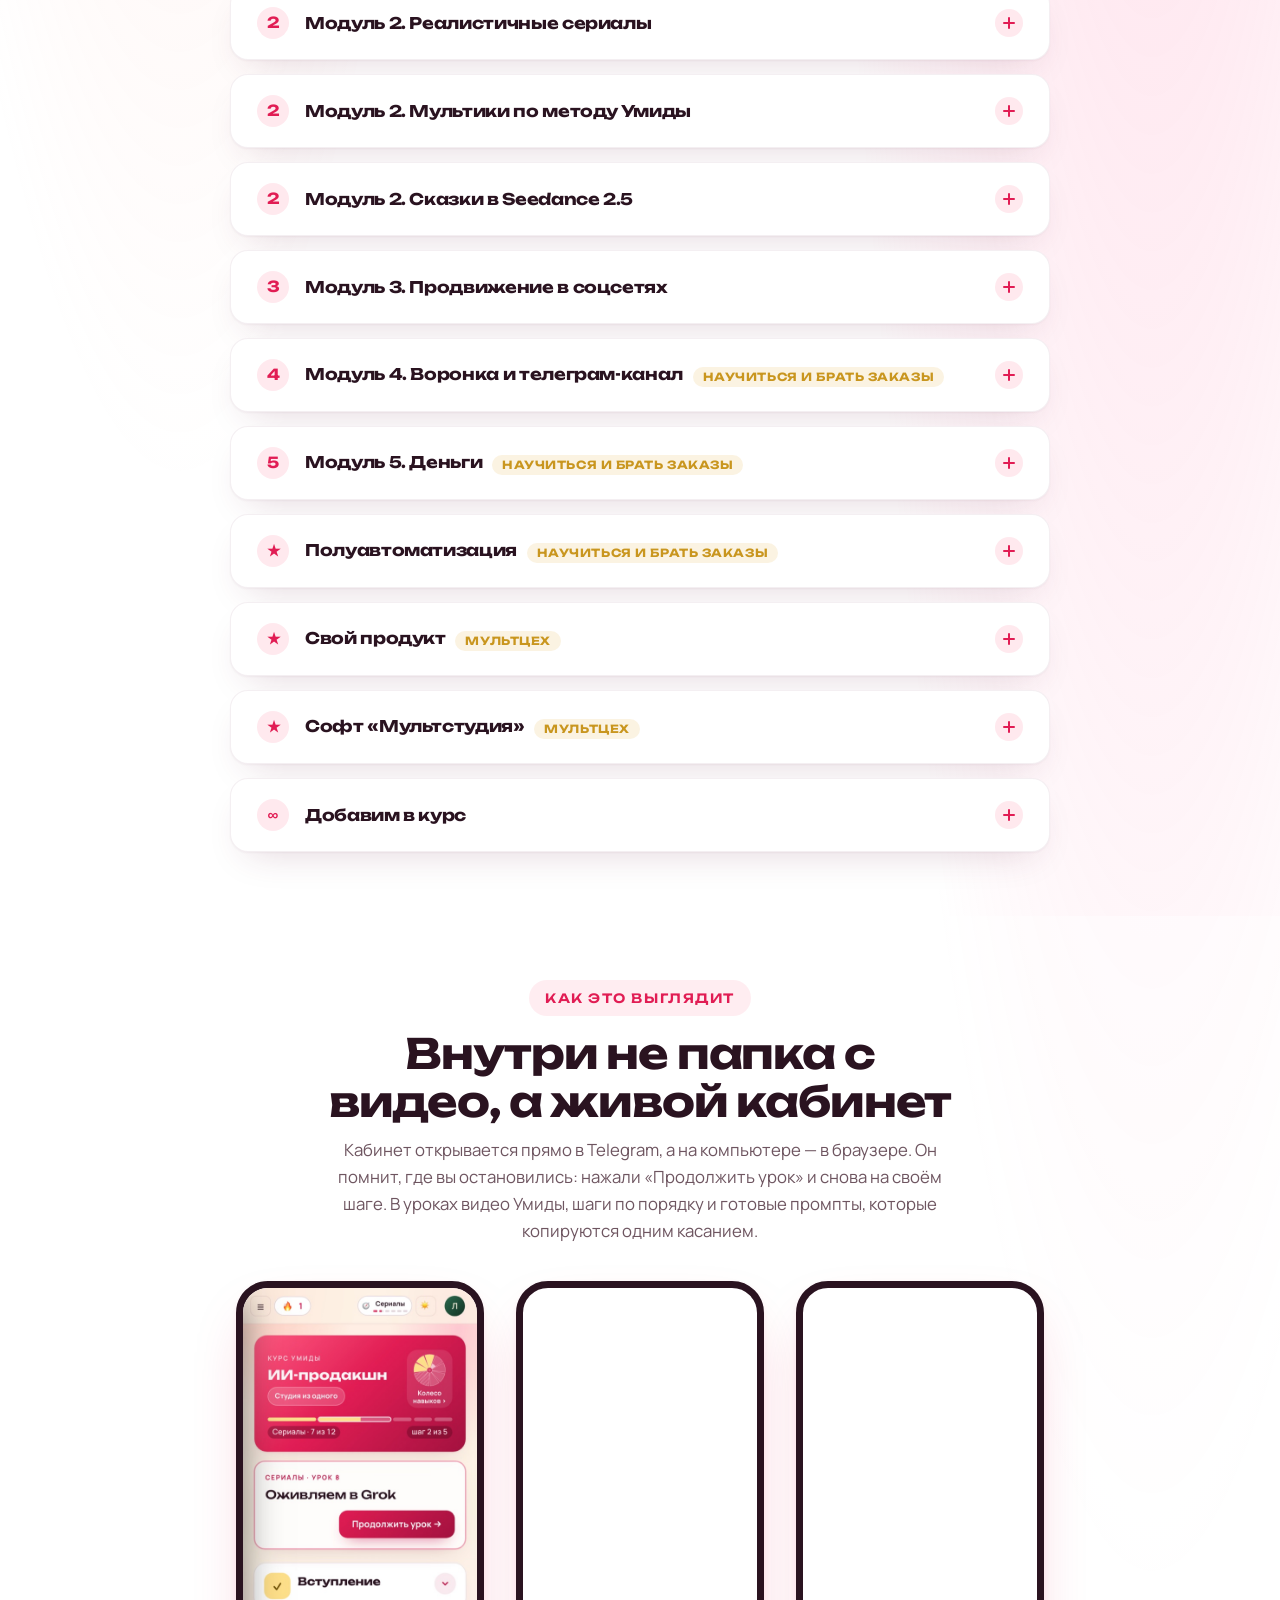
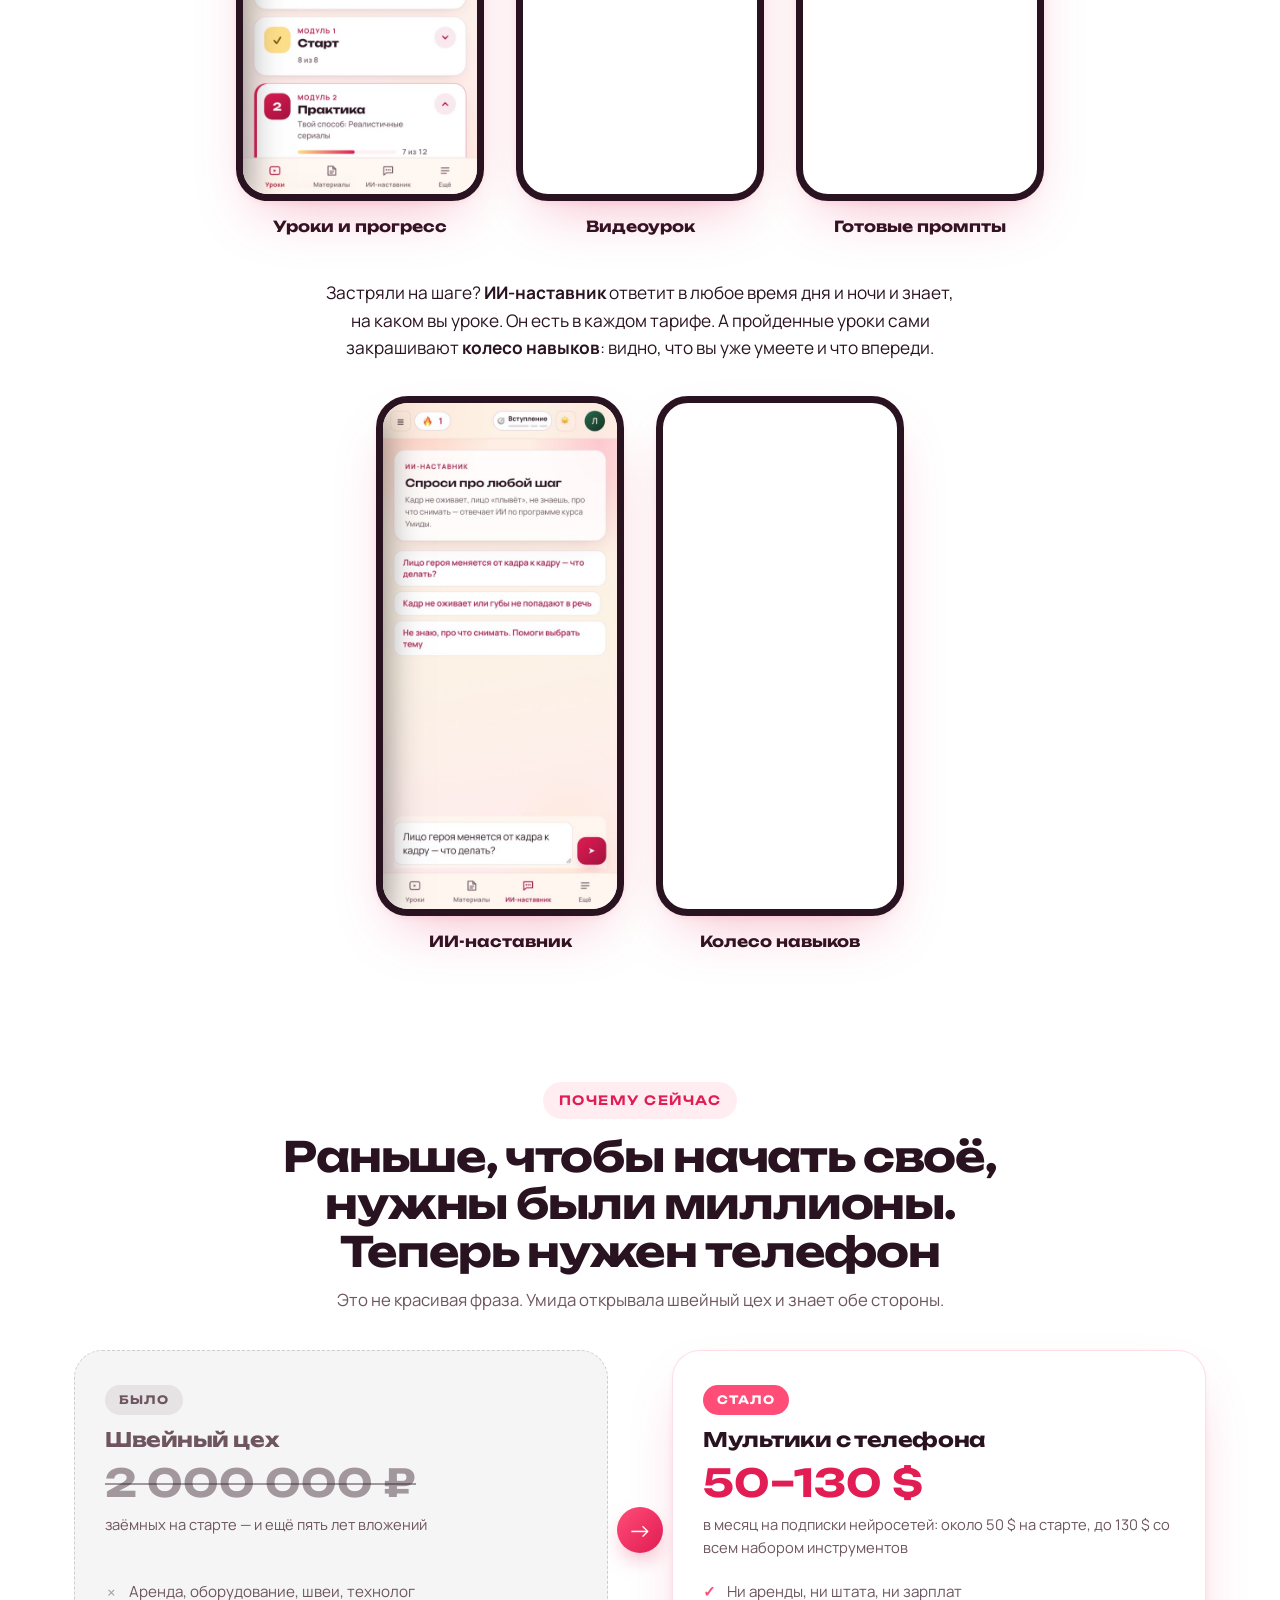
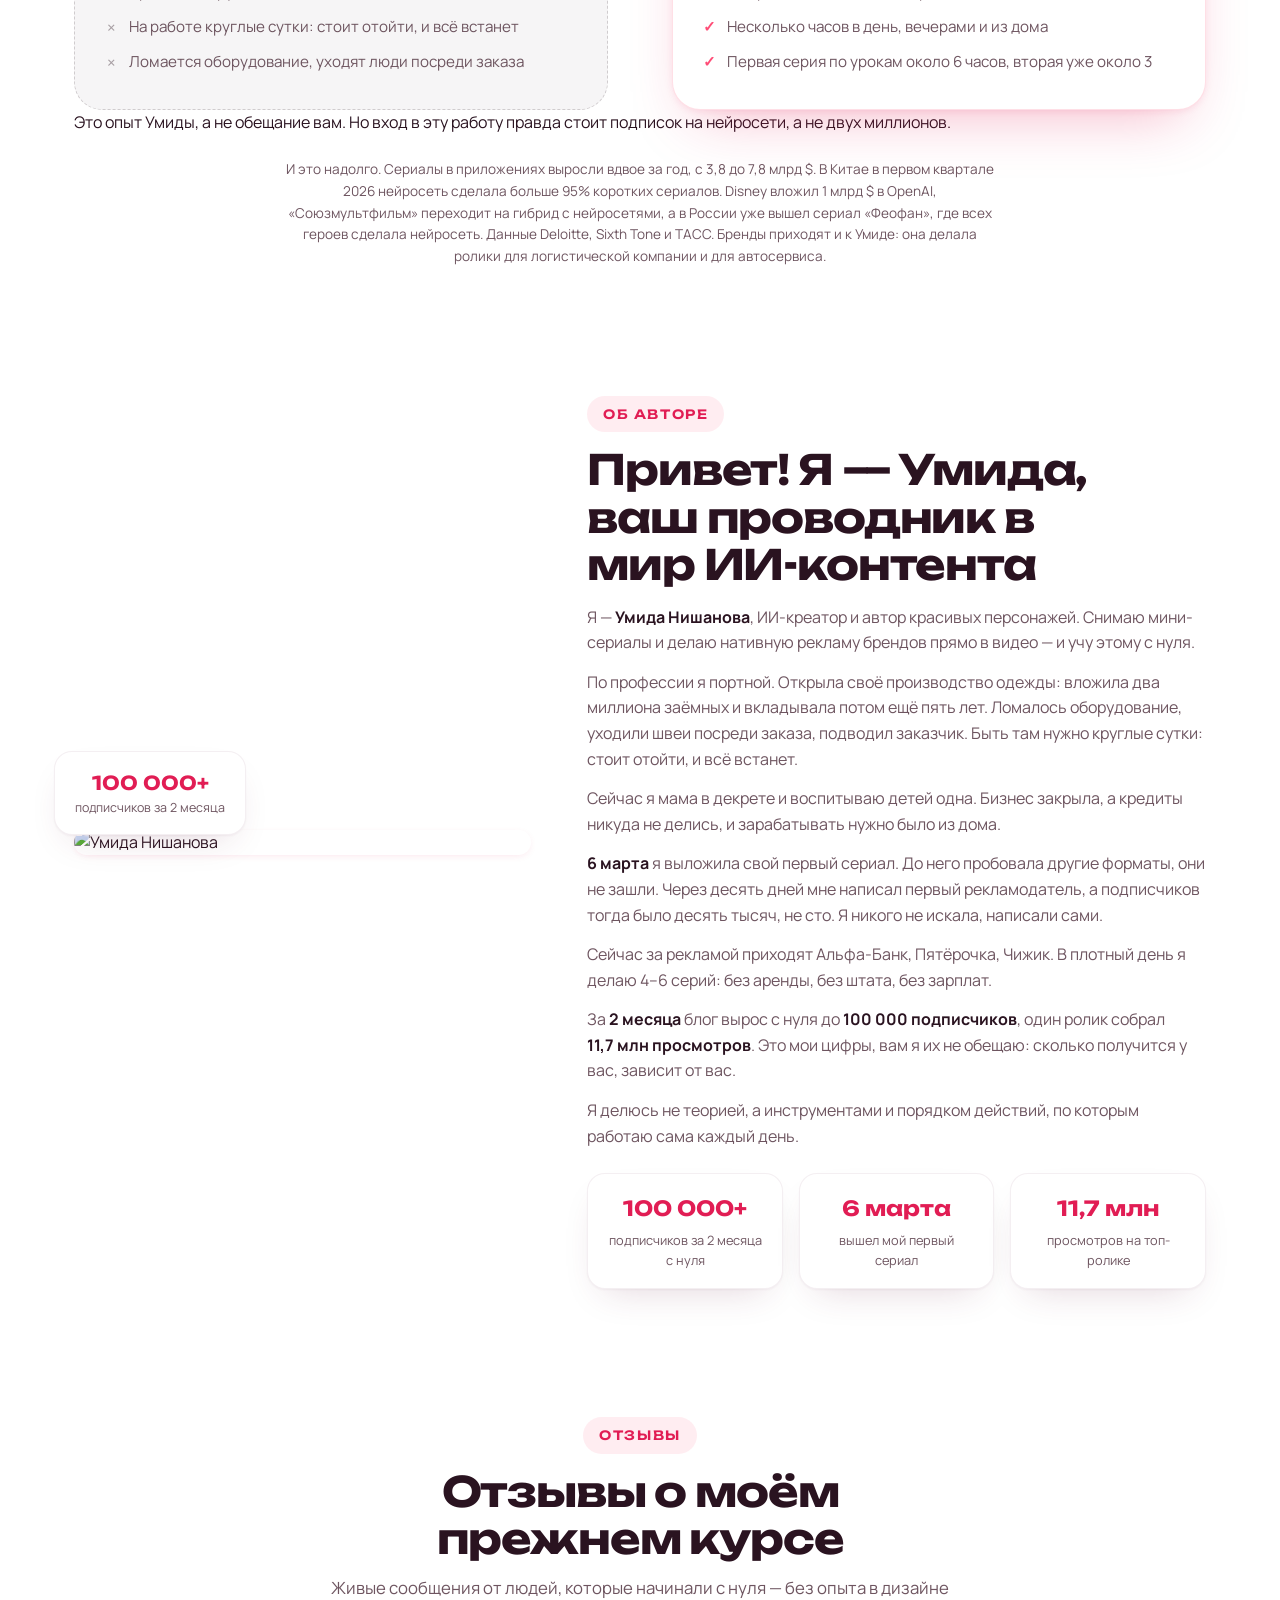
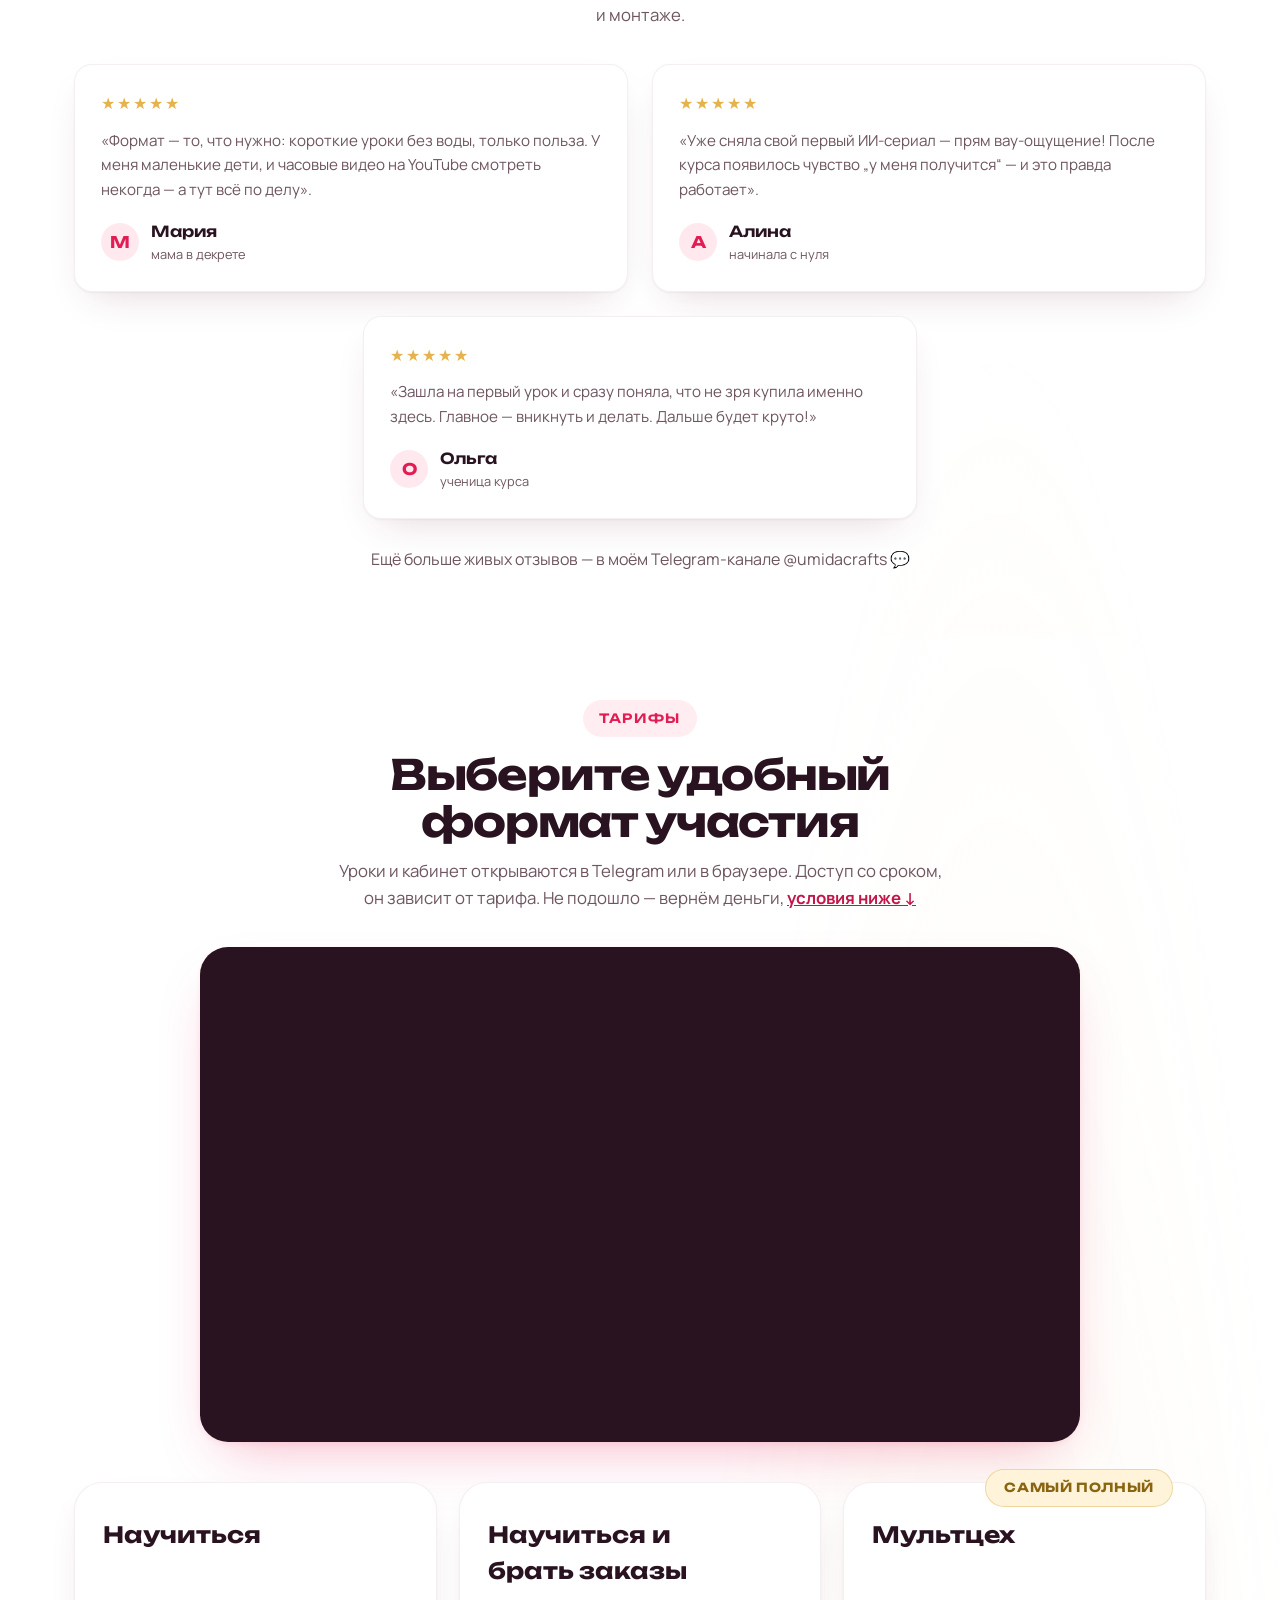
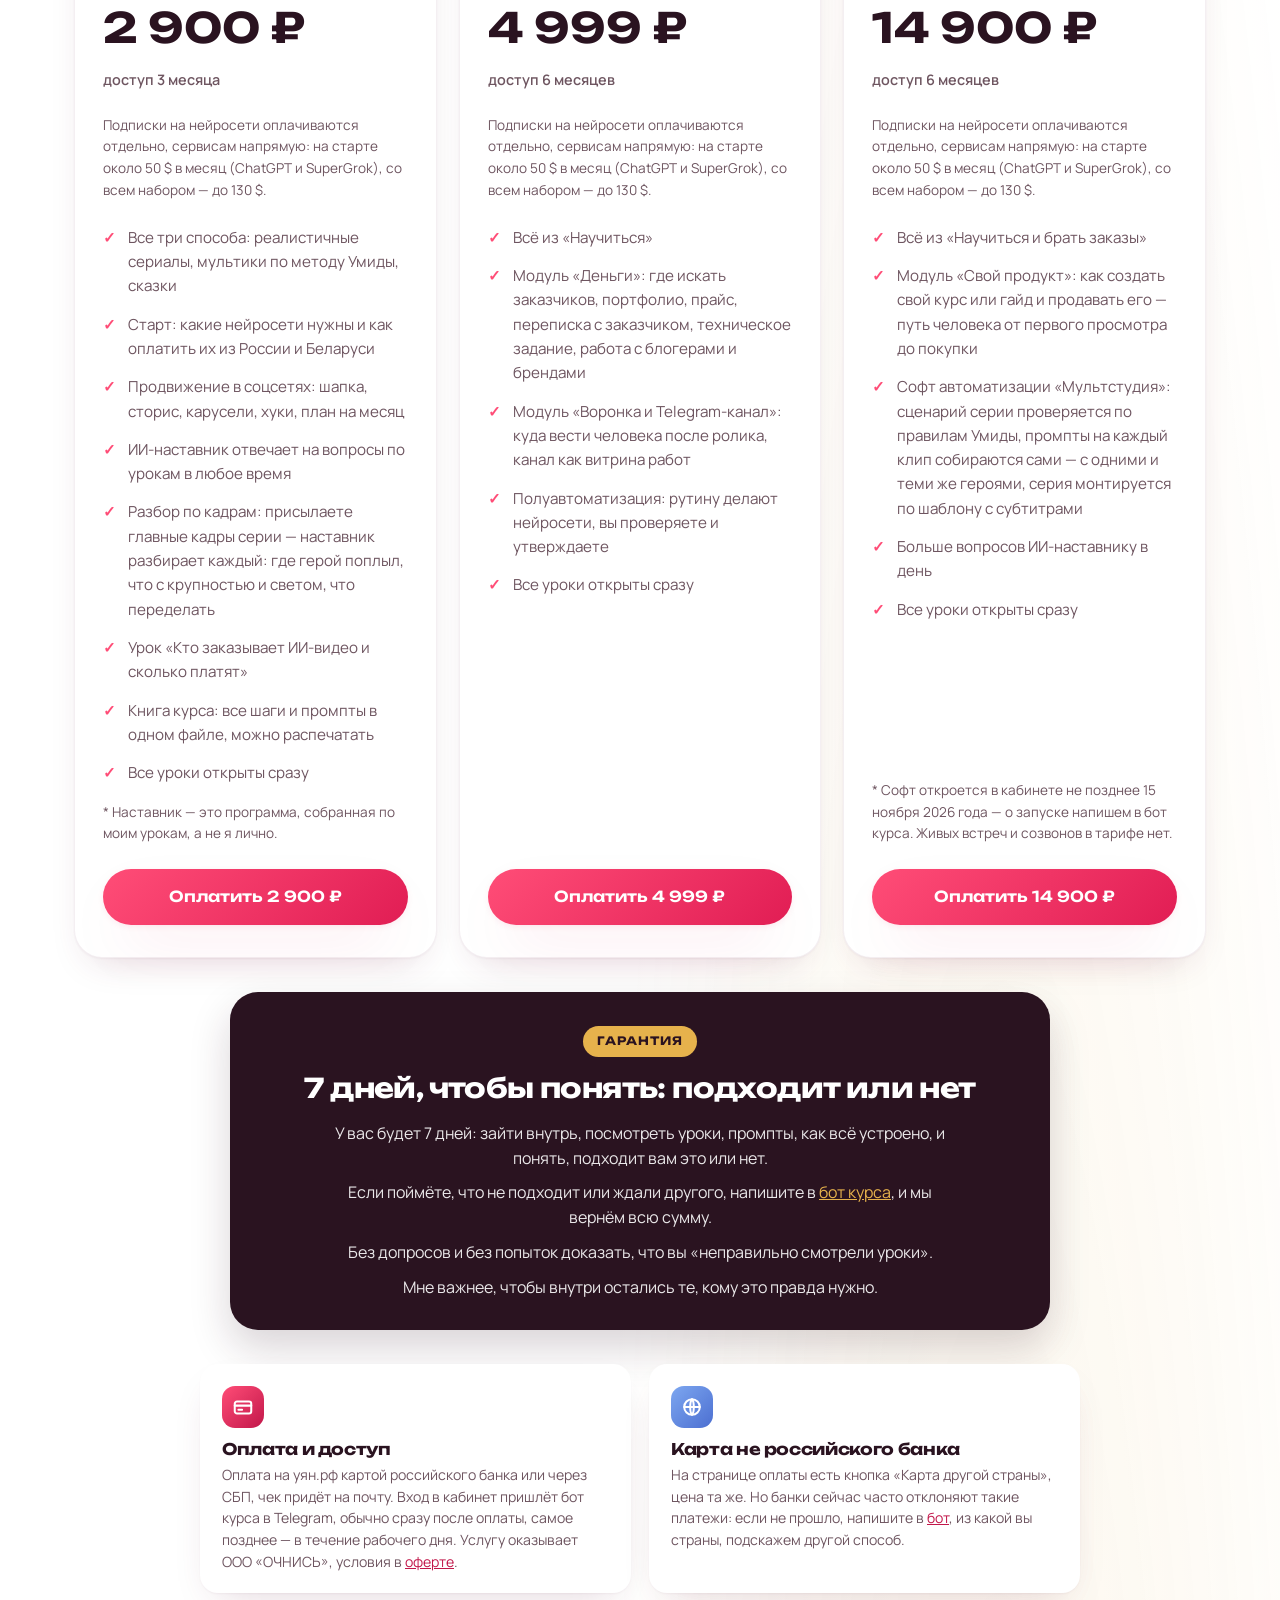
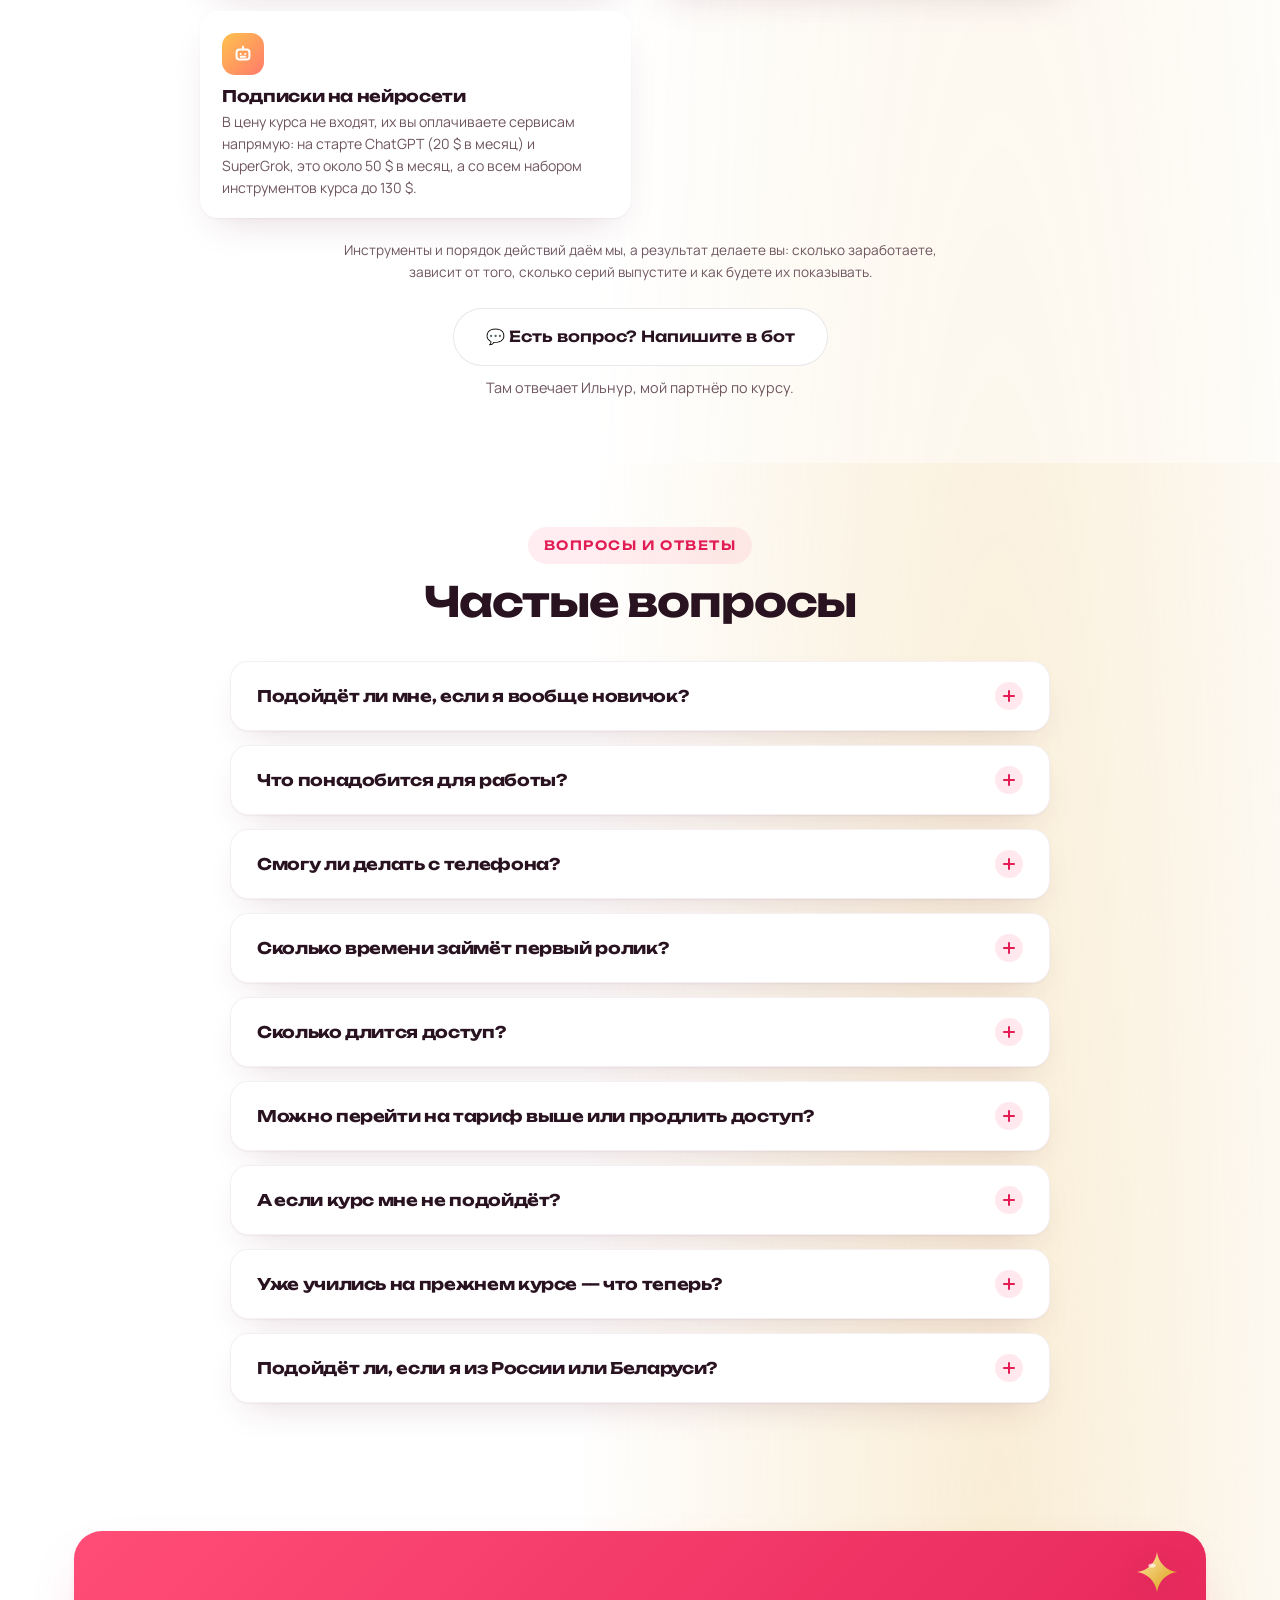
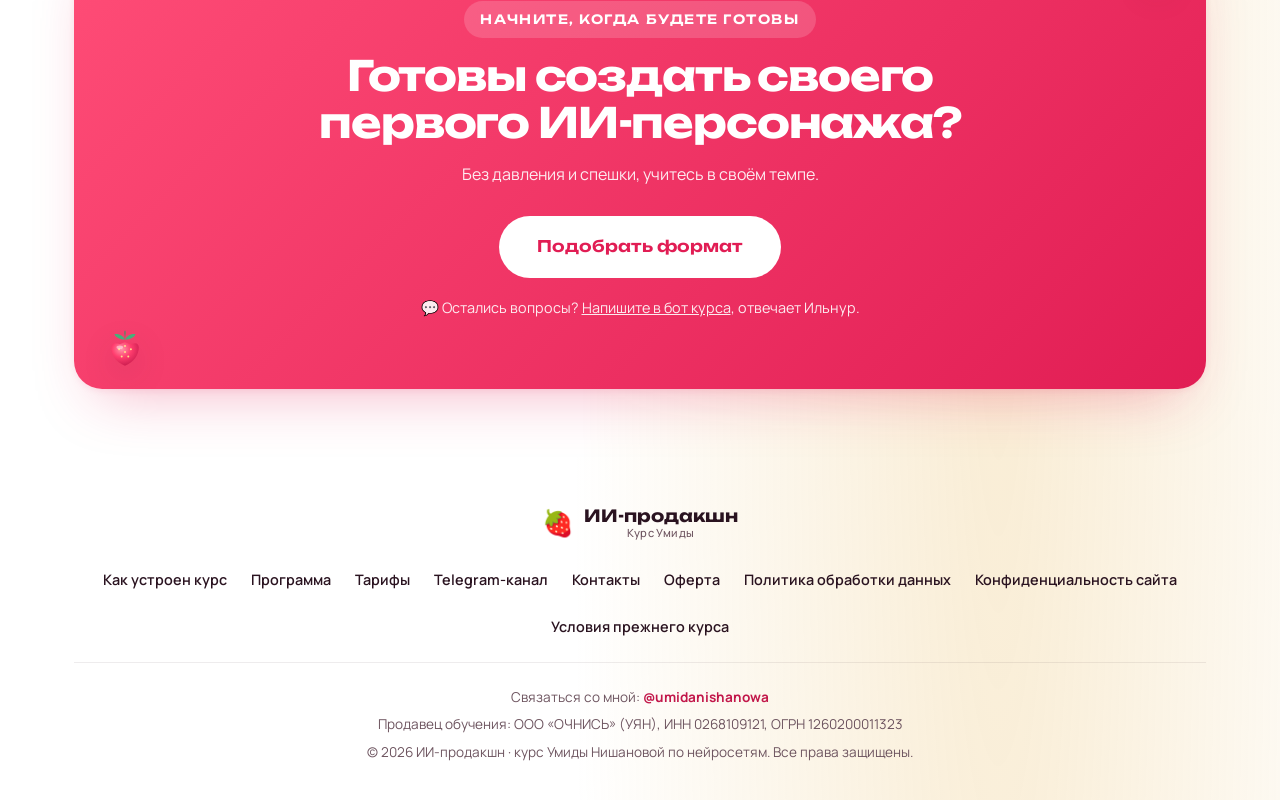
==== commit dcafaf1d: "сайт Умиды: софт «Мультстудия» у «Мультцеха» — не позднее 15 ноября 2026 (слово Ильнура 03.11: «не д" ====
--- a/index.html
+++ b/index.html
@@ -284,9 +284,9 @@
           <p class="prog-lead">Как создать свой курс или гайд и продавать его: путь человека от первого просмотра до покупки.</p>
           <ul><li>Свой продукт: как создать курс и продавать его</li><li>Воронка: как человек приходит к покупке</li></ul>
         </div></div>
-      <div class="acc reveal"><div class="acc-head"><span class="mnum">★</span><h3>Софт автоматизации <span class="mod">Мультцех</span></h3><span class="plus"></span></div>
-        <div class="acc-body">
-          <p class="lesson">Тариф «Мультцех» · откроется в кабинете не позднее 30 ноября 2026 года</p>
+      <div class="acc reveal"><div class="acc-head"><span class="mnum">★</span><h3>Софт «Мультстудия» <span class="mod">Мультцех</span></h3><span class="plus"></span></div>
+        <div class="acc-body">
+          <p class="lesson">Тариф «Мультцех» · откроется в кабинете не позднее 15 ноября 2026 года</p>
           <ul><li>Сценарий серии проверяется по правилам Умиды, промпты на каждый клип собираются сами — с одними и теми же героями, серия монтируется по шаблону с субтитрами</li></ul>
           <p class="prog-note">О&nbsp;запуске напишем в бот курса.</p>
         </div></div>
@@ -455,11 +455,11 @@
         <ul>
           <li><span class="ck">✓</span>Всё из «Научиться и брать заказы»</li>
           <li><span class="ck">✓</span>Модуль «Свой продукт»: как создать свой курс или гайд и продавать его — путь человека от первого просмотра до покупки</li>
-          <li><span class="ck">✓</span>Софт автоматизации: сценарий серии проверяется по правилам Умиды, промпты на каждый клип собираются сами — с одними и теми же героями, серия монтируется по шаблону с субтитрами</li>
+          <li><span class="ck">✓</span>Софт автоматизации «Мультстудия»: сценарий серии проверяется по правилам Умиды, промпты на каждый клип собираются сами — с одними и теми же героями, серия монтируется по шаблону с субтитрами</li>
           <li><span class="ck">✓</span>Больше вопросов ИИ-наставнику в день</li>
           <li><span class="ck">✓</span>Все уроки открыты сразу</li>
         </ul>
-        <p class="pstar">* Софт откроется в кабинете не позднее 30 ноября 2026 года — о запуске напишем в бот курса. Живых встреч и созвонов в тарифе нет.</p>
+        <p class="pstar">* Софт откроется в кабинете не позднее 15 ноября 2026 года — о запуске напишем в бот курса. Живых встреч и созвонов в тарифе нет.</p>
         <a class="btn" data-pay="multiki_flow" href="https://xn--m1al0b.xn--p1ai/multiki.html?tier=multiki_flow&amp;cp=site&amp;src=umida_site" target="_blank" rel="noopener"><span>Оплатить <span data-price="multiki_flow">14 900 ₽</span></span></a>
       </div>
     </div>
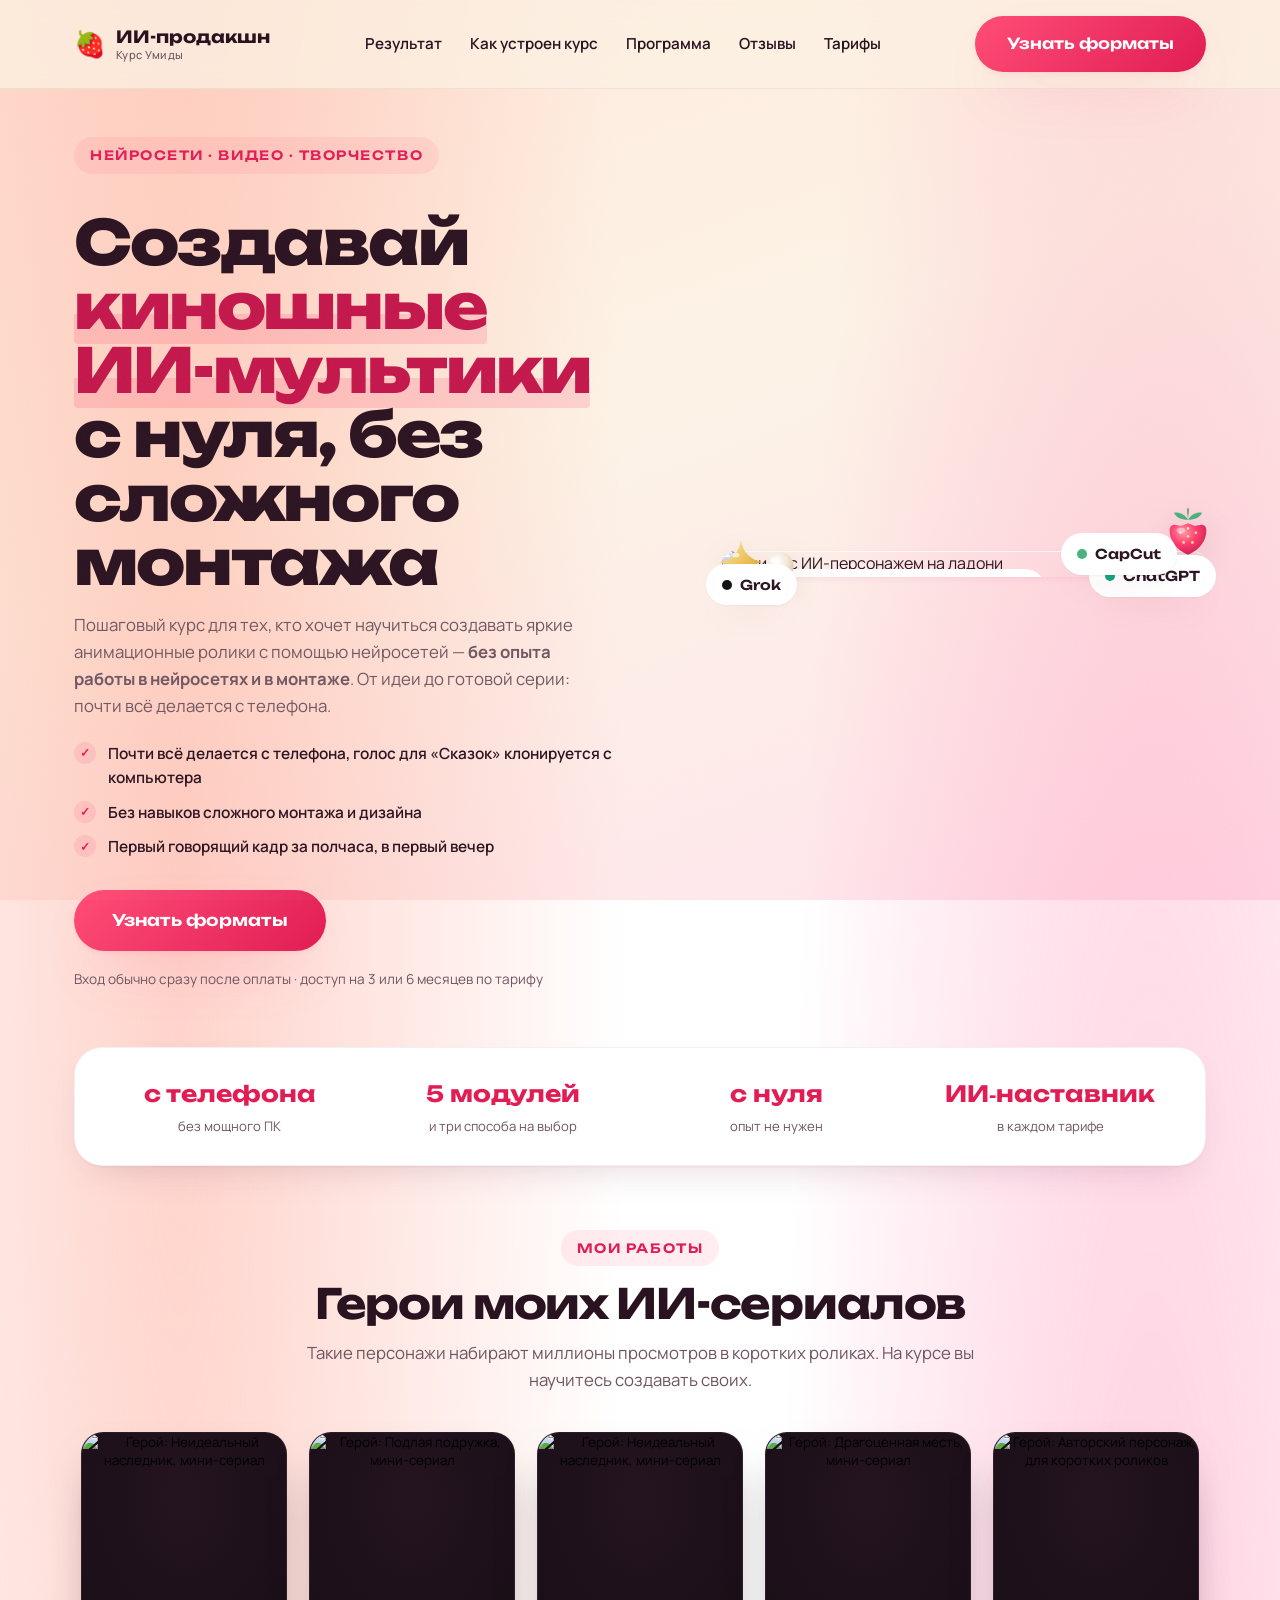
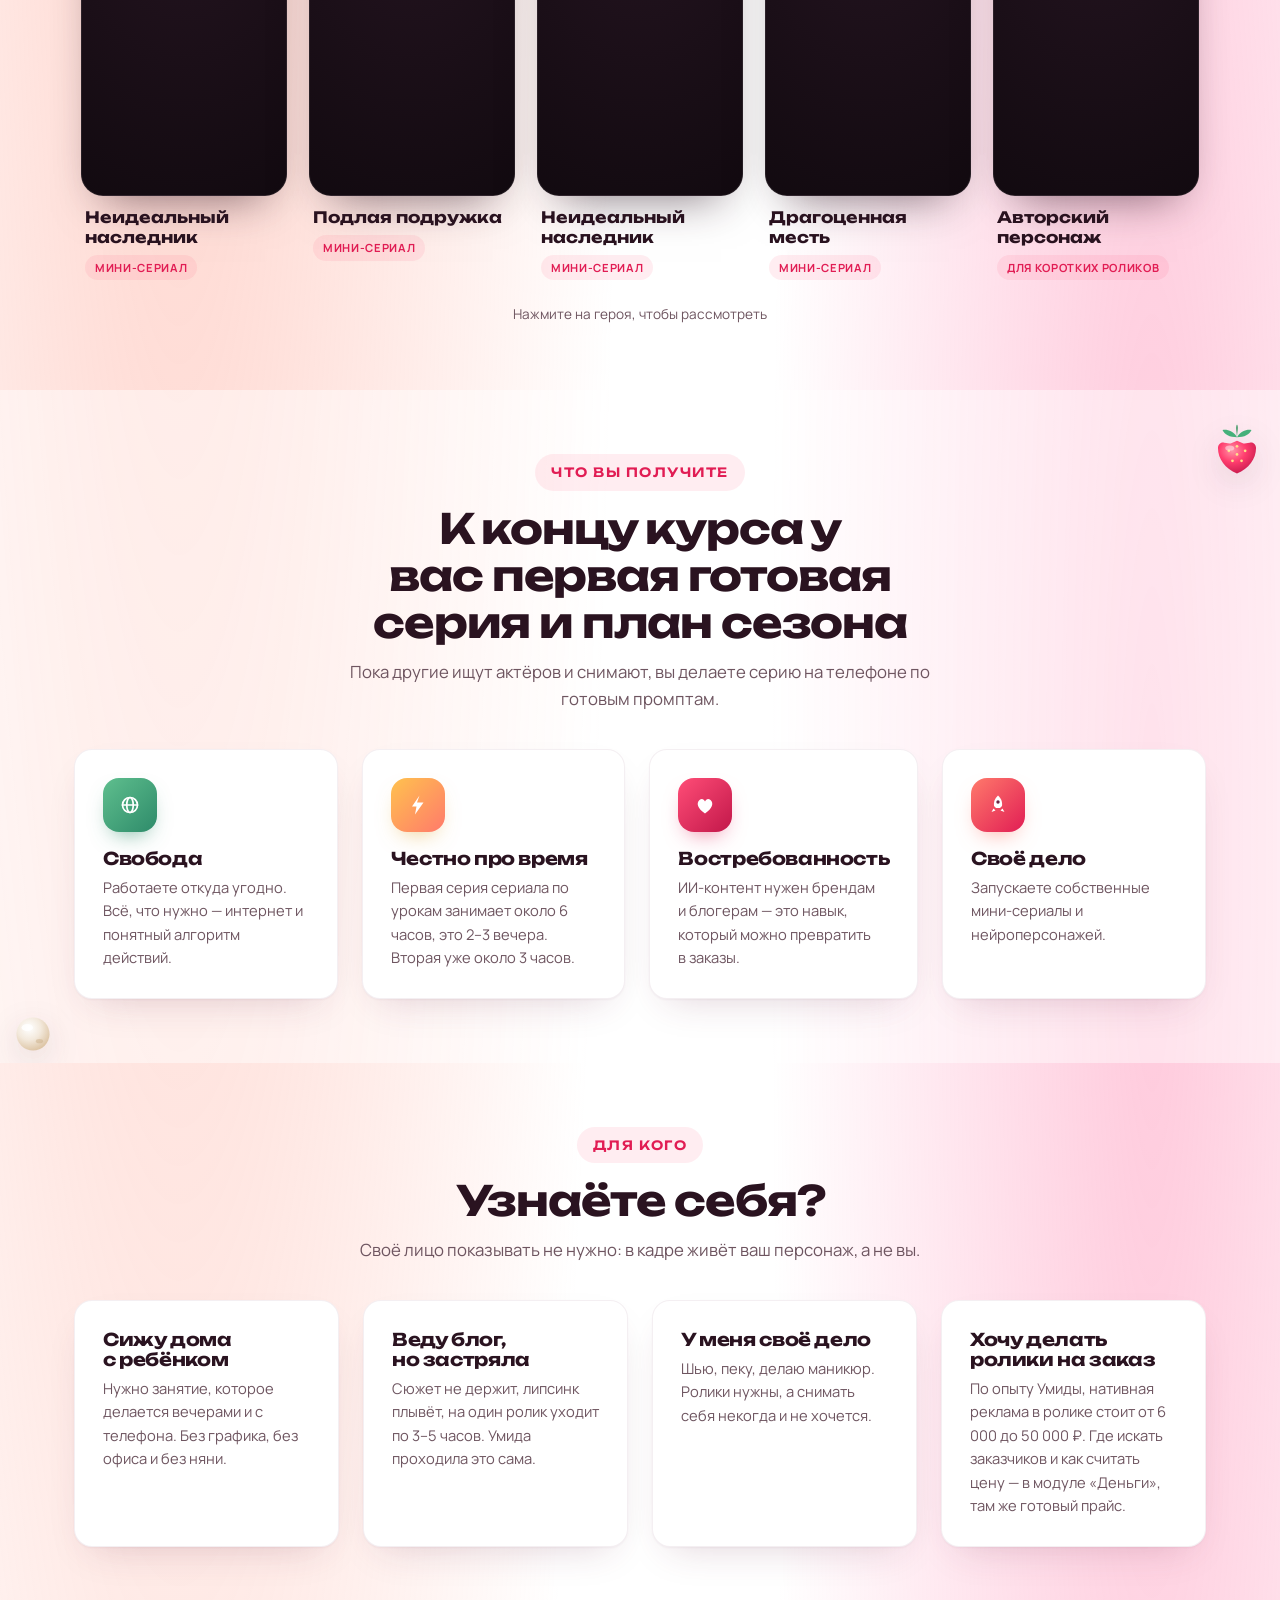
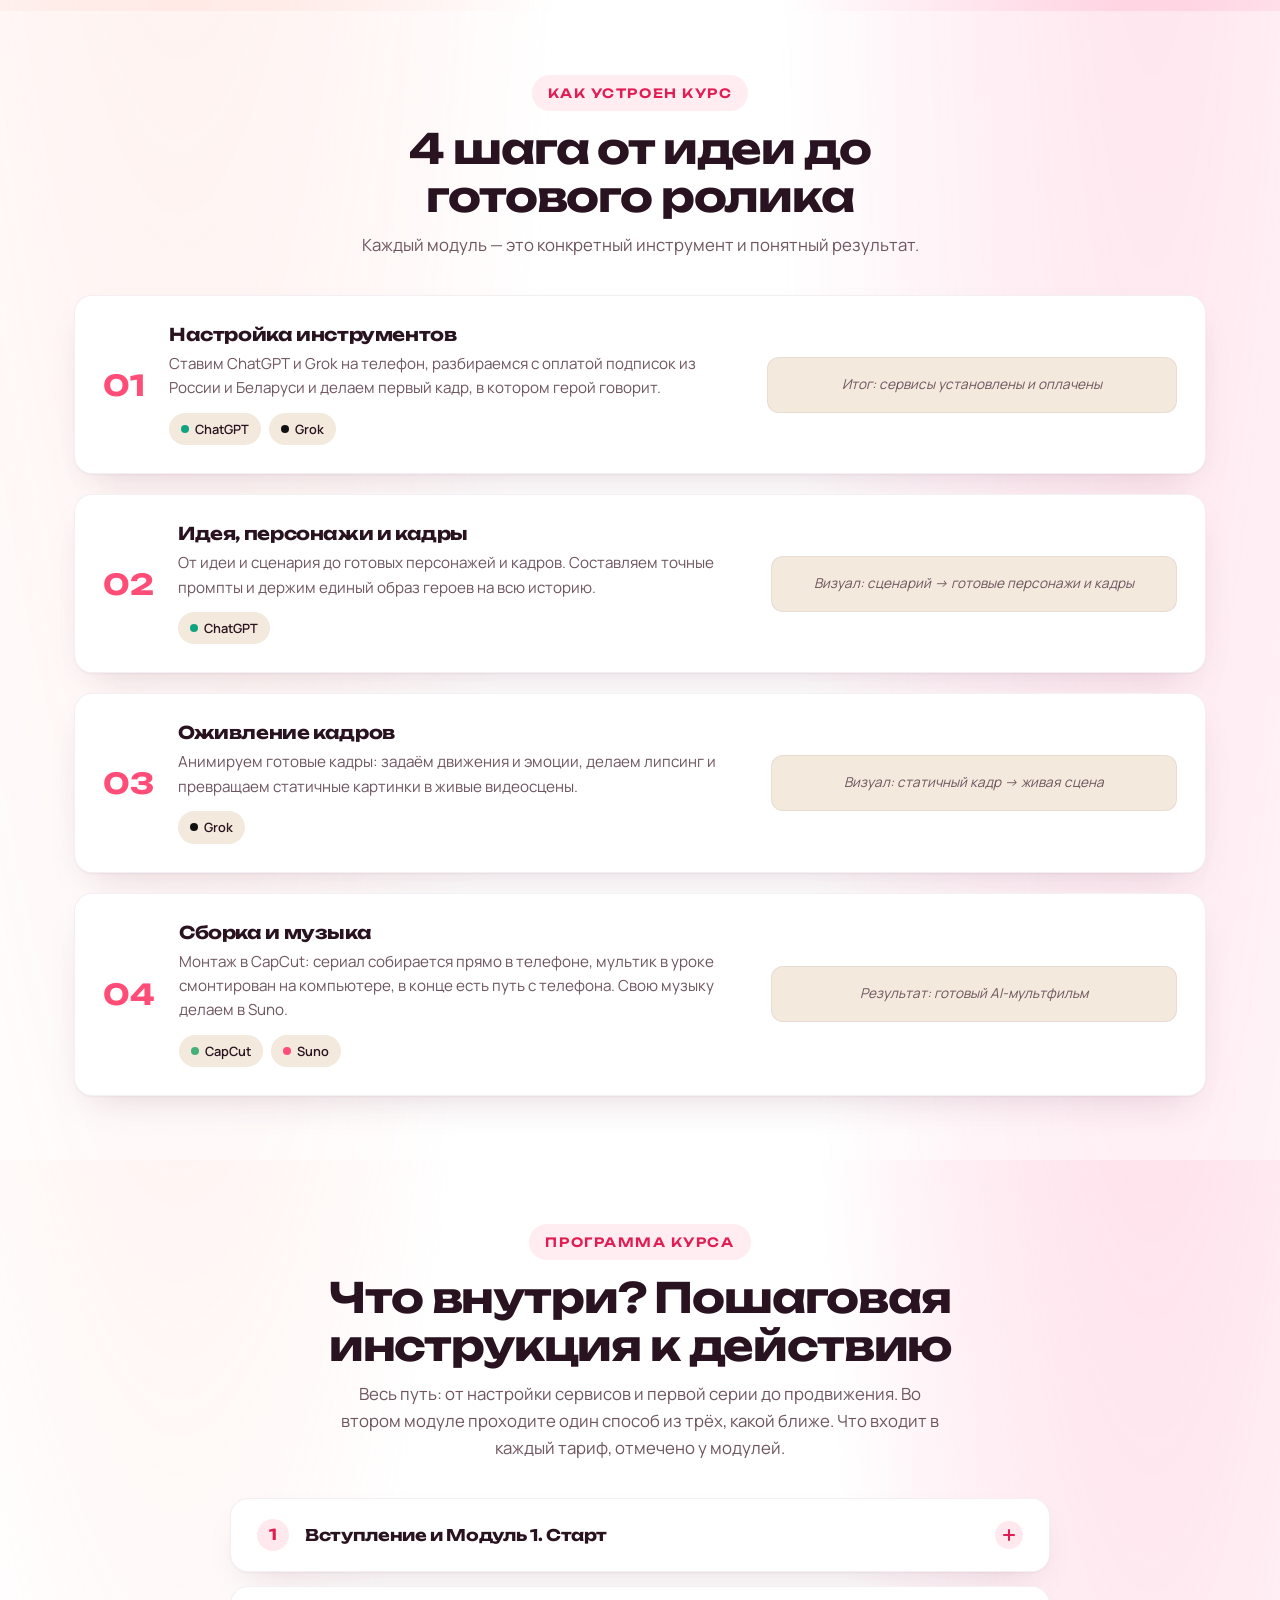
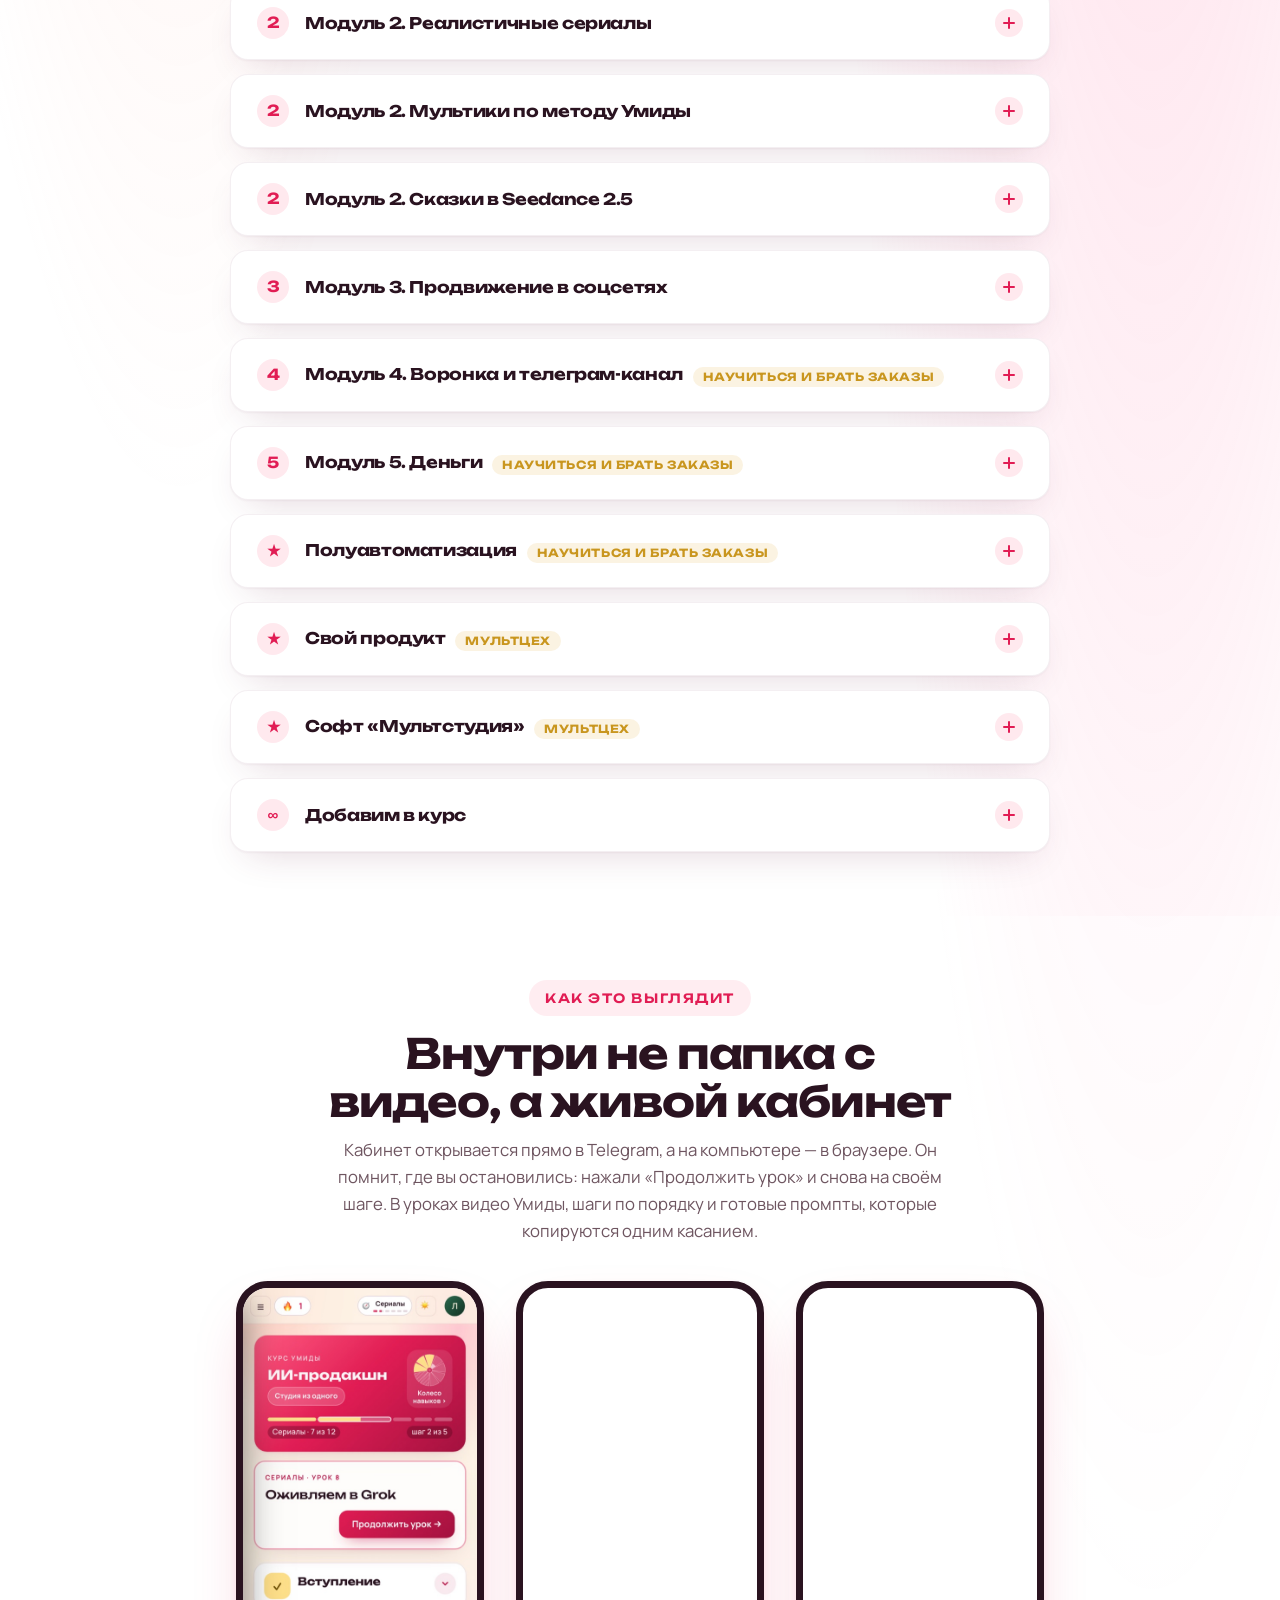
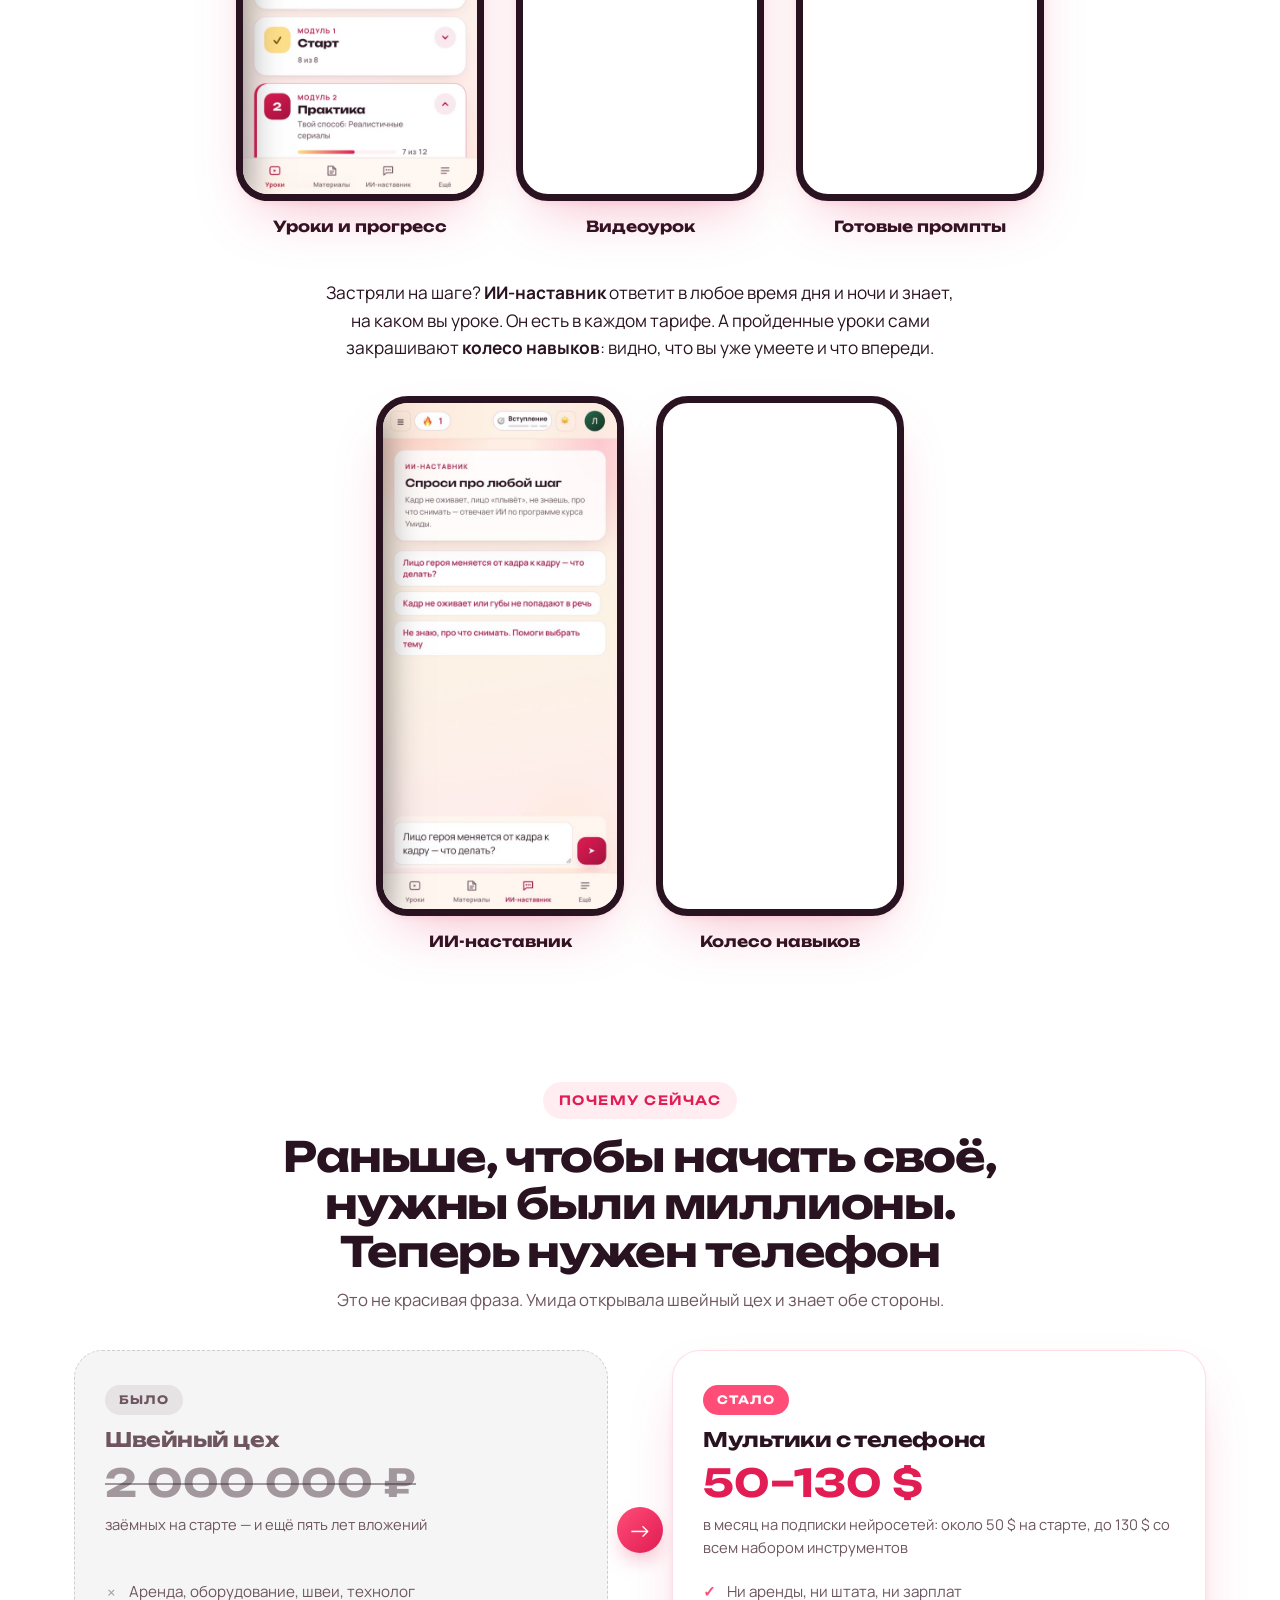
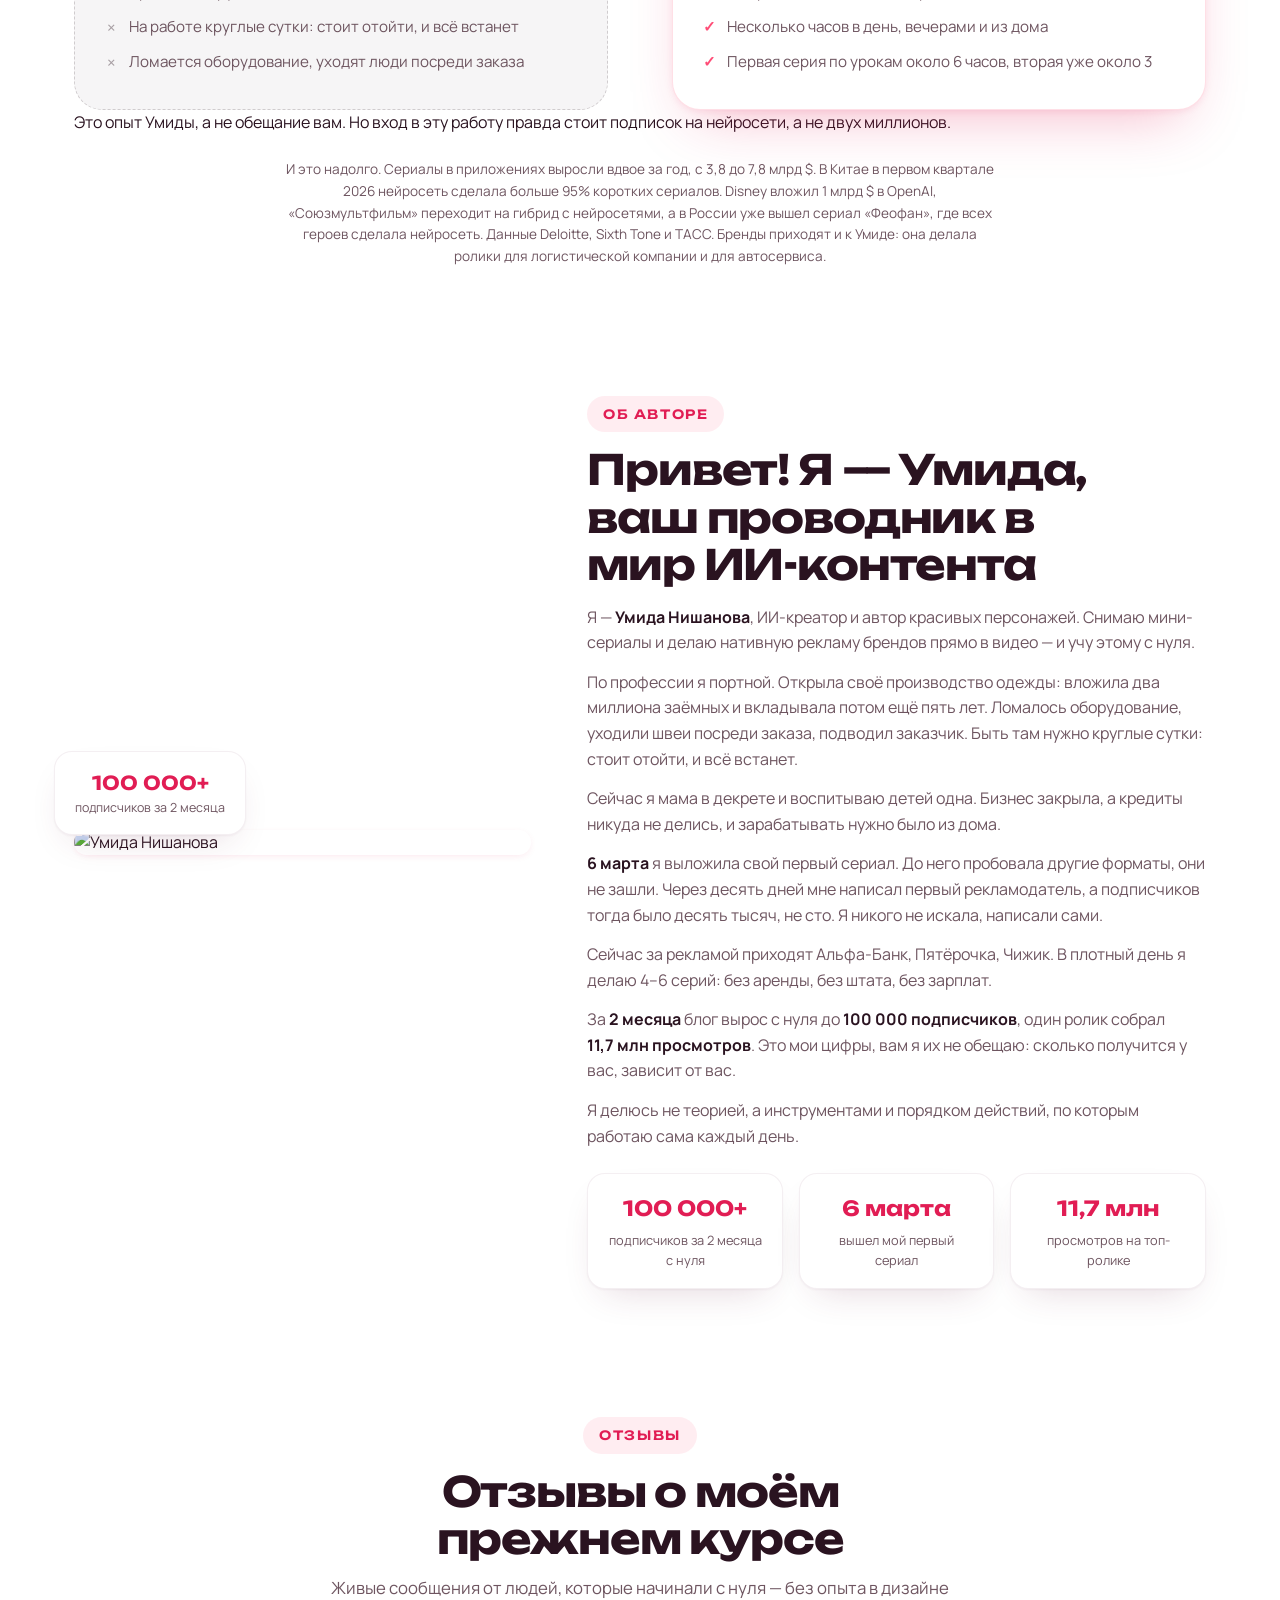
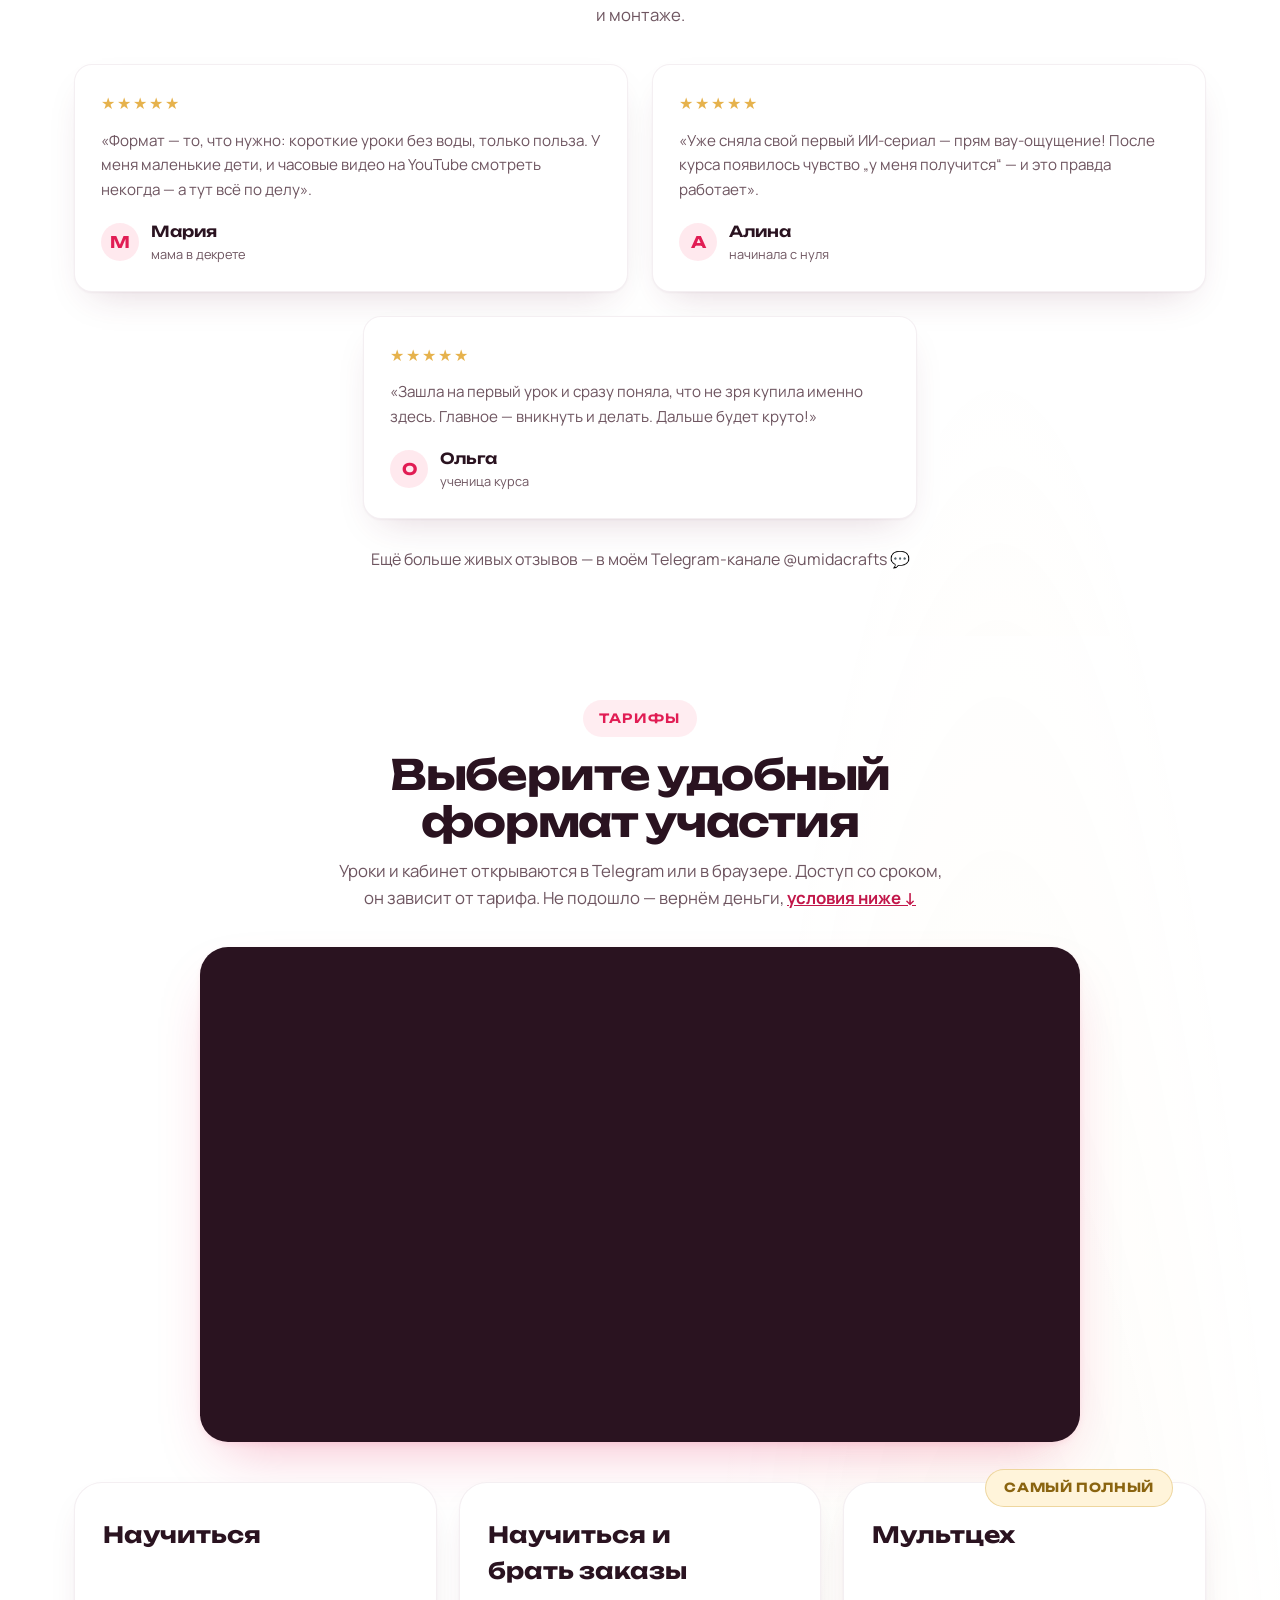
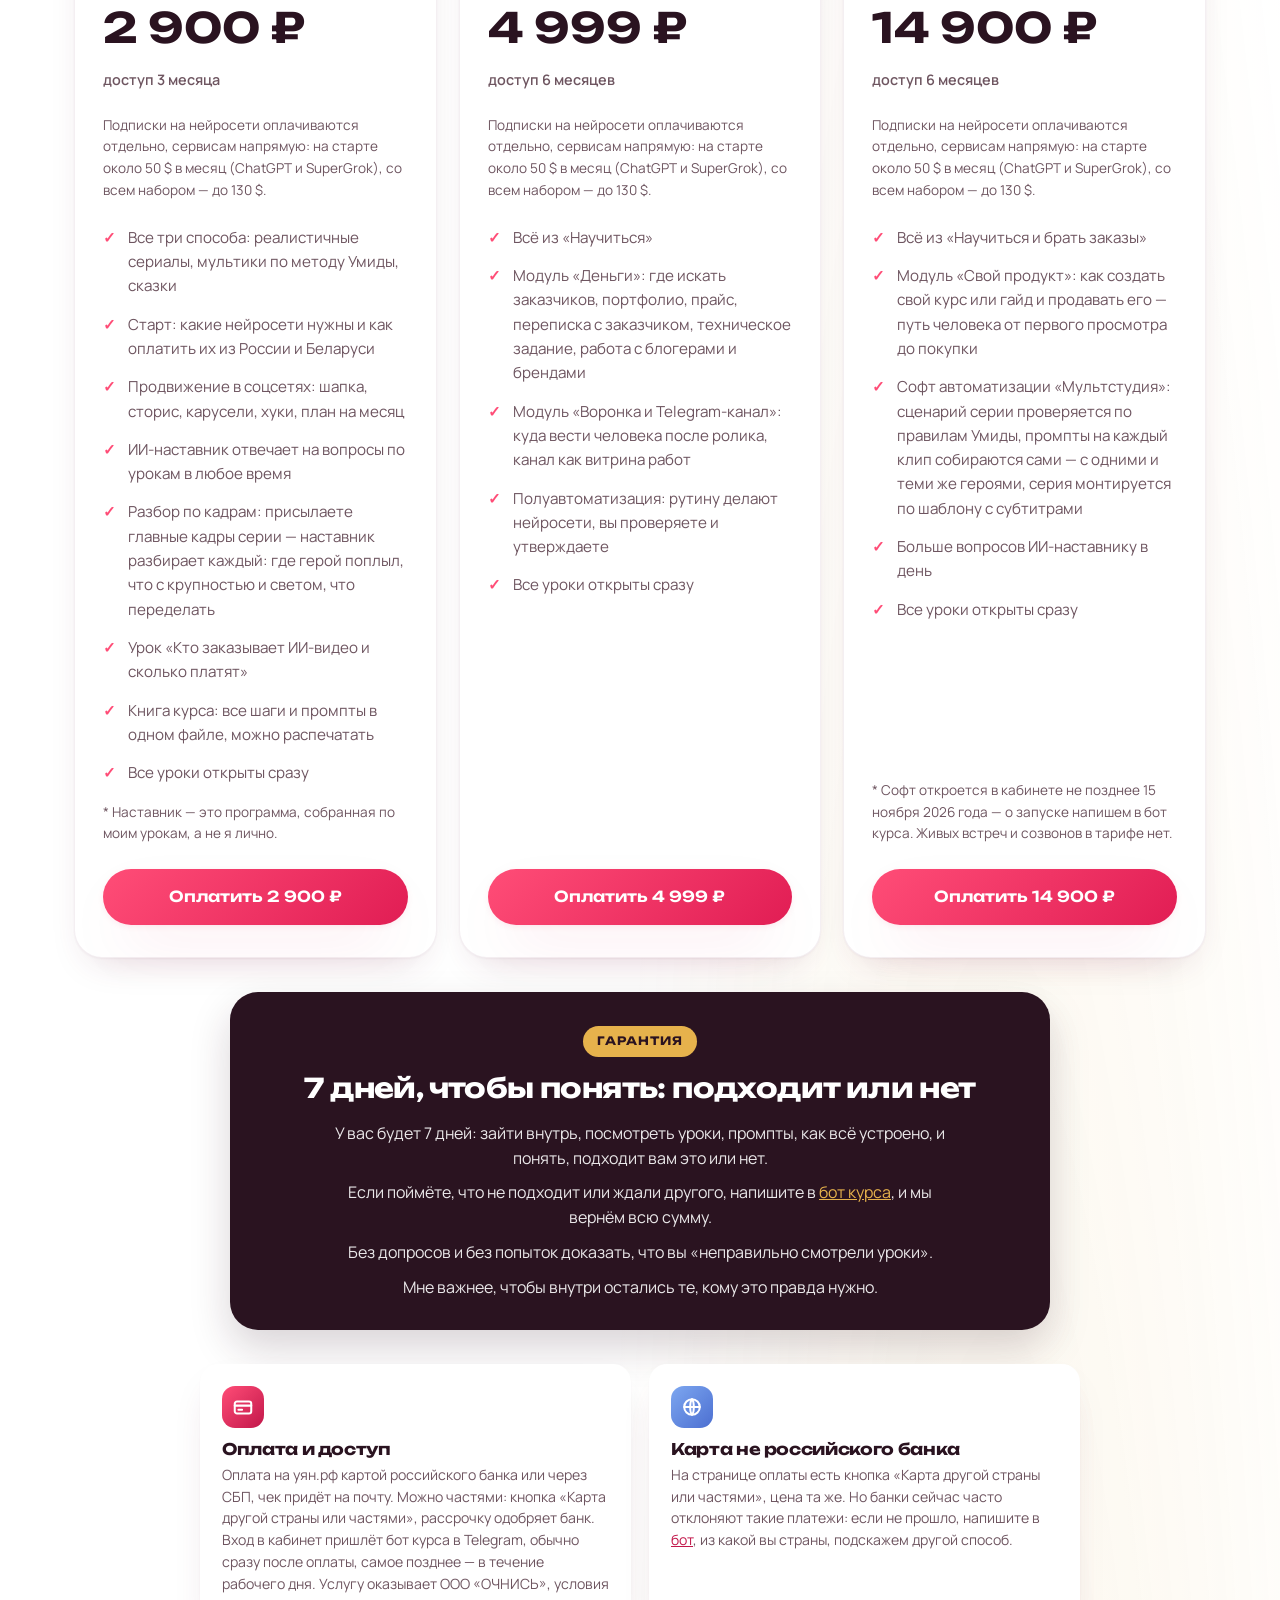
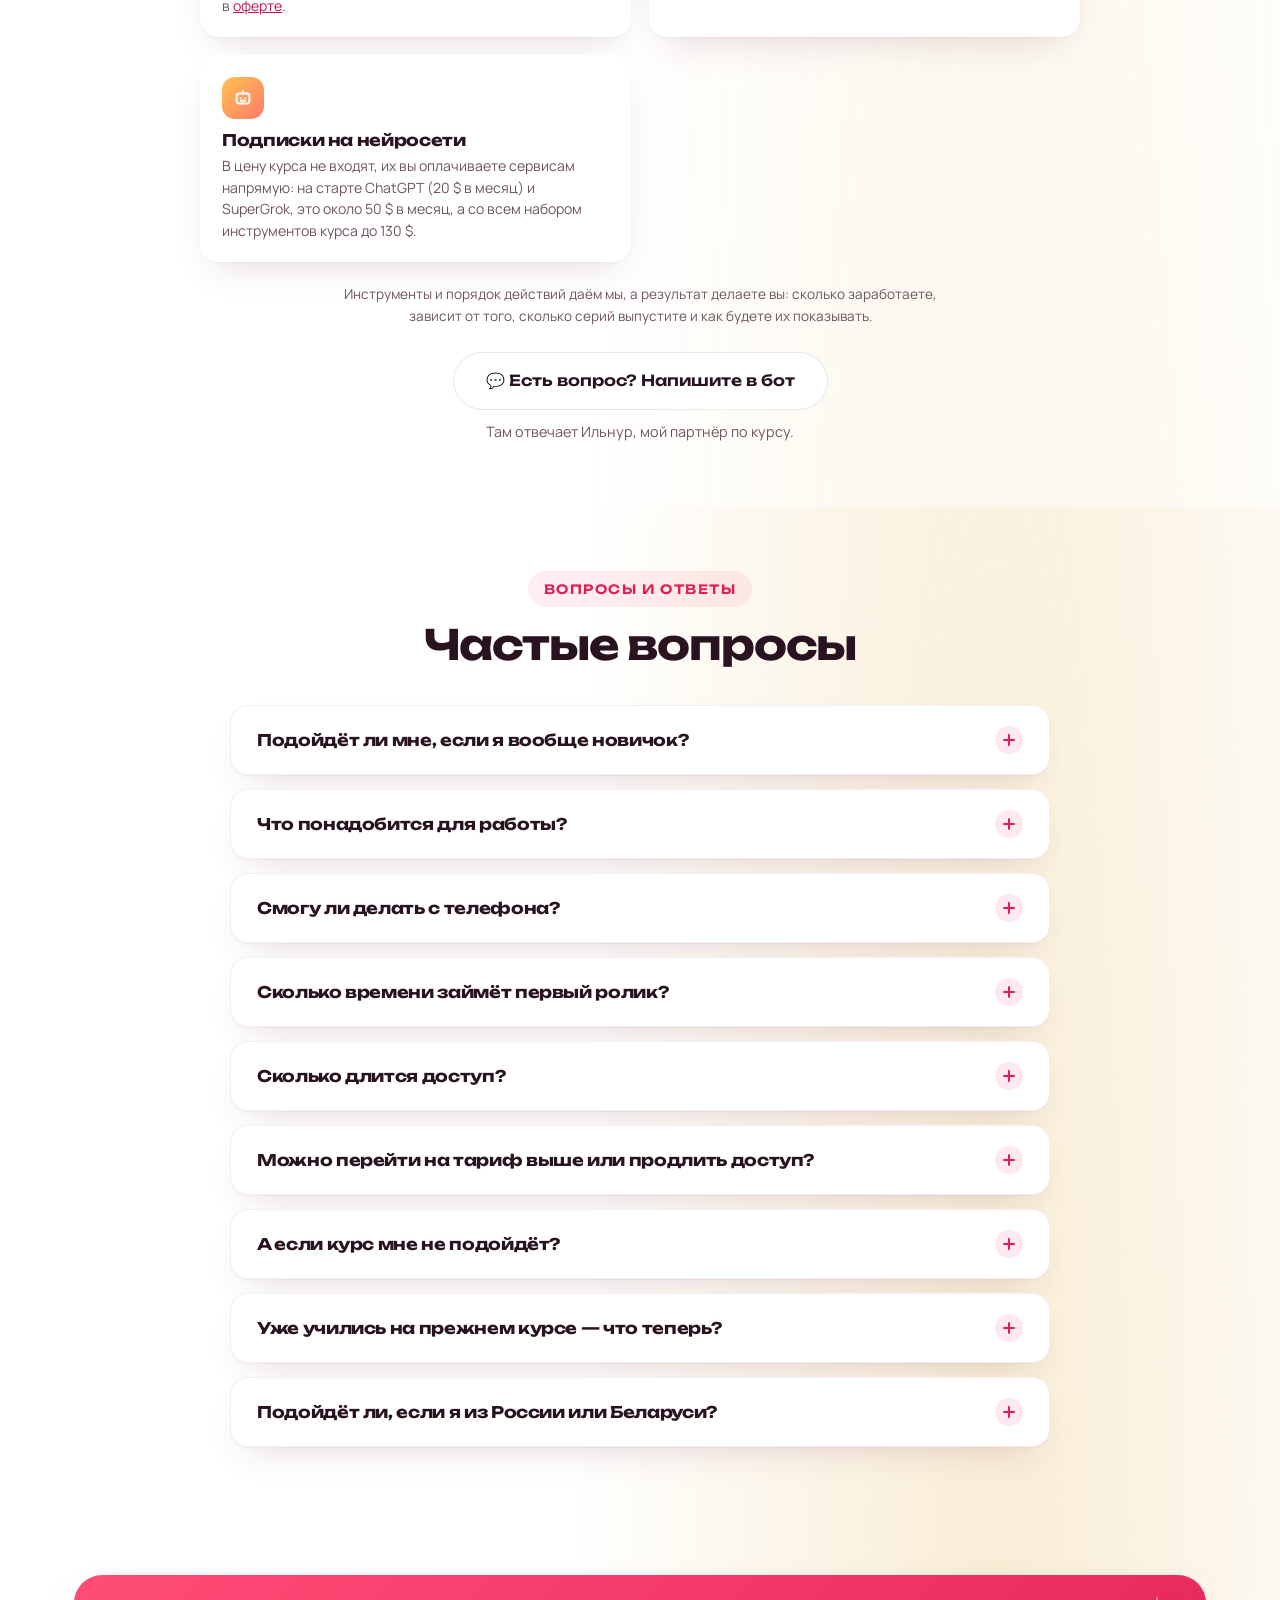
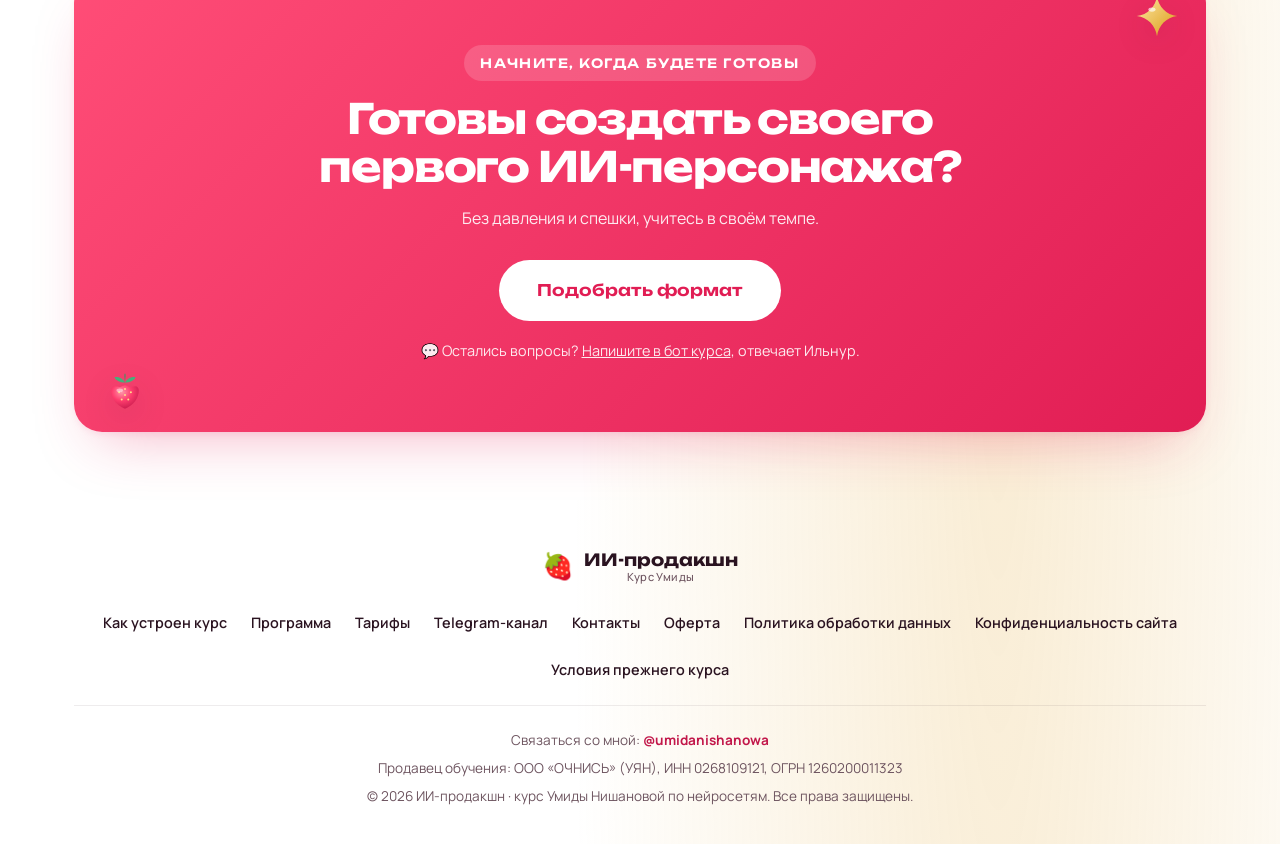
==== commit d78ec8c1: "сайт: кнопка оплаты «Карта другой страны или частями» — как на странице оплаты, строка про оплату ча" ====
--- a/index.html
+++ b/index.html
@@ -101,7 +101,7 @@
   <div class="wrap">
     <div class="proof reveal">
       <div class="item"><div class="num">с телефона</div><div class="lbl">без мощного ПК</div></div>
-      <div class="item"><div class="num">4 модуля</div><div class="lbl">и три способа на выбор</div></div>
+      <div class="item"><div class="num">5 модулей</div><div class="lbl">и три способа на выбор</div></div>
       <div class="item"><div class="num">с нуля</div><div class="lbl">опыт не нужен</div></div>
       <div class="item"><div class="num">ИИ‑наставник</div><div class="lbl">в каждом тарифе</div></div>
     </div>
@@ -477,8 +477,8 @@
          из прежних абзацев: оферта, «результат делаете вы»; возврат — гарантия 7 дней, остальные условия (после 7 дней,
          сроки, заявление) только в оферте (22.10.2026). Правишь смысл — правь в оферте и здесь одновременно. -->
     <div class="pay-info">
-      <div class="pi reveal"><span class="pi-ic pi-card" aria-hidden="true"><svg viewBox="0 0 24 24"><rect x="3" y="6" width="18" height="13" rx="2.5" fill="none" stroke="#fff" stroke-width="2.2" stroke-linecap="round" stroke-linejoin="round"/><path d="M3 10.5h18M7 15h4" fill="none" stroke="#fff" stroke-width="2.2" stroke-linecap="round" stroke-linejoin="round"/></svg></span><h3>Оплата и доступ</h3><p>Оплата на уян.рф картой российского банка или через СБП, чек придёт на почту. Вход в кабинет пришлёт бот курса в Telegram, обычно сразу после оплаты, самое позднее — в течение рабочего дня. Услугу оказывает ООО «ОЧНИСЬ», условия в <a href="https://xn--m1al0b.xn--p1ai/offer-multiki.html" target="_blank" rel="noopener">оферте</a>.</p></div>
-      <div class="pi reveal"><span class="pi-ic pi-world" aria-hidden="true"><svg viewBox="0 0 24 24"><circle cx="12" cy="12" r="8.5" fill="none" stroke="#fff" stroke-width="2.2" stroke-linecap="round" stroke-linejoin="round"/><path d="M3.5 12h17M12 3.5c2.6 2.4 2.6 14.6 0 17M12 3.5c-2.6 2.4-2.6 14.6 0 17" fill="none" stroke="#fff" stroke-width="2.2" stroke-linecap="round" stroke-linejoin="round"/></svg></span><h3>Карта не российского банка</h3><p>На странице оплаты есть кнопка «Карта другой страны», цена та же. Но банки сейчас часто отклоняют такие платежи: если не прошло, напишите в <a href="https://t.me/MULTIKIAI_BOT?start=cp_site" target="_blank" rel="noopener">бот</a>, из какой вы страны, подскажем другой способ.</p></div>
+      <div class="pi reveal"><span class="pi-ic pi-card" aria-hidden="true"><svg viewBox="0 0 24 24"><rect x="3" y="6" width="18" height="13" rx="2.5" fill="none" stroke="#fff" stroke-width="2.2" stroke-linecap="round" stroke-linejoin="round"/><path d="M3 10.5h18M7 15h4" fill="none" stroke="#fff" stroke-width="2.2" stroke-linecap="round" stroke-linejoin="round"/></svg></span><h3>Оплата и доступ</h3><p>Оплата на уян.рф картой российского банка или через СБП, чек придёт на почту. Можно частями: кнопка «Карта другой страны или частями», рассрочку одобряет банк. Вход в кабинет пришлёт бот курса в Telegram, обычно сразу после оплаты, самое позднее — в течение рабочего дня. Услугу оказывает ООО «ОЧНИСЬ», условия в <a href="https://xn--m1al0b.xn--p1ai/offer-multiki.html" target="_blank" rel="noopener">оферте</a>.</p></div>
+      <div class="pi reveal"><span class="pi-ic pi-world" aria-hidden="true"><svg viewBox="0 0 24 24"><circle cx="12" cy="12" r="8.5" fill="none" stroke="#fff" stroke-width="2.2" stroke-linecap="round" stroke-linejoin="round"/><path d="M3.5 12h17M12 3.5c2.6 2.4 2.6 14.6 0 17M12 3.5c-2.6 2.4-2.6 14.6 0 17" fill="none" stroke="#fff" stroke-width="2.2" stroke-linecap="round" stroke-linejoin="round"/></svg></span><h3>Карта не российского банка</h3><p>На странице оплаты есть кнопка «Карта другой страны или частями», цена та же. Но банки сейчас часто отклоняют такие платежи: если не прошло, напишите в <a href="https://t.me/MULTIKIAI_BOT?start=cp_site" target="_blank" rel="noopener">бот</a>, из какой вы страны, подскажем другой способ.</p></div>
       <div class="pi reveal"><span class="pi-ic pi-ai" aria-hidden="true"><svg viewBox="0 0 24 24"><rect x="5" y="7" width="14" height="11" rx="3" fill="none" stroke="#fff" stroke-width="2.2" stroke-linecap="round" stroke-linejoin="round"/><path d="M12 7V4M9.5 12h.01M14.5 12h.01M9.5 15h5" fill="none" stroke="#fff" stroke-width="2.2" stroke-linecap="round" stroke-linejoin="round"/></svg></span><h3>Подписки на нейросети</h3><p>В цену курса не входят, их вы оплачиваете сервисам напрямую: на старте ChatGPT (20 $ в месяц) и SuperGrok, это около 50 $ в месяц, а со всем набором инструментов курса до 130 $.</p></div>
     </div>
     <p class="pay-note pay-honest reveal">Инструменты и порядок действий даём мы, а результат делаете вы: сколько заработаете, зависит от того, сколько серий выпустите и как будете их показывать.</p>
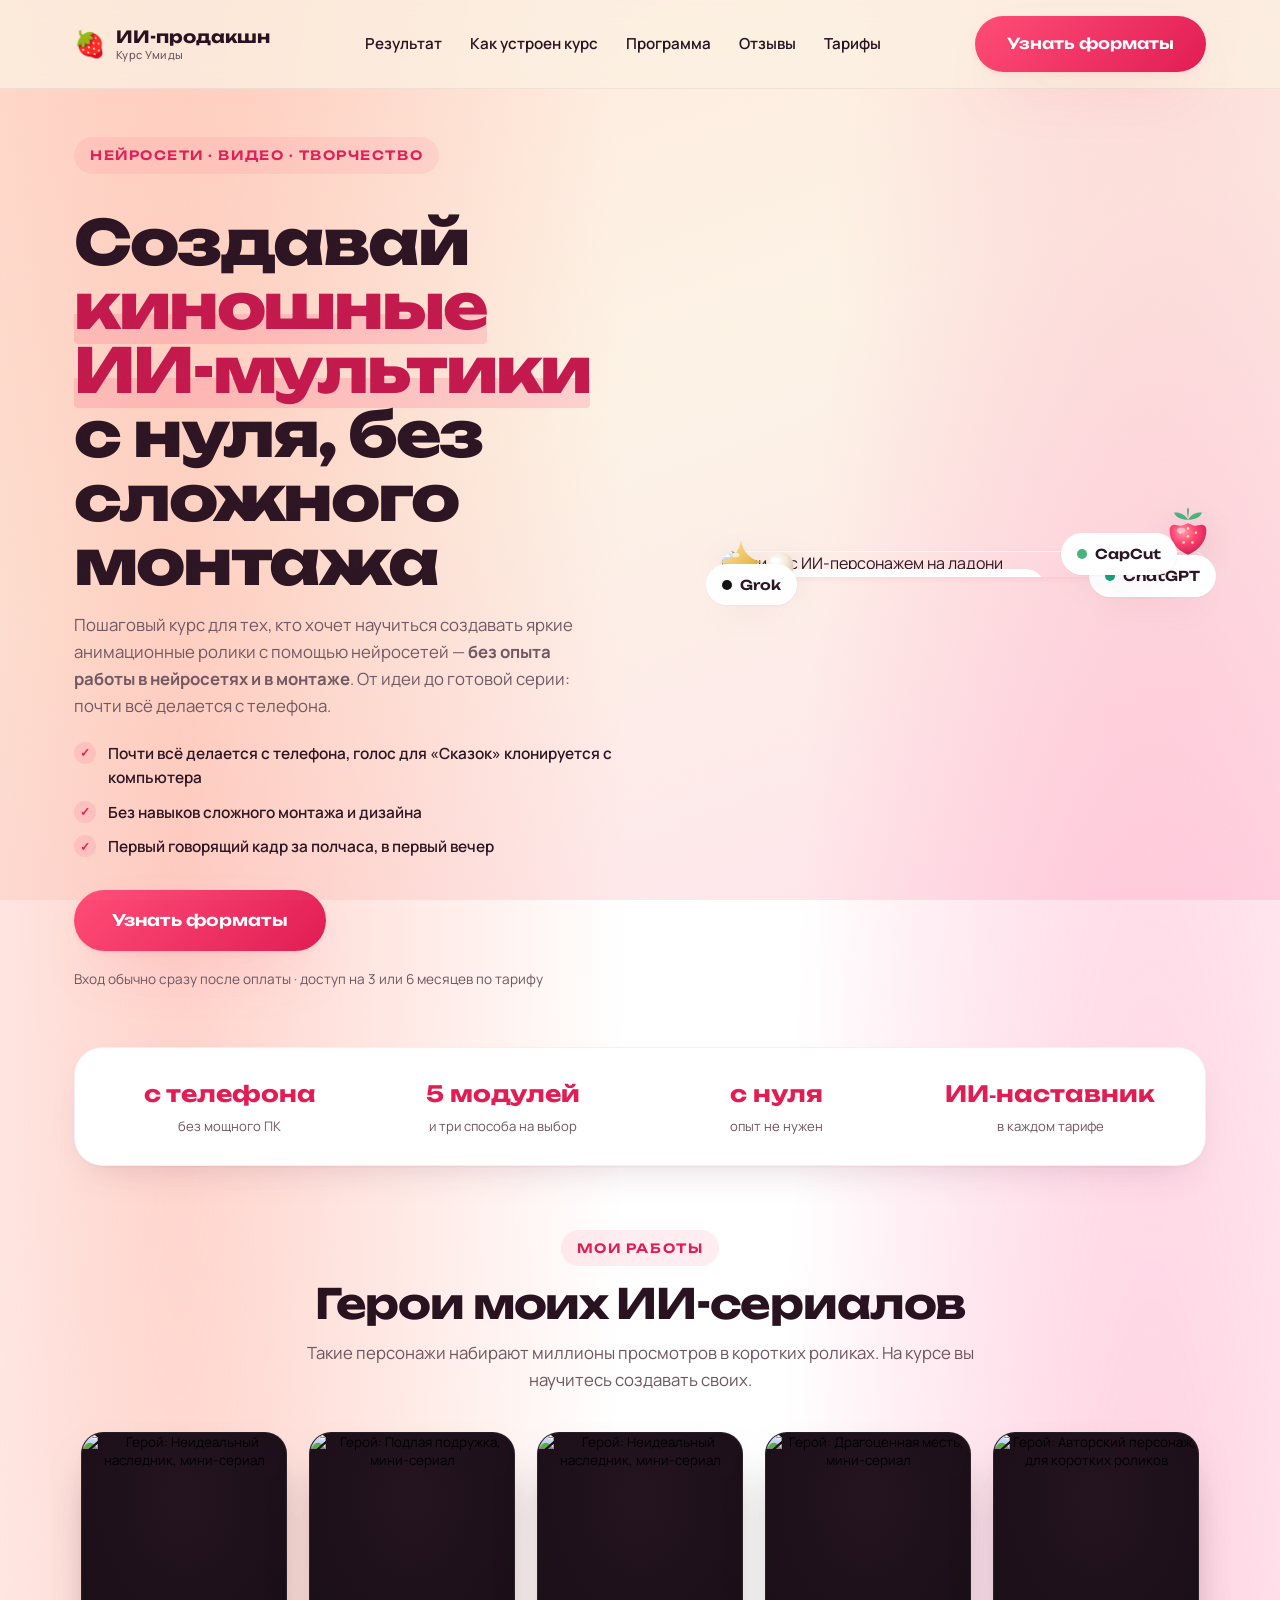
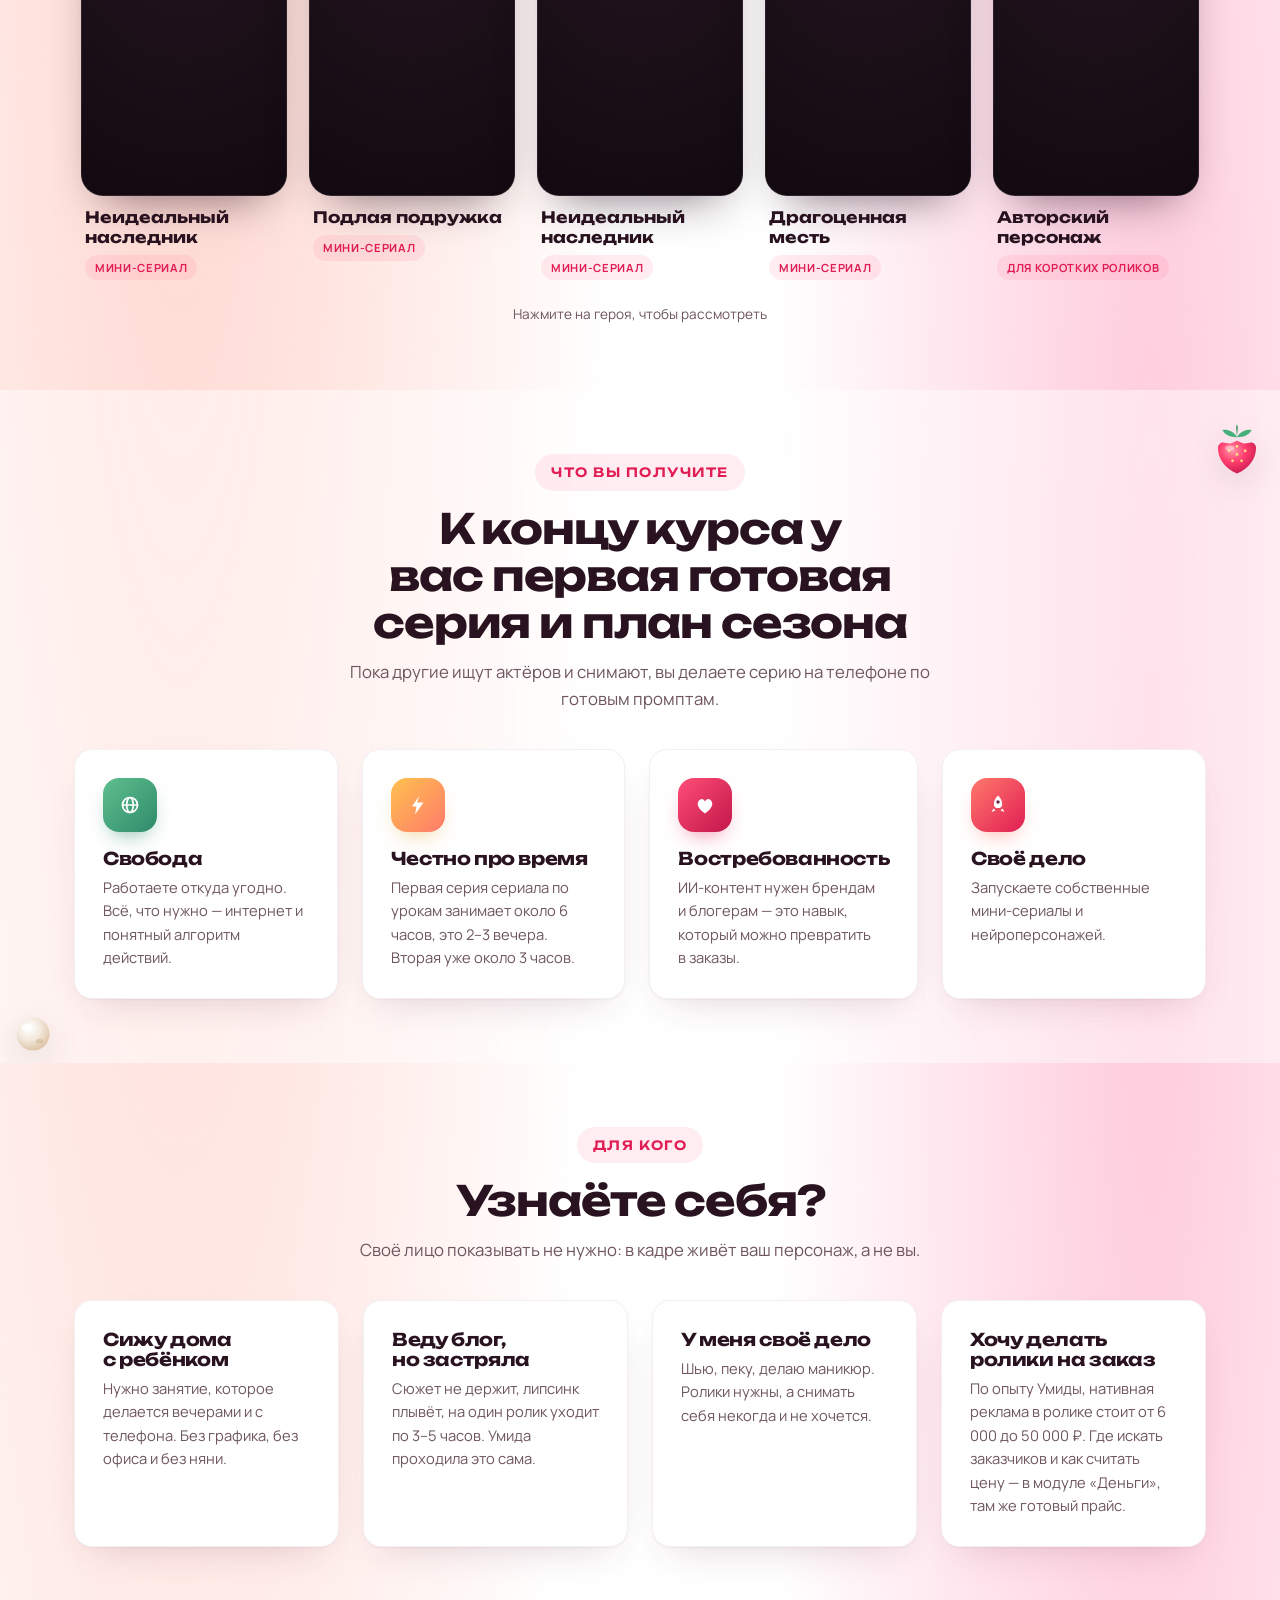
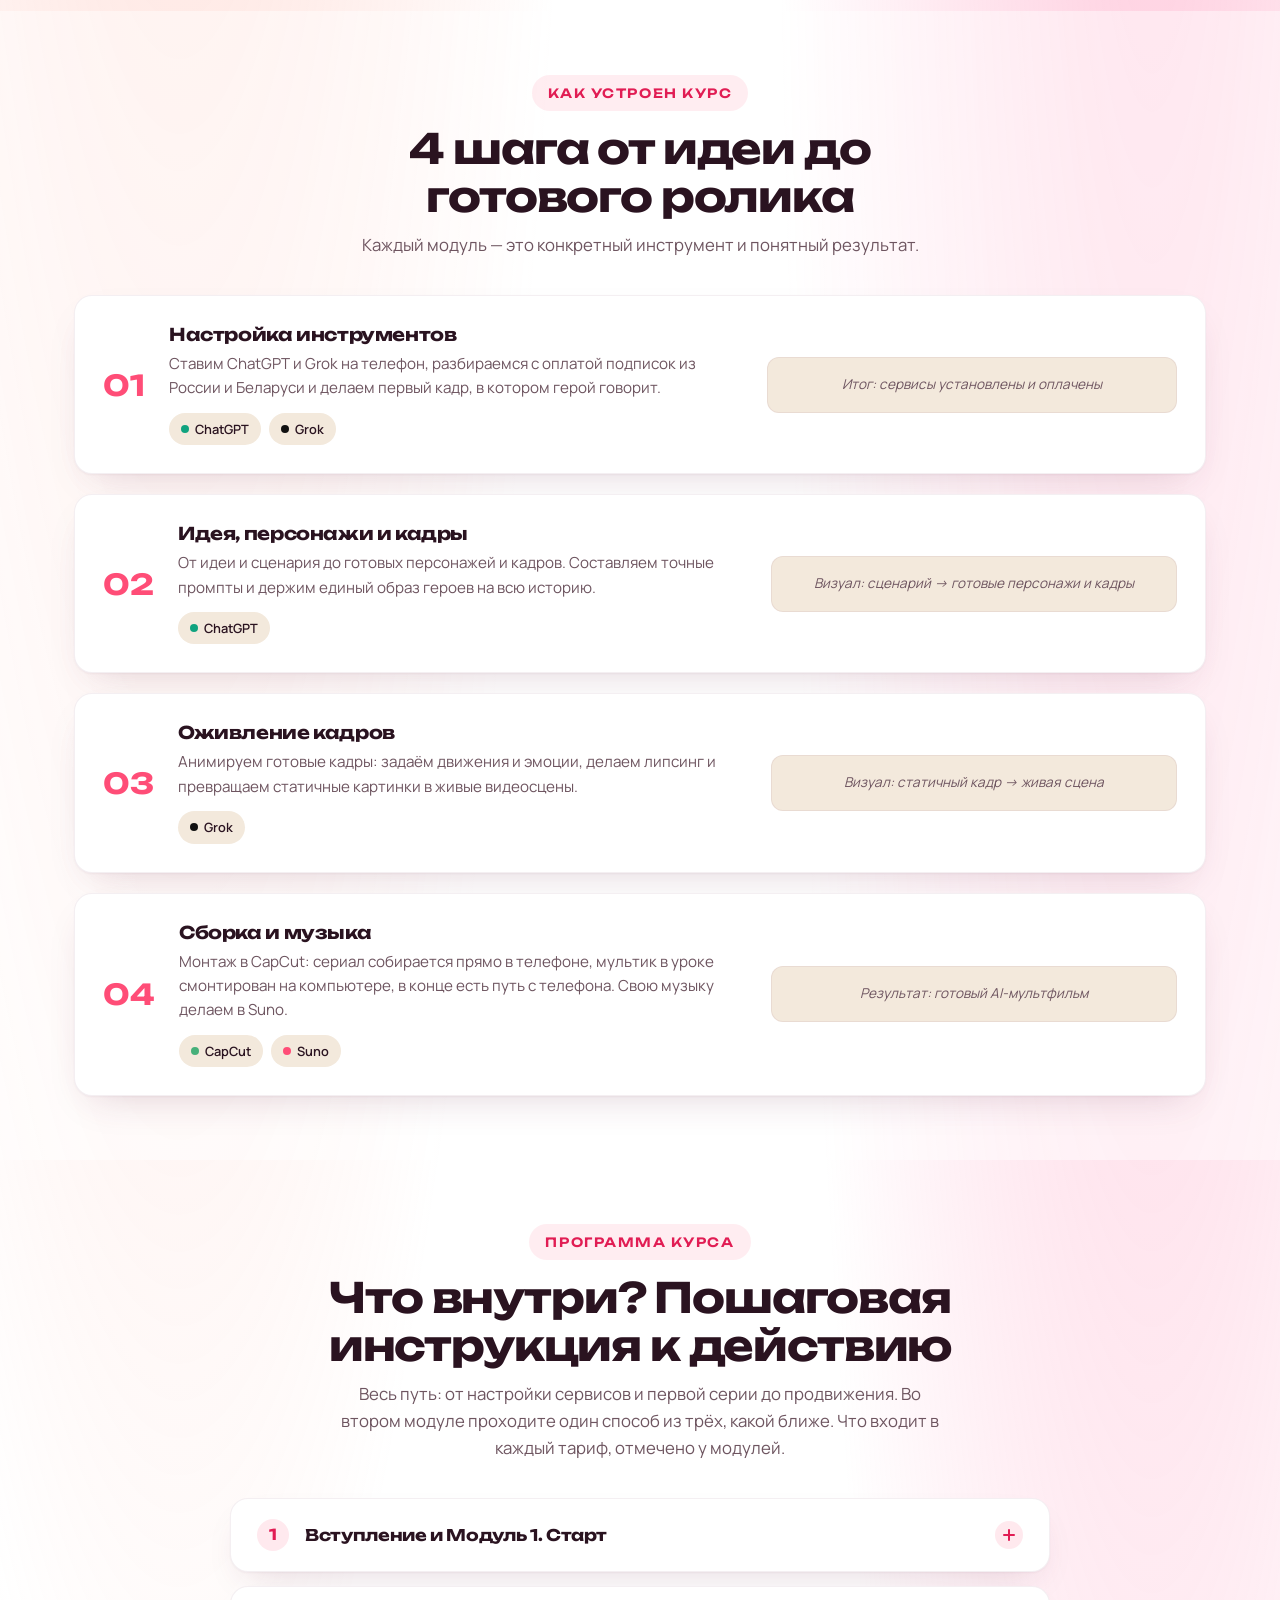
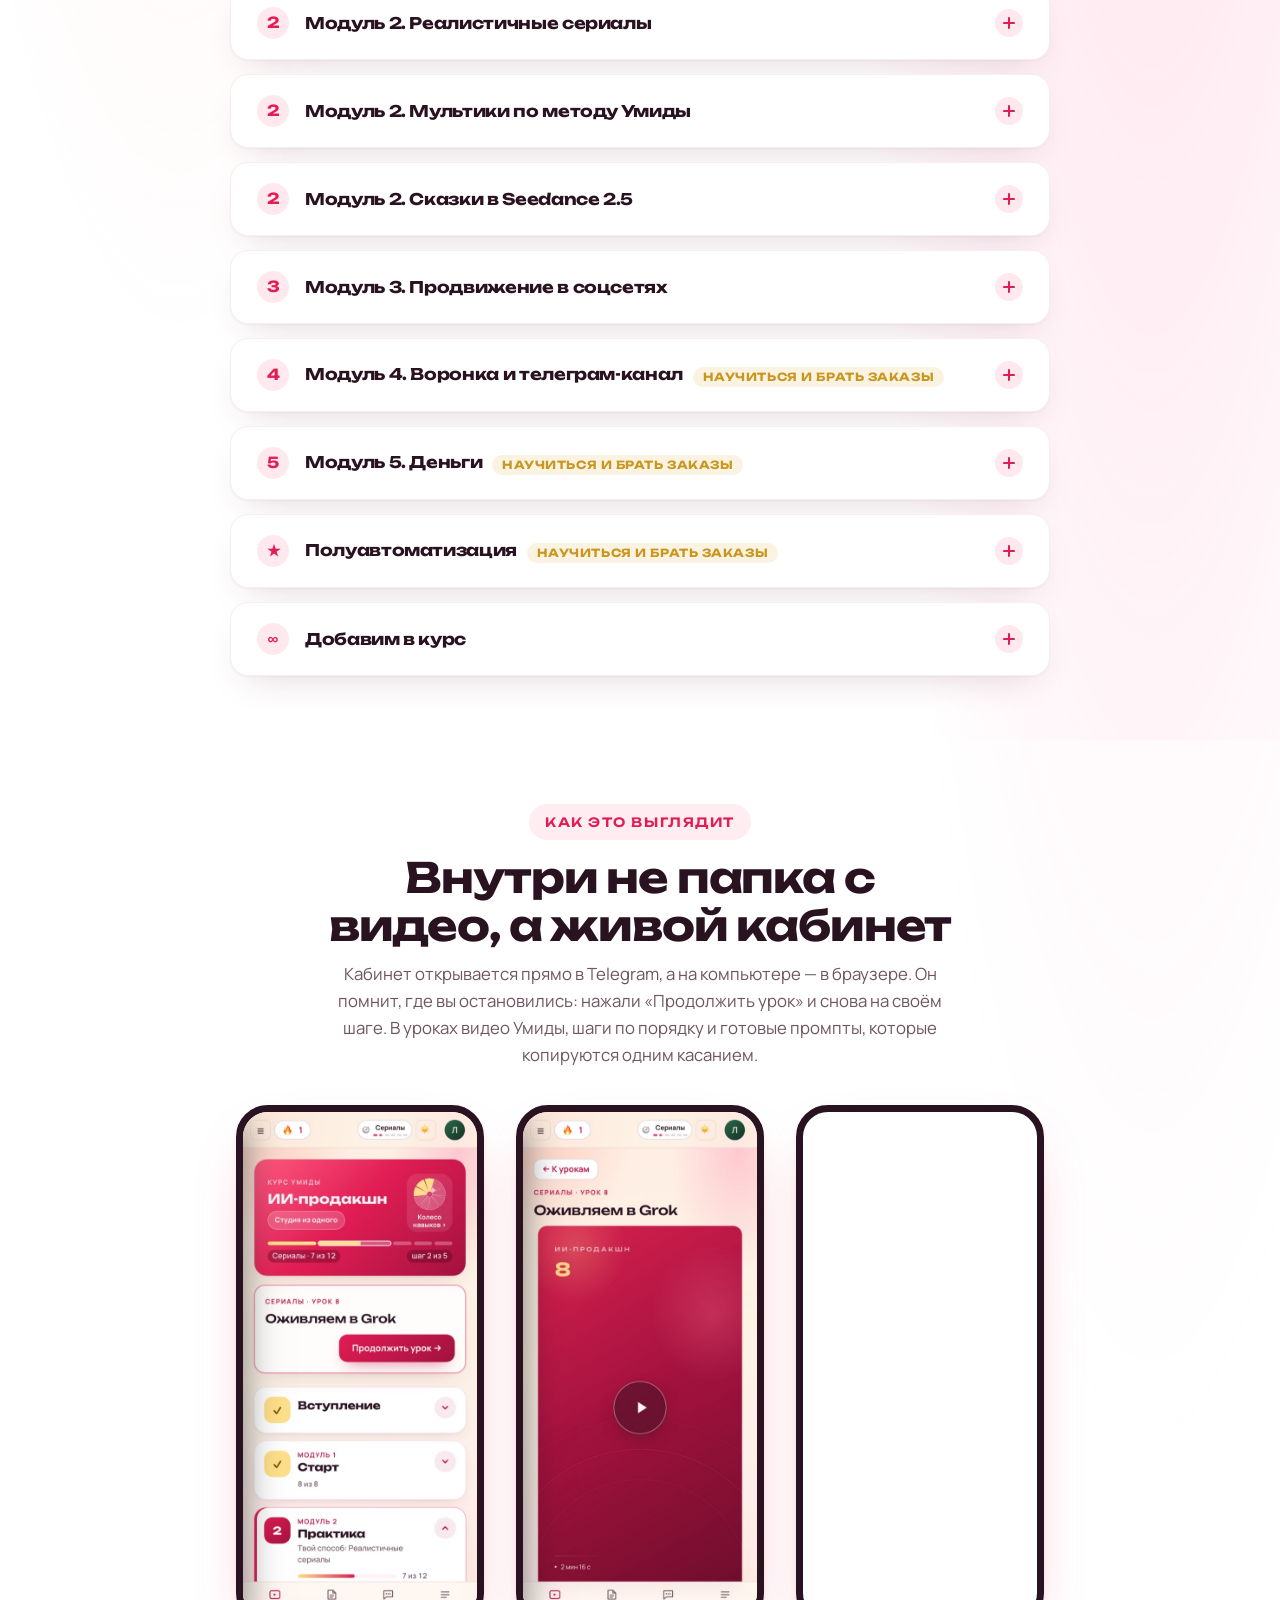
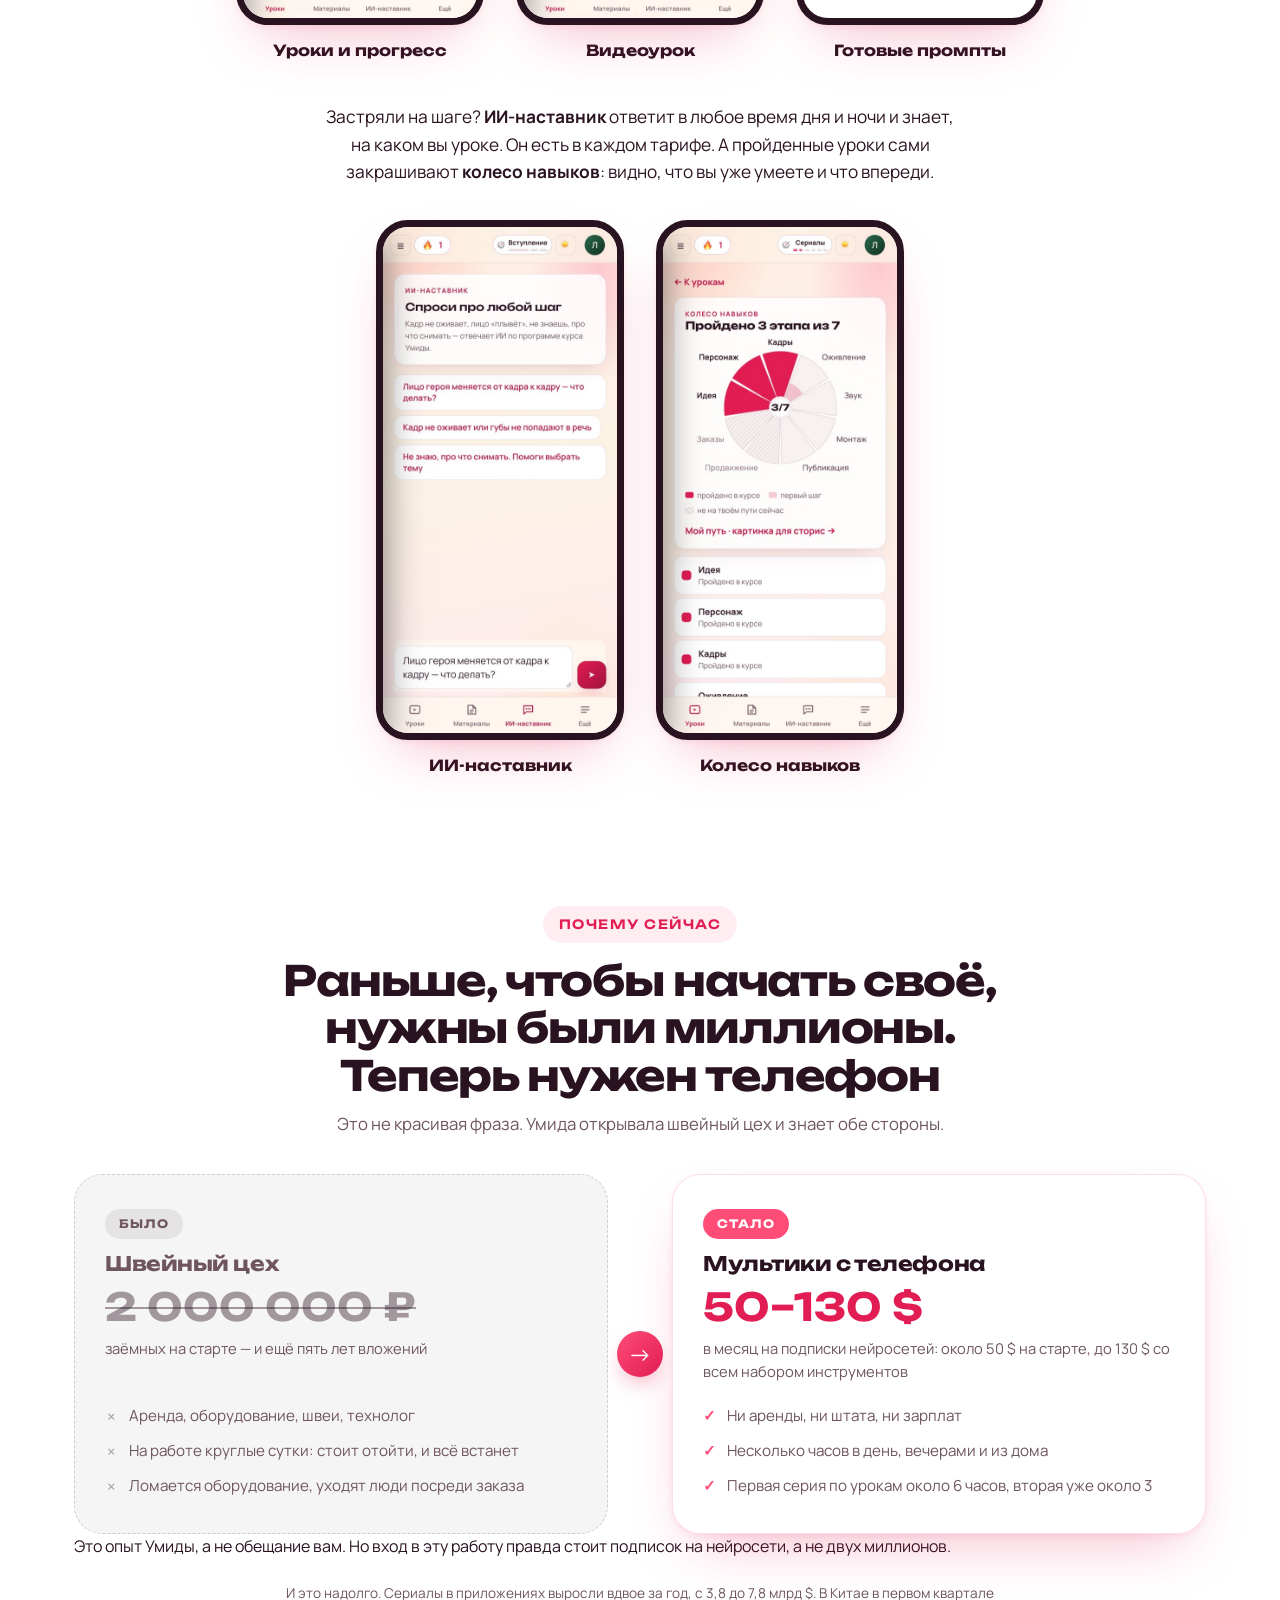
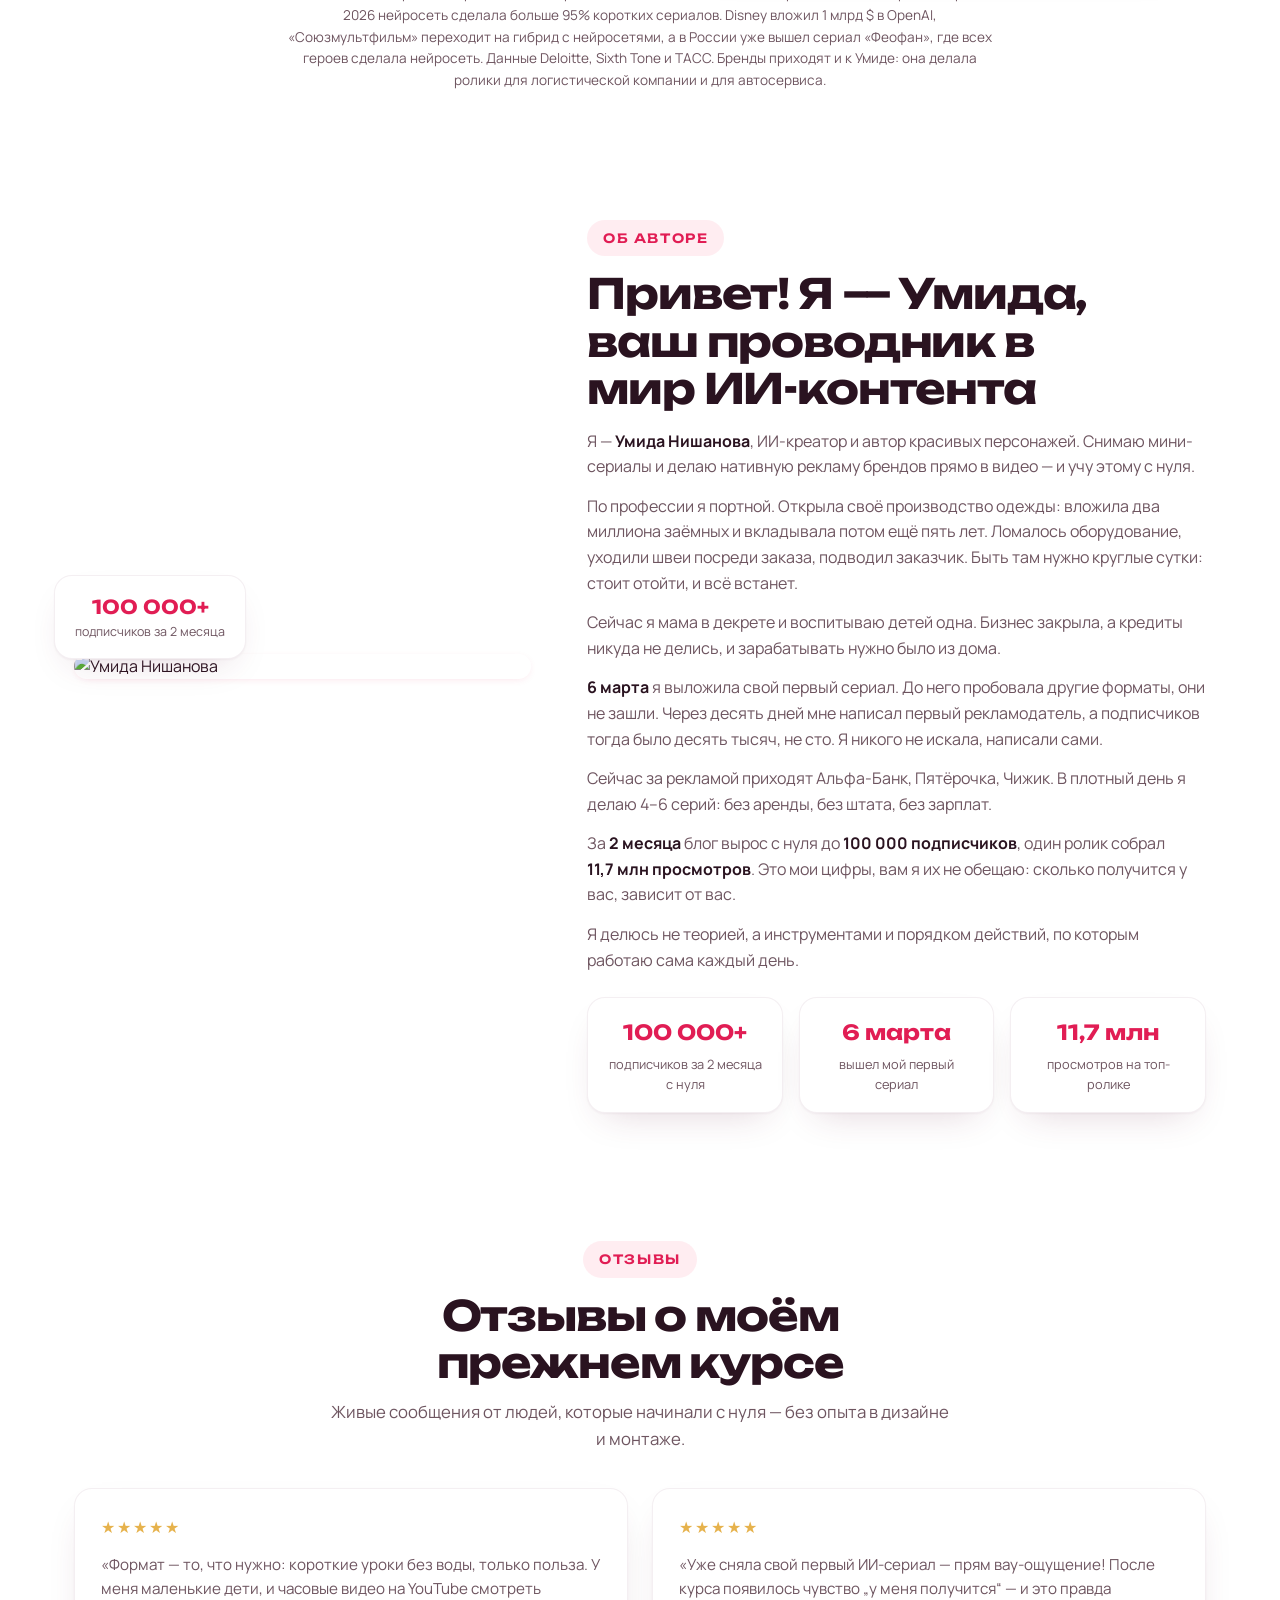
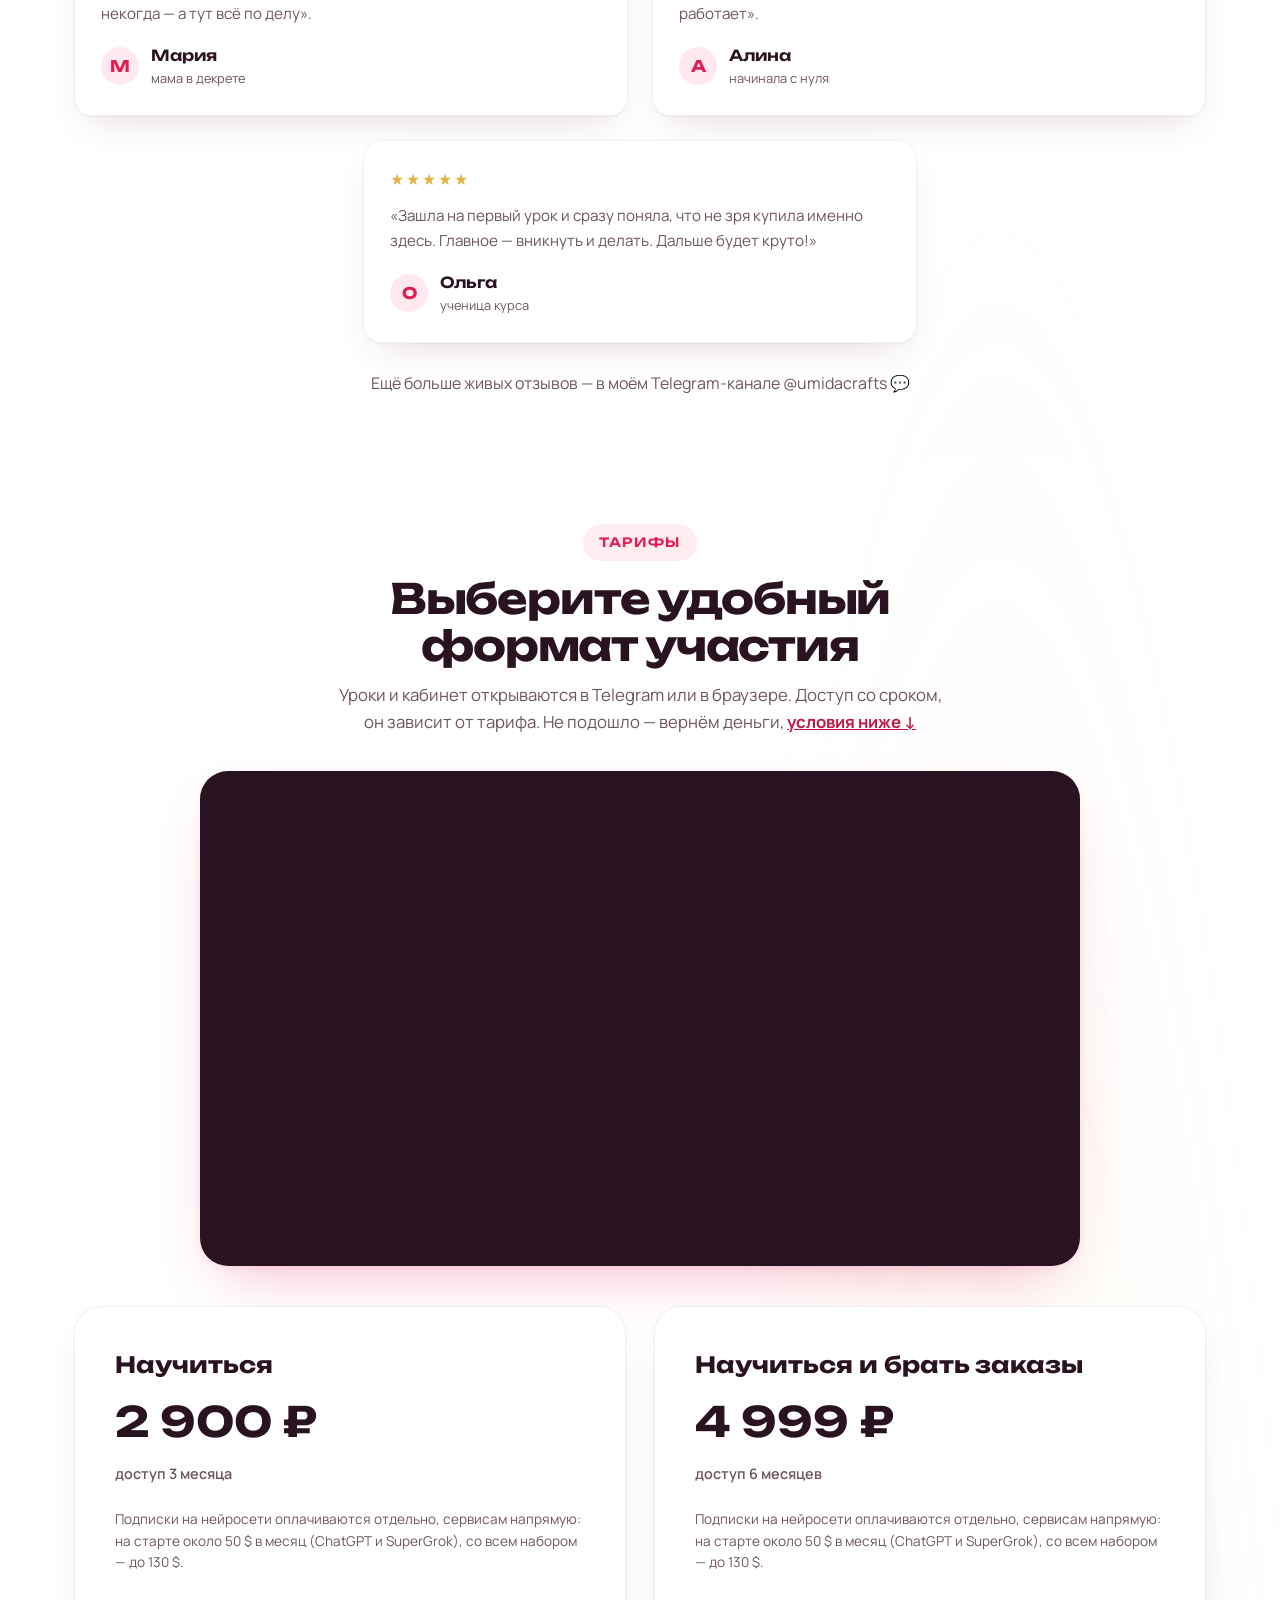
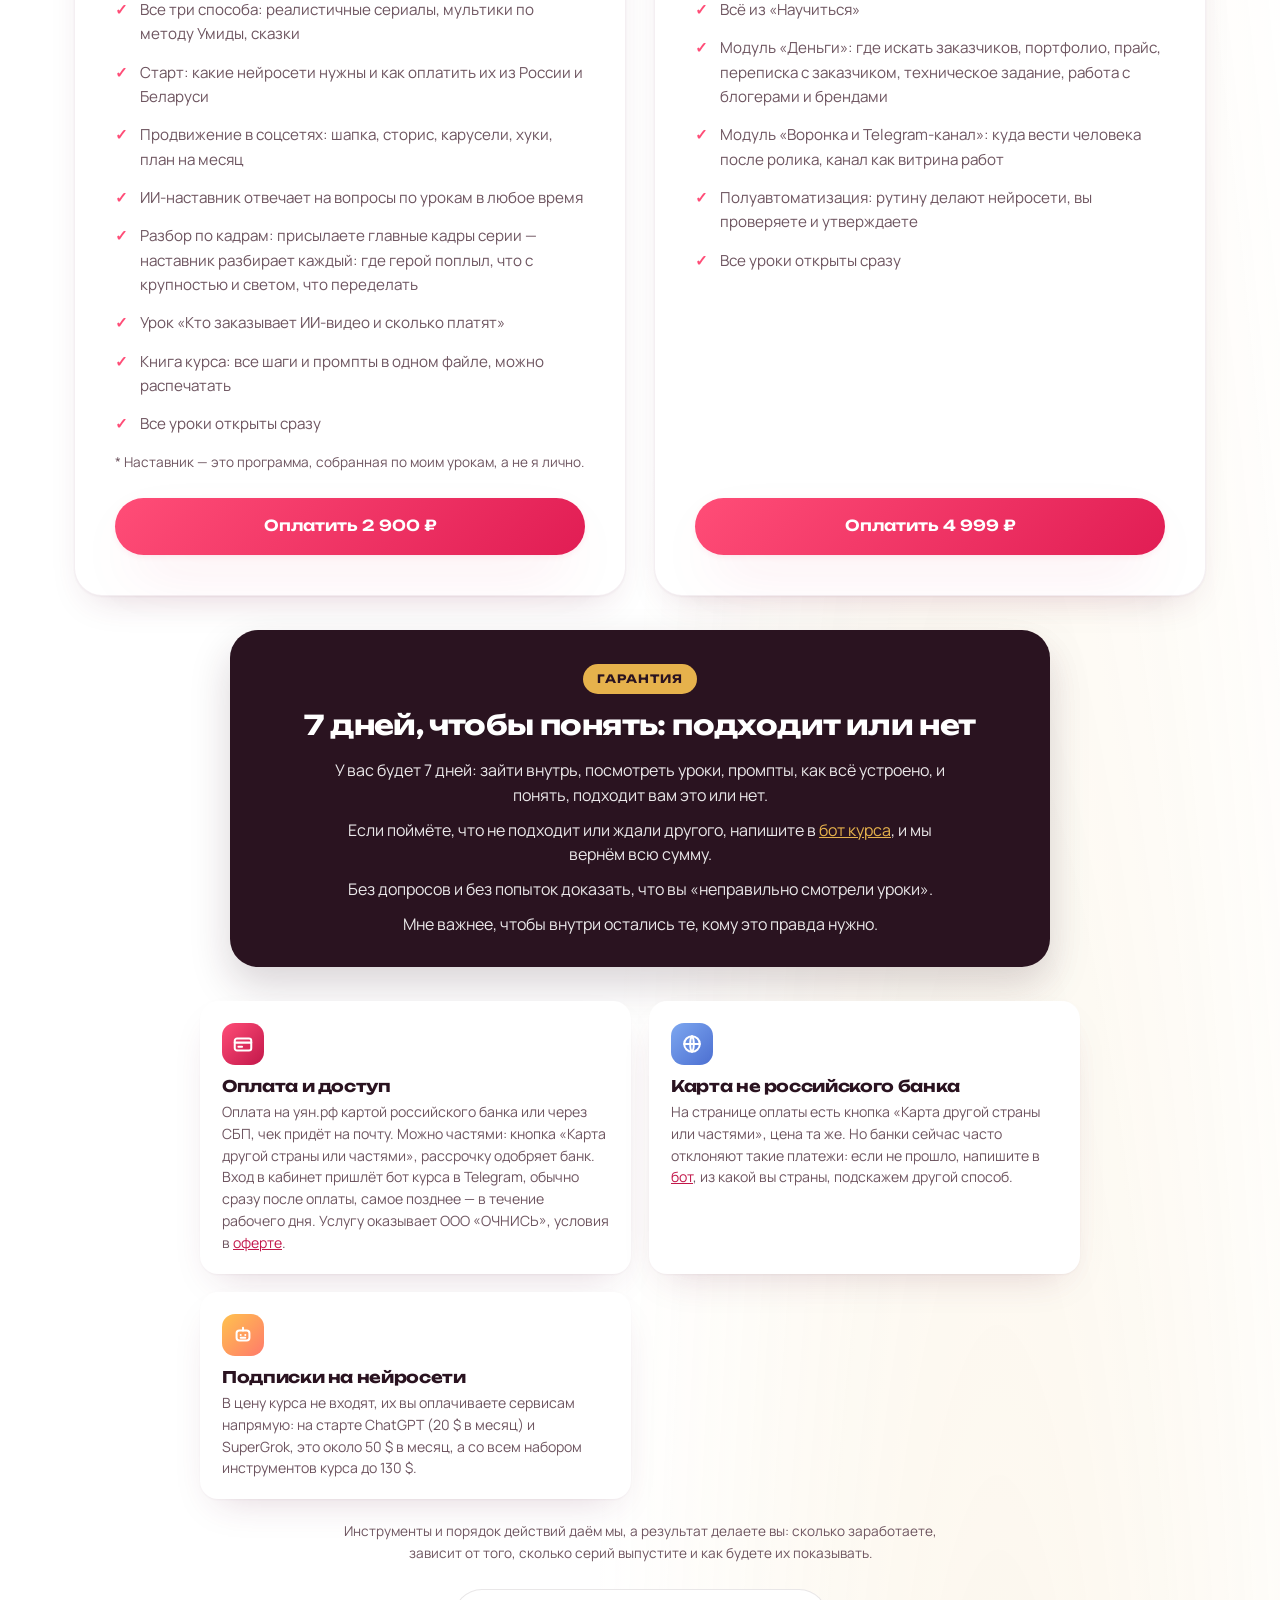
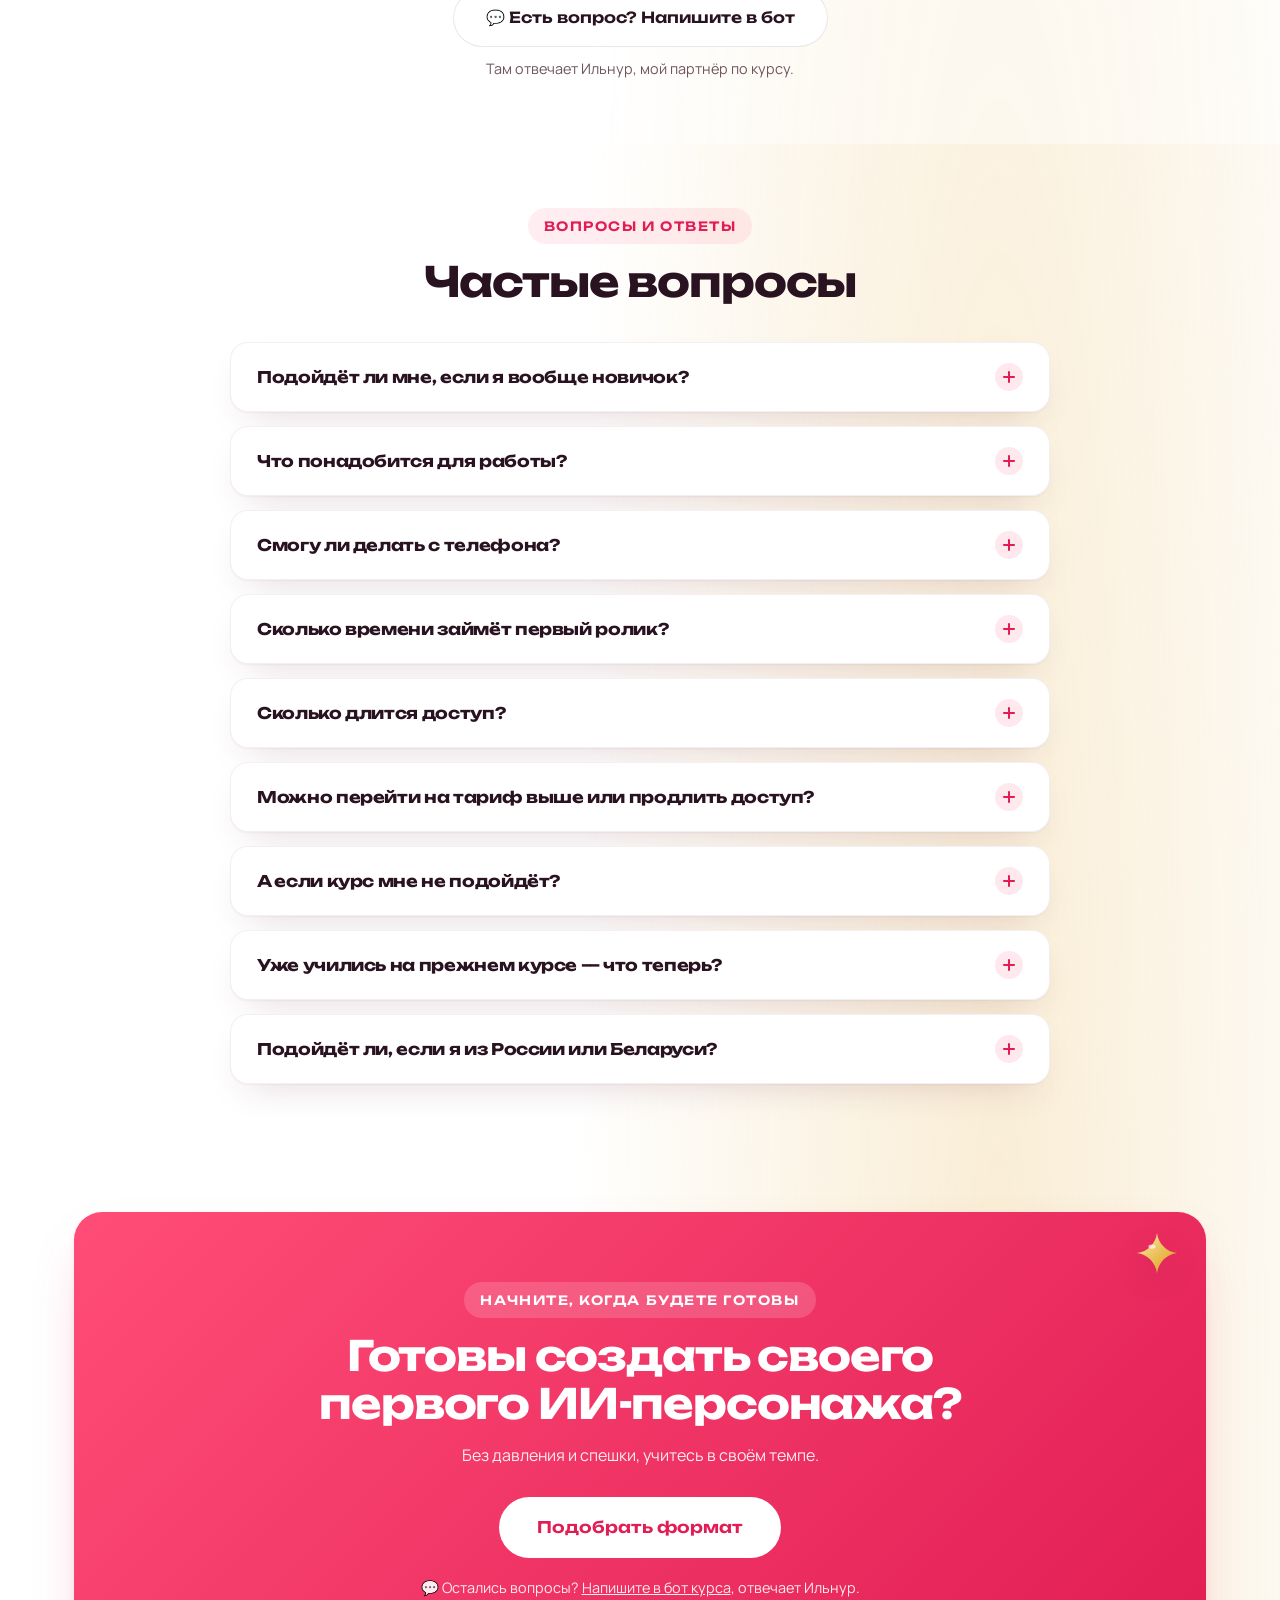
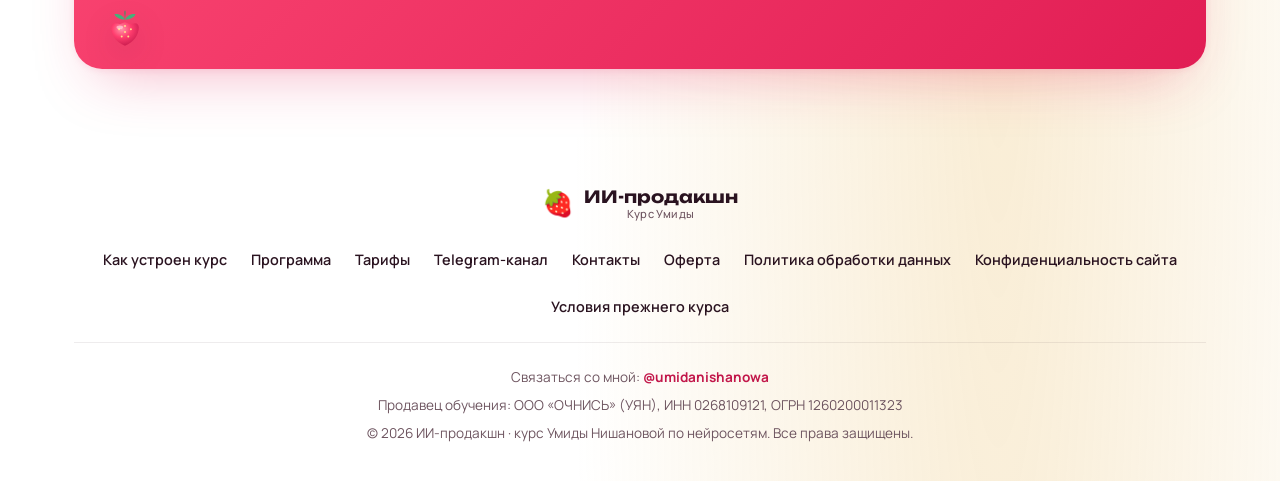
==== commit 5c814a52: "сайт Умиды: два тарифа вместо трёх — «Мультцех» с витрины снят Слово Ильнура 07.11: «три тарифа люди" ====
--- a/index.html
+++ b/index.html
@@ -278,18 +278,6 @@
           <p class="lesson">6 уроков · с тарифа «Научиться и брать заказы» · уроки текстовые</p>
           <ul><li>Карта конвейера: что отдать нейросетям, а что оставить себе</li><li>Библия сериала: новая серия одним сообщением</li><li>Режиссёр серии: промпты на всю серию разом</li><li>Кадры и оживление очередью</li><li>Монтаж по шаблону</li><li>Публикация без рутины</li><li>Генерация, сборка и публикация идут по шаблону, а вы ставите задачу, проверяете и утверждаете. Полностью автоматическое создание роликов курс не обещает</li></ul>
         </div></div>
-      <div class="acc reveal"><div class="acc-head"><span class="mnum">★</span><h3>Свой продукт <span class="mod">Мультцех</span></h3><span class="plus"></span></div>
-        <div class="acc-body">
-          <p class="lesson">2 урока · тариф «Мультцех» · уроки текстовые</p>
-          <p class="prog-lead">Как создать свой курс или гайд и продавать его: путь человека от первого просмотра до покупки.</p>
-          <ul><li>Свой продукт: как создать курс и продавать его</li><li>Воронка: как человек приходит к покупке</li></ul>
-        </div></div>
-      <div class="acc reveal"><div class="acc-head"><span class="mnum">★</span><h3>Софт «Мультстудия» <span class="mod">Мультцех</span></h3><span class="plus"></span></div>
-        <div class="acc-body">
-          <p class="lesson">Тариф «Мультцех» · откроется в кабинете не позднее 15 ноября 2026 года</p>
-          <ul><li>Сценарий серии проверяется по правилам Умиды, промпты на каждый клип собираются сами — с одними и теми же героями, серия монтируется по шаблону с субтитрами</li></ul>
-          <p class="prog-note">О&nbsp;запуске напишем в бот курса.</p>
-        </div></div>
       <div class="acc reveal"><div class="acc-head"><span class="mnum">∞</span><h3>Добавим в курс</h3><span class="plus"></span></div>
         <div class="acc-body"><ul><li>Три урока: «Публикация» в сериалах, «Персонажи» и «Первая серия: три блока» в мультиках. Курс проходится и без них. В кабинете каждое такое место помечено</li><li>Два последних урока модуля «Деньги»: партнёрская программа и заработок на телеграм-канале</li><li>Когда откроются, сообщим в боте курса</li></ul></div></div>
     </div>
@@ -410,13 +398,14 @@
          видно: пустой плеер не показываем. Вставить видео — одна правка: id из ссылки Kinescope (kinescope.io/<id>) в
          data-kinescope ниже, плеер соберёт js/script.js. -->
     <div class="sales-video reveal" id="video" data-kinescope="vrZviwqxBwmNf5UqX8rdsz" hidden></div>
-    <!-- Три карточки (линейка 03.11.2026): «Научиться» 2 900 · «Научиться и брать заказы» 4 999 · «Мультцех» 14 900.
-         «Студия из одного» упразднена 02.11 и влита в «Мультцех»: на сайте её нет и не будет. Тексты — дословно из
-         контракта выкатки 03.11 (как на странице оплаты и в боте). У третьей — спокойный ярлык «Самый полный», без
-         «хит», «выгодно», «популярный». Цены — из прайса api (js/prices.js); пока api «Мультцех» не отдаёт, карточка
-         показывает 14 900 ₽ из разметки и не прячется. Гарантия — отдельным блоком под карточками, подписки — рядом
-         с ценой. Три в ряд — на компьютере от 1040 px (css: .prices-3), уже — столбиком. -->
-    <div class="prices prices-3">
+    <!-- Две карточки (Ильнур 07.11.2026): «Научиться» 2 900 · «Научиться и брать заказы» 4 999.
+         🛑 «Мультцех» 14 900 с сайта снят: холодный трафик три цены не читает, а 14 900 в переписке ценой не
+         продаётся — его ведут разговором (бот курса, Штаб). В прайсе api тариф живой; карточку сюда не возвращать
+         без слова Ильнура. Вместе с карточкой сняты два блока программы, доступные только в «Мультцехе», и
+         модификатор ряда .prices-3 (он раскладывал карточки на три колонки — для двух осталась бы дыра).
+         «Студия из одного» упразднена 02.11. Тексты — дословно из контракта выкатки 03.11 (как на странице оплаты
+         и в боте), без «хит», «выгодно», «популярный». Цены — из прайса api (js/prices.js). -->
+    <div class="prices">
       <div class="price reveal">
         <div class="pname">Научиться</div>
         <div class="pcost"><span data-price="multiki_mini">2 900 ₽</span><small class="pwas" data-was="multiki_mini" hidden>сейчас вместо <s></s></small><small>доступ 3 месяца</small></div>
@@ -447,21 +436,6 @@
         </ul>
         <a class="btn" data-pay="multiki_ai" href="https://xn--m1al0b.xn--p1ai/multiki.html?tier=multiki_ai&amp;cp=site&amp;src=umida_site" target="_blank" rel="noopener"><span>Оплатить <span data-price="multiki_ai">4 999 ₽</span></span></a>
       </div>
-      <div class="price reveal">
-        <span class="tag">Самый полный</span>
-        <div class="pname">Мультцех</div>
-        <div class="pcost"><span data-price="multiki_flow">14 900 ₽</span><small class="pwas" data-was="multiki_flow" hidden>сейчас вместо <s></s></small><small>доступ 6 месяцев</small></div>
-        <p class="psubs">Подписки на нейросети оплачиваются отдельно, сервисам напрямую: на старте около 50 $ в месяц (ChatGPT и SuperGrok), со всем набором — до 130 $.</p>
-        <ul>
-          <li><span class="ck">✓</span>Всё из «Научиться и брать заказы»</li>
-          <li><span class="ck">✓</span>Модуль «Свой продукт»: как создать свой курс или гайд и продавать его — путь человека от первого просмотра до покупки</li>
-          <li><span class="ck">✓</span>Софт автоматизации «Мультстудия»: сценарий серии проверяется по правилам Умиды, промпты на каждый клип собираются сами — с одними и теми же героями, серия монтируется по шаблону с субтитрами</li>
-          <li><span class="ck">✓</span>Больше вопросов ИИ-наставнику в день</li>
-          <li><span class="ck">✓</span>Все уроки открыты сразу</li>
-        </ul>
-        <p class="pstar">* Софт откроется в кабинете не позднее 15 ноября 2026 года — о запуске напишем в бот курса. Живых встреч и созвонов в тарифе нет.</p>
-        <a class="btn" data-pay="multiki_flow" href="https://xn--m1al0b.xn--p1ai/multiki.html?tier=multiki_flow&amp;cp=site&amp;src=umida_site" target="_blank" rel="noopener"><span>Оплатить <span data-price="multiki_flow">14 900 ₽</span></span></a>
-      </div>
     </div>
     <!-- Гарантия отдельным блоком (Ильнур 23.10, образец — страница практикума Сердитова; текст свой, голос Умиды, на «вы»).
          Юридическая часть (после 7 дней — ст. 32 ЗоЗПП, книга с 8-го дня) — только в оферте ред. 14. -->
@@ -500,7 +474,7 @@
       <div class="acc reveal"><div class="acc-head"><h3 style="margin:0">Сколько времени займёт первый ролик?</h3><span class="plus"></span></div>
         <div class="acc-body"><ul><li>Первая серия сериала по урокам занимает около 6 часов, это 2–3 вечера. Первая серия мультика около 4–4,5 часа плюс время, пока нейросеть считает. Вторая серия быстрее: герои и локации уже есть.</li></ul></div></div>
       <div class="acc reveal"><div class="acc-head"><h3 style="margin:0">Сколько длится доступ?</h3><span class="plus"></span></div>
-        <div class="acc-body"><ul><li>«Научиться» на 3 месяца, «Научиться и брать заказы» и «Мультцех» на 6. Уже учитесь на «Научиться» или «Научиться и брать заказы»? На «Мультцех» можно перейти, доплатив разницу, — напишите в <a href="https://t.me/MULTIKIAI_BOT?start=cp_site" target="_blank" rel="noopener">бот курса</a>, посчитаем. Когда срок закончится, свой тариф можно продлить за 990 ₽ на 3 месяца.</li></ul></div></div>
+        <div class="acc-body"><ul><li>«Научиться» на 3 месяца, «Научиться и брать заказы» на 6. Уже учитесь на «Научиться»? На старший тариф можно перейти, доплатив разницу, — напишите в <a href="https://t.me/MULTIKIAI_BOT?start=cp_site" target="_blank" rel="noopener">бот курса</a>, посчитаем. Когда срок закончится, свой тариф можно продлить за 990 ₽ на 3 месяца.</li></ul></div></div>
       <div class="acc reveal"><div class="acc-head"><h3 style="margin:0">Можно перейти на тариф выше или продлить доступ?</h3><span class="plus"></span></div>
         <div class="acc-body"><ul><li>Да. Перейти на тариф выше можно в любой момент, пока действует доступ: напишите в бот — посчитаем доплату. Там же можно продлить доступ: 990 ₽ ещё на 3 месяца.</li></ul></div></div>
       <div class="acc reveal"><div class="acc-head"><h3 style="margin:0">А если курс мне не подойдёт?</h3><span class="plus"></span></div>
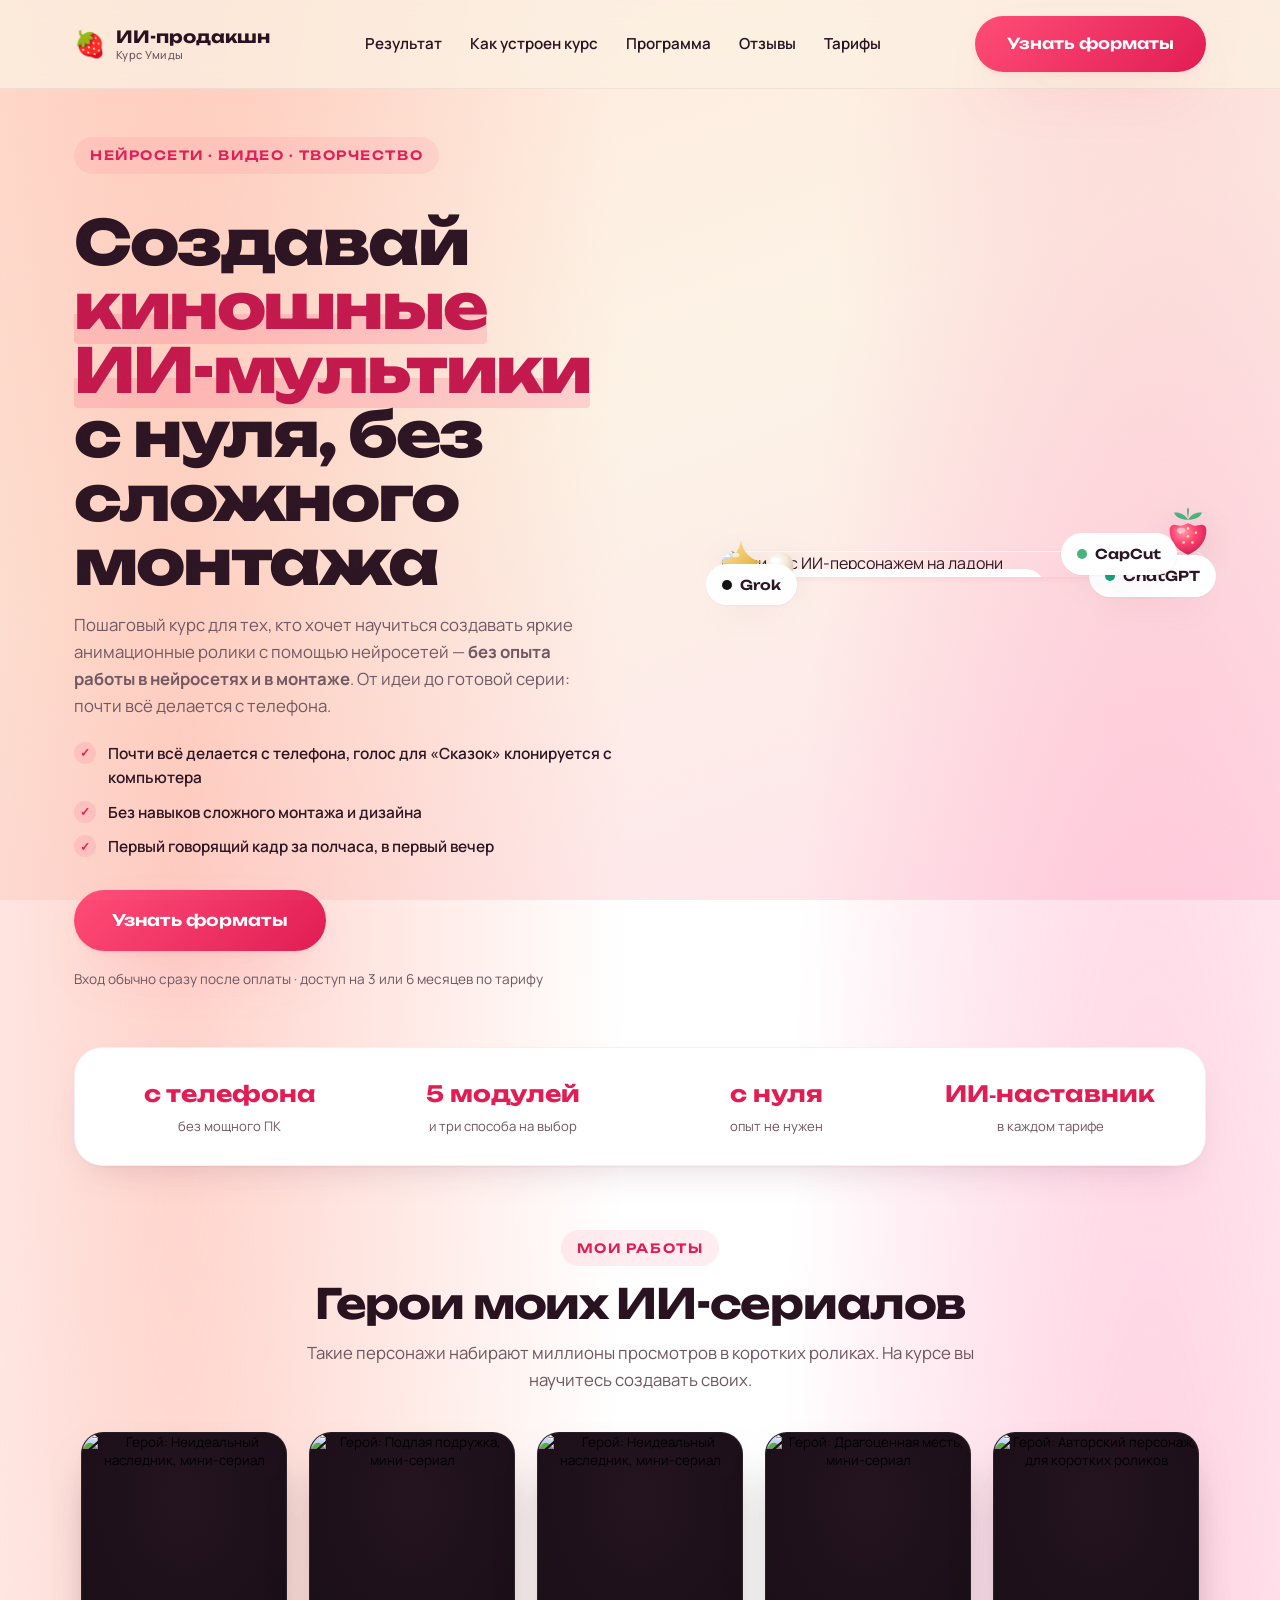
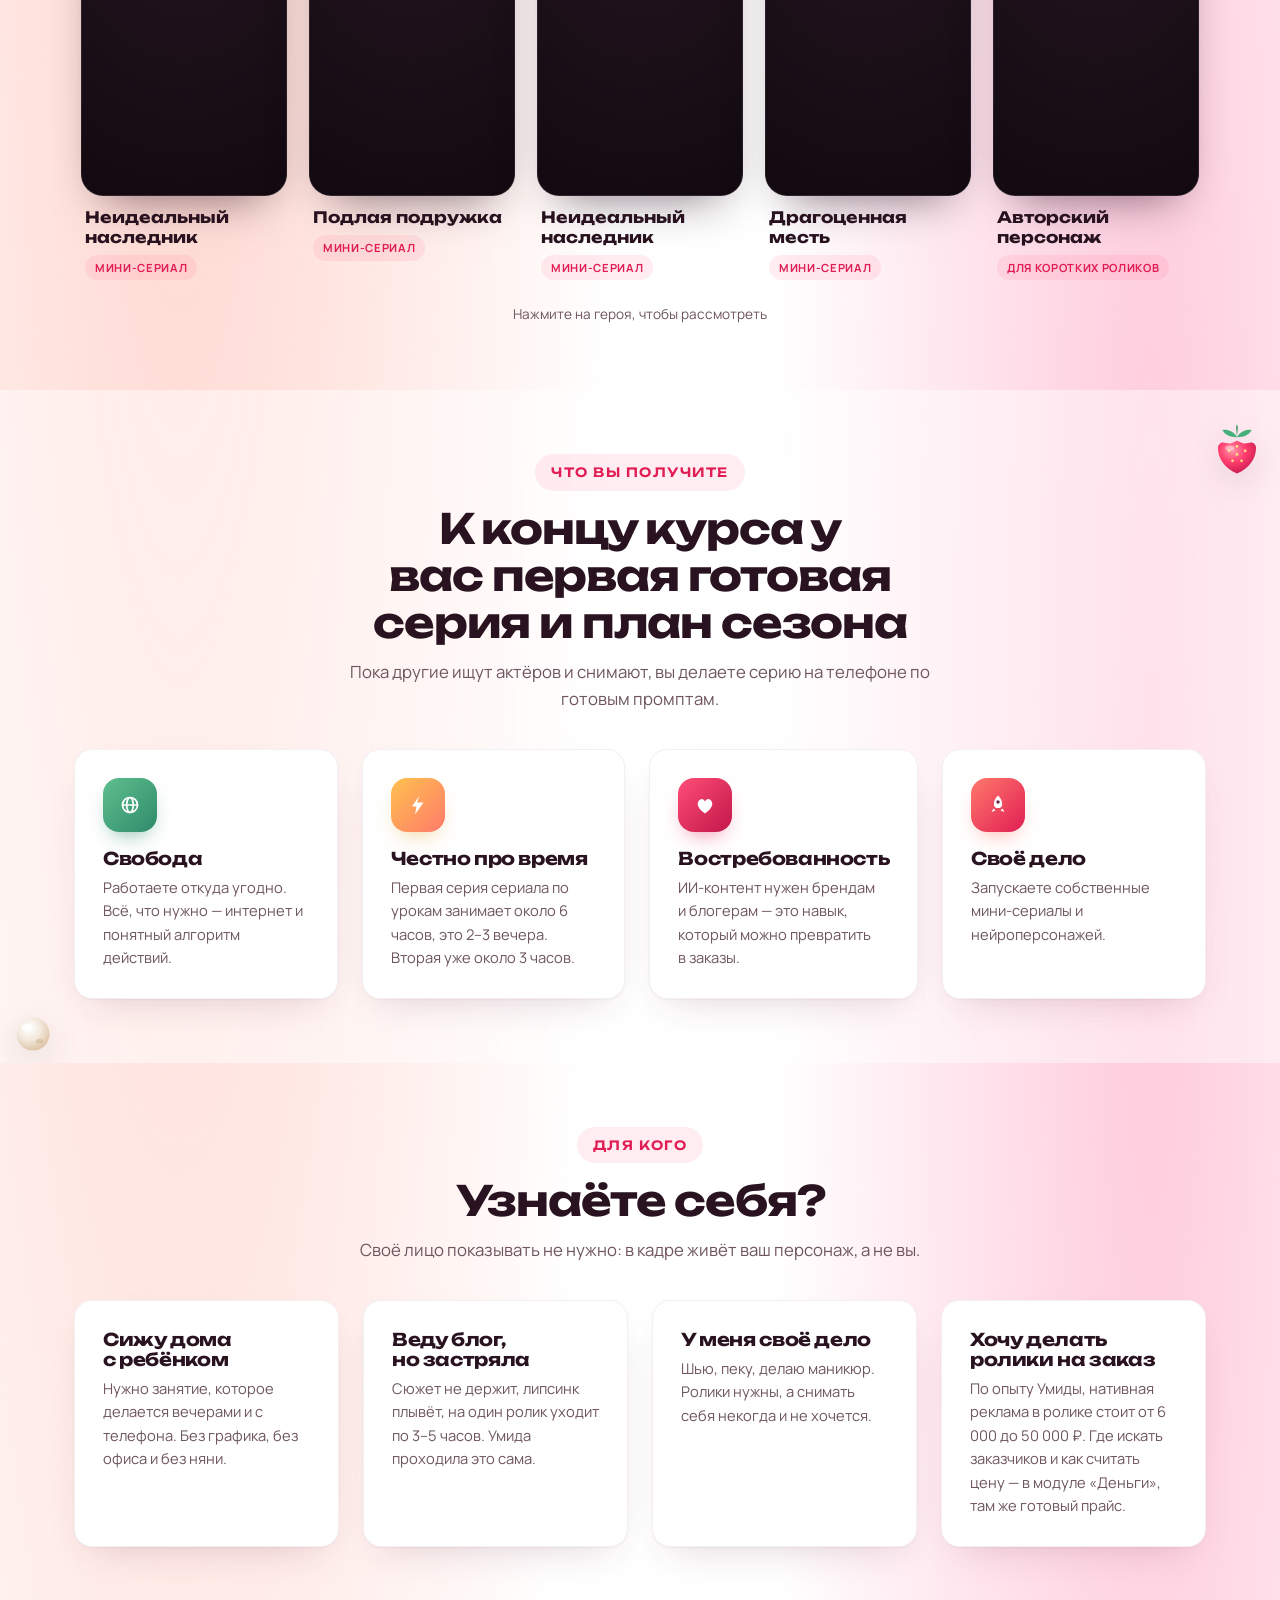
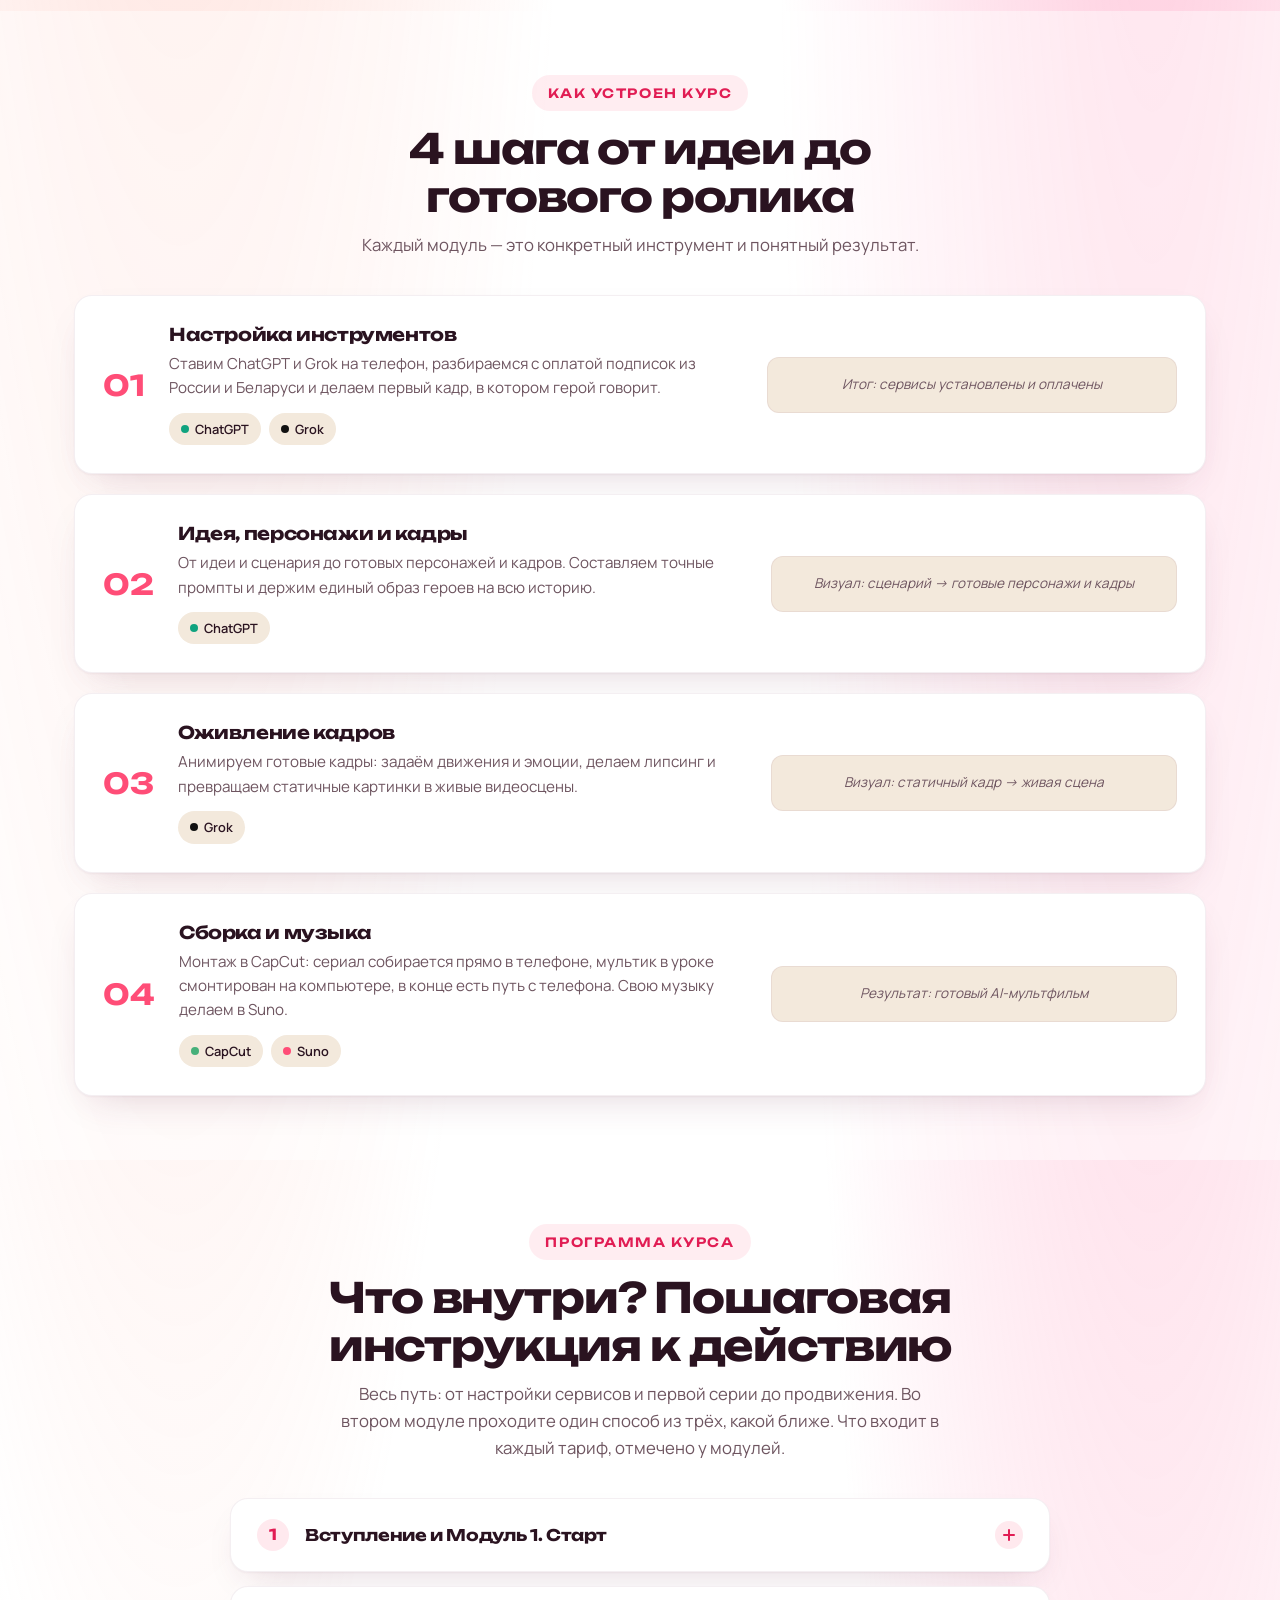
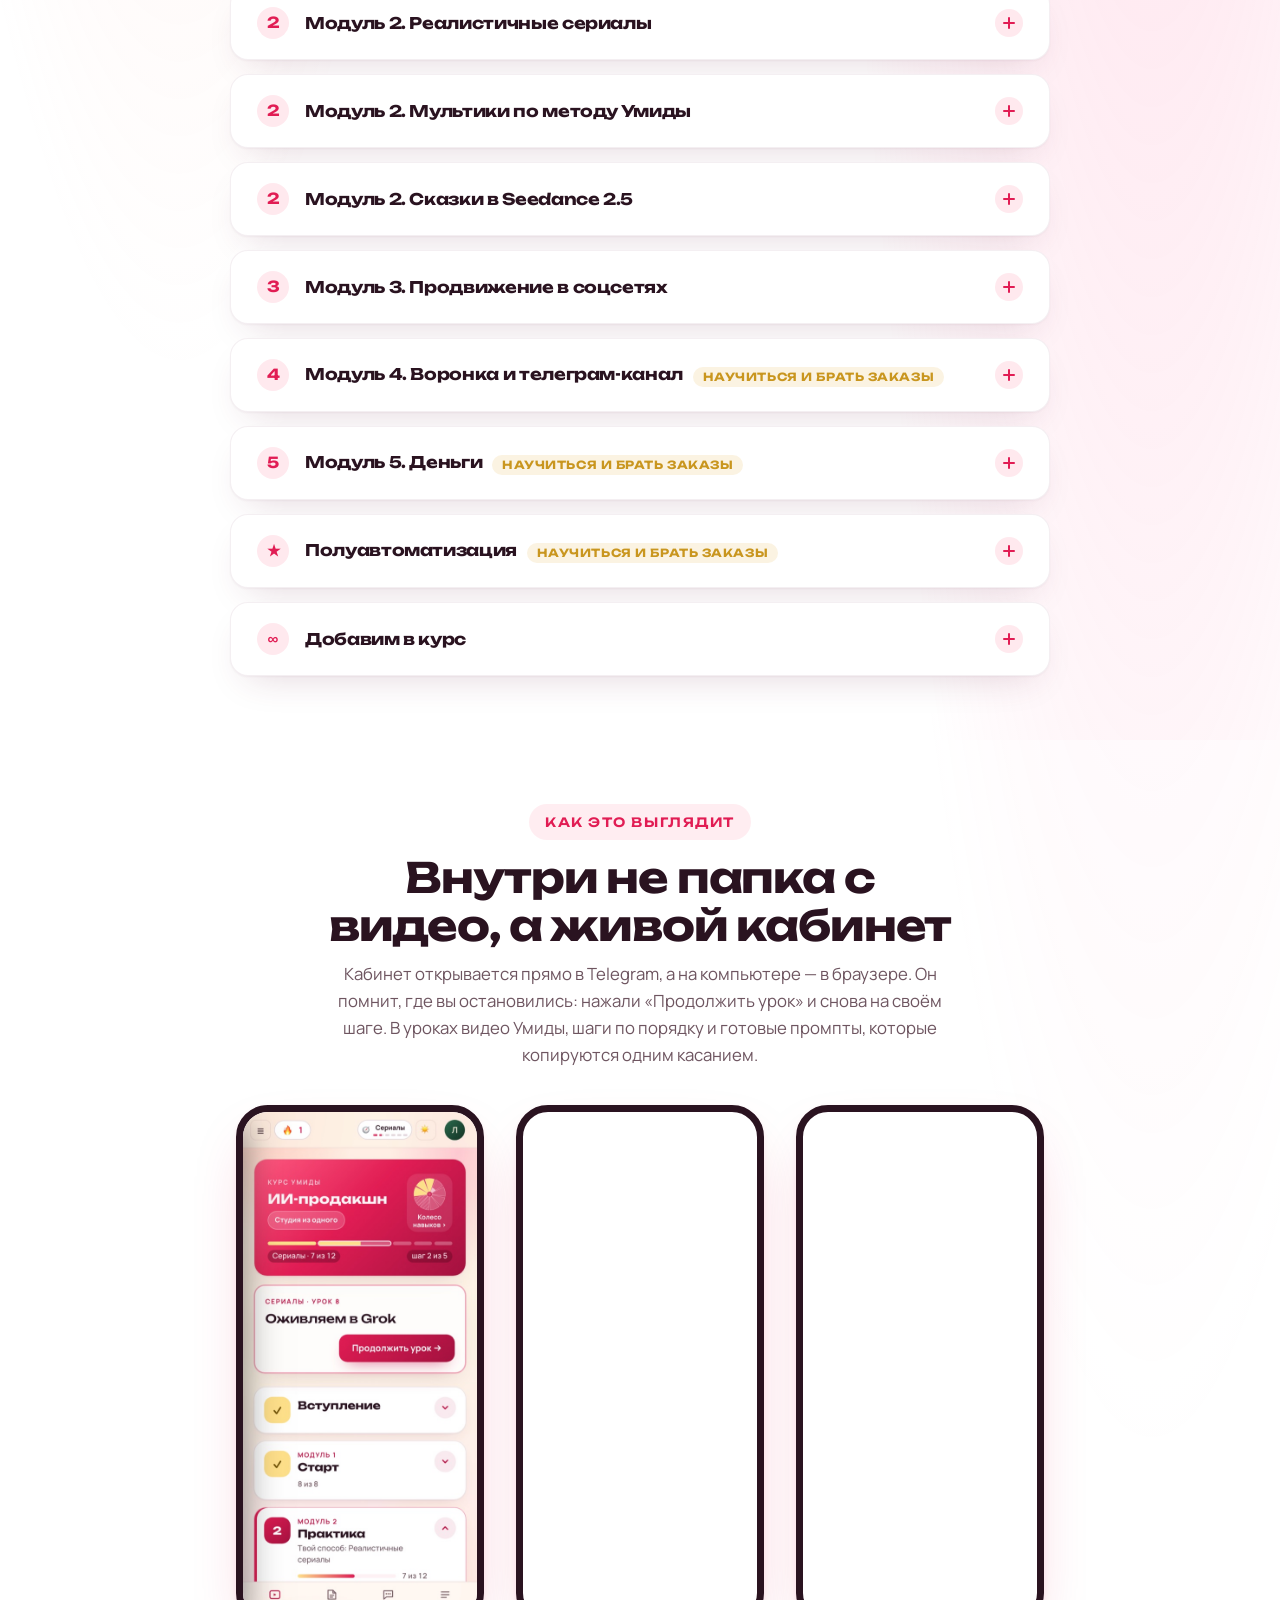
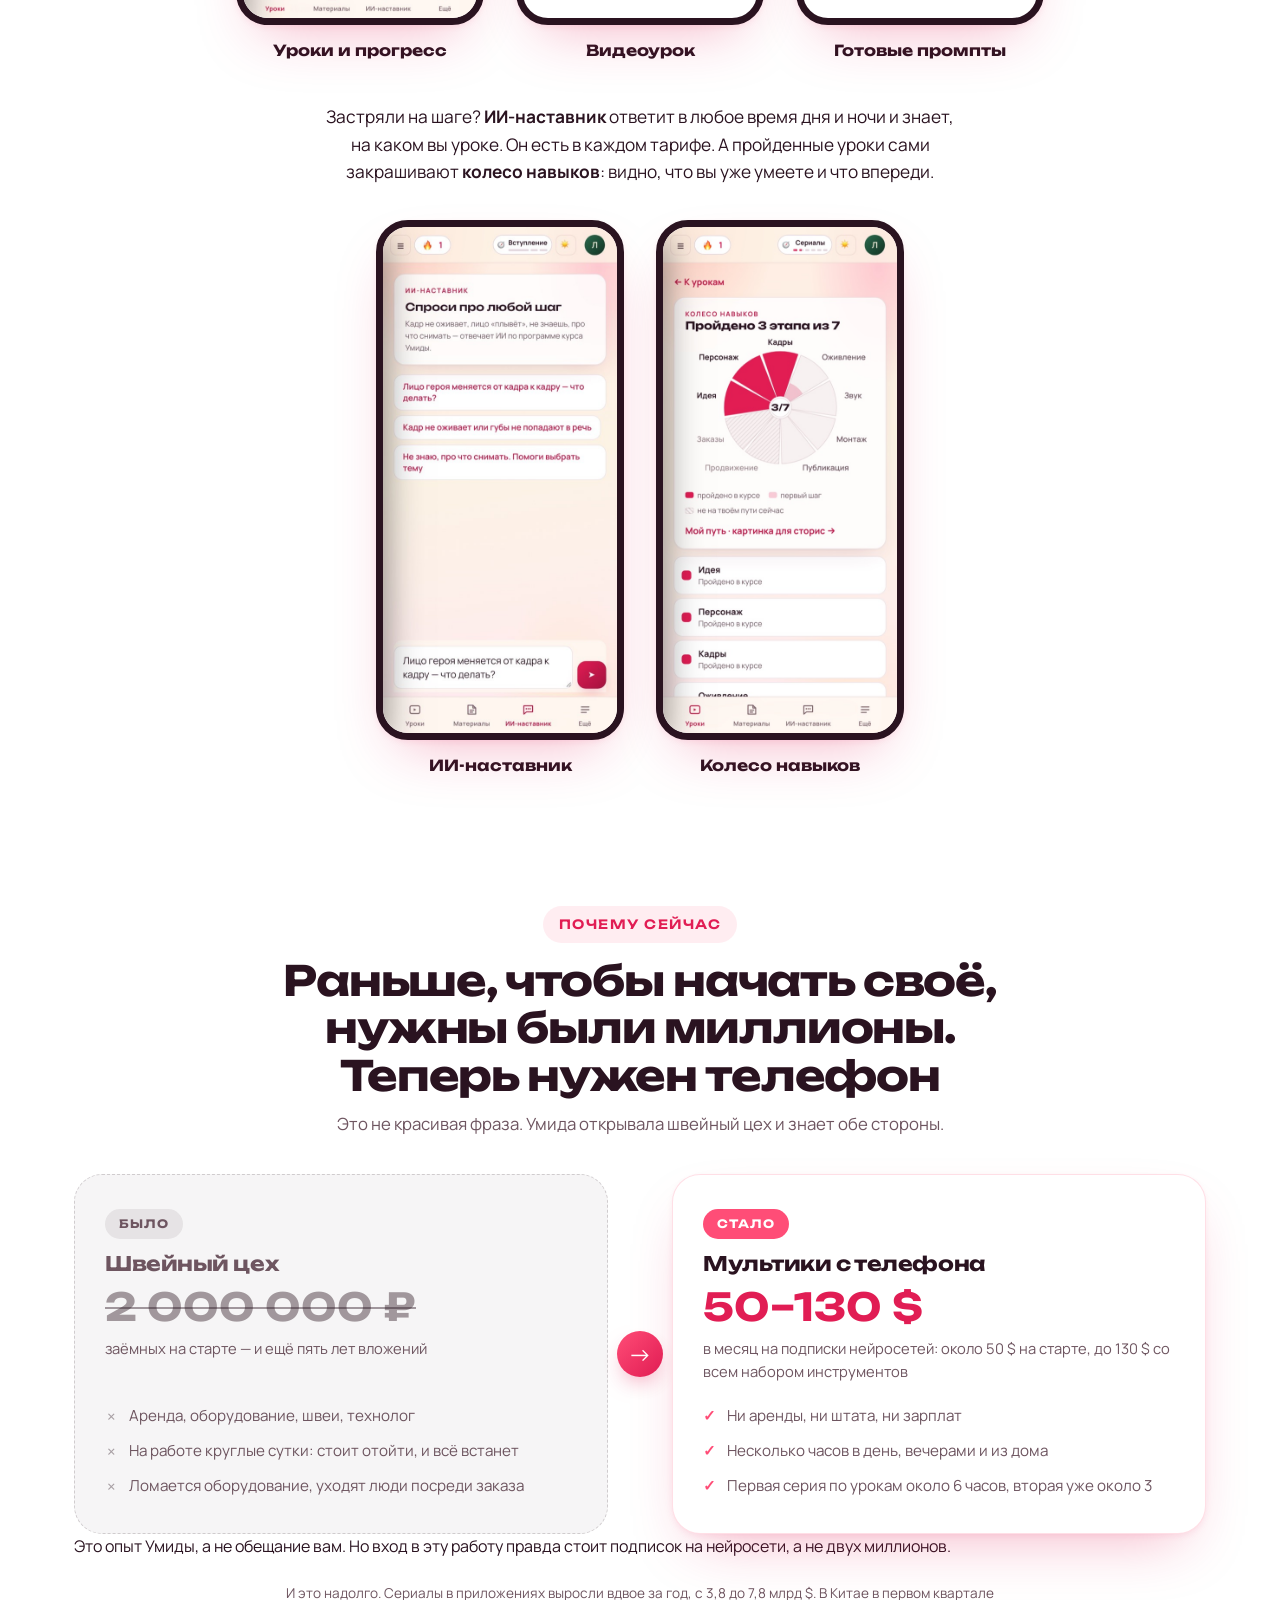
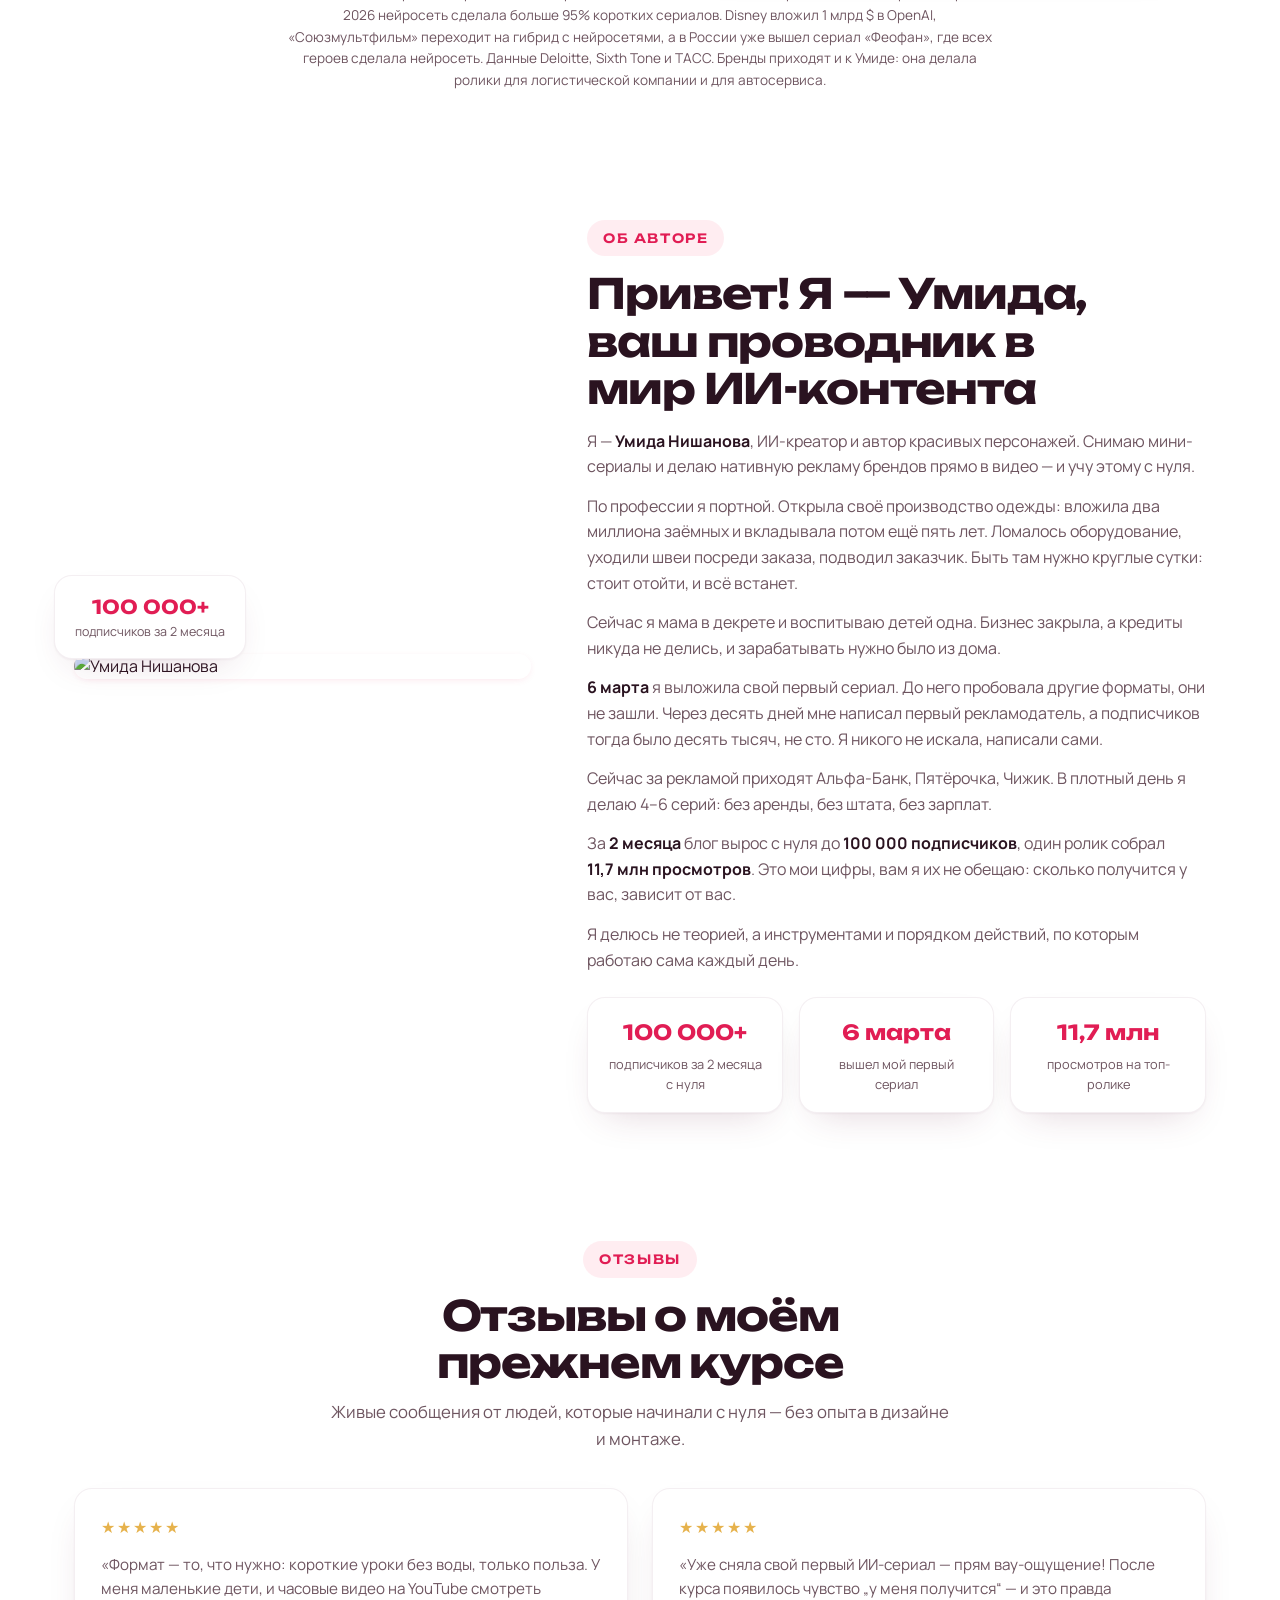
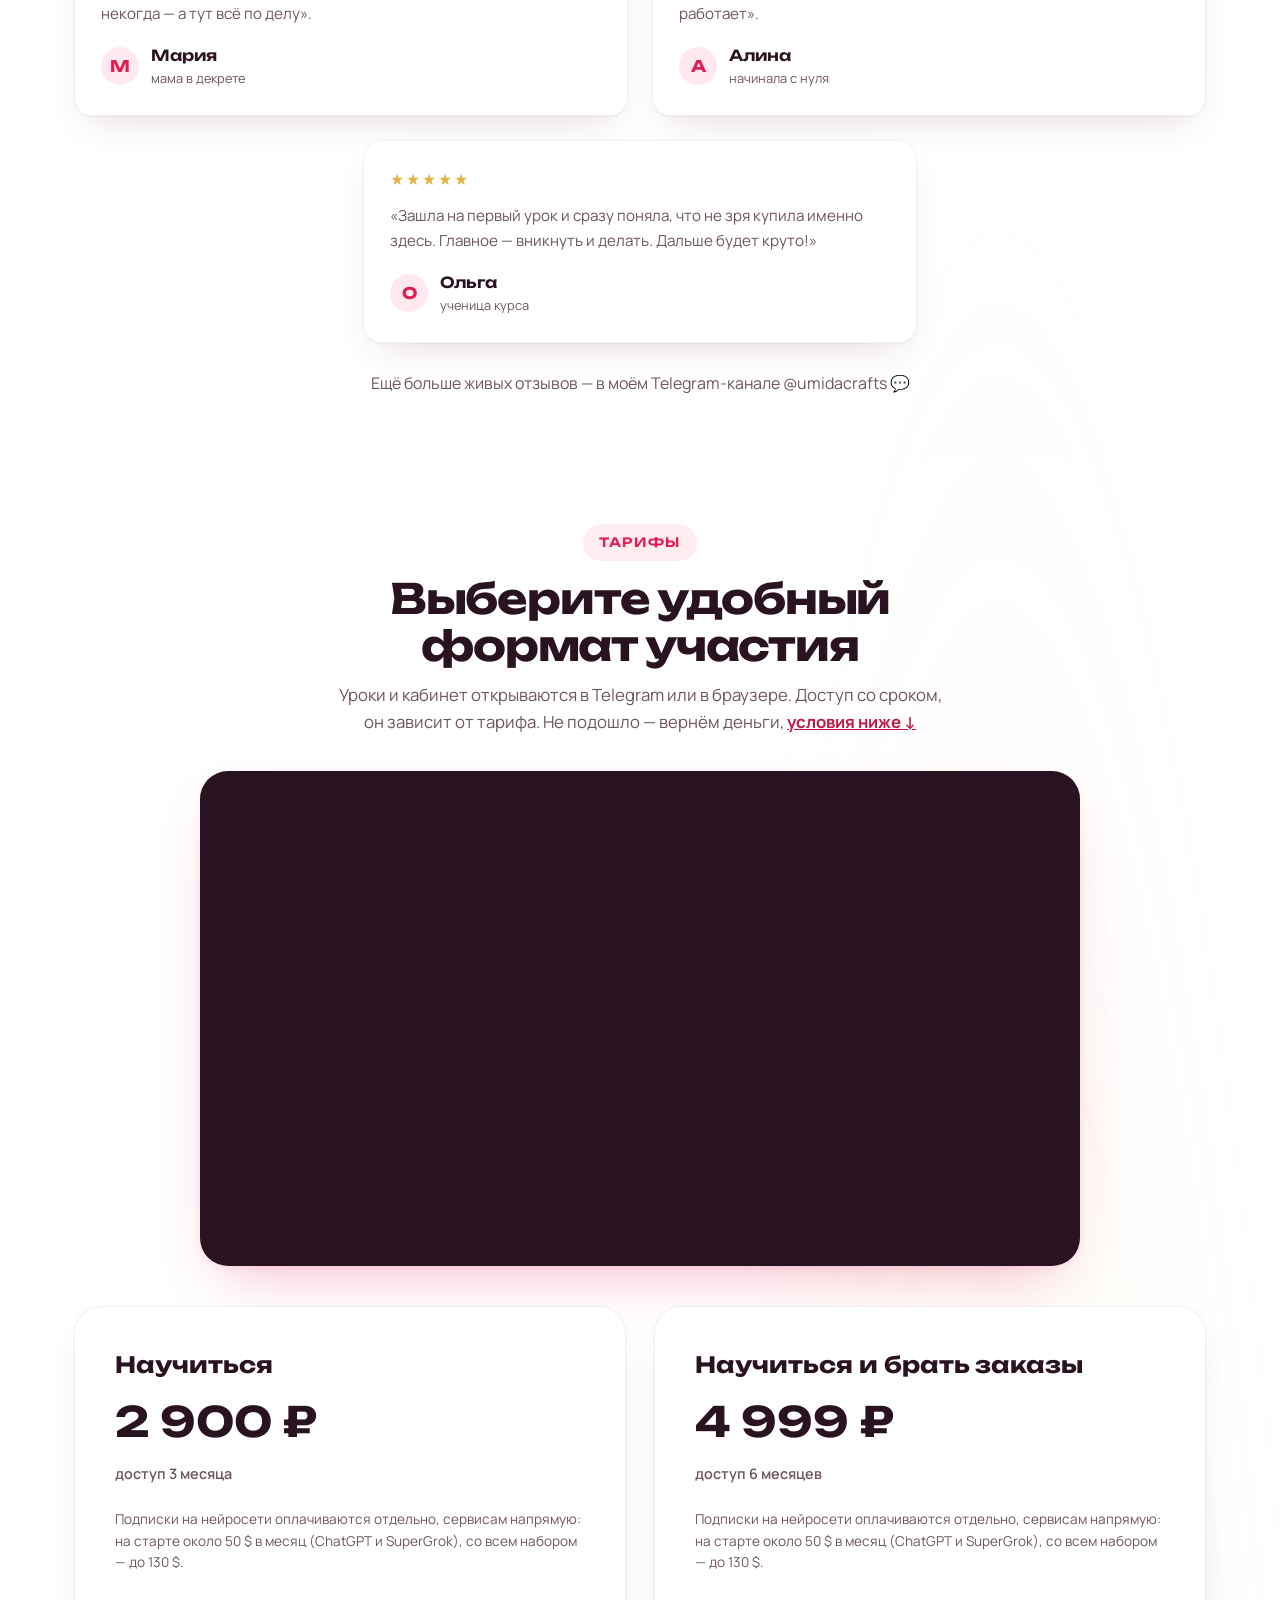
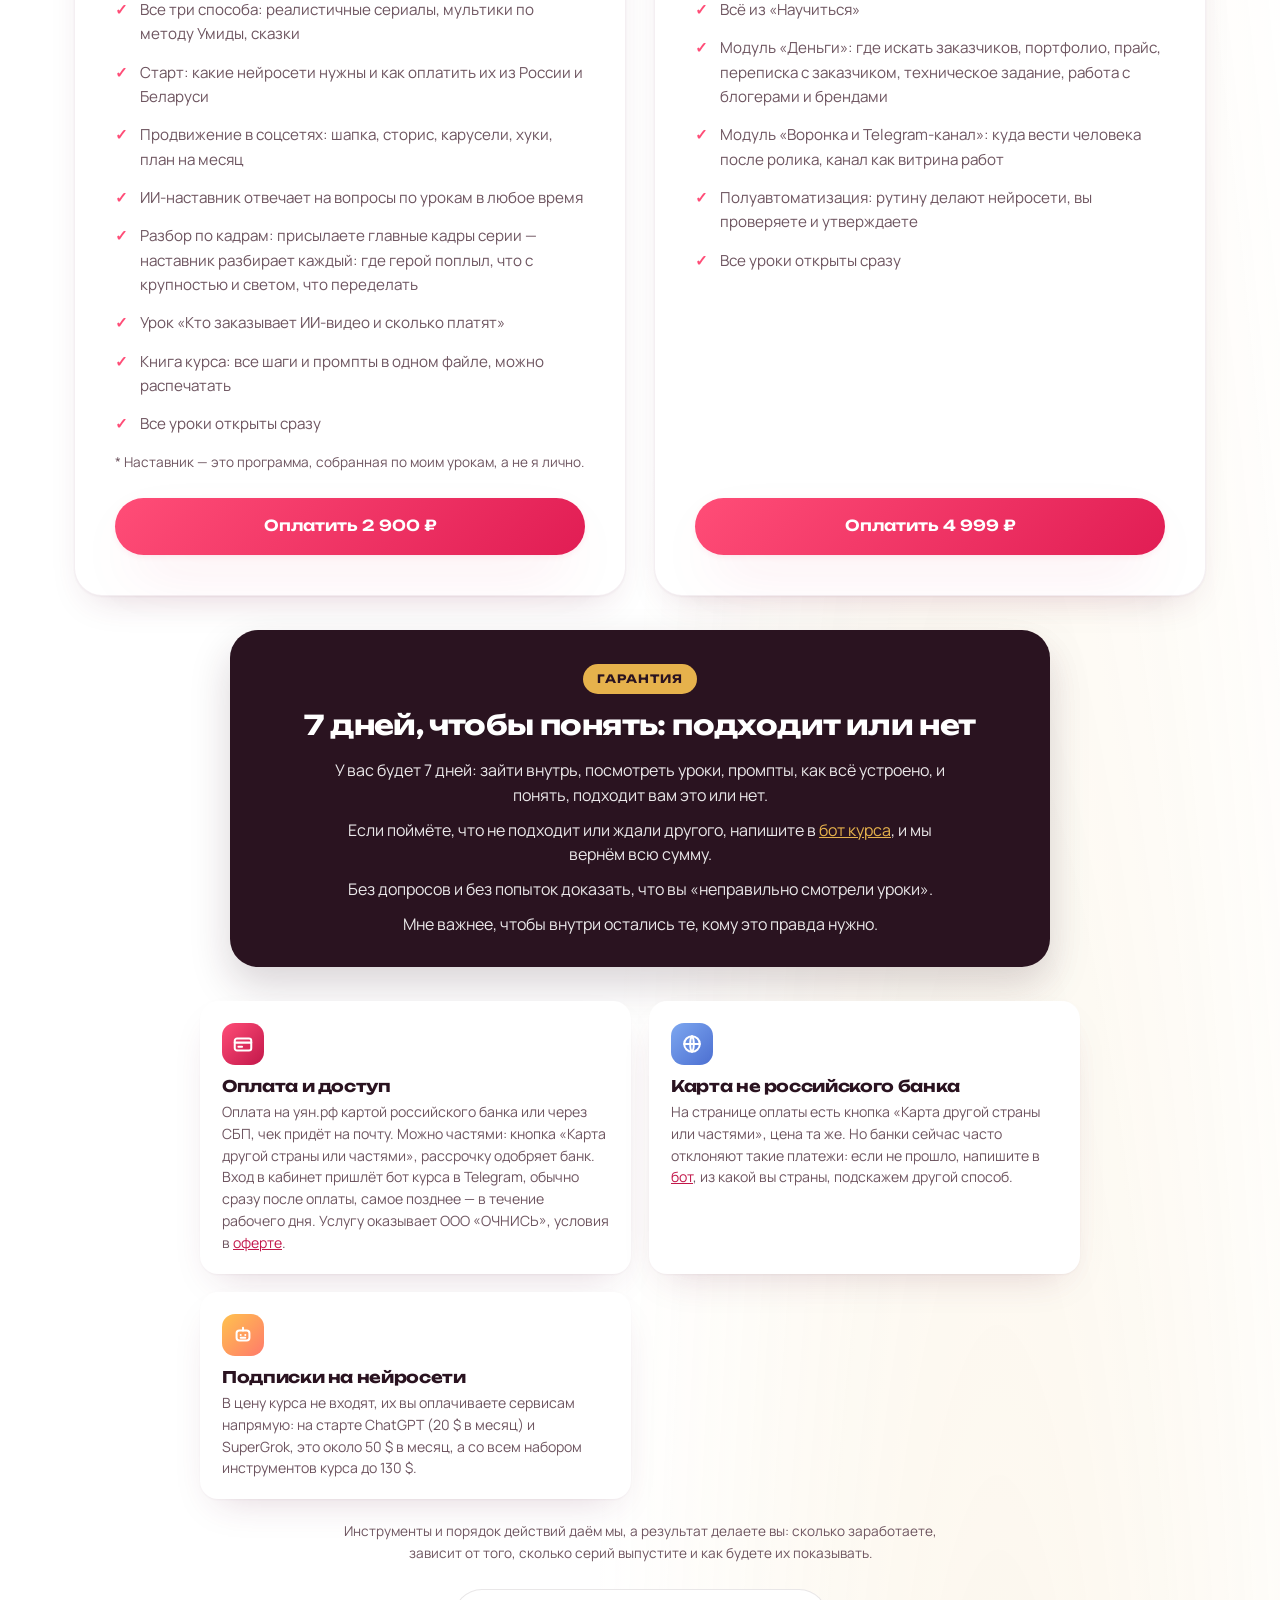
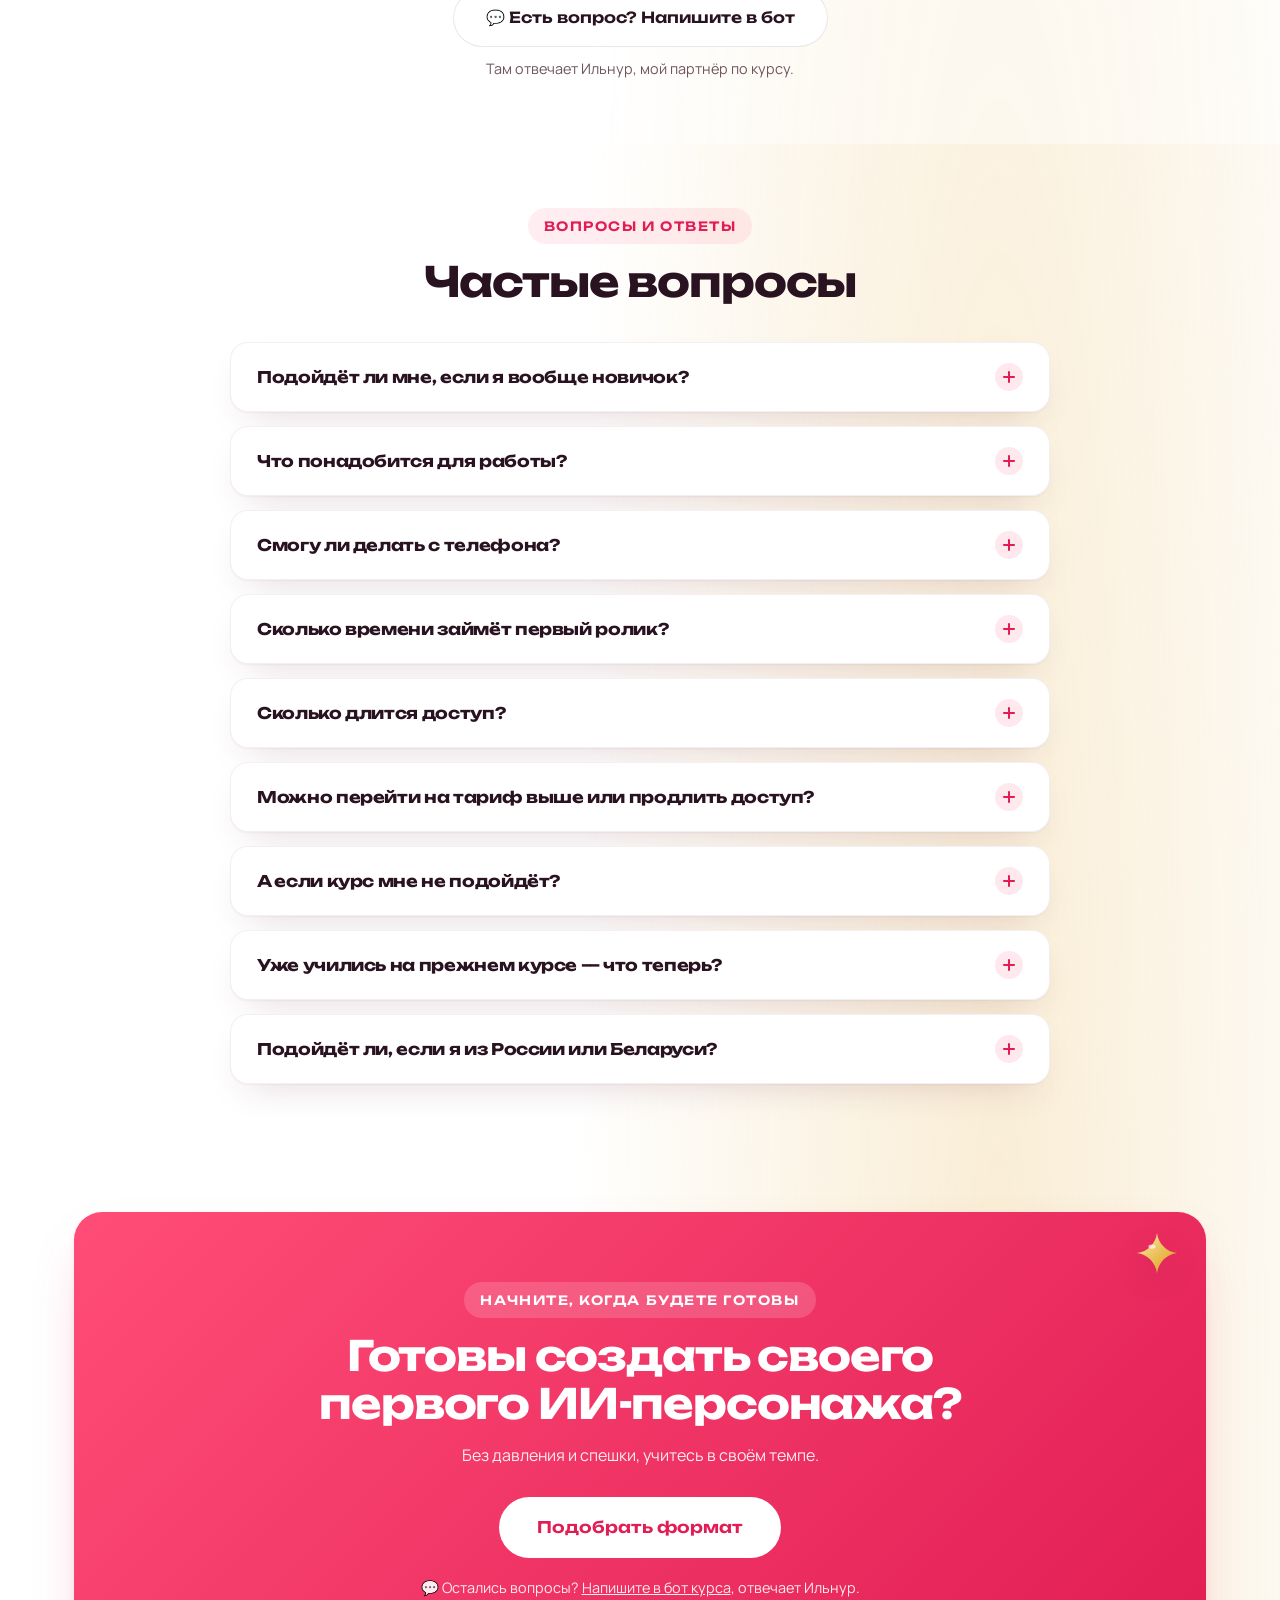
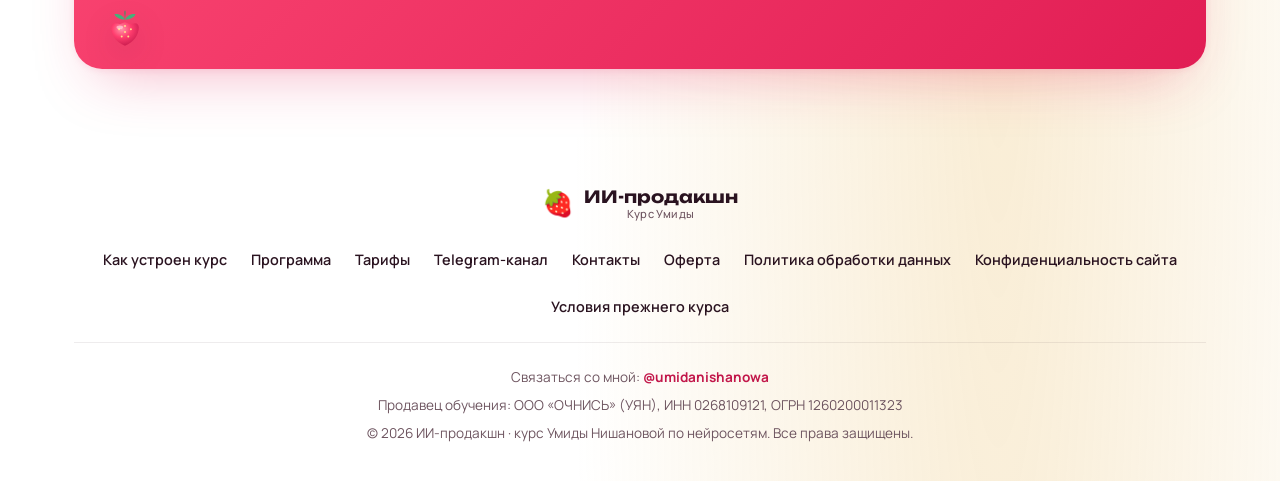
==== commit c6c9c792: "её домен: счётчик Метрики «Мультики» снят — сайт курса теперь на уян.рф/multiki-kurs.html (11.11.202" ====
--- a/index.html
+++ b/index.html
@@ -17,31 +17,7 @@
 <meta property="og:image" content="https://umidanishanowa.com/assets/img/hero.jpg">
 <meta name="twitter:card" content="summary_large_image">
 <link rel="stylesheet" href="css/styles.css?v=20261103">
-<!-- Yandex.Metrika (счётчик «Мультики» 113808734, 26.10.2026). Тот же счётчик, что на уян.рф: путь человека
-     с сайта курса до страницы оплаты виден одной воронкой. Свои заходы не считаются: из интерфейса Метрики и
-     Вебвизора, а также с устройства, открытого один раз с ?nometrika=1. О куках — в Политике обработки данных. -->
-<script type="text/javascript">
-(function () {
-  try {
-    var q = window.location.search || '';
-    try {
-      if (q.indexOf('nometrika=1') > -1) localStorage.setItem('uyan_no_metrika', '1');
-      if (q.indexOf('nometrika=0') > -1) localStorage.removeItem('uyan_no_metrika');
-      if (localStorage.getItem('uyan_no_metrika') === '1') return;
-    } catch (e) { /* приватный режим — считаем визит обычным */ }
-    if (/\/\/([a-z0-9-]+\.)*(metrika|metrica)\.yandex\.|\/\/([a-z0-9-]+\.)*webvisor\.com/i.test(document.referrer || '')) return;
-    (function(m,e,t,r,i,k,a){m[i]=m[i]||function(){(m[i].a=m[i].a||[]).push(arguments)};
-    m[i].l=1*new Date();
-    var ss = document.scripts || [];
-    for (var j = 0; j < ss.length; j++) {if (ss[j].src === r) { return; }}
-    k=e.createElement(t),a=e.getElementsByTagName(t)[0],k.async=1,k.src=r,a.parentNode.insertBefore(k,a)})
-    (window, document, "script", "https://mc.yandex.ru/metrika/tag.js?id=113808734", "ym");
-    ym(113808734, "init", {webvisor:true, clickmap:true, accurateTrackBounce:true, trackLinks:true});
-  } catch (e) { /* счётчик не встал — на работу сайта это не влияет */ }
-})();
-</script>
-<noscript><div><img src="https://mc.yandex.ru/watch/113808734" style="position:absolute; left:-9999px;" alt="" /></div></noscript>
-<!-- /Yandex.Metrika -->
+
 </head>
 <body>
 <div class="grain" aria-hidden="true"></div>
